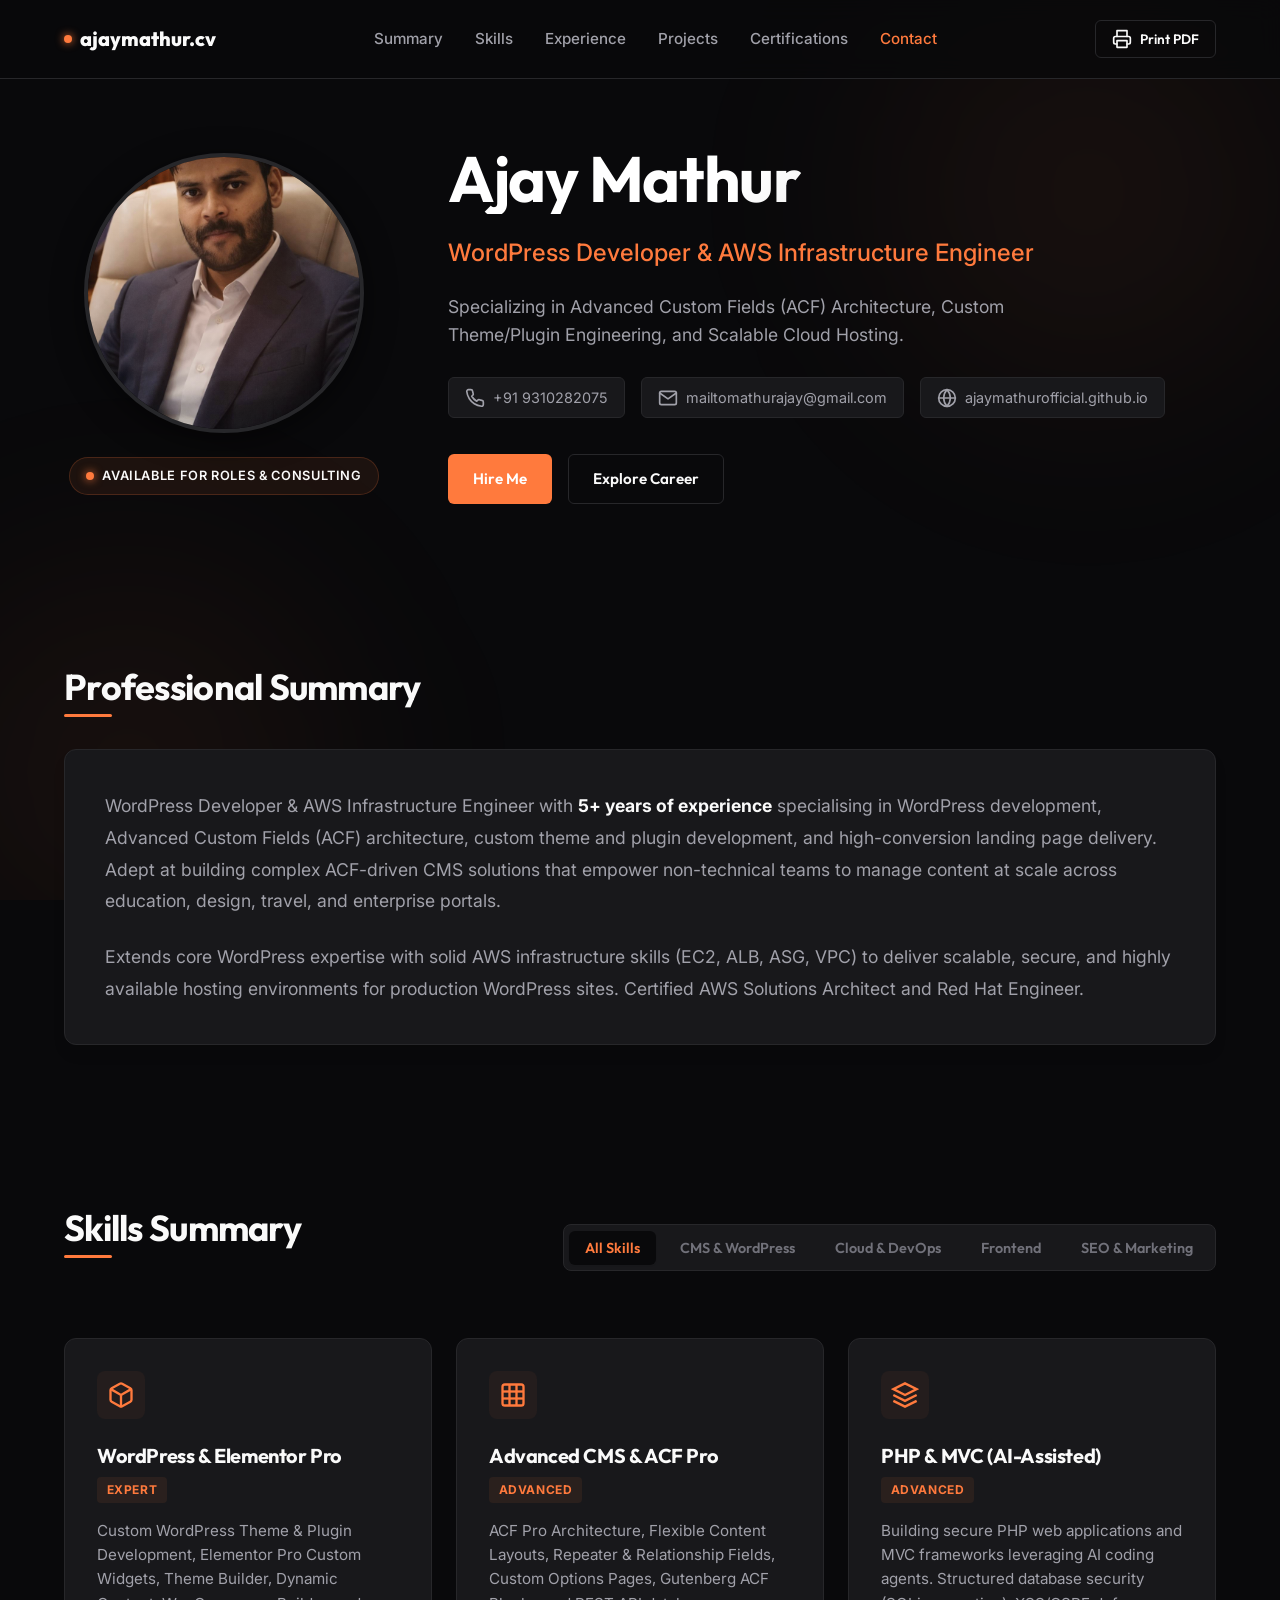
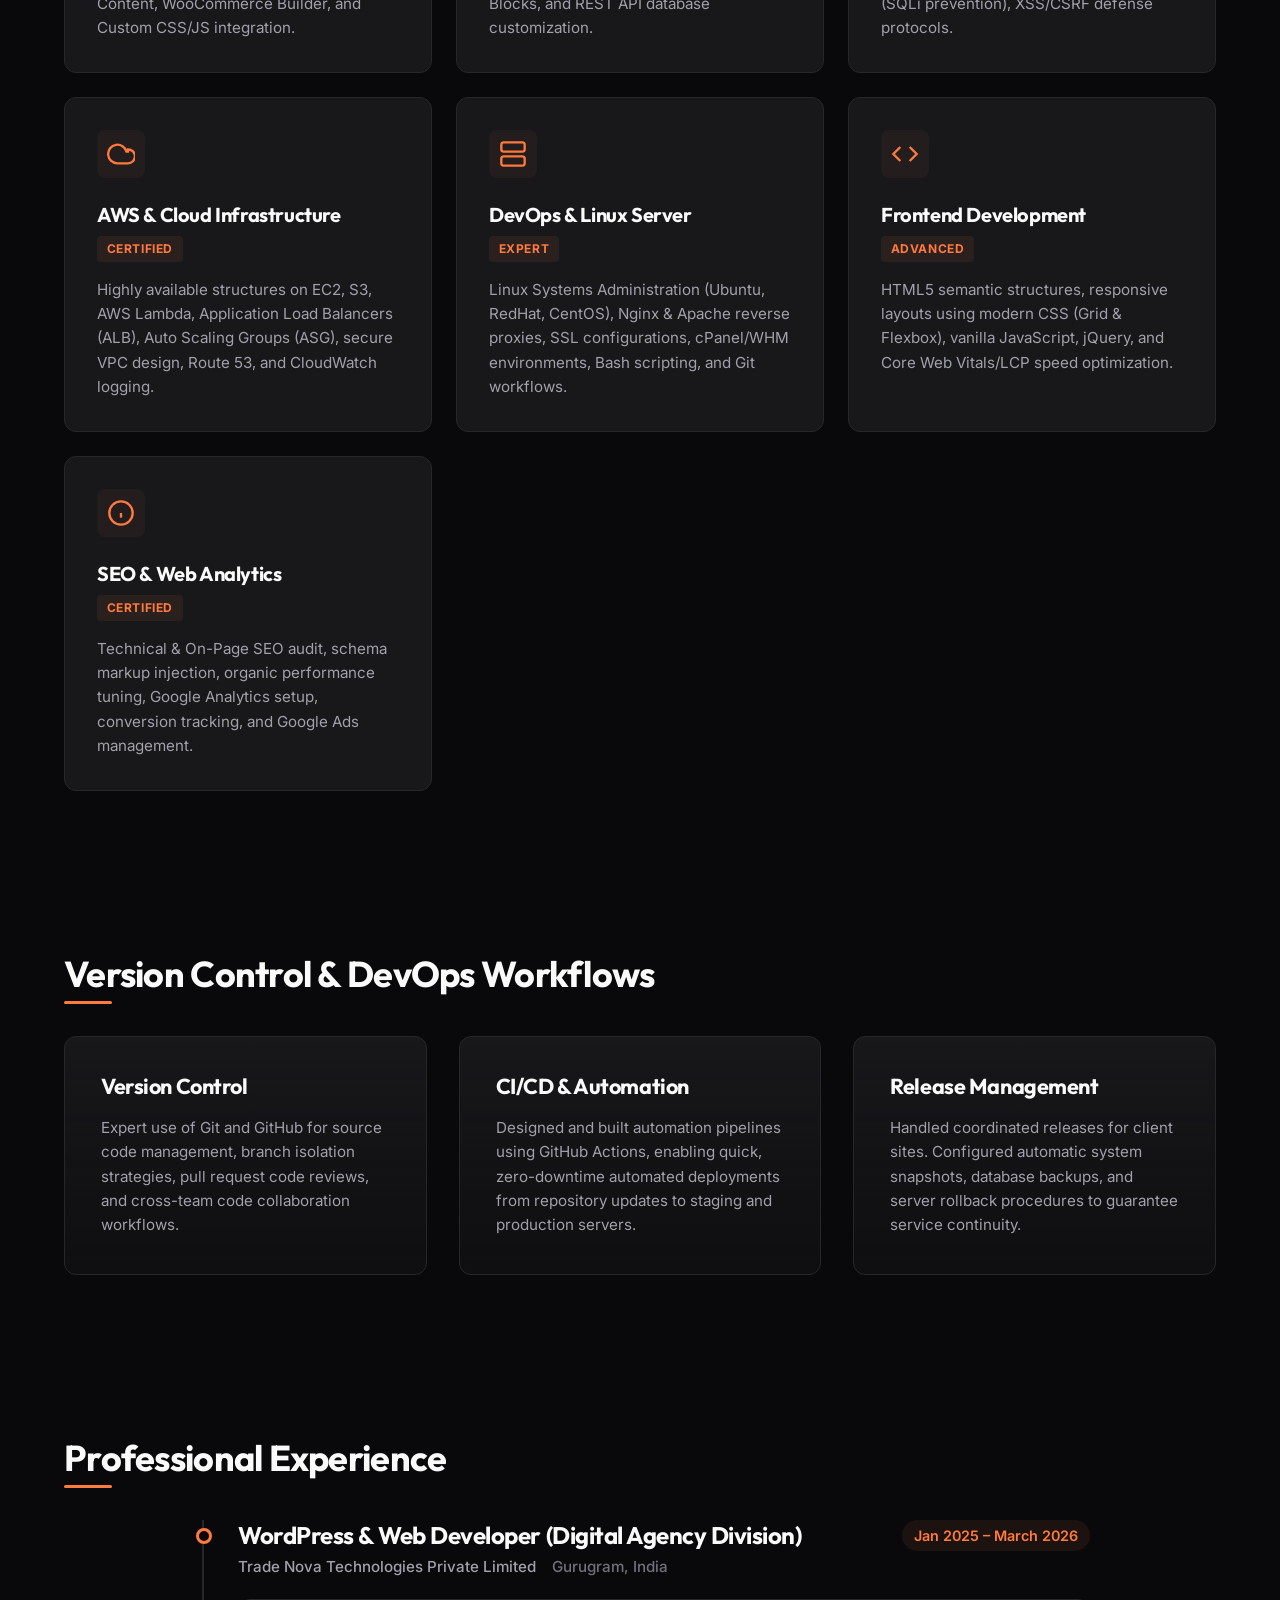
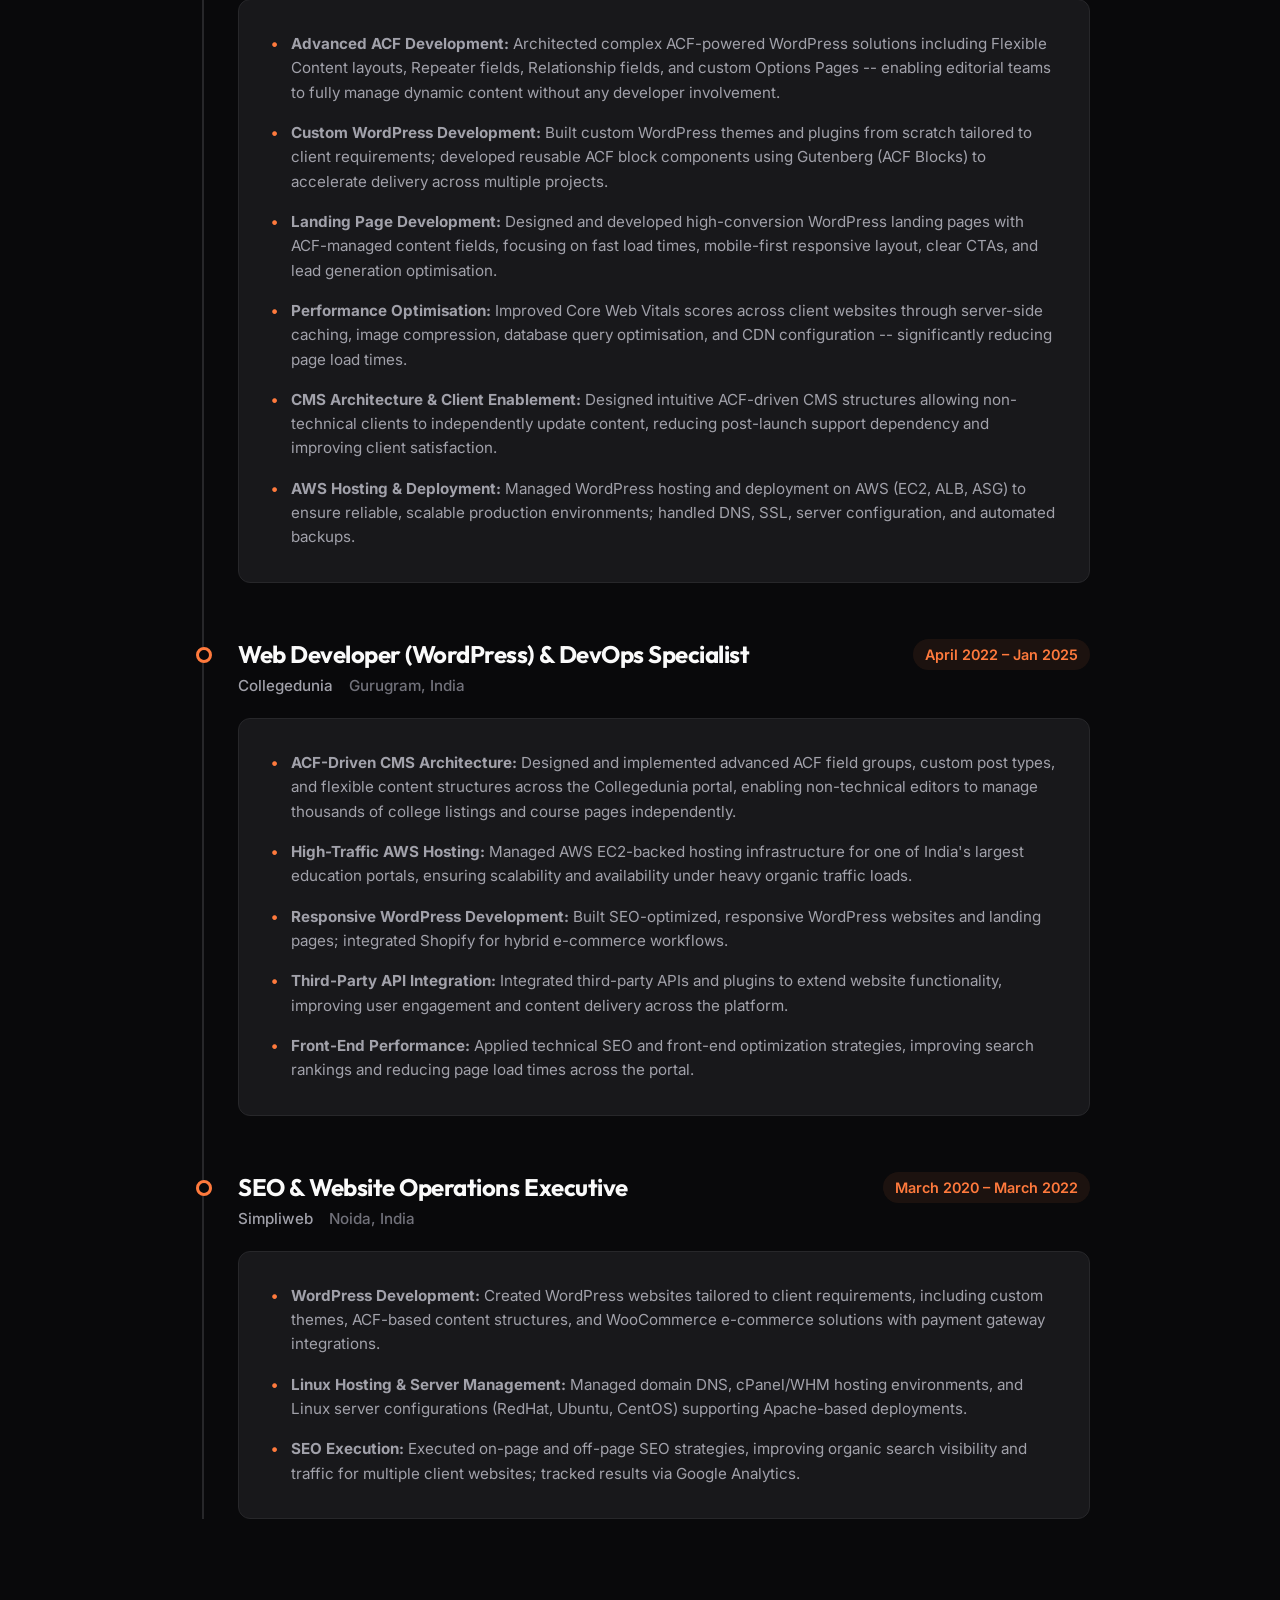
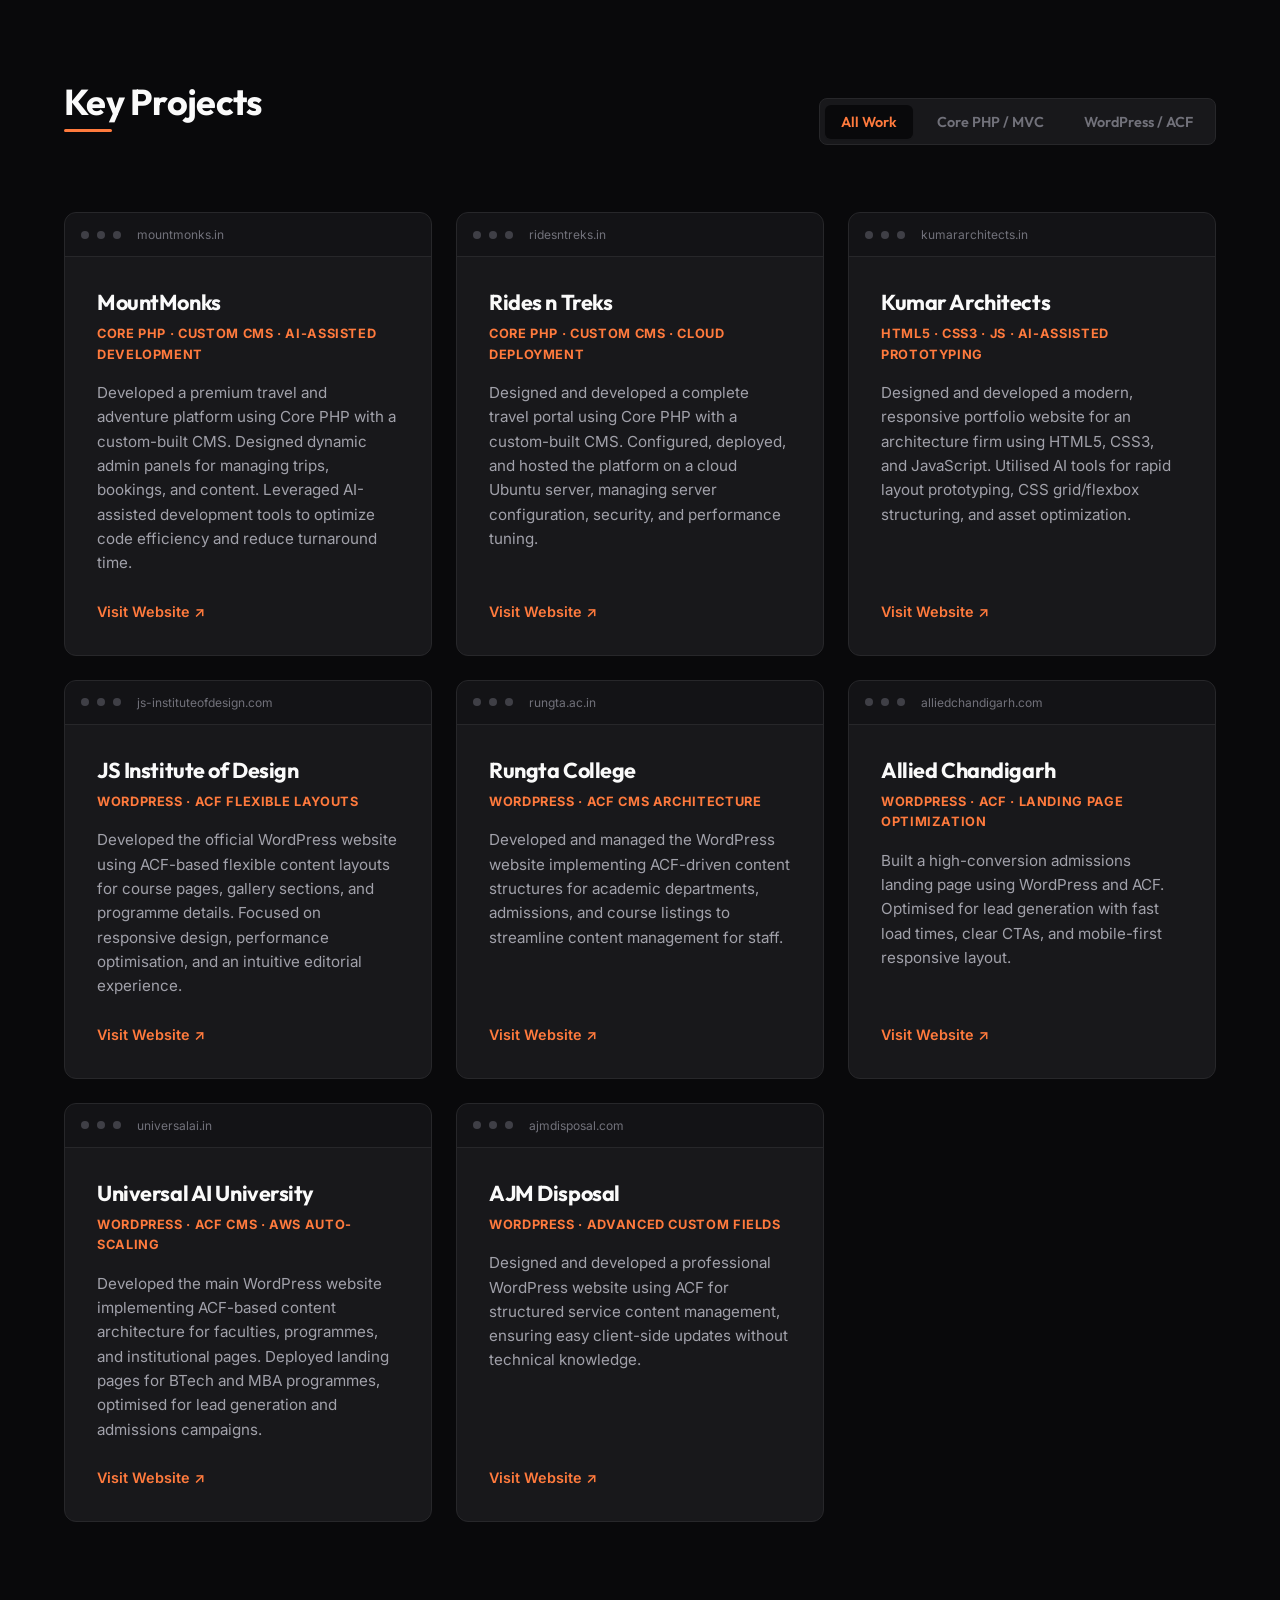
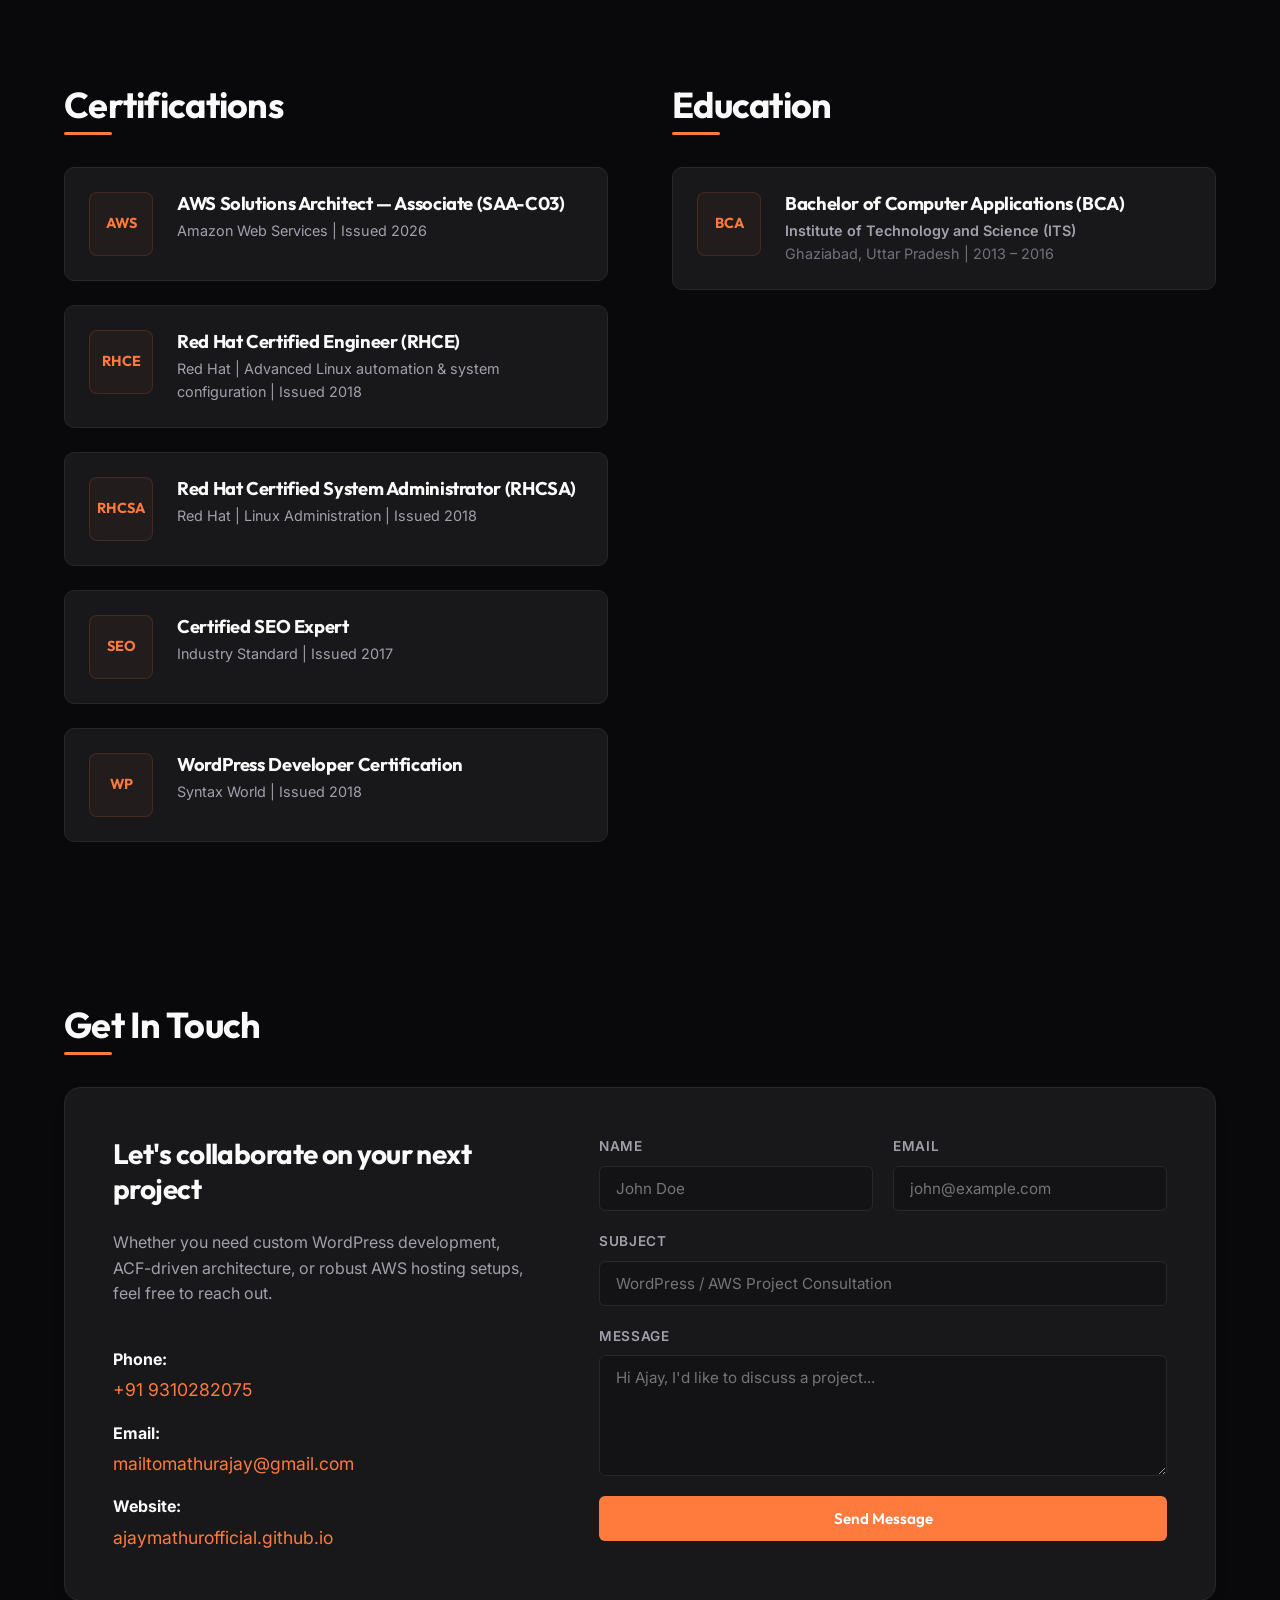
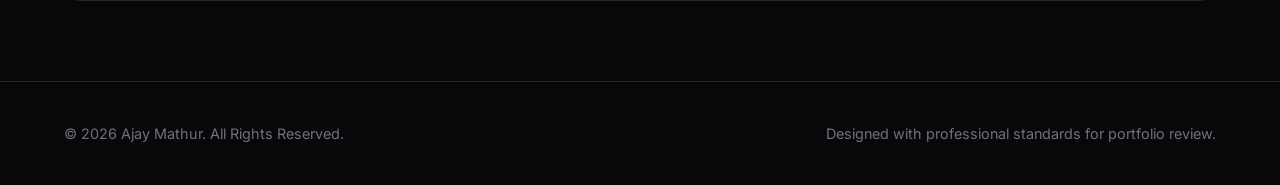
==== ajaymathur/index.html @ a01989ff "feat: add interactive CV portfolio inside ajaymathur directory" ====
<!DOCTYPE html>
<html lang="en">
<head>
  <meta charset="UTF-8">
  <meta name="viewport" content="width=device-width, initial-scale=1.0">
  <title>Ajay Mathur — Interactive CV & Professional Portfolio</title>
  
  <!-- SEO Meta Tags -->
  <meta name="description" content="Professional CV and Portfolio of Ajay Mathur, WordPress Developer & AWS Infrastructure Engineer with 5+ years of experience. Certified AWS Solutions Architect and Red Hat Engineer.">
  <meta name="keywords" content="Ajay Mathur CV, Ajay Mathur Resume, WordPress Developer, AWS Solutions Architect, Red Hat Engineer, Collegedunia, Trade Nova, Web Developer India">
  <meta name="author" content="Ajay Mathur">

  <!-- Open Graph -->
  <meta property="og:title" content="Ajay Mathur — Interactive CV & Professional Portfolio">
  <meta property="og:description" content="WordPress Developer & AWS Infrastructure Engineer. View my skills, experience, and certified credentials.">
  <meta property="og:type" content="website">
  <meta property="og:url" content="https://ajaymathurofficial.github.io/ajaymathur/">

  <!-- Fonts -->
  <link rel="preconnect" href="https://fonts.googleapis.com">
  <link rel="preconnect" href="https://fonts.gstatic.com" crossorigin>
  <link href="https://fonts.googleapis.com/css2?family=Inter:wght@300;400;500;600;700&family=Outfit:wght@400;500;600;700;800&display=swap" rel="stylesheet">

  <!-- Stylesheets -->
  <link rel="stylesheet" href="css/style.css">
</head>
<body>

  <!-- BACKGROUND GLOWS -->
  <div class="bg-glows" aria-hidden="true">
    <div class="glow-blob glow-blob-1"></div>
    <div class="glow-blob glow-blob-2"></div>
  </div>

  <!-- NAVIGATION -->
  <header class="header">
    <div class="header-container">
      <a href="#" class="header-logo">
        <span class="logo-dot"></span>
        <span class="logo-text">ajaymathur.cv</span>
      </a>
      <nav class="nav-menu" id="nav-menu">
        <a href="#summary" class="nav-link">Summary</a>
        <a href="#skills" class="nav-link">Skills</a>
        <a href="#experience" class="nav-link">Experience</a>
        <a href="#projects" class="nav-link">Projects</a>
        <a href="#certifications" class="nav-link">Certifications</a>
        <a href="#contact" class="nav-link">Contact</a>
      </nav>
      <div class="header-actions">
        <button onclick="window.print()" class="btn btn-secondary btn-sm print-hide">
          <svg class="icon" viewBox="0 0 24 24" fill="none" stroke="currentColor" stroke-width="2" stroke-linecap="round" stroke-linejoin="round"><path d="M6 9V2h12v7"></path><path d="M6 18H4a2 2 0 0 1-2-2v-5a2 2 0 0 1 2-2h16a2 2 0 0 1 2 2v5a2 2 0 0 1-2 2h-2"></path><rect x="6" y="14" width="12" height="8"></rect></svg>
          Print PDF
        </button>
        <button class="menu-toggle print-hide" id="menu-toggle" aria-label="Toggle Menu">
          <span></span><span></span><span></span>
        </button>
      </div>
    </div>
  </header>

  <main class="main-content">

    <!-- HERO SECTION -->
    <section class="hero-section">
      <div class="hero-container">
        <div class="hero-portrait reveal-fade-in">
          <div class="portrait-wrapper">
            <img src="../profile.png" alt="Ajay Mathur Portrait" class="portrait-img">
          </div>
          <div class="badge-container">
            <span class="status-indicator"></span>
            <span class="status-text">Available for Roles & Consulting</span>
          </div>
        </div>
        <div class="hero-info">
          <h1 class="hero-title reveal-fade-in reveal-delay-1">Ajay Mathur</h1>
          <p class="hero-subtitle reveal-fade-in reveal-delay-2">WordPress Developer & AWS Infrastructure Engineer</p>
          <p class="hero-tagline reveal-fade-in reveal-delay-3">
            Specializing in Advanced Custom Fields (ACF) Architecture, Custom Theme/Plugin Engineering, and Scalable Cloud Hosting.
          </p>
          
          <div class="contact-chips reveal-fade-in reveal-delay-4">
            <a href="tel:+919310282075" class="chip">
              <svg class="icon" viewBox="0 0 24 24" fill="none" stroke="currentColor" stroke-width="2" stroke-linecap="round" stroke-linejoin="round"><path d="M22 16.92v3a2 2 0 0 1-2.18 2 19.79 19.79 0 0 1-8.63-3.07 19.5 19.5 0 0 1-6-6 19.79 19.79 0 0 1-3.07-8.67A2 2 0 0 1 4.11 2h3a2 2 0 0 1 2 1.72 12.84 12.84 0 0 0 .7 2.81 2 2 0 0 1-.45 2.11L8.09 9.91a16 16 0 0 0 6 6l1.27-1.27a2 2 0 0 1 2.11-.45 12.84 12.84 0 0 0 2.81.7A2 2 0 0 1 22 16.92z"></path></svg>
              +91 9310282075
            </a>
            <a href="mailto:mailtomathurajay@gmail.com" class="chip">
              <svg class="icon" viewBox="0 0 24 24" fill="none" stroke="currentColor" stroke-width="2" stroke-linecap="round" stroke-linejoin="round"><path d="M4 4h16c1.1 0 2 .9 2 2v12c0 1.1-.9 2-2 2H4c-1.1 0-2-.9-2-2V6c0-1.1.9-2 2-2z"></path><polyline points="22,6 12,13 2,6"></polyline></svg>
              mailtomathurajay@gmail.com
            </a>
            <a href="https://ajaymathurofficial.github.io/" target="_blank" rel="noopener noreferrer" class="chip">
              <svg class="icon" viewBox="0 0 24 24" fill="none" stroke="currentColor" stroke-width="2" stroke-linecap="round" stroke-linejoin="round"><circle cx="12" cy="12" r="10"></circle><line x1="2" y1="12" x2="22" y2="12"></line><path d="M12 2a15.3 15.3 0 0 1 4 10 15.3 15.3 0 0 1-4 10 15.3 15.3 0 0 1-4-10 15.3 15.3 0 0 1 4-10z"></path></svg>
              ajaymathurofficial.github.io
            </a>
          </div>

          <div class="hero-actions print-hide reveal-fade-in reveal-delay-5">
            <a href="#contact" class="btn btn-primary">Hire Me</a>
            <a href="#experience" class="btn btn-secondary">Explore Career</a>
          </div>
        </div>
      </div>
    </section>

    <!-- PROFESSIONAL SUMMARY -->
    <section id="summary" class="summary-section section-padding">
      <div class="container">
        <h2 class="section-title">Professional Summary</h2>
        <div class="summary-card">
          <p class="summary-text">
            WordPress Developer & AWS Infrastructure Engineer with <strong>5+ years of experience</strong> specialising in WordPress development, Advanced Custom Fields (ACF) architecture, custom theme and plugin development, and high-conversion landing page delivery. Adept at building complex ACF-driven CMS solutions that empower non-technical teams to manage content at scale across education, design, travel, and enterprise portals. 
          </p>
          <p class="summary-text">
            Extends core WordPress expertise with solid AWS infrastructure skills (EC2, ALB, ASG, VPC) to deliver scalable, secure, and highly available hosting environments for production WordPress sites. Certified AWS Solutions Architect and Red Hat Engineer.
          </p>
        </div>
      </div>
    </section>

    <!-- SKILLS SUMMARY -->
    <section id="skills" class="skills-section section-padding">
      <div class="container">
        <div class="section-header">
          <h2 class="section-title">Skills Summary</h2>
          <div class="skills-filter print-hide" id="skills-filter">
            <button class="filter-btn active" data-filter="all">All Skills</button>
            <button class="filter-btn" data-filter="cms">CMS & WordPress</button>
            <button class="filter-btn" data-filter="cloud">Cloud & DevOps</button>
            <button class="filter-btn" data-filter="frontend">Frontend</button>
            <button class="filter-btn" data-filter="marketing">SEO & Marketing</button>
          </div>
        </div>

        <div class="skills-grid" id="skills-grid">
          <!-- Skill 1 -->
          <div class="skill-card" data-category="cms">
            <div class="skill-icon">
              <svg viewBox="0 0 24 24" fill="none" stroke="currentColor" stroke-width="2"><path d="M21 16V8a2 2 0 0 0-1-1.73l-7-4a2 2 0 0 0-2 0l-7 4A2 2 0 0 0 3 8v8a2 2 0 0 0 1 1.73l7 4a2 2 0 0 0 2 0l7-4A2 2 0 0 0 21 16z"></path><polyline points="3.27 6.96 12 12.01 20.73 6.96"></polyline><line x1="12" y1="22.08" x2="12" y2="12"></line></svg>
            </div>
            <h3 class="skill-name">WordPress & Elementor Pro</h3>
            <span class="skill-badge">Expert</span>
            <p class="skill-desc">Custom WordPress Theme & Plugin Development, Elementor Pro Custom Widgets, Theme Builder, Dynamic Content, WooCommerce Builder, and Custom CSS/JS integration.</p>
          </div>

          <!-- Skill 2 -->
          <div class="skill-card" data-category="cms">
            <div class="skill-icon">
              <svg viewBox="0 0 24 24" fill="none" stroke="currentColor" stroke-width="2"><rect x="3" y="3" width="18" height="18" rx="2" ry="2"></rect><line x1="9" y1="3" x2="9" y2="21"></line><line x1="15" y1="3" x2="15" y2="21"></line><line x1="3" y1="9" x2="21" y2="9"></line><line x1="3" y1="15" x2="21" y2="15"></line></svg>
            </div>
            <h3 class="skill-name">Advanced CMS & ACF Pro</h3>
            <span class="skill-badge">Advanced</span>
            <p class="skill-desc">ACF Pro Architecture, Flexible Content Layouts, Repeater & Relationship Fields, Custom Options Pages, Gutenberg ACF Blocks, and REST API database customization.</p>
          </div>

          <!-- Skill 3 -->
          <div class="skill-card" data-category="cms">
            <div class="skill-icon">
              <svg viewBox="0 0 24 24" fill="none" stroke="currentColor" stroke-width="2"><path d="M12 2L2 7l10 5 10-5-10-5z"></path><path d="M2 17l10 5 10-5"></path><path d="M2 12l10 5 10-5"></path></svg>
            </div>
            <h3 class="skill-name">PHP & MVC (AI-Assisted)</h3>
            <span class="skill-badge">Advanced</span>
            <p class="skill-desc">Building secure PHP web applications and MVC frameworks leveraging AI coding agents. Structured database security (SQLi prevention), XSS/CSRF defense protocols.</p>
          </div>

          <!-- Skill 4 -->
          <div class="skill-card" data-category="cloud">
            <div class="skill-icon">
              <svg viewBox="0 0 24 24" fill="none" stroke="currentColor" stroke-width="2"><path d="M18 10h-1.26A8 8 0 1 0 9 20h9a6 6 0 0 0 0-12z"></path></svg>
            </div>
            <h3 class="skill-name">AWS & Cloud Infrastructure</h3>
            <span class="skill-badge">Certified</span>
            <p class="skill-desc">Highly available structures on EC2, S3, AWS Lambda, Application Load Balancers (ALB), Auto Scaling Groups (ASG), secure VPC design, Route 53, and CloudWatch logging.</p>
          </div>

          <!-- Skill 5 -->
          <div class="skill-card" data-category="cloud">
            <div class="skill-icon">
              <svg viewBox="0 0 24 24" fill="none" stroke="currentColor" stroke-width="2"><rect x="2" y="2" width="20" height="8" rx="2" ry="2"></rect><rect x="2" y="14" width="20" height="8" rx="2" ry="2"></rect><line x1="6" y1="6" x2="6.01" y2="6"></line><line x1="6" y1="18" x2="6.01" y2="18"></line></svg>
            </div>
            <h3 class="skill-name">DevOps & Linux Server</h3>
            <span class="skill-badge">Expert</span>
            <p class="skill-desc">Linux Systems Administration (Ubuntu, RedHat, CentOS), Nginx & Apache reverse proxies, SSL configurations, cPanel/WHM environments, Bash scripting, and Git workflows.</p>
          </div>

          <!-- Skill 6 -->
          <div class="skill-card" data-category="frontend">
            <div class="skill-icon">
              <svg viewBox="0 0 24 24" fill="none" stroke="currentColor" stroke-width="2"><polyline points="16 18 22 12 16 6"></polyline><polyline points="8 6 2 12 8 18"></polyline></svg>
            </div>
            <h3 class="skill-name">Frontend Development</h3>
            <span class="skill-badge">Advanced</span>
            <p class="skill-desc">HTML5 semantic structures, responsive layouts using modern CSS (Grid & Flexbox), vanilla JavaScript, jQuery, and Core Web Vitals/LCP speed optimization.</p>
          </div>

          <!-- Skill 7 -->
          <div class="skill-card" data-category="marketing">
            <div class="skill-icon">
              <svg viewBox="0 0 24 24" fill="none" stroke="currentColor" stroke-width="2"><circle cx="12" cy="12" r="10"></circle><line x1="12" y1="16" x2="12" y2="12"></line><line x1="12" y1="8" x2="12.01" y2="8"></line></svg>
            </div>
            <h3 class="skill-name">SEO & Web Analytics</h3>
            <span class="skill-badge">Certified</span>
            <p class="skill-desc">Technical & On-Page SEO audit, schema markup injection, organic performance tuning, Google Analytics setup, conversion tracking, and Google Ads management.</p>
          </div>
        </div>
      </div>
    </section>

    <!-- DEVOPS & VERSION CONTROL -->
    <section class="devops-section section-padding">
      <div class="container">
        <h2 class="section-title">Version Control & DevOps Workflows</h2>
        <div class="devops-grid">
          <div class="devops-card">
            <h3>Version Control</h3>
            <p>Expert use of Git and GitHub for source code management, branch isolation strategies, pull request code reviews, and cross-team code collaboration workflows.</p>
          </div>
          <div class="devops-card">
            <h3>CI/CD & Automation</h3>
            <p>Designed and built automation pipelines using GitHub Actions, enabling quick, zero-downtime automated deployments from repository updates to staging and production servers.</p>
          </div>
          <div class="devops-card">
            <h3>Release Management</h3>
            <p>Handled coordinated releases for client sites. Configured automatic system snapshots, database backups, and server rollback procedures to guarantee service continuity.</p>
          </div>
        </div>
      </div>
    </section>

    <!-- EXPERIENCE -->
    <section id="experience" class="experience-section section-padding">
      <div class="container">
        <h2 class="section-title">Professional Experience</h2>
        
        <div class="timeline">
          <!-- Experience 1 -->
          <div class="timeline-item">
            <div class="timeline-dot"></div>
            <div class="timeline-header">
              <div class="timeline-title-row">
                <h3 class="role-title">WordPress & Web Developer (Digital Agency Division)</h3>
                <span class="timeline-date">Jan 2025 – March 2026</span>
              </div>
              <div class="company-row">
                <span class="company-name">Trade Nova Technologies Private Limited</span>
                <span class="company-location">Gurugram, India</span>
              </div>
            </div>
            <div class="timeline-body">
              <ul class="experience-list">
                <li><strong>Advanced ACF Development:</strong> Architected complex ACF-powered WordPress solutions including Flexible Content layouts, Repeater fields, Relationship fields, and custom Options Pages -- enabling editorial teams to fully manage dynamic content without any developer involvement.</li>
                <li><strong>Custom WordPress Development:</strong> Built custom WordPress themes and plugins from scratch tailored to client requirements; developed reusable ACF block components using Gutenberg (ACF Blocks) to accelerate delivery across multiple projects.</li>
                <li><strong>Landing Page Development:</strong> Designed and developed high-conversion WordPress landing pages with ACF-managed content fields, focusing on fast load times, mobile-first responsive layout, clear CTAs, and lead generation optimisation.</li>
                <li><strong>Performance Optimisation:</strong> Improved Core Web Vitals scores across client websites through server-side caching, image compression, database query optimisation, and CDN configuration -- significantly reducing page load times.</li>
                <li><strong>CMS Architecture & Client Enablement:</strong> Designed intuitive ACF-driven CMS structures allowing non-technical clients to independently update content, reducing post-launch support dependency and improving client satisfaction.</li>
                <li><strong>AWS Hosting & Deployment:</strong> Managed WordPress hosting and deployment on AWS (EC2, ALB, ASG) to ensure reliable, scalable production environments; handled DNS, SSL, server configuration, and automated backups.</li>
              </ul>
            </div>
          </div>

          <!-- Experience 2 -->
          <div class="timeline-item">
            <div class="timeline-dot"></div>
            <div class="timeline-header">
              <div class="timeline-title-row">
                <h3 class="role-title">Web Developer (WordPress) & DevOps Specialist</h3>
                <span class="timeline-date">April 2022 – Jan 2025</span>
              </div>
              <div class="company-row">
                <span class="company-name">Collegedunia</span>
                <span class="company-location">Gurugram, India</span>
              </div>
            </div>
            <div class="timeline-body">
              <ul class="experience-list">
                <li><strong>ACF-Driven CMS Architecture:</strong> Designed and implemented advanced ACF field groups, custom post types, and flexible content structures across the Collegedunia portal, enabling non-technical editors to manage thousands of college listings and course pages independently.</li>
                <li><strong>High-Traffic AWS Hosting:</strong> Managed AWS EC2-backed hosting infrastructure for one of India's largest education portals, ensuring scalability and availability under heavy organic traffic loads.</li>
                <li><strong>Responsive WordPress Development:</strong> Built SEO-optimized, responsive WordPress websites and landing pages; integrated Shopify for hybrid e-commerce workflows.</li>
                <li><strong>Third-Party API Integration:</strong> Integrated third-party APIs and plugins to extend website functionality, improving user engagement and content delivery across the platform.</li>
                <li><strong>Front-End Performance:</strong> Applied technical SEO and front-end optimization strategies, improving search rankings and reducing page load times across the portal.</li>
              </ul>
            </div>
          </div>

          <!-- Experience 3 -->
          <div class="timeline-item">
            <div class="timeline-dot"></div>
            <div class="timeline-header">
              <div class="timeline-title-row">
                <h3 class="role-title">SEO & Website Operations Executive</h3>
                <span class="timeline-date">March 2020 – March 2022</span>
              </div>
              <div class="company-row">
                <span class="company-name">Simpliweb</span>
                <span class="company-location">Noida, India</span>
              </div>
            </div>
            <div class="timeline-body">
              <ul class="experience-list">
                <li><strong>WordPress Development:</strong> Created WordPress websites tailored to client requirements, including custom themes, ACF-based content structures, and WooCommerce e-commerce solutions with payment gateway integrations.</li>
                <li><strong>Linux Hosting & Server Management:</strong> Managed domain DNS, cPanel/WHM hosting environments, and Linux server configurations (RedHat, Ubuntu, CentOS) supporting Apache-based deployments.</li>
                <li><strong>SEO Execution:</strong> Executed on-page and off-page SEO strategies, improving organic search visibility and traffic for multiple client websites; tracked results via Google Analytics.</li>
              </ul>
            </div>
          </div>
        </div>
      </div>
    </section>

    <!-- PROJECTS -->
    <section id="projects" class="projects-section section-padding">
      <div class="container">
        <div class="section-header">
          <h2 class="section-title">Key Projects</h2>
          <div class="projects-filter print-hide" id="projects-filter">
            <button class="filter-btn active" data-filter="all">All Work</button>
            <button class="filter-btn" data-filter="php">Core PHP / MVC</button>
            <button class="filter-btn" data-filter="wp">WordPress / ACF</button>
          </div>
        </div>

        <div class="projects-grid" id="projects-grid">
          <!-- Project 1 -->
          <div class="project-card" data-category="php">
            <div class="project-chrome">
              <span class="dot"></span><span class="dot"></span><span class="dot"></span>
              <span class="url">mountmonks.in</span>
            </div>
            <div class="project-content">
              <h3>MountMonks</h3>
              <p class="project-tech">Core PHP · Custom CMS · AI-assisted Development</p>
              <p class="project-desc">Developed a premium travel and adventure platform using Core PHP with a custom-built CMS. Designed dynamic admin panels for managing trips, bookings, and content. Leveraged AI-assisted development tools to optimize code efficiency and reduce turnaround time.</p>
              <a href="https://mountmonks.in" target="_blank" rel="noopener noreferrer" class="project-link">Visit Website ↗</a>
            </div>
          </div>

          <!-- Project 2 -->
          <div class="project-card" data-category="php">
            <div class="project-chrome">
              <span class="dot"></span><span class="dot"></span><span class="dot"></span>
              <span class="url">ridesntreks.in</span>
            </div>
            <div class="project-content">
              <h3>Rides n Treks</h3>
              <p class="project-tech">Core PHP · Custom CMS · Cloud Deployment</p>
              <p class="project-desc">Designed and developed a complete travel portal using Core PHP with a custom-built CMS. Configured, deployed, and hosted the platform on a cloud Ubuntu server, managing server configuration, security, and performance tuning.</p>
              <a href="https://ridesntreks.in" target="_blank" rel="noopener noreferrer" class="project-link">Visit Website ↗</a>
            </div>
          </div>

          <!-- Project 3 -->
          <div class="project-card" data-category="php">
            <div class="project-chrome">
              <span class="dot"></span><span class="dot"></span><span class="dot"></span>
              <span class="url">kumararchitects.in</span>
            </div>
            <div class="project-content">
              <h3>Kumar Architects</h3>
              <p class="project-tech">HTML5 · CSS3 · JS · AI-assisted Prototyping</p>
              <p class="project-desc">Designed and developed a modern, responsive portfolio website for an architecture firm using HTML5, CSS3, and JavaScript. Utilised AI tools for rapid layout prototyping, CSS grid/flexbox structuring, and asset optimization.</p>
              <a href="https://kumararchitects.in" target="_blank" rel="noopener noreferrer" class="project-link">Visit Website ↗</a>
            </div>
          </div>

          <!-- Project 4 -->
          <div class="project-card" data-category="wp">
            <div class="project-chrome">
              <span class="dot"></span><span class="dot"></span><span class="dot"></span>
              <span class="url">js-instituteofdesign.com</span>
            </div>
            <div class="project-content">
              <h3>JS Institute of Design</h3>
              <p class="project-tech">WordPress · ACF Flexible Layouts</p>
              <p class="project-desc">Developed the official WordPress website using ACF-based flexible content layouts for course pages, gallery sections, and programme details. Focused on responsive design, performance optimisation, and an intuitive editorial experience.</p>
              <a href="https://js-instituteofdesign.com" target="_blank" rel="noopener noreferrer" class="project-link">Visit Website ↗</a>
            </div>
          </div>

          <!-- Project 5 -->
          <div class="project-card" data-category="wp">
            <div class="project-chrome">
              <span class="dot"></span><span class="dot"></span><span class="dot"></span>
              <span class="url">rungta.ac.in</span>
            </div>
            <div class="project-content">
              <h3>Rungta College</h3>
              <p class="project-tech">WordPress · ACF CMS Architecture</p>
              <p class="project-desc">Developed and managed the WordPress website implementing ACF-driven content structures for academic departments, admissions, and course listings to streamline content management for staff.</p>
              <a href="https://rungta.ac.in" target="_blank" rel="noopener noreferrer" class="project-link">Visit Website ↗</a>
            </div>
          </div>

          <!-- Project 6 -->
          <div class="project-card" data-category="wp">
            <div class="project-chrome">
              <span class="dot"></span><span class="dot"></span><span class="dot"></span>
              <span class="url">alliedchandigarh.com</span>
            </div>
            <div class="project-content">
              <h3>Allied Chandigarh</h3>
              <p class="project-tech">WordPress · ACF · Landing Page Optimization</p>
              <p class="project-desc">Built a high-conversion admissions landing page using WordPress and ACF. Optimised for lead generation with fast load times, clear CTAs, and mobile-first responsive layout.</p>
              <a href="https://www.alliedchandigarh.com" target="_blank" rel="noopener noreferrer" class="project-link">Visit Website ↗</a>
            </div>
          </div>

          <!-- Project 7 -->
          <div class="project-card" data-category="wp">
            <div class="project-chrome">
              <span class="dot"></span><span class="dot"></span><span class="dot"></span>
              <span class="url">universalai.in</span>
            </div>
            <div class="project-content">
              <h3>Universal AI University</h3>
              <p class="project-tech">WordPress · ACF CMS · AWS Auto-Scaling</p>
              <p class="project-desc">Developed the main WordPress website implementing ACF-based content architecture for faculties, programmes, and institutional pages. Deployed landing pages for BTech and MBA programmes, optimised for lead generation and admissions campaigns.</p>
              <a href="https://www.universalai.in" target="_blank" rel="noopener noreferrer" class="project-link">Visit Website ↗</a>
            </div>
          </div>

          <!-- Project 8 -->
          <div class="project-card" data-category="wp">
            <div class="project-chrome">
              <span class="dot"></span><span class="dot"></span><span class="dot"></span>
              <span class="url">ajmdisposal.com</span>
            </div>
            <div class="project-content">
              <h3>AJM Disposal</h3>
              <p class="project-tech">WordPress · Advanced Custom Fields</p>
              <p class="project-desc">Designed and developed a professional WordPress website using ACF for structured service content management, ensuring easy client-side updates without technical knowledge.</p>
              <a href="https://ajmdisposal.com" target="_blank" rel="noopener noreferrer" class="project-link">Visit Website ↗</a>
            </div>
          </div>
        </div>
      </div>
    </section>

    <!-- CERTIFICATIONS & EDUCATION -->
    <section id="certifications" class="certifications-section section-padding">
      <div class="container">
        <div class="edu-cert-grid">
          
          <!-- Certifications -->
          <div class="certs-col">
            <h2 class="section-title">Certifications</h2>
            <div class="certs-list">
              <!-- Cert 1 -->
              <div class="cert-item">
                <div class="cert-badge">AWS</div>
                <div class="cert-details">
                  <h3>AWS Solutions Architect — Associate (SAA-C03)</h3>
                  <p class="cert-meta">Amazon Web Services | Issued 2026</p>
                </div>
              </div>
              <!-- Cert 2 -->
              <div class="cert-item">
                <div class="cert-badge">RHCE</div>
                <div class="cert-details">
                  <h3>Red Hat Certified Engineer (RHCE)</h3>
                  <p class="cert-meta">Red Hat | Advanced Linux automation & system configuration | Issued 2018</p>
                </div>
              </div>
              <!-- Cert 3 -->
              <div class="cert-item">
                <div class="cert-badge">RHCSA</div>
                <div class="cert-details">
                  <h3>Red Hat Certified System Administrator (RHCSA)</h3>
                  <p class="cert-meta">Red Hat | Linux Administration | Issued 2018</p>
                </div>
              </div>
              <!-- Cert 4 -->
              <div class="cert-item">
                <div class="cert-badge">SEO</div>
                <div class="cert-details">
                  <h3>Certified SEO Expert</h3>
                  <p class="cert-meta">Industry Standard | Issued 2017</p>
                </div>
              </div>
              <!-- Cert 5 -->
              <div class="cert-item">
                <div class="cert-badge">WP</div>
                <div class="cert-details">
                  <h3>WordPress Developer Certification</h3>
                  <p class="cert-meta">Syntax World | Issued 2018</p>
                </div>
              </div>
            </div>
          </div>

          <!-- Education -->
          <div class="edu-col">
            <h2 class="section-title">Education</h2>
            <div class="edu-list">
              <div class="edu-item">
                <div class="edu-degree-icon">BCA</div>
                <div class="edu-details">
                  <h3>Bachelor of Computer Applications (BCA)</h3>
                  <p class="edu-college">Institute of Technology and Science (ITS)</p>
                  <p class="edu-meta">Ghaziabad, Uttar Pradesh | 2013 – 2016</p>
                </div>
              </div>
            </div>
          </div>

        </div>
      </div>
    </section>

    <!-- CONTACT -->
    <section id="contact" class="contact-section section-padding">
      <div class="container">
        <h2 class="section-title">Get In Touch</h2>
        <div class="contact-card">
          <div class="contact-grid">
            <div class="contact-details">
              <h3>Let's collaborate on your next project</h3>
              <p>Whether you need custom WordPress development, ACF-driven architecture, or robust AWS hosting setups, feel free to reach out.</p>
              
              <ul class="contact-list">
                <li>
                  <strong>Phone:</strong>
                  <a href="tel:+919310282075">+91 9310282075</a>
                </li>
                <li>
                  <strong>Email:</strong>
                  <a href="mailto:mailtomathurajay@gmail.com">mailtomathurajay@gmail.com</a>
                </li>
                <li>
                  <strong>Website:</strong>
                  <a href="https://ajaymathurofficial.github.io/" target="_blank" rel="noopener noreferrer">ajaymathurofficial.github.io</a>
                </li>
              </ul>
            </div>
            
            <form class="contact-form" id="contact-form">
              <div class="form-row">
                <div class="form-group">
                  <label for="form-name">Name</label>
                  <input type="text" id="form-name" required placeholder="John Doe">
                </div>
                <div class="form-group">
                  <label for="form-email">Email</label>
                  <input type="email" id="form-email" required placeholder="john@example.com">
                </div>
              </div>
              <div class="form-group">
                <label for="form-subject">Subject</label>
                <input type="text" id="form-subject" required placeholder="WordPress / AWS Project Consultation">
              </div>
              <div class="form-group">
                <label for="form-message">Message</label>
                <textarea id="form-message" rows="5" required placeholder="Hi Ajay, I'd like to discuss a project..."></textarea>
              </div>
              <button type="submit" class="btn btn-primary" style="width: 100%;">Send Message</button>
              <div id="form-status" class="form-status" style="display:none;"></div>
            </form>
          </div>
        </div>
      </div>
    </section>

  </main>

  <footer class="footer print-hide">
    <div class="container footer-content">
      <p>&copy; 2026 Ajay Mathur. All Rights Reserved.</p>
      <p>Designed with professional standards for portfolio review.</p>
    </div>
  </footer>

  <script src="js/script.js"></script>
</body>
</html>
---- ajaymathur/css/style.css ----
/* ==========================================================================
   Ajay Mathur — Interactive CV Stylesheet
   ========================================================================== */

/* Design Tokens & Variables */
:root {
  --bg-dark: #09090b;
  --bg-card: #18181b;
  --bg-card-hover: #222227;
  --primary: #ff7a3d;
  --primary-rgb: 255, 122, 61;
  --text-primary: #fafafa;
  --text-secondary: #a1a1aa;
  --text-muted: #71717a;
  --border: #27272a;
  --border-focus: #3f3f46;
  --font-sans: 'Inter', -apple-system, BlinkMacSystemFont, "Segoe UI", Roboto, sans-serif;
  --font-heading: 'Outfit', sans-serif;
  --shadow-sm: 0 1px 2px 0 rgba(0, 0, 0, 0.05);
  --shadow-md: 0 4px 6px -1px rgba(0, 0, 0, 0.1), 0 2px 4px -1px rgba(0, 0, 0, 0.06);
  --shadow-lg: 0 10px 15px -3px rgba(0, 0, 0, 0.1), 0 4px 6px -2px rgba(0, 0, 0, 0.05);
  --transition: all 0.3s cubic-bezier(0.4, 0, 0.2, 1);
}

/* Reset & Base Styles */
*, *::before, *::after {
  box-sizing: border-box;
  margin: 0;
  padding: 0;
}

html {
  scroll-behavior: smooth;
  -webkit-text-size-adjust: 100%;
}

body {
  background-color: var(--bg-dark);
  color: var(--text-secondary);
  font-family: var(--font-sans);
  line-height: 1.6;
  overflow-x: hidden;
  position: relative;
}

h1, h2, h3, h4, h5, h6 {
  color: var(--text-primary);
  font-family: var(--font-heading);
  font-weight: 700;
  line-height: 1.25;
  letter-spacing: -0.02em;
}

a {
  color: var(--primary);
  text-decoration: none;
  transition: var(--transition);
}

a:hover {
  color: var(--text-primary);
}

ul {
  list-style: none;
}

img {
  max-width: 100%;
  height: auto;
  display: block;
}

/* Container */
.container {
  width: 100%;
  max-width: 1200px;
  margin-left: auto;
  margin-right: auto;
  padding-left: 1.5rem;
  padding-right: 1.5rem;
}

.section-padding {
  padding-top: 5rem;
  padding-bottom: 5rem;
}

/* Background Glows */
.bg-glows {
  position: fixed;
  top: 0;
  left: 0;
  width: 100vw;
  height: 100vh;
  z-index: -1;
  pointer-events: none;
  overflow: hidden;
}

.glow-blob {
  position: absolute;
  width: 50vw;
  height: 50vw;
  border-radius: 50%;
  background: radial-gradient(circle, rgba(var(--primary-rgb), 0.08) 0%, rgba(var(--primary-rgb), 0) 70%);
  filter: blur(80px);
  will-change: transform;
}

.glow-blob-1 {
  top: -10vw;
  right: -10vw;
  animation: float-slow 20s ease-in-out infinite alternate;
}

.glow-blob-2 {
  bottom: -15vw;
  left: -15vw;
  animation: float-slow 25s ease-in-out infinite alternate-reverse;
}

@keyframes float-slow {
  0% { transform: translate(0, 0) scale(1); }
  50% { transform: translate(5%, 5%) scale(1.1); }
  100% { transform: translate(-5%, -2%) scale(0.9); }
}

/* Typography Helpers */
.section-title {
  font-size: 2.25rem;
  margin-bottom: 2.5rem;
  position: relative;
  display: inline-block;
}

.section-title::after {
  content: '';
  position: absolute;
  left: 0;
  bottom: -0.5rem;
  width: 3rem;
  height: 3px;
  background-color: var(--primary);
  border-radius: 2px;
}

/* Buttons */
.btn {
  display: inline-flex;
  align-items: center;
  justify-content: center;
  gap: 0.5rem;
  font-family: var(--font-heading);
  font-weight: 600;
  padding: 0.75rem 1.5rem;
  border-radius: 6px;
  border: 1px solid transparent;
  cursor: pointer;
  transition: var(--transition);
  font-size: 0.95rem;
}

.btn-primary {
  background-color: var(--primary);
  color: #fff;
}

.btn-primary:hover {
  background-color: #ff8b54;
  transform: translateY(-2px);
  box-shadow: 0 4px 12px rgba(var(--primary-rgb), 0.2);
}

.btn-secondary {
  background-color: transparent;
  border-color: var(--border);
  color: var(--text-primary);
}

.btn-secondary:hover {
  background-color: var(--bg-card);
  border-color: var(--border-focus);
  transform: translateY(-2px);
}

.btn-sm {
  padding: 0.5rem 1rem;
  font-size: 0.85rem;
}

/* Icon */
.icon {
  width: 1.25rem;
  height: 1.25rem;
  stroke-width: 2;
  fill: none;
}

/* Header */
.header {
  position: fixed;
  top: 0;
  left: 0;
  width: 100%;
  background-color: rgba(9, 9, 11, 0.8);
  backdrop-filter: blur(12px);
  border-bottom: 1px solid var(--border);
  z-index: 100;
  transition: var(--transition);
}

.header-container {
  display: flex;
  align-items: center;
  justify-content: space-between;
  max-width: 1200px;
  margin: 0 auto;
  padding: 1.25rem 1.5rem;
}

.header-logo {
  display: flex;
  align-items: center;
  gap: 0.5rem;
  font-family: var(--font-heading);
  font-weight: 800;
  color: var(--text-primary);
  font-size: 1.25rem;
}

.logo-dot {
  width: 0.5rem;
  height: 0.5rem;
  background-color: var(--primary);
  border-radius: 50%;
  box-shadow: 0 0 8px var(--primary);
}

.nav-menu {
  display: flex;
  gap: 2rem;
}

.nav-link {
  color: var(--text-secondary);
  font-weight: 500;
  font-size: 0.95rem;
  transition: var(--transition);
}

.nav-link:hover,
.nav-link.active {
  color: var(--primary);
}

.header-actions {
  display: flex;
  align-items: center;
  gap: 1rem;
}

.menu-toggle {
  display: none;
  flex-direction: column;
  justify-content: space-between;
  width: 1.5rem;
  height: 1rem;
  background: none;
  border: none;
  cursor: pointer;
}

.menu-toggle span {
  width: 100%;
  height: 2px;
  background-color: var(--text-primary);
  border-radius: 2px;
  transition: var(--transition);
}

/* Hero Section */
.hero-section {
  padding-top: 9rem;
  padding-bottom: 5rem;
  position: relative;
}

.hero-container {
  display: grid;
  grid-template-columns: 320px 1fr;
  gap: 4rem;
  max-width: 1200px;
  margin: 0 auto;
  padding: 0 1.5rem;
  align-items: center;
}

.hero-portrait {
  display: flex;
  flex-direction: column;
  align-items: center;
  gap: 1.5rem;
}

.portrait-wrapper {
  width: 280px;
  height: 280px;
  border-radius: 50%;
  overflow: hidden;
  border: 4px solid var(--border);
  box-shadow: 0 8px 30px rgba(0, 0, 0, 0.5);
  position: relative;
  transition: var(--transition);
}

.portrait-wrapper::before {
  content: '';
  position: absolute;
  top: 0;
  left: 0;
  width: 100%;
  height: 100%;
  background: radial-gradient(circle, rgba(var(--primary-rgb), 0.15) 0%, rgba(0, 0, 0, 0) 80%);
  pointer-events: none;
}

.portrait-wrapper:hover {
  border-color: var(--primary);
  transform: scale(1.02);
}

.portrait-img {
  width: 100%;
  height: 100%;
  object-fit: cover;
}

.badge-container {
  display: inline-flex;
  align-items: center;
  gap: 0.5rem;
  background-color: rgba(255, 122, 61, 0.08);
  border: 1px solid rgba(255, 122, 61, 0.2);
  padding: 0.5rem 1rem;
  border-radius: 30px;
}

.status-indicator {
  width: 0.5rem;
  height: 0.5rem;
  background-color: var(--primary);
  border-radius: 50%;
  box-shadow: 0 0 10px var(--primary);
  animation: pulse 2s infinite;
}

@keyframes pulse {
  0% { transform: scale(0.9); opacity: 0.5; }
  50% { transform: scale(1.2); opacity: 1; }
  100% { transform: scale(0.9); opacity: 0.5; }
}

.status-text {
  font-size: 0.8rem;
  font-weight: 600;
  color: var(--text-primary);
  text-transform: uppercase;
  letter-spacing: 0.05em;
}

.hero-info {
  display: flex;
  flex-direction: column;
  gap: 1.25rem;
}

.hero-title {
  font-size: 4rem;
  line-height: 1.1;
  background: linear-gradient(135deg, #fff 40%, rgba(255,255,255,0.7) 100%);
  -webkit-background-clip: text;
  -webkit-text-fill-color: transparent;
}

.hero-subtitle {
  font-size: 1.5rem;
  font-weight: 500;
  color: var(--primary);
}

.hero-tagline {
  font-size: 1.1rem;
  max-width: 600px;
  color: var(--text-secondary);
}

.contact-chips {
  display: flex;
  flex-wrap: wrap;
  gap: 1rem;
  margin-top: 0.5rem;
}

.chip {
  display: inline-flex;
  align-items: center;
  gap: 0.5rem;
  background-color: var(--bg-card);
  border: 1px solid var(--border);
  color: var(--text-secondary);
  padding: 0.5rem 1rem;
  border-radius: 6px;
  font-size: 0.9rem;
  transition: var(--transition);
}

.chip:hover {
  border-color: var(--primary);
  background-color: var(--bg-card-hover);
  color: var(--text-primary);
}

.hero-actions {
  display: flex;
  gap: 1rem;
  margin-top: 1rem;
}

/* Professional Summary */
.summary-card {
  background-color: var(--bg-card);
  border: 1px solid var(--border);
  border-radius: 12px;
  padding: 2.5rem;
  box-shadow: var(--shadow-lg);
  display: flex;
  flex-direction: column;
  gap: 1.5rem;
}

.summary-text {
  font-size: 1.1rem;
  color: var(--text-secondary);
  line-height: 1.8;
}

.summary-text strong {
  color: var(--text-primary);
}

/* Skills Section */
.section-header {
  display: flex;
  align-items: center;
  justify-content: space-between;
  margin-bottom: 3rem;
  flex-wrap: wrap;
  gap: 1.5rem;
}

.skills-filter,
.projects-filter {
  display: flex;
  gap: 0.5rem;
  background-color: var(--bg-card);
  border: 1px solid var(--border);
  padding: 0.35rem;
  border-radius: 8px;
}

.filter-btn {
  background: none;
  border: none;
  color: var(--text-muted);
  font-family: var(--font-heading);
  font-weight: 600;
  font-size: 0.9rem;
  padding: 0.5rem 1rem;
  border-radius: 6px;
  cursor: pointer;
  transition: var(--transition);
}

.filter-btn:hover {
  color: var(--text-primary);
}

.filter-btn.active {
  background-color: var(--bg-dark);
  color: var(--primary);
  box-shadow: var(--shadow-sm);
}

.skills-grid {
  display: grid;
  grid-template-columns: repeat(auto-fill, minmax(320px, 1fr));
  gap: 1.5rem;
}

.skill-card {
  background-color: var(--bg-card);
  border: 1px solid var(--border);
  border-radius: 12px;
  padding: 2rem;
  transition: var(--transition);
  position: relative;
}

.skill-card:hover {
  transform: translateY(-4px);
  border-color: var(--primary);
  box-shadow: 0 8px 24px rgba(var(--primary-rgb), 0.05);
}

.skill-icon {
  width: 3rem;
  height: 3rem;
  background-color: rgba(var(--primary-rgb), 0.05);
  color: var(--primary);
  border-radius: 8px;
  display: flex;
  align-items: center;
  justify-content: center;
  margin-bottom: 1.5rem;
}

.skill-icon svg {
  width: 1.75rem;
  height: 1.75rem;
}

.skill-name {
  font-size: 1.25rem;
  margin-bottom: 0.5rem;
}

.skill-badge {
  display: inline-block;
  font-size: 0.75rem;
  font-weight: 700;
  text-transform: uppercase;
  color: var(--primary);
  background-color: rgba(var(--primary-rgb), 0.08);
  padding: 0.2rem 0.6rem;
  border-radius: 4px;
  margin-bottom: 1rem;
  letter-spacing: 0.05em;
}

.skill-desc {
  font-size: 0.95rem;
  color: var(--text-secondary);
}

/* DevOps Section */
.devops-grid {
  display: grid;
  grid-template-columns: repeat(3, 1fr);
  gap: 2rem;
}

.devops-card {
  background: linear-gradient(180deg, var(--bg-card) 0%, rgba(24, 24, 27, 0.4) 100%);
  border: 1px solid var(--border);
  border-radius: 12px;
  padding: 2.25rem;
  transition: var(--transition);
}

.devops-card:hover {
  border-color: var(--primary);
}

.devops-card h3 {
  font-size: 1.35rem;
  margin-bottom: 1rem;
  color: var(--text-primary);
  position: relative;
}

.devops-card p {
  font-size: 0.95rem;
  color: var(--text-secondary);
}

/* Experience Section (Timeline) */
.timeline {
  position: relative;
  max-width: 900px;
  margin: 0 auto;
}

.timeline::before {
  content: '';
  position: absolute;
  top: 0;
  left: 0.75rem;
  width: 2px;
  height: 100%;
  background-color: var(--border);
}

.timeline-item {
  position: relative;
  padding-left: 3rem;
  margin-bottom: 3.5rem;
}

.timeline-item:last-child {
  margin-bottom: 0;
}

.timeline-dot {
  position: absolute;
  left: 0.35rem;
  top: 0.5rem;
  width: 1rem;
  height: 1rem;
  border-radius: 50%;
  background-color: var(--bg-dark);
  border: 3px solid var(--primary);
  z-index: 1;
}

.timeline-header {
  margin-bottom: 1.25rem;
}

.timeline-title-row {
  display: flex;
  justify-content: space-between;
  align-items: center;
  flex-wrap: wrap;
  gap: 0.5rem;
  margin-bottom: 0.25rem;
}

.role-title {
  font-size: 1.5rem;
  color: var(--text-primary);
}

.timeline-date {
  font-size: 0.9rem;
  font-weight: 600;
  color: var(--primary);
  background-color: rgba(var(--primary-rgb), 0.08);
  padding: 0.25rem 0.75rem;
  border-radius: 30px;
}

.company-row {
  display: flex;
  gap: 1rem;
  font-size: 0.95rem;
  font-weight: 500;
  color: var(--text-muted);
}

.company-name {
  color: var(--text-secondary);
}

.timeline-body {
  background-color: var(--bg-card);
  border: 1px solid var(--border);
  border-radius: 12px;
  padding: 2rem;
}

.experience-list {
  display: flex;
  flex-direction: column;
  gap: 1rem;
}

.experience-list li {
  position: relative;
  padding-left: 1.25rem;
  font-size: 0.95rem;
  color: var(--text-secondary);
}

.experience-list li::before {
  content: '•';
  position: absolute;
  left: 0;
  color: var(--primary);
  font-weight: bold;
}

/* Projects Section */
.projects-grid {
  display: grid;
  grid-template-columns: repeat(auto-fill, minmax(360px, 1fr));
  gap: 1.5rem;
}

.project-card {
  background-color: var(--bg-card);
  border: 1px solid var(--border);
  border-radius: 12px;
  overflow: hidden;
  transition: var(--transition);
  display: flex;
  flex-direction: column;
  height: 100%;
}

.project-card:hover {
  transform: translateY(-4px);
  border-color: var(--primary);
  box-shadow: var(--shadow-lg);
}

.project-chrome {
  background-color: rgba(0, 0, 0, 0.2);
  border-bottom: 1px solid var(--border);
  padding: 0.75rem 1rem;
  display: flex;
  align-items: center;
  gap: 0.5rem;
}

.project-chrome .dot {
  width: 0.5rem;
  height: 0.5rem;
  border-radius: 50%;
  background-color: #3f3f46;
}

.project-chrome .url {
  font-size: 0.75rem;
  color: var(--text-muted);
  margin-left: 0.5rem;
}

.project-content {
  padding: 2rem;
  display: flex;
  flex-direction: column;
  flex-grow: 1;
}

.project-content h3 {
  font-size: 1.35rem;
  margin-bottom: 0.5rem;
}

.project-tech {
  font-size: 0.8rem;
  font-weight: 700;
  text-transform: uppercase;
  letter-spacing: 0.05em;
  color: var(--primary);
  margin-bottom: 1rem;
}

.project-desc {
  font-size: 0.95rem;
  color: var(--text-secondary);
  margin-bottom: 1.5rem;
  flex-grow: 1;
}

.project-link {
  font-weight: 600;
  font-size: 0.9rem;
  align-self: flex-start;
}

/* Certifications & Education */
.edu-cert-grid {
  display: grid;
  grid-template-columns: 1fr 1fr;
  gap: 4rem;
}

.certs-list,
.edu-list {
  display: flex;
  flex-direction: column;
  gap: 1.5rem;
}

.cert-item,
.edu-item {
  display: flex;
  gap: 1.5rem;
  background-color: var(--bg-card);
  border: 1px solid var(--border);
  border-radius: 10px;
  padding: 1.5rem;
  transition: var(--transition);
}

.cert-item:hover,
.edu-item:hover {
  border-color: var(--primary);
}

.cert-badge,
.edu-degree-icon {
  width: 4rem;
  height: 4rem;
  background-color: rgba(var(--primary-rgb), 0.05);
  border: 1px solid rgba(var(--primary-rgb), 0.15);
  color: var(--primary);
  font-family: var(--font-heading);
  font-weight: 700;
  font-size: 0.9rem;
  display: flex;
  align-items: center;
  justify-content: center;
  border-radius: 8px;
  flex-shrink: 0;
}

.cert-details h3,
.edu-details h3 {
  font-size: 1.15rem;
  margin-bottom: 0.25rem;
}

.cert-meta,
.edu-college,
.edu-meta {
  font-size: 0.9rem;
  color: var(--text-secondary);
}

.edu-college {
  font-weight: 600;
}

.edu-meta {
  color: var(--text-muted);
}

/* Contact Section */
.contact-card {
  background-color: var(--bg-card);
  border: 1px solid var(--border);
  border-radius: 16px;
  padding: 3rem;
  box-shadow: var(--shadow-lg);
}

.contact-grid {
  display: grid;
  grid-template-columns: 1fr 1.25fr;
  gap: 4rem;
}

.contact-details {
  display: flex;
  flex-direction: column;
  gap: 1.5rem;
}

.contact-details h3 {
  font-size: 1.75rem;
}

.contact-details p {
  color: var(--text-secondary);
}

.contact-list {
  display: flex;
  flex-direction: column;
  gap: 1rem;
  margin-top: 1rem;
}

.contact-list li {
  font-size: 1rem;
  color: var(--text-muted);
}

.contact-list li strong {
  display: block;
  color: var(--text-primary);
  margin-bottom: 0.25rem;
}

.contact-list li a {
  font-size: 1.1rem;
}

.contact-form {
  display: flex;
  flex-direction: column;
  gap: 1.25rem;
}

.form-row {
  display: grid;
  grid-template-columns: 1fr 1fr;
  gap: 1.25rem;
}

.form-group {
  display: flex;
  flex-direction: column;
  gap: 0.5rem;
}

.form-group label {
  font-size: 0.85rem;
  font-weight: 600;
  text-transform: uppercase;
  letter-spacing: 0.05em;
  color: var(--text-secondary);
}

.form-group input,
.form-group textarea {
  background-color: rgba(0, 0, 0, 0.2);
  border: 1px solid var(--border);
  border-radius: 6px;
  padding: 0.75rem 1rem;
  color: var(--text-primary);
  font-family: var(--font-sans);
  font-size: 0.95rem;
  transition: var(--transition);
}

.form-group input:focus,
.form-group textarea:focus {
  outline: none;
  border-color: var(--primary);
  box-shadow: 0 0 0 2px rgba(var(--primary-rgb), 0.15);
}

.form-status {
  padding: 0.75rem 1rem;
  border-radius: 6px;
  font-size: 0.95rem;
  text-align: center;
}

.form-status.success {
  background-color: rgba(16, 185, 129, 0.1);
  border: 1px solid rgba(16, 185, 129, 0.2);
  color: #10b981;
}

.form-status.error {
  background-color: rgba(239, 68, 68, 0.1);
  border: 1px solid rgba(239, 68, 68, 0.2);
  color: #ef4444;
}

/* Footer */
.footer {
  border-top: 1px solid var(--border);
  padding: 2.5rem 1.5rem;
  background-color: rgba(9, 9, 11, 0.5);
}

.footer-content {
  display: flex;
  justify-content: space-between;
  align-items: center;
  flex-wrap: wrap;
  gap: 1rem;
  font-size: 0.9rem;
  color: var(--text-muted);
}

/* Scroll Animation Classes */
.reveal-fade-in {
  opacity: 0;
  transform: translateY(20px);
  animation: revealFadeIn 0.8s cubic-bezier(0.16, 1, 0.3, 1) forwards;
}

.reveal-scale {
  opacity: 0;
  transform: scale(0.95);
  animation: revealScale 0.8s cubic-bezier(0.16, 1, 0.3, 1) forwards;
}

.reveal-delay-1 { animation-delay: 0.1s; }
.reveal-delay-2 { animation-delay: 0.2s; }
.reveal-delay-3 { animation-delay: 0.3s; }
.reveal-delay-4 { animation-delay: 0.4s; }
.reveal-delay-5 { animation-delay: 0.5s; }

@keyframes revealFadeIn {
  to { opacity: 1; transform: translateY(0); }
}

@keyframes revealScale {
  to { opacity: 1; transform: scale(1); }
}

/* Responsive Web Design */
@media (max-width: 1024px) {
  .hero-container {
    grid-template-columns: 1fr;
    gap: 2.5rem;
    text-align: center;
  }
  .hero-portrait {
    order: -1;
  }
  .contact-chips {
    justify-content: center;
  }
  .hero-actions {
    justify-content: center;
  }
  .edu-cert-grid {
    grid-template-columns: 1fr;
    gap: 3rem;
  }
  .devops-grid {
    grid-template-columns: repeat(2, 1fr);
  }
}

@media (max-width: 768px) {
  .section-padding {
    padding-top: 3.5rem;
    padding-bottom: 3.5rem;
  }
  .hero-title {
    font-size: 2.75rem;
  }
  .section-title {
    font-size: 1.75rem;
  }
  .menu-toggle {
    display: flex;
  }
  .nav-menu {
    position: fixed;
    top: 4.5rem;
    left: 0;
    width: 100%;
    height: 0;
    background-color: var(--bg-dark);
    border-bottom: 1px solid var(--border);
    flex-direction: column;
    gap: 0;
    overflow: hidden;
    transition: var(--transition);
  }
  .nav-menu.active {
    height: calc(100vh - 4.5rem);
    padding: 2rem 1.5rem;
    gap: 1.5rem;
  }
  .nav-link {
    font-size: 1.2rem;
  }
  .header-actions .btn {
    display: none; /* Hide print button on mobile screens */
  }
  .contact-grid {
    grid-template-columns: 1fr;
    gap: 2.5rem;
  }
  .form-row {
    grid-template-columns: 1fr;
  }
  .devops-grid {
    grid-template-columns: 1fr;
  }
}

/* Print Optimization Styles (For PDF Generation) */
@media print {
  /* Hide elements not needed in print CV */
  .print-hide,
  .bg-glows,
  .btn,
  .header-actions,
  .menu-toggle,
  .skills-filter,
  .projects-filter,
  .contact-form,
  .project-link,
  footer {
    display: none !important;
  }

  body {
    background-color: #fff !important;
    color: #333 !important;
    font-size: 10.5pt !important;
    line-height: 1.4 !important;
  }

  /* Reset layout blocks */
  .main-content {
    padding: 0 !important;
  }
  
  .section-padding {
    padding-top: 1.5rem !important;
    padding-bottom: 1.5rem !important;
    page-break-inside: avoid;
  }

  .header {
    position: static !important;
    border-bottom: none !important;
    background: none !important;
    padding: 0 !important;
  }

  .header-container {
    padding: 0 !important;
  }

  .nav-menu {
    display: none !important;
  }

  /* Hero / Header representation */
  .hero-section {
    padding: 0 !important;
    margin-bottom: 1.5rem !important;
  }

  .hero-container {
    grid-template-columns: 1fr !important;
    gap: 1rem !important;
  }

  .hero-portrait {
    display: none !important;
  }

  .hero-info {
    text-align: center !important;
    gap: 0.5rem !important;
  }

  .hero-title {
    font-size: 24pt !important;
    color: #000 !important;
    background: none !important;
    -webkit-text-fill-color: initial !important;
    margin-bottom: 0.25rem !important;
  }

  .hero-subtitle {
    font-size: 13pt !important;
    color: #444 !important;
  }

  .hero-tagline {
    font-size: 10.5pt !important;
    max-width: 100% !important;
    color: #555 !important;
  }

  .contact-chips {
    justify-content: center !important;
    gap: 1.5rem !important;
    margin-top: 0.5rem !important;
    border-bottom: 2px solid #ddd !important;
    padding-bottom: 1rem !important;
  }

  .chip {
    background: none !important;
    border: none !important;
    padding: 0 !important;
    color: #222 !important;
    font-size: 9.5pt !important;
  }

  /* Section Title */
  .section-title {
    font-size: 13pt !important;
    text-transform: uppercase;
    letter-spacing: 0.05em;
    color: #000 !important;
    margin-bottom: 0.75rem !important;
    page-break-after: avoid;
  }

  .section-title::after {
    display: none !important;
  }

  /* Summary Card */
  .summary-card {
    background: none !important;
    border: none !important;
    padding: 0 !important;
    box-shadow: none !important;
  }

  .summary-text {
    font-size: 10.5pt !important;
    color: #333 !important;
    line-height: 1.5 !important;
  }

  /* Skills Summary */
  .skills-grid {
    grid-template-columns: 1fr !important;
    gap: 0.75rem !important;
  }

  .skill-card {
    background: none !important;
    border: none !important;
    padding: 0 !important;
    box-shadow: none !important;
  }

  .skill-icon {
    display: none !important;
  }

  .skill-name {
    font-size: 11pt !important;
    font-weight: bold;
    display: inline-block;
    color: #000 !important;
  }

  .skill-badge {
    display: inline-block !important;
    background: none !important;
    color: #555 !important;
    font-weight: bold;
    margin-left: 0.5rem !important;
  }

  .skill-desc {
    font-size: 10pt !important;
    color: #444 !important;
    margin-top: 0.15rem !important;
  }

  /* DevOps */
  .devops-section {
    display: none !important; /* Hide devops boxes since detail is in skills */
  }

  /* Experience (Timeline) */
  .timeline::before {
    display: none !important;
  }

  .timeline-item {
    padding-left: 0 !important;
    margin-bottom: 1.5rem !important;
    page-break-inside: avoid;
  }

  .timeline-dot {
    display: none !important;
  }

  .timeline-header {
    margin-bottom: 0.5rem !important;
  }

  .timeline-title-row {
    flex-wrap: nowrap !important;
    border-bottom: 1px dashed #ddd !important;
    padding-bottom: 0.25rem !important;
  }

  .role-title {
    font-size: 11.5pt !important;
    font-weight: bold;
    color: #000 !important;
  }

  .timeline-date {
    background: none !important;
    color: #444 !important;
    font-size: 9.5pt !important;
    font-weight: bold;
    padding: 0 !important;
  }

  .company-row {
    margin-top: 0.15rem !important;
    font-size: 10pt !important;
  }

  .company-name {
    color: #333 !important;
    font-weight: bold;
  }

  .timeline-body {
    background: none !important;
    border: none !important;
    padding: 0 !important;
  }

  .experience-list {
    gap: 0.35rem !important;
    margin-top: 0.35rem !important;
  }

  .experience-list li {
    font-size: 9.5pt !important;
    color: #333 !important;
    padding-left: 1rem !important;
    line-height: 1.4 !important;
  }

  .experience-list li::before {
    content: '•' !important;
    color: #333 !important;
  }

  /* Projects section */
  .projects-grid {
    grid-template-columns: 1fr !important;
    gap: 1rem !important;
  }

  .project-card {
    background: none !important;
    border: none !important;
    box-shadow: none !important;
    page-break-inside: avoid;
  }

  .project-chrome {
    display: none !important;
  }

  .project-content {
    padding: 0 !important;
  }

  .project-content h3 {
    font-size: 11pt !important;
    font-weight: bold;
    color: #000 !important;
    display: inline-block;
  }

  .project-tech {
    display: inline-block !important;
    margin-left: 0.5rem !important;
    font-size: 9pt !important;
    color: #555 !important;
    text-transform: none !important;
  }

  .project-desc {
    font-size: 9.5pt !important;
    color: #444 !important;
    margin-bottom: 0 !important;
    line-height: 1.4 !important;
  }

  /* Certifications & Education */
  .edu-cert-grid {
    grid-template-columns: 1fr !important;
    gap: 1.5rem !important;
  }

  .cert-item, .edu-item {
    background: none !important;
    border: none !important;
    padding: 0 !important;
    gap: 1rem !important;
    page-break-inside: avoid;
  }

  .cert-badge, .edu-degree-icon {
    display: none !important;
  }

  .cert-details h3, .edu-details h3 {
    font-size: 10.5pt !important;
    font-weight: bold;
    color: #000 !important;
  }

  .cert-meta, .edu-college, .edu-meta {
    font-size: 9.5pt !important;
    color: #444 !important;
  }

  /* Contact representation */
  .contact-section {
    page-break-inside: avoid;
  }

  .contact-card {
    background: none !important;
    border: none !important;
    padding: 0 !important;
    box-shadow: none !important;
  }

  .contact-grid {
    grid-template-columns: 1fr !important;
    gap: 1rem !important;
  }

  .contact-details h3 {
    display: none !important;
  }

  .contact-details p {
    display: none !important;
  }

  .contact-list {
    flex-direction: row !important;
    flex-wrap: wrap !important;
    gap: 2rem !important;
    margin-top: 0 !important;
    border-top: 1px dashed #ccc !important;
    padding-top: 1rem !important;
  }

  .contact-list li {
    font-size: 9.5pt !important;
  }

  .contact-list li strong {
    display: inline !important;
    margin-right: 0.5rem !important;
  }

  .contact-list li a {
    font-size: 9.5pt !important;
    color: #111 !important;
  }
}
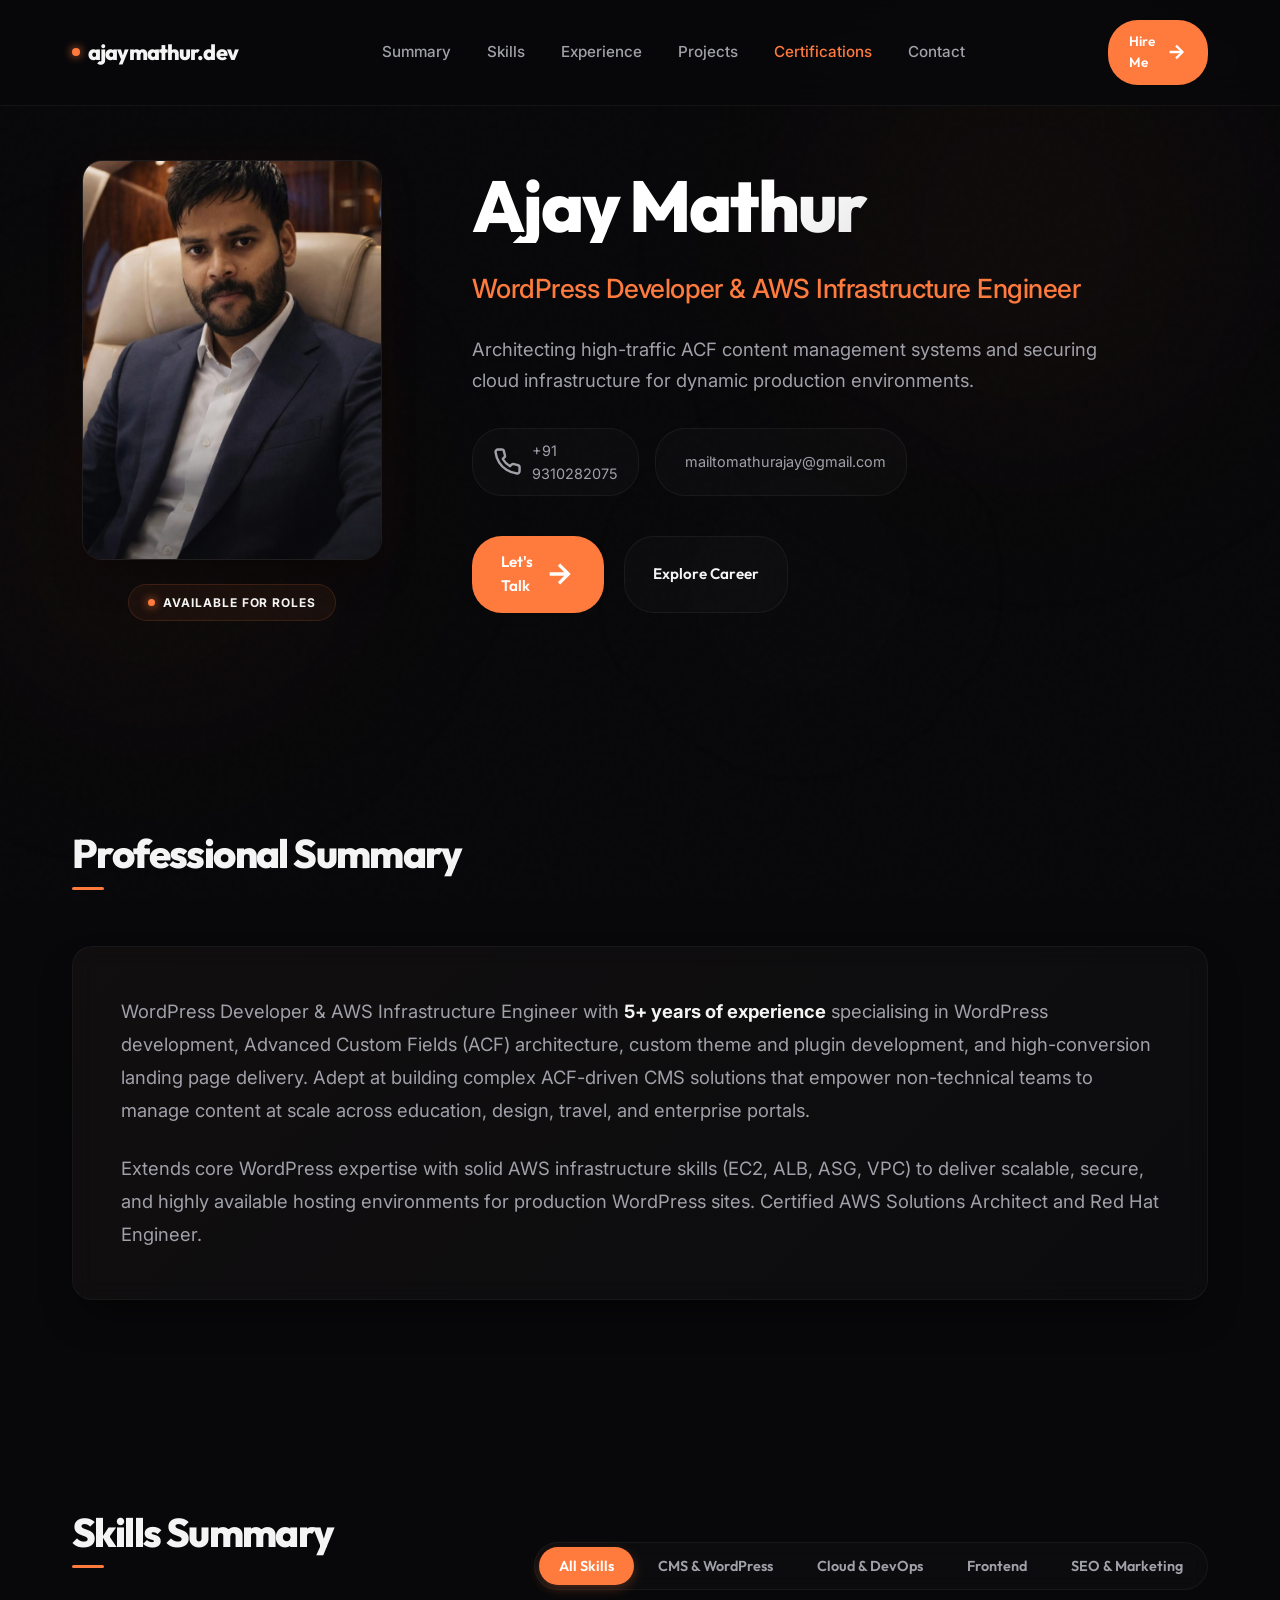
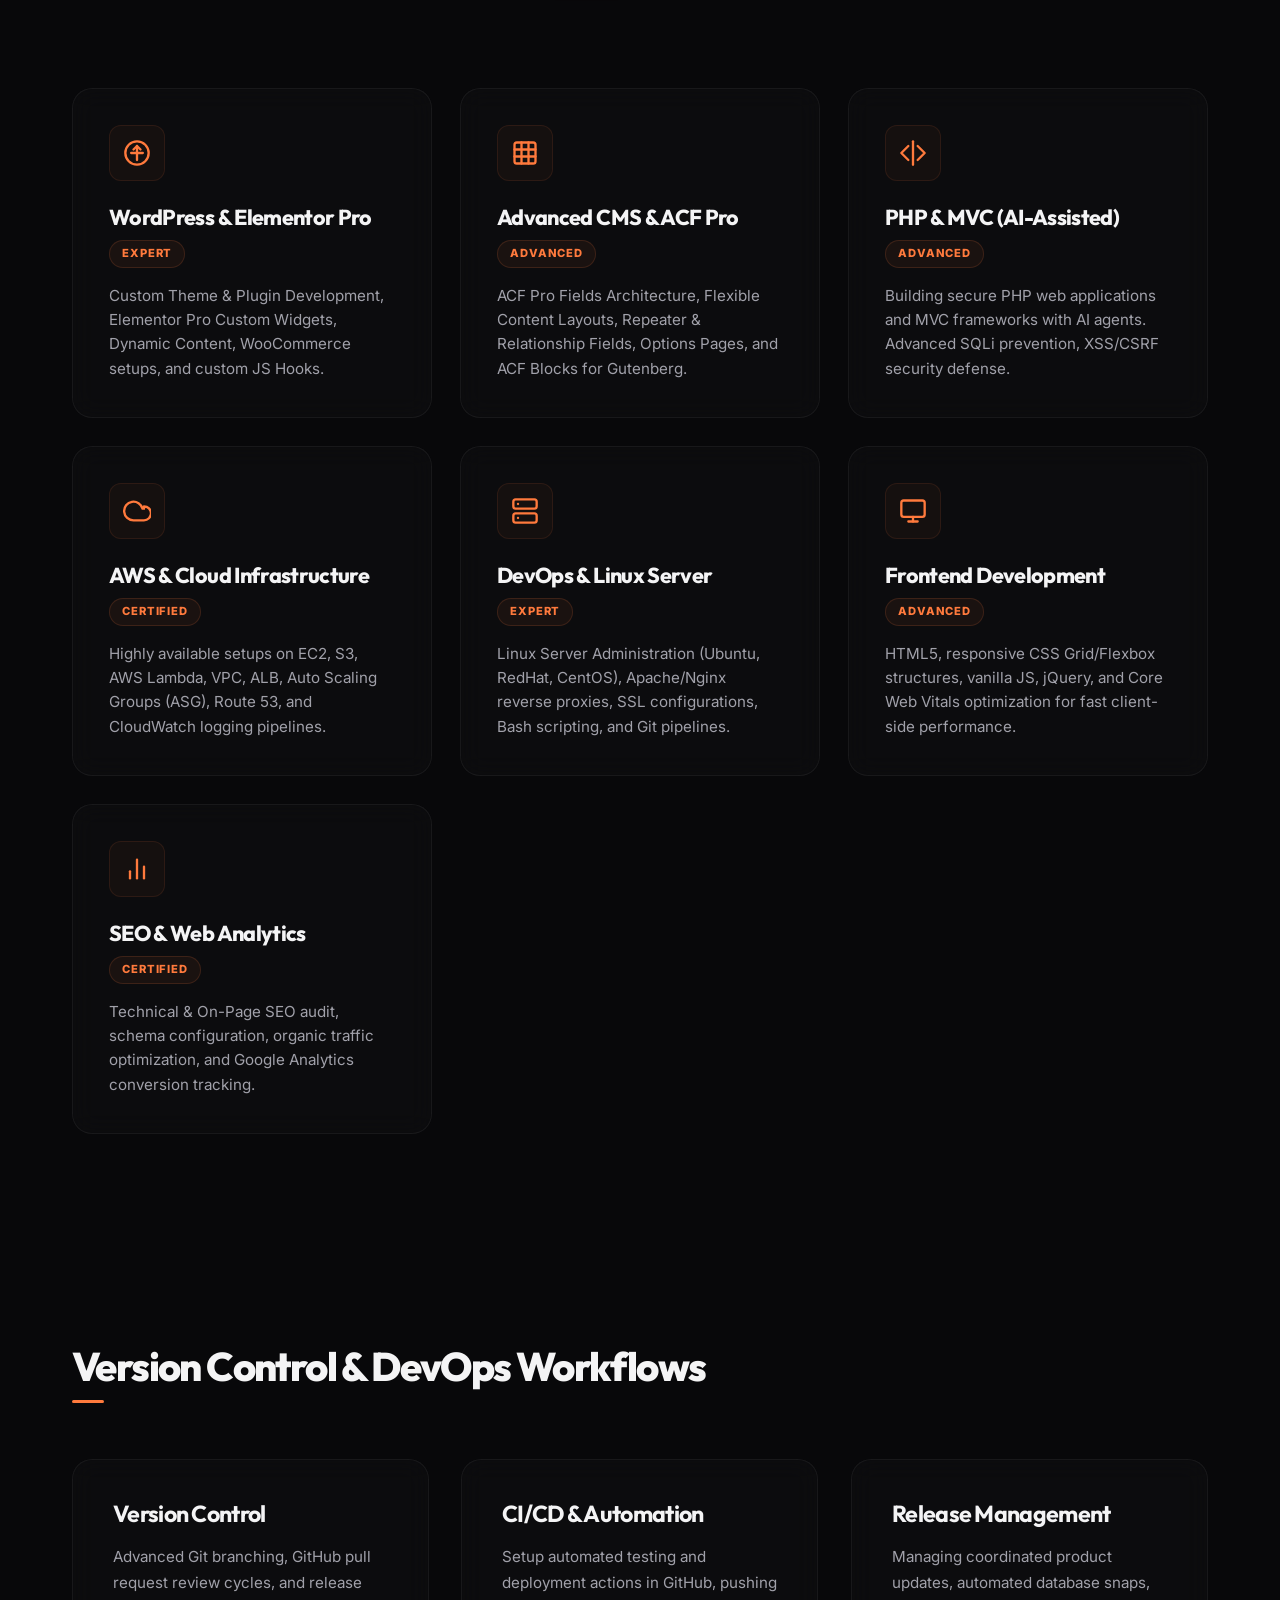
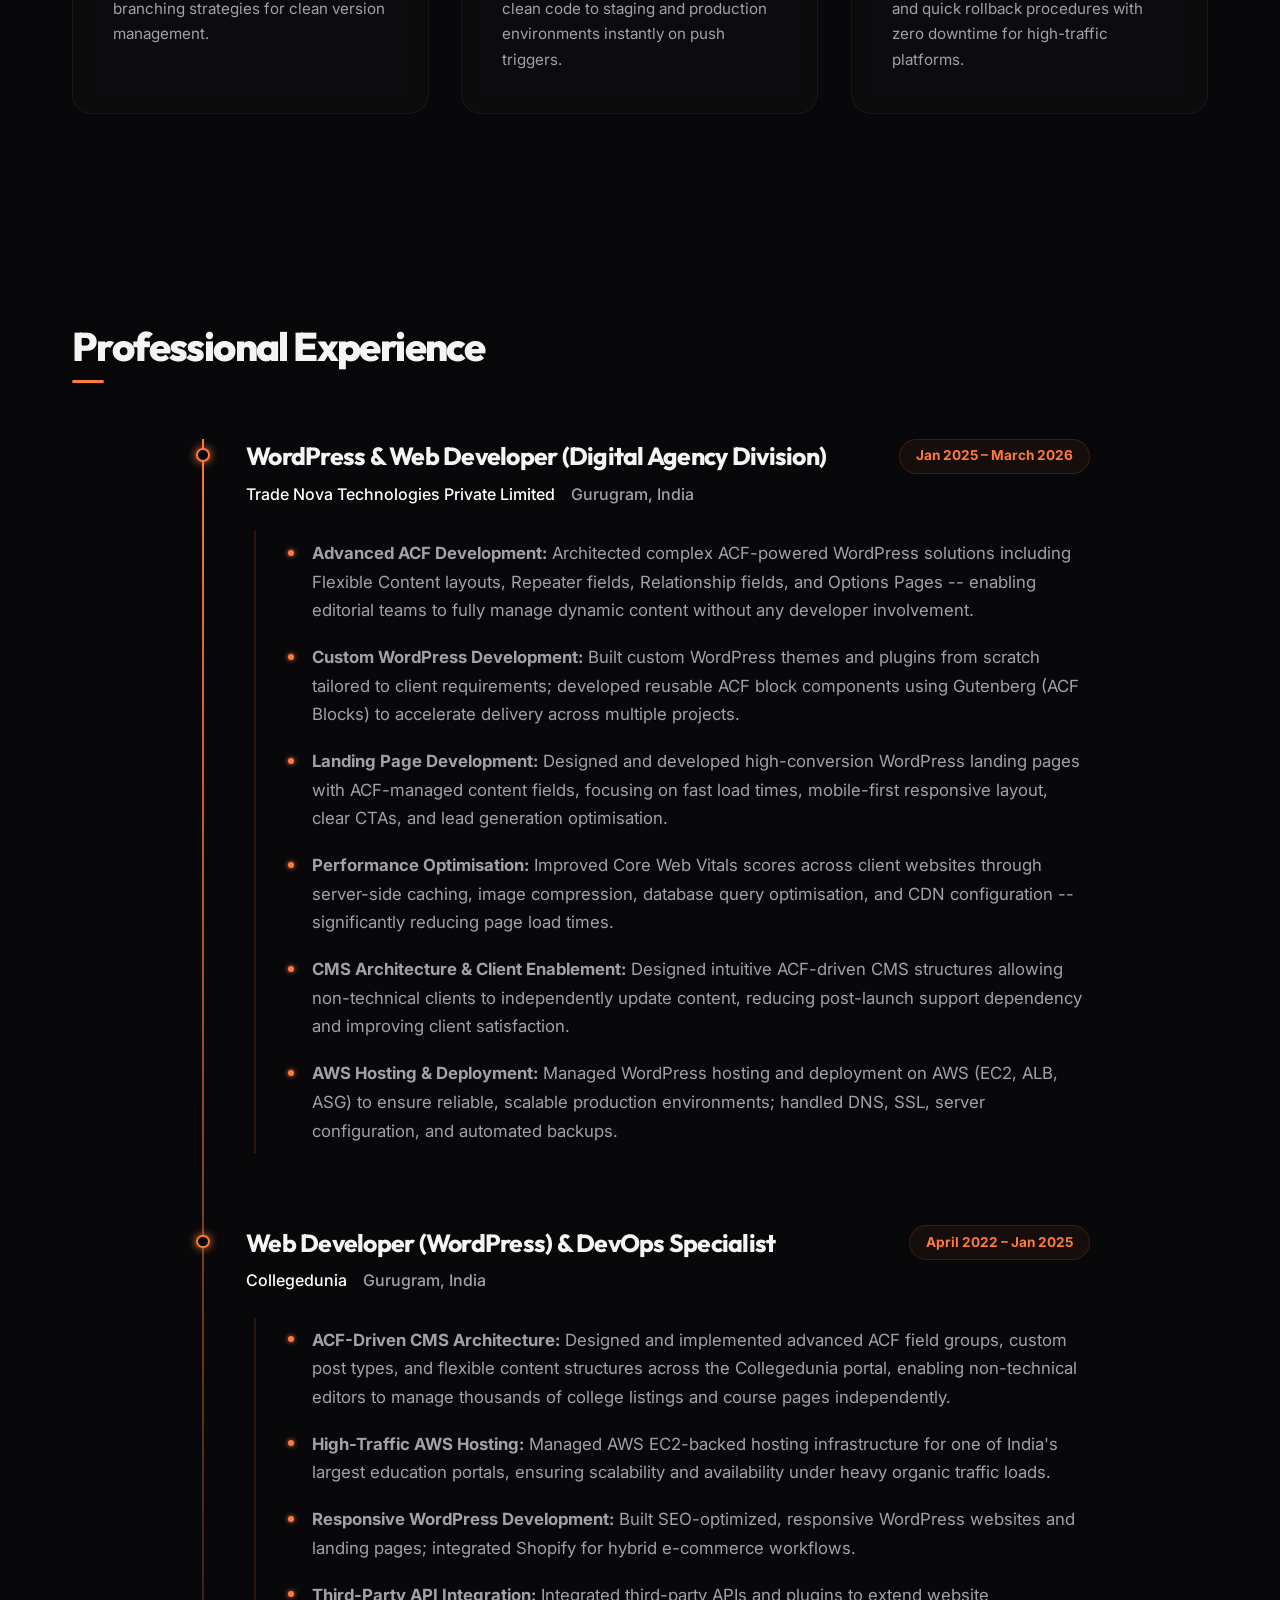
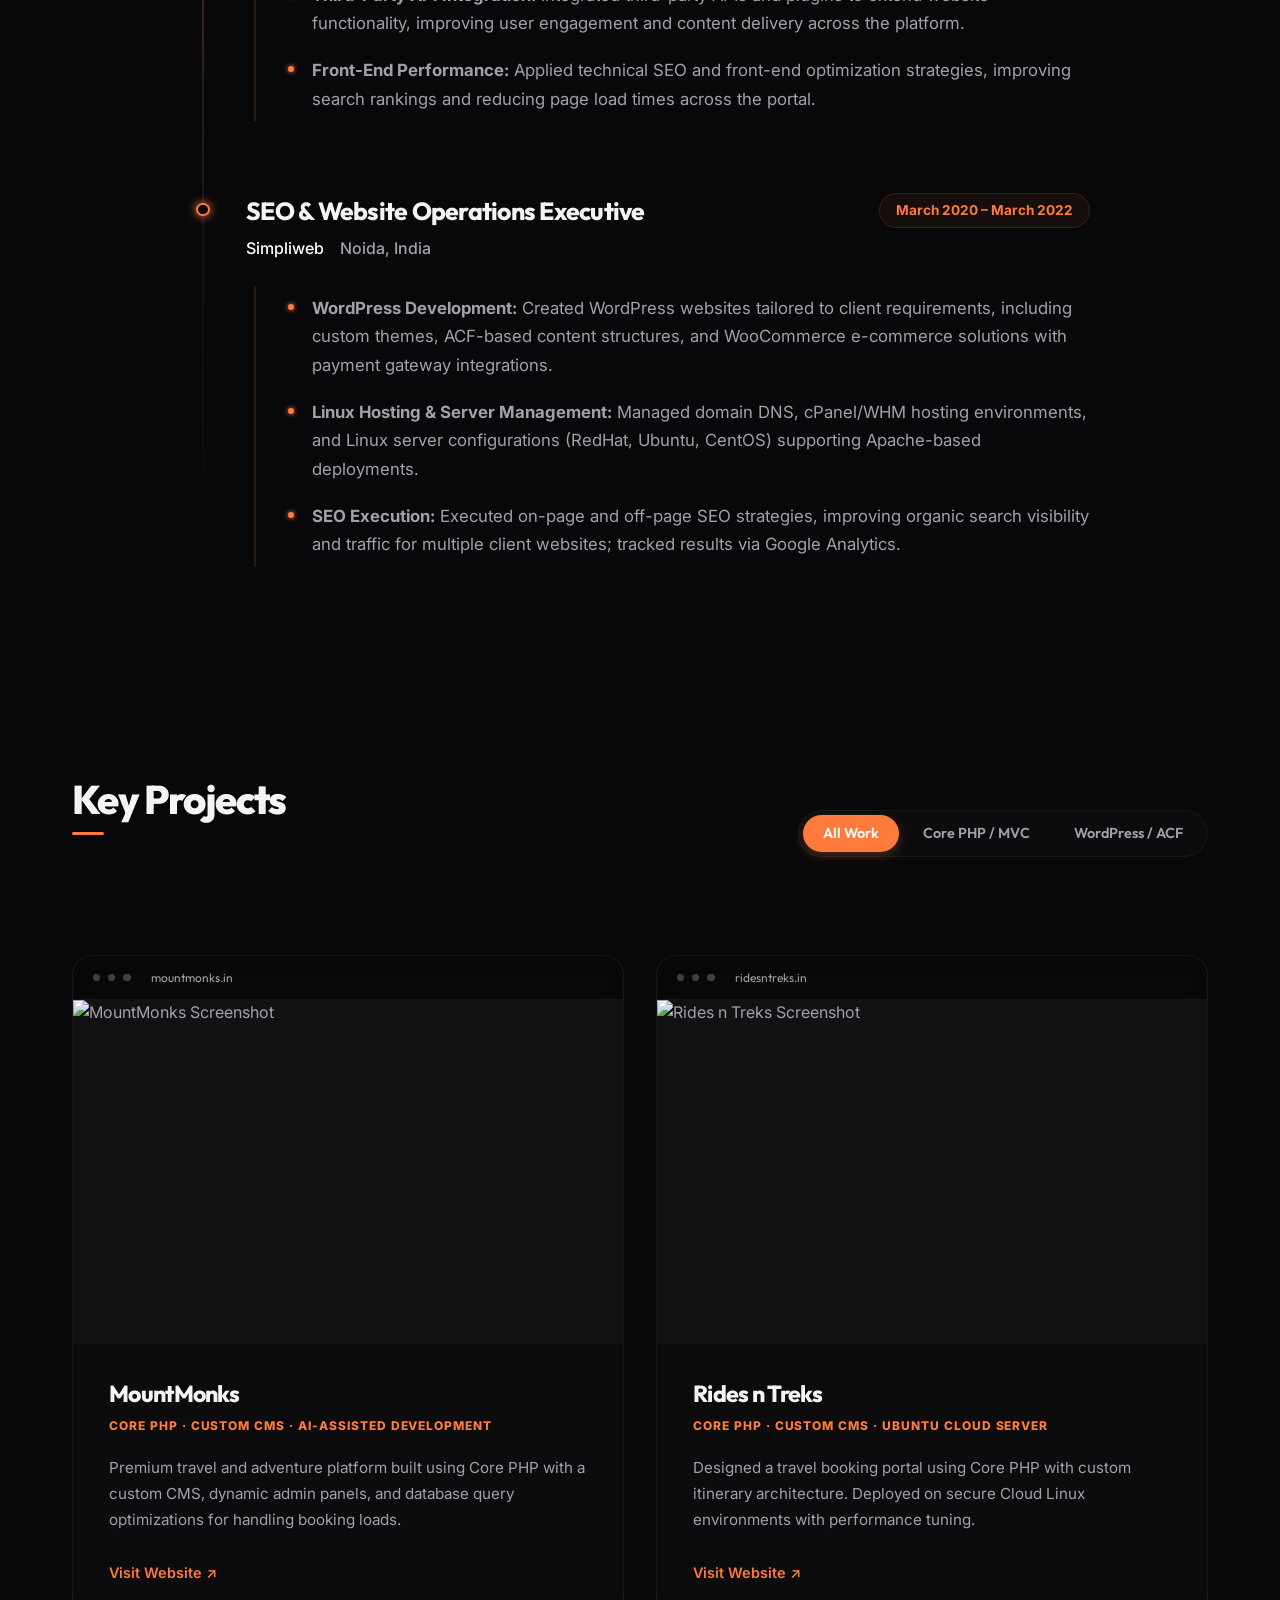
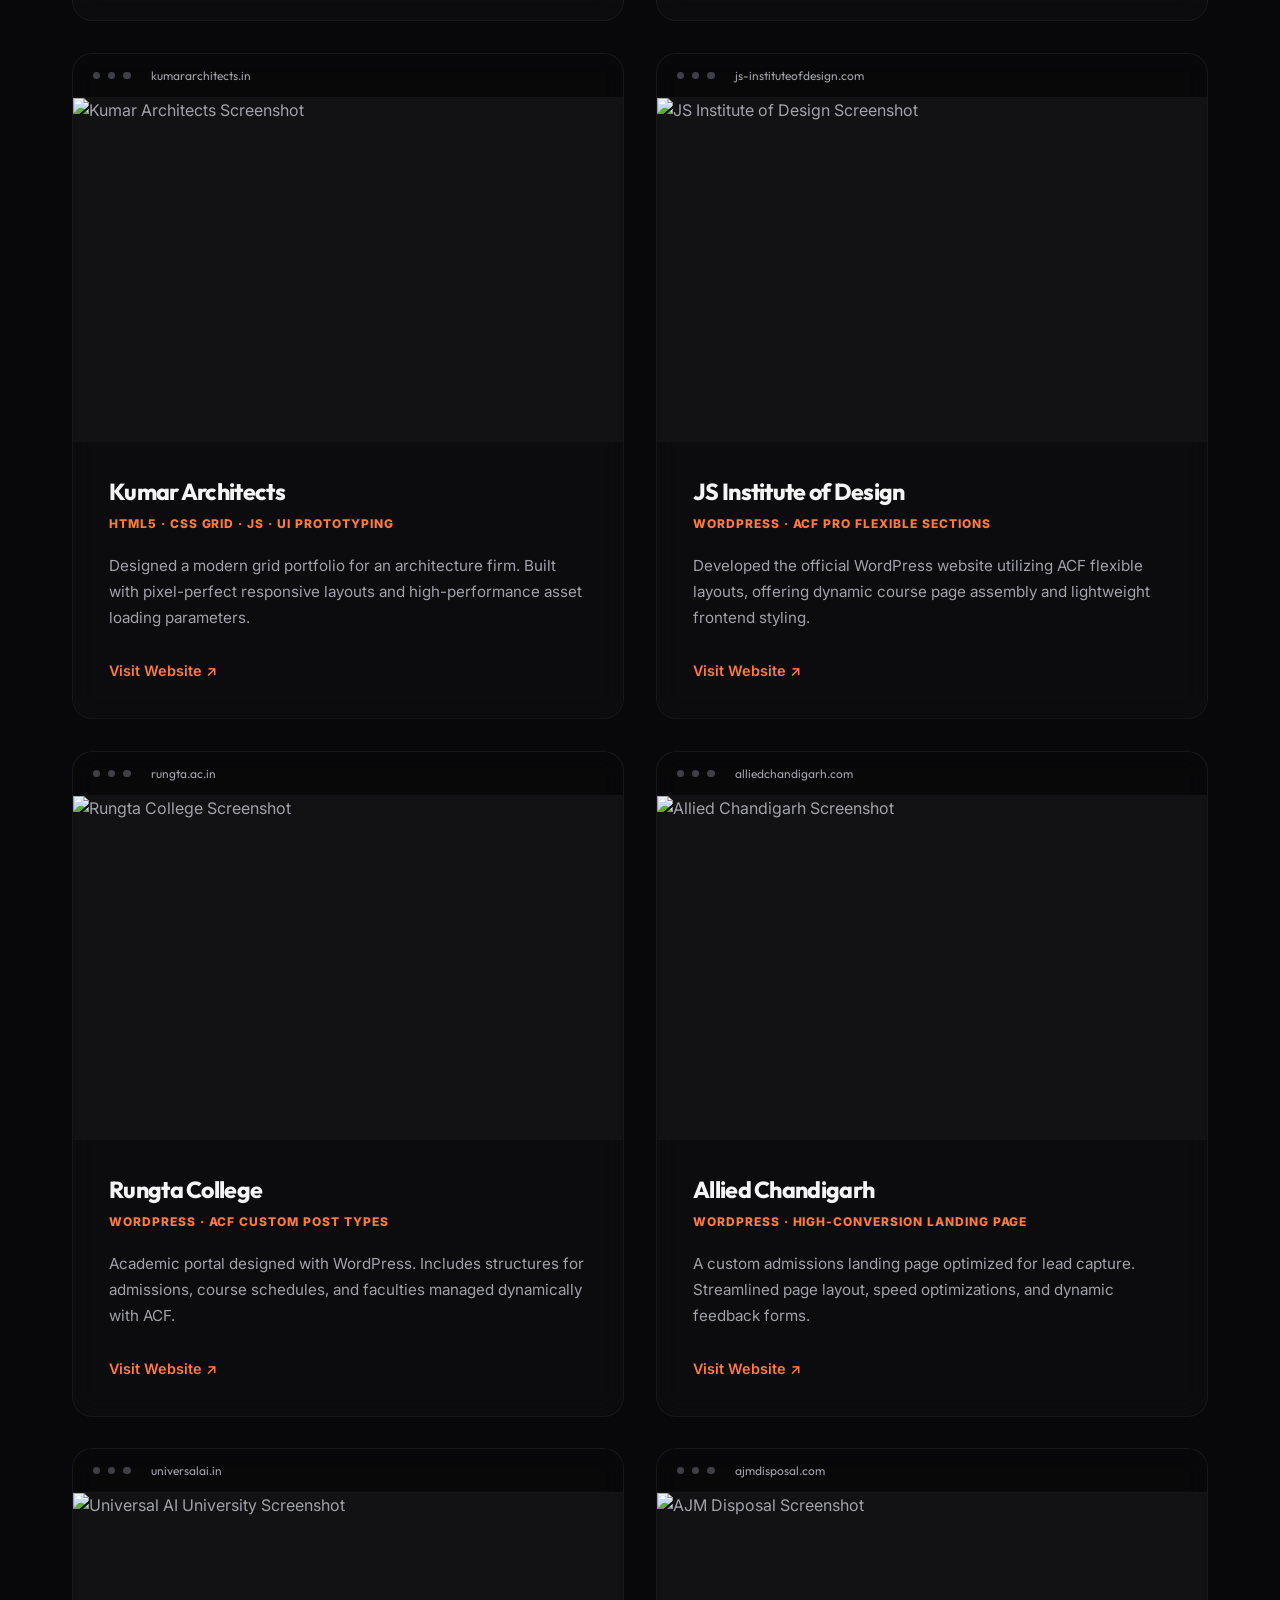
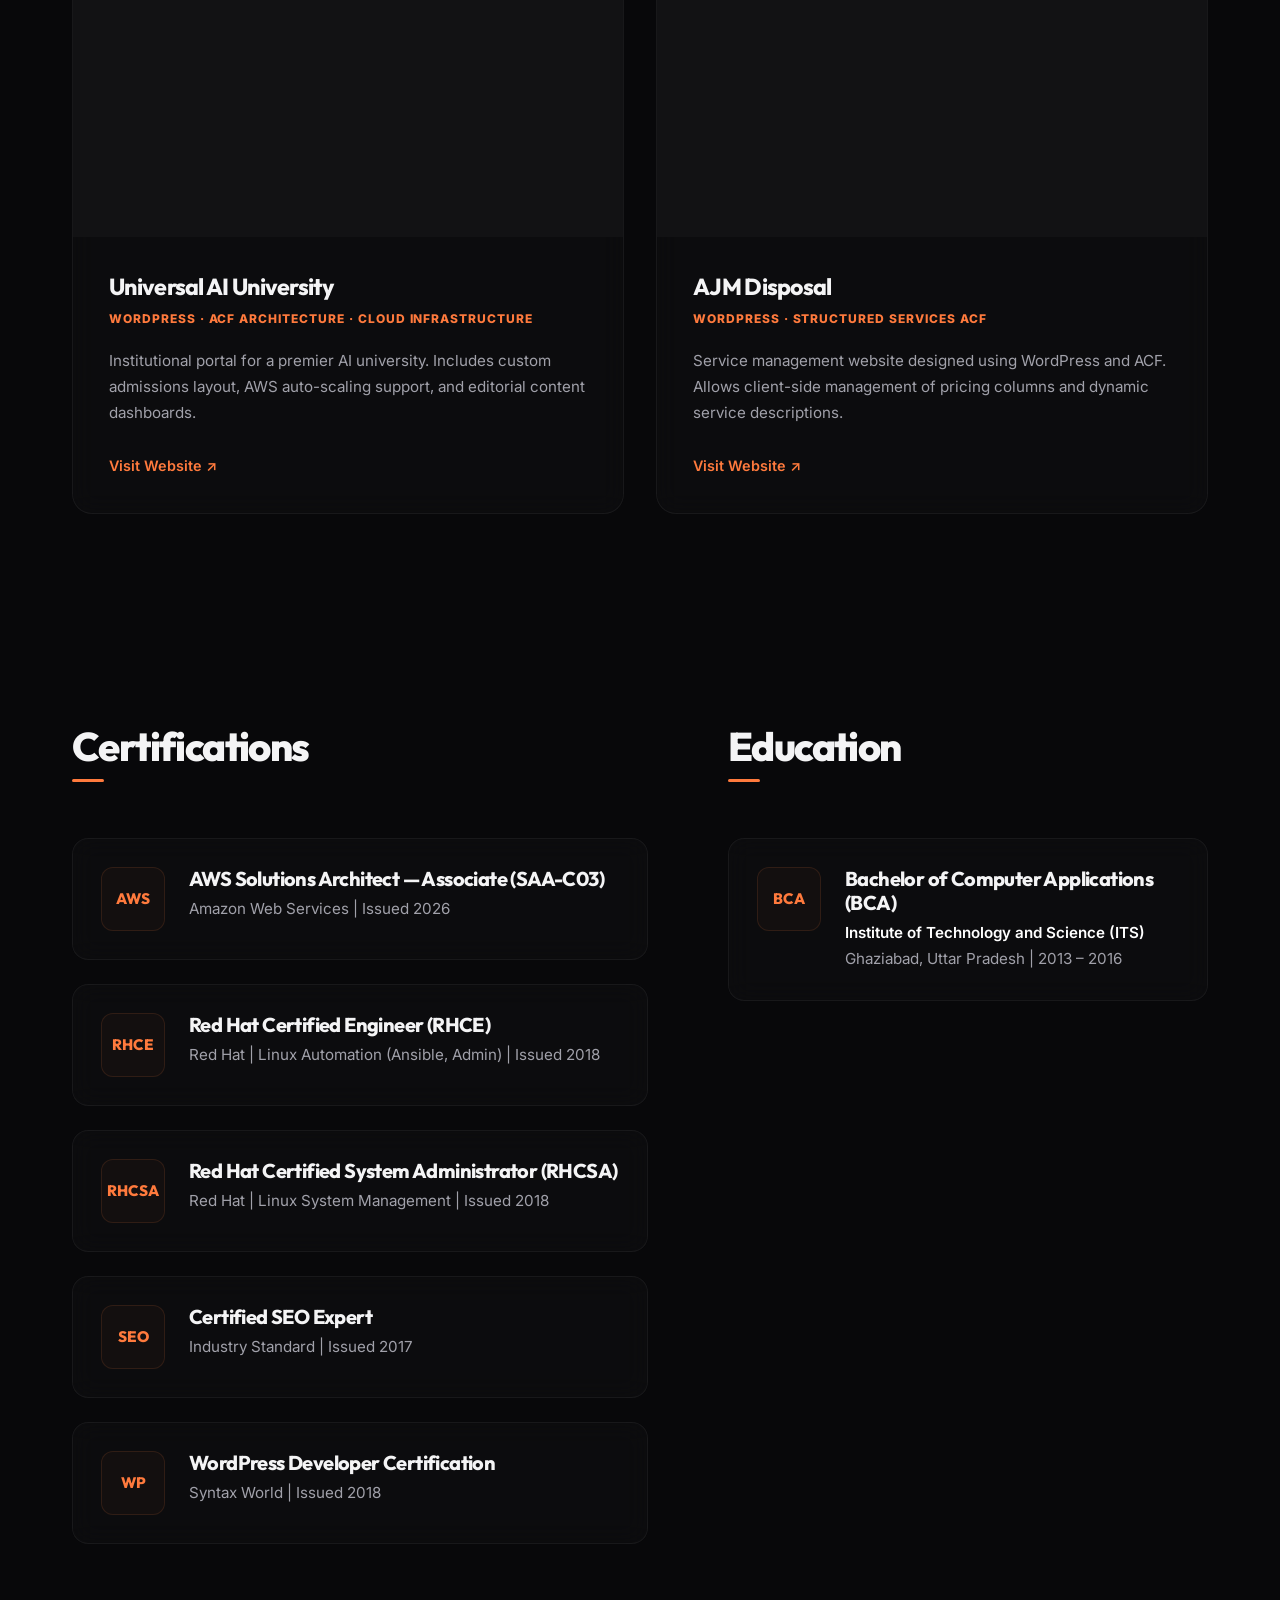
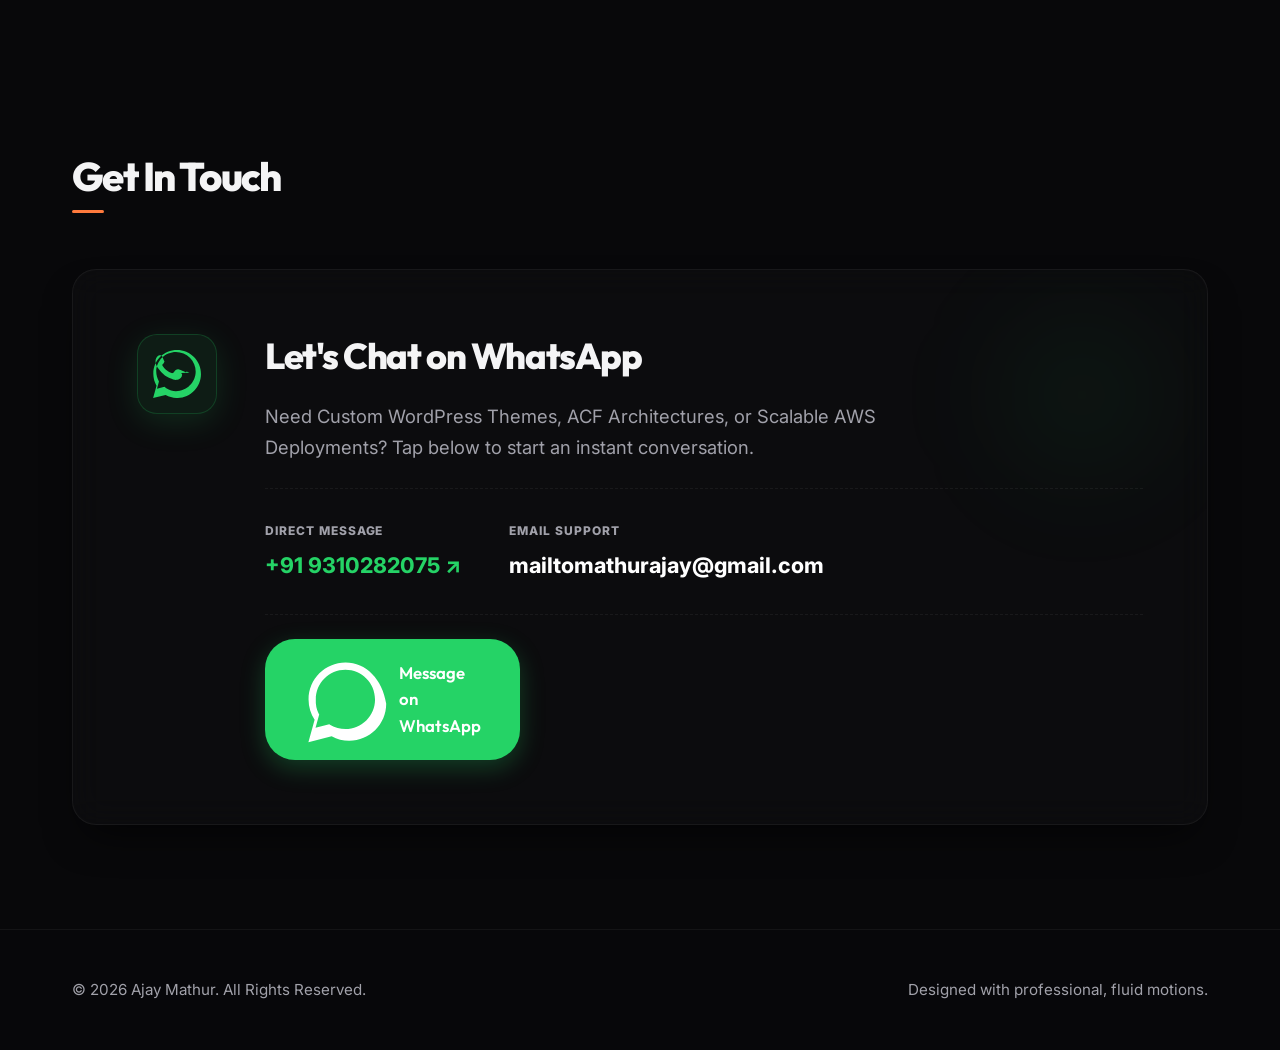
==== commit 2c552d86: "design: redesign CV portfolio with glassmorphism, rect rounded portrait card, projects thumbnails, a" ====
--- a/ajaymathur/index.html
+++ b/ajaymathur/index.html
@@ -3,7 +3,7 @@
 <head>
   <meta charset="UTF-8">
   <meta name="viewport" content="width=device-width, initial-scale=1.0">
-  <title>Ajay Mathur — Interactive CV & Professional Portfolio</title>
+  <title>Ajay Mathur — Professional Portfolio & CV</title>
   
   <!-- SEO Meta Tags -->
   <meta name="description" content="Professional CV and Portfolio of Ajay Mathur, WordPress Developer & AWS Infrastructure Engineer with 5+ years of experience. Certified AWS Solutions Architect and Red Hat Engineer.">
@@ -11,10 +11,9 @@
   <meta name="author" content="Ajay Mathur">
 
   <!-- Open Graph -->
-  <meta property="og:title" content="Ajay Mathur — Interactive CV & Professional Portfolio">
+  <meta property="og:title" content="Ajay Mathur — Professional CV & Portfolio">
   <meta property="og:description" content="WordPress Developer & AWS Infrastructure Engineer. View my skills, experience, and certified credentials.">
   <meta property="og:type" content="website">
-  <meta property="og:url" content="https://ajaymathurofficial.github.io/ajaymathur/">
 
   <!-- Fonts -->
   <link rel="preconnect" href="https://fonts.googleapis.com">
@@ -26,10 +25,12 @@
 </head>
 <body>
 
-  <!-- BACKGROUND GLOWS -->
-  <div class="bg-glows" aria-hidden="true">
+  <!-- BACKGROUND GRAIN & GLOWS -->
+  <div class="bg-effects" aria-hidden="true">
+    <div class="noise-overlay"></div>
     <div class="glow-blob glow-blob-1"></div>
     <div class="glow-blob glow-blob-2"></div>
+    <div class="glow-blob glow-blob-3"></div>
   </div>
 
   <!-- NAVIGATION -->
@@ -37,7 +38,7 @@
     <div class="header-container">
       <a href="#" class="header-logo">
         <span class="logo-dot"></span>
-        <span class="logo-text">ajaymathur.cv</span>
+        <span class="logo-text">ajaymathur.dev</span>
       </a>
       <nav class="nav-menu" id="nav-menu">
         <a href="#summary" class="nav-link">Summary</a>
@@ -48,11 +49,11 @@
         <a href="#contact" class="nav-link">Contact</a>
       </nav>
       <div class="header-actions">
-        <button onclick="window.print()" class="btn btn-secondary btn-sm print-hide">
-          <svg class="icon" viewBox="0 0 24 24" fill="none" stroke="currentColor" stroke-width="2" stroke-linecap="round" stroke-linejoin="round"><path d="M6 9V2h12v7"></path><path d="M6 18H4a2 2 0 0 1-2-2v-5a2 2 0 0 1 2-2h16a2 2 0 0 1 2 2v5a2 2 0 0 1-2 2h-2"></path><rect x="6" y="14" width="12" height="8"></rect></svg>
-          Print PDF
-        </button>
-        <button class="menu-toggle print-hide" id="menu-toggle" aria-label="Toggle Menu">
+        <a href="#contact" class="btn btn-primary btn-sm header-hire-btn">
+          <span>Hire Me</span>
+          <svg class="icon btn-arrow" viewBox="0 0 24 24" fill="none" stroke="currentColor" stroke-width="2.5"><line x1="5" y1="12" x2="19" y2="12"></line><polyline points="12 5 19 12 12 19"></polyline></svg>
+        </a>
+        <button class="menu-toggle" id="menu-toggle" aria-label="Toggle Menu">
           <span></span><span></span><span></span>
         </button>
       </div>
@@ -64,42 +65,45 @@
     <!-- HERO SECTION -->
     <section class="hero-section">
       <div class="hero-container">
-        <div class="hero-portrait reveal-fade-in">
+        
+        <div class="hero-portrait reveal-scale">
           <div class="portrait-wrapper">
-            <img src="../profile.png" alt="Ajay Mathur Portrait" class="portrait-img">
+            <img src="../profile.png" alt="Ajay Mathur" class="portrait-img">
+            <div class="portrait-overlay"></div>
           </div>
           <div class="badge-container">
             <span class="status-indicator"></span>
-            <span class="status-text">Available for Roles & Consulting</span>
-          </div>
-        </div>
+            <span class="status-text">Available for Roles</span>
+          </div>
+        </div>
+
         <div class="hero-info">
           <h1 class="hero-title reveal-fade-in reveal-delay-1">Ajay Mathur</h1>
           <p class="hero-subtitle reveal-fade-in reveal-delay-2">WordPress Developer & AWS Infrastructure Engineer</p>
           <p class="hero-tagline reveal-fade-in reveal-delay-3">
-            Specializing in Advanced Custom Fields (ACF) Architecture, Custom Theme/Plugin Engineering, and Scalable Cloud Hosting.
+            Architecting high-traffic ACF content management systems and securing cloud infrastructure for dynamic production environments.
           </p>
           
           <div class="contact-chips reveal-fade-in reveal-delay-4">
             <a href="tel:+919310282075" class="chip">
               <svg class="icon" viewBox="0 0 24 24" fill="none" stroke="currentColor" stroke-width="2" stroke-linecap="round" stroke-linejoin="round"><path d="M22 16.92v3a2 2 0 0 1-2.18 2 19.79 19.79 0 0 1-8.63-3.07 19.5 19.5 0 0 1-6-6 19.79 19.79 0 0 1-3.07-8.67A2 2 0 0 1 4.11 2h3a2 2 0 0 1 2 1.72 12.84 12.84 0 0 0 .7 2.81 2 2 0 0 1-.45 2.11L8.09 9.91a16 16 0 0 0 6 6l1.27-1.27a2 2 0 0 1 2.11-.45 12.84 12.84 0 0 0 2.81.7A2 2 0 0 1 22 16.92z"></path></svg>
-              +91 9310282075
+              <span>+91 9310282075</span>
             </a>
             <a href="mailto:mailtomathurajay@gmail.com" class="chip">
               <svg class="icon" viewBox="0 0 24 24" fill="none" stroke="currentColor" stroke-width="2" stroke-linecap="round" stroke-linejoin="round"><path d="M4 4h16c1.1 0 2 .9 2 2v12c0 1.1-.9 2-2 2H4c-1.1 0-2-.9-2-2V6c0-1.1.9-2 2-2z"></path><polyline points="22,6 12,13 2,6"></polyline></svg>
-              mailtomathurajay@gmail.com
+              <span>mailtomathurajay@gmail.com</span>
             </a>
-            <a href="https://ajaymathurofficial.github.io/" target="_blank" rel="noopener noreferrer" class="chip">
-              <svg class="icon" viewBox="0 0 24 24" fill="none" stroke="currentColor" stroke-width="2" stroke-linecap="round" stroke-linejoin="round"><circle cx="12" cy="12" r="10"></circle><line x1="2" y1="12" x2="22" y2="12"></line><path d="M12 2a15.3 15.3 0 0 1 4 10 15.3 15.3 0 0 1-4 10 15.3 15.3 0 0 1-4-10 15.3 15.3 0 0 1 4-10z"></path></svg>
-              ajaymathurofficial.github.io
+          </div>
+
+          <div class="hero-actions reveal-fade-in reveal-delay-5">
+            <a href="#contact" class="btn btn-primary">
+              <span>Let's Talk</span>
+              <svg class="icon btn-arrow" viewBox="0 0 24 24" fill="none" stroke="currentColor" stroke-width="2.5"><line x1="5" y1="12" x2="19" y2="12"></line><polyline points="12 5 19 12 12 19"></polyline></svg>
             </a>
-          </div>
-
-          <div class="hero-actions print-hide reveal-fade-in reveal-delay-5">
-            <a href="#contact" class="btn btn-primary">Hire Me</a>
             <a href="#experience" class="btn btn-secondary">Explore Career</a>
           </div>
         </div>
+
       </div>
     </section>
 
@@ -107,7 +111,7 @@
     <section id="summary" class="summary-section section-padding">
       <div class="container">
         <h2 class="section-title">Professional Summary</h2>
-        <div class="summary-card">
+        <div class="summary-card reveal-scale">
           <p class="summary-text">
             WordPress Developer & AWS Infrastructure Engineer with <strong>5+ years of experience</strong> specialising in WordPress development, Advanced Custom Fields (ACF) architecture, custom theme and plugin development, and high-conversion landing page delivery. Adept at building complex ACF-driven CMS solutions that empower non-technical teams to manage content at scale across education, design, travel, and enterprise portals. 
           </p>
@@ -123,7 +127,7 @@
       <div class="container">
         <div class="section-header">
           <h2 class="section-title">Skills Summary</h2>
-          <div class="skills-filter print-hide" id="skills-filter">
+          <div class="skills-filter" id="skills-filter">
             <button class="filter-btn active" data-filter="all">All Skills</button>
             <button class="filter-btn" data-filter="cms">CMS & WordPress</button>
             <button class="filter-btn" data-filter="cloud">Cloud & DevOps</button>
@@ -134,73 +138,80 @@
 
         <div class="skills-grid" id="skills-grid">
           <!-- Skill 1 -->
-          <div class="skill-card" data-category="cms">
+          <div class="skill-card reveal-scale" data-category="cms">
             <div class="skill-icon">
-              <svg viewBox="0 0 24 24" fill="none" stroke="currentColor" stroke-width="2"><path d="M21 16V8a2 2 0 0 0-1-1.73l-7-4a2 2 0 0 0-2 0l-7 4A2 2 0 0 0 3 8v8a2 2 0 0 0 1 1.73l7 4a2 2 0 0 0 2 0l7-4A2 2 0 0 0 21 16z"></path><polyline points="3.27 6.96 12 12.01 20.73 6.96"></polyline><line x1="12" y1="22.08" x2="12" y2="12"></line></svg>
+              <!-- Custom WordPress SVG -->
+              <svg viewBox="0 0 24 24" fill="none" stroke="currentColor" stroke-width="2" stroke-linecap="round" stroke-linejoin="round"><path d="M12 22c5.523 0 10-4.477 10-10S17.523 2 12 2 2 6.477 2 12s4.477 10 10 10z"></path><path d="M12 6v12"></path><path d="M17 12H7"></path><path d="M15 9l-3-3-3 3"></path></svg>
             </div>
             <h3 class="skill-name">WordPress & Elementor Pro</h3>
             <span class="skill-badge">Expert</span>
-            <p class="skill-desc">Custom WordPress Theme & Plugin Development, Elementor Pro Custom Widgets, Theme Builder, Dynamic Content, WooCommerce Builder, and Custom CSS/JS integration.</p>
+            <p class="skill-desc">Custom Theme & Plugin Development, Elementor Pro Custom Widgets, Dynamic Content, WooCommerce setups, and custom JS Hooks.</p>
           </div>
 
           <!-- Skill 2 -->
-          <div class="skill-card" data-category="cms">
+          <div class="skill-card reveal-scale" data-category="cms">
             <div class="skill-icon">
-              <svg viewBox="0 0 24 24" fill="none" stroke="currentColor" stroke-width="2"><rect x="3" y="3" width="18" height="18" rx="2" ry="2"></rect><line x1="9" y1="3" x2="9" y2="21"></line><line x1="15" y1="3" x2="15" y2="21"></line><line x1="3" y1="9" x2="21" y2="9"></line><line x1="3" y1="15" x2="21" y2="15"></line></svg>
+              <!-- Custom CMS Grid SVG -->
+              <svg viewBox="0 0 24 24" fill="none" stroke="currentColor" stroke-width="2" stroke-linecap="round" stroke-linejoin="round"><rect x="3" y="3" width="18" height="18" rx="2" ry="2"></rect><line x1="9" y1="3" x2="9" y2="21"></line><line x1="15" y1="3" x2="15" y2="21"></line><line x1="3" y1="9" x2="21" y2="9"></line><line x1="3" y1="15" x2="21" y2="15"></line></svg>
             </div>
             <h3 class="skill-name">Advanced CMS & ACF Pro</h3>
             <span class="skill-badge">Advanced</span>
-            <p class="skill-desc">ACF Pro Architecture, Flexible Content Layouts, Repeater & Relationship Fields, Custom Options Pages, Gutenberg ACF Blocks, and REST API database customization.</p>
+            <p class="skill-desc">ACF Pro Fields Architecture, Flexible Content Layouts, Repeater & Relationship Fields, Options Pages, and ACF Blocks for Gutenberg.</p>
           </div>
 
           <!-- Skill 3 -->
-          <div class="skill-card" data-category="cms">
+          <div class="skill-card reveal-scale" data-category="cms">
             <div class="skill-icon">
-              <svg viewBox="0 0 24 24" fill="none" stroke="currentColor" stroke-width="2"><path d="M12 2L2 7l10 5 10-5-10-5z"></path><path d="M2 17l10 5 10-5"></path><path d="M2 12l10 5 10-5"></path></svg>
+              <!-- Custom PHP SVG -->
+              <svg viewBox="0 0 24 24" fill="none" stroke="currentColor" stroke-width="2" stroke-linecap="round" stroke-linejoin="round"><polyline points="16 18 22 12 16 6"></polyline><polyline points="8 6 2 12 8 18"></polyline><line x1="12" y1="2" x2="12" y2="22"></line></svg>
             </div>
             <h3 class="skill-name">PHP & MVC (AI-Assisted)</h3>
             <span class="skill-badge">Advanced</span>
-            <p class="skill-desc">Building secure PHP web applications and MVC frameworks leveraging AI coding agents. Structured database security (SQLi prevention), XSS/CSRF defense protocols.</p>
+            <p class="skill-desc">Building secure PHP web applications and MVC frameworks with AI agents. Advanced SQLi prevention, XSS/CSRF security defense.</p>
           </div>
 
           <!-- Skill 4 -->
-          <div class="skill-card" data-category="cloud">
+          <div class="skill-card reveal-scale" data-category="cloud">
             <div class="skill-icon">
-              <svg viewBox="0 0 24 24" fill="none" stroke="currentColor" stroke-width="2"><path d="M18 10h-1.26A8 8 0 1 0 9 20h9a6 6 0 0 0 0-12z"></path></svg>
+              <!-- Custom AWS Cloud SVG -->
+              <svg viewBox="0 0 24 24" fill="none" stroke="currentColor" stroke-width="2" stroke-linecap="round" stroke-linejoin="round"><path d="M18 10h-1.26A8 8 0 1 0 9 20h9a6 6 0 0 0 0-12z"></path></svg>
             </div>
             <h3 class="skill-name">AWS & Cloud Infrastructure</h3>
             <span class="skill-badge">Certified</span>
-            <p class="skill-desc">Highly available structures on EC2, S3, AWS Lambda, Application Load Balancers (ALB), Auto Scaling Groups (ASG), secure VPC design, Route 53, and CloudWatch logging.</p>
+            <p class="skill-desc">Highly available setups on EC2, S3, AWS Lambda, VPC, ALB, Auto Scaling Groups (ASG), Route 53, and CloudWatch logging pipelines.</p>
           </div>
 
           <!-- Skill 5 -->
-          <div class="skill-card" data-category="cloud">
+          <div class="skill-card reveal-scale" data-category="cloud">
             <div class="skill-icon">
-              <svg viewBox="0 0 24 24" fill="none" stroke="currentColor" stroke-width="2"><rect x="2" y="2" width="20" height="8" rx="2" ry="2"></rect><rect x="2" y="14" width="20" height="8" rx="2" ry="2"></rect><line x1="6" y1="6" x2="6.01" y2="6"></line><line x1="6" y1="18" x2="6.01" y2="18"></line></svg>
+              <!-- Custom Server SVG -->
+              <svg viewBox="0 0 24 24" fill="none" stroke="currentColor" stroke-width="2" stroke-linecap="round" stroke-linejoin="round"><rect x="2" y="2" width="20" height="8" rx="2" ry="2"></rect><rect x="2" y="14" width="20" height="8" rx="2" ry="2"></rect><line x1="6" y1="6" x2="6.01" y2="6"></line><line x1="6" y1="18" x2="6.01" y2="18"></line></svg>
             </div>
             <h3 class="skill-name">DevOps & Linux Server</h3>
             <span class="skill-badge">Expert</span>
-            <p class="skill-desc">Linux Systems Administration (Ubuntu, RedHat, CentOS), Nginx & Apache reverse proxies, SSL configurations, cPanel/WHM environments, Bash scripting, and Git workflows.</p>
+            <p class="skill-desc">Linux Server Administration (Ubuntu, RedHat, CentOS), Apache/Nginx reverse proxies, SSL configurations, Bash scripting, and Git pipelines.</p>
           </div>
 
           <!-- Skill 6 -->
-          <div class="skill-card" data-category="frontend">
+          <div class="skill-card reveal-scale" data-category="frontend">
             <div class="skill-icon">
-              <svg viewBox="0 0 24 24" fill="none" stroke="currentColor" stroke-width="2"><polyline points="16 18 22 12 16 6"></polyline><polyline points="8 6 2 12 8 18"></polyline></svg>
+              <!-- Custom CSS Grid/Responsive SVG -->
+              <svg viewBox="0 0 24 24" fill="none" stroke="currentColor" stroke-width="2" stroke-linecap="round" stroke-linejoin="round"><rect x="2" y="3" width="20" height="14" rx="2" ry="2"></rect><line x1="8" y1="21" x2="16" y2="21"></line><line x1="12" y1="17" x2="12" y2="21"></line></svg>
             </div>
             <h3 class="skill-name">Frontend Development</h3>
             <span class="skill-badge">Advanced</span>
-            <p class="skill-desc">HTML5 semantic structures, responsive layouts using modern CSS (Grid & Flexbox), vanilla JavaScript, jQuery, and Core Web Vitals/LCP speed optimization.</p>
+            <p class="skill-desc">HTML5, responsive CSS Grid/Flexbox structures, vanilla JS, jQuery, and Core Web Vitals optimization for fast client-side performance.</p>
           </div>
 
           <!-- Skill 7 -->
-          <div class="skill-card" data-category="marketing">
+          <div class="skill-card reveal-scale" data-category="marketing">
             <div class="skill-icon">
-              <svg viewBox="0 0 24 24" fill="none" stroke="currentColor" stroke-width="2"><circle cx="12" cy="12" r="10"></circle><line x1="12" y1="16" x2="12" y2="12"></line><line x1="12" y1="8" x2="12.01" y2="8"></line></svg>
+              <!-- Custom SEO Graph SVG -->
+              <svg viewBox="0 0 24 24" fill="none" stroke="currentColor" stroke-width="2" stroke-linecap="round" stroke-linejoin="round"><path d="M18 20V10"></path><path d="M12 20V4"></path><path d="M6 20v-6"></path></svg>
             </div>
             <h3 class="skill-name">SEO & Web Analytics</h3>
             <span class="skill-badge">Certified</span>
-            <p class="skill-desc">Technical & On-Page SEO audit, schema markup injection, organic performance tuning, Google Analytics setup, conversion tracking, and Google Ads management.</p>
+            <p class="skill-desc">Technical & On-Page SEO audit, schema configuration, organic traffic optimization, and Google Analytics conversion tracking.</p>
           </div>
         </div>
       </div>
@@ -211,17 +222,17 @@
       <div class="container">
         <h2 class="section-title">Version Control & DevOps Workflows</h2>
         <div class="devops-grid">
-          <div class="devops-card">
+          <div class="devops-card reveal-scale">
             <h3>Version Control</h3>
-            <p>Expert use of Git and GitHub for source code management, branch isolation strategies, pull request code reviews, and cross-team code collaboration workflows.</p>
-          </div>
-          <div class="devops-card">
+            <p>Advanced Git branching, GitHub pull request review cycles, and release branching strategies for clean version management.</p>
+          </div>
+          <div class="devops-card reveal-scale">
             <h3>CI/CD & Automation</h3>
-            <p>Designed and built automation pipelines using GitHub Actions, enabling quick, zero-downtime automated deployments from repository updates to staging and production servers.</p>
-          </div>
-          <div class="devops-card">
+            <p>Setup automated testing and deployment actions in GitHub, pushing clean code to staging and production environments instantly on push triggers.</p>
+          </div>
+          <div class="devops-card reveal-scale">
             <h3>Release Management</h3>
-            <p>Handled coordinated releases for client sites. Configured automatic system snapshots, database backups, and server rollback procedures to guarantee service continuity.</p>
+            <p>Managing coordinated product updates, automated database snaps, and quick rollback procedures with zero downtime for high-traffic platforms.</p>
           </div>
         </div>
       </div>
@@ -234,7 +245,7 @@
         
         <div class="timeline">
           <!-- Experience 1 -->
-          <div class="timeline-item">
+          <div class="timeline-item reveal-fade-in">
             <div class="timeline-dot"></div>
             <div class="timeline-header">
               <div class="timeline-title-row">
@@ -248,7 +259,7 @@
             </div>
             <div class="timeline-body">
               <ul class="experience-list">
-                <li><strong>Advanced ACF Development:</strong> Architected complex ACF-powered WordPress solutions including Flexible Content layouts, Repeater fields, Relationship fields, and custom Options Pages -- enabling editorial teams to fully manage dynamic content without any developer involvement.</li>
+                <li><strong>Advanced ACF Development:</strong> Architected complex ACF-powered WordPress solutions including Flexible Content layouts, Repeater fields, Relationship fields, and Options Pages -- enabling editorial teams to fully manage dynamic content without any developer involvement.</li>
                 <li><strong>Custom WordPress Development:</strong> Built custom WordPress themes and plugins from scratch tailored to client requirements; developed reusable ACF block components using Gutenberg (ACF Blocks) to accelerate delivery across multiple projects.</li>
                 <li><strong>Landing Page Development:</strong> Designed and developed high-conversion WordPress landing pages with ACF-managed content fields, focusing on fast load times, mobile-first responsive layout, clear CTAs, and lead generation optimisation.</li>
                 <li><strong>Performance Optimisation:</strong> Improved Core Web Vitals scores across client websites through server-side caching, image compression, database query optimisation, and CDN configuration -- significantly reducing page load times.</li>
@@ -259,7 +270,7 @@
           </div>
 
           <!-- Experience 2 -->
-          <div class="timeline-item">
+          <div class="timeline-item reveal-fade-in">
             <div class="timeline-dot"></div>
             <div class="timeline-header">
               <div class="timeline-title-row">
@@ -283,7 +294,7 @@
           </div>
 
           <!-- Experience 3 -->
-          <div class="timeline-item">
+          <div class="timeline-item reveal-fade-in">
             <div class="timeline-dot"></div>
             <div class="timeline-header">
               <div class="timeline-title-row">
@@ -307,12 +318,12 @@
       </div>
     </section>
 
-    <!-- PROJECTS -->
+    <!-- PROJECTS (WITH SCREENSHOT THUMBNAILS) -->
     <section id="projects" class="projects-section section-padding">
       <div class="container">
         <div class="section-header">
           <h2 class="section-title">Key Projects</h2>
-          <div class="projects-filter print-hide" id="projects-filter">
+          <div class="projects-filter" id="projects-filter">
             <button class="filter-btn active" data-filter="all">All Work</button>
             <button class="filter-btn" data-filter="php">Core PHP / MVC</button>
             <button class="filter-btn" data-filter="wp">WordPress / ACF</button>
@@ -320,117 +331,151 @@
         </div>
 
         <div class="projects-grid" id="projects-grid">
-          <!-- Project 1 -->
-          <div class="project-card" data-category="php">
+          
+          <!-- Project 1: MountMonks (PHP) -->
+          <div class="project-card reveal-scale" data-category="php">
             <div class="project-chrome">
               <span class="dot"></span><span class="dot"></span><span class="dot"></span>
               <span class="url">mountmonks.in</span>
+            </div>
+            <div class="project-img-wrap">
+              <img src="https://api.microlink.io/?url=https%3A%2F%2Fmountmonks.in&screenshot=true&meta=false&embed=screenshot.url&viewport.width=1280&viewport.height=800&waitFor=1000" 
+                alt="MountMonks Screenshot" class="project-img" loading="lazy">
             </div>
             <div class="project-content">
               <h3>MountMonks</h3>
               <p class="project-tech">Core PHP · Custom CMS · AI-assisted Development</p>
-              <p class="project-desc">Developed a premium travel and adventure platform using Core PHP with a custom-built CMS. Designed dynamic admin panels for managing trips, bookings, and content. Leveraged AI-assisted development tools to optimize code efficiency and reduce turnaround time.</p>
+              <p class="project-desc">Premium travel and adventure platform built using Core PHP with a custom CMS, dynamic admin panels, and database query optimizations for handling booking loads.</p>
               <a href="https://mountmonks.in" target="_blank" rel="noopener noreferrer" class="project-link">Visit Website ↗</a>
             </div>
           </div>
 
-          <!-- Project 2 -->
-          <div class="project-card" data-category="php">
+          <!-- Project 2: Rides n Treks (PHP) -->
+          <div class="project-card reveal-scale" data-category="php">
             <div class="project-chrome">
               <span class="dot"></span><span class="dot"></span><span class="dot"></span>
               <span class="url">ridesntreks.in</span>
             </div>
+            <div class="project-img-wrap">
+              <img src="https://api.microlink.io/?url=https%3A%2F%2Fridesntreks.in&screenshot=true&meta=false&embed=screenshot.url&viewport.width=1280&viewport.height=800&waitFor=1000" 
+                alt="Rides n Treks Screenshot" class="project-img" loading="lazy">
+            </div>
             <div class="project-content">
               <h3>Rides n Treks</h3>
-              <p class="project-tech">Core PHP · Custom CMS · Cloud Deployment</p>
-              <p class="project-desc">Designed and developed a complete travel portal using Core PHP with a custom-built CMS. Configured, deployed, and hosted the platform on a cloud Ubuntu server, managing server configuration, security, and performance tuning.</p>
+              <p class="project-tech">Core PHP · Custom CMS · Ubuntu Cloud Server</p>
+              <p class="project-desc">Designed a travel booking portal using Core PHP with custom itinerary architecture. Deployed on secure Cloud Linux environments with performance tuning.</p>
               <a href="https://ridesntreks.in" target="_blank" rel="noopener noreferrer" class="project-link">Visit Website ↗</a>
             </div>
           </div>
 
-          <!-- Project 3 -->
-          <div class="project-card" data-category="php">
+          <!-- Project 3: Kumar Architects (PHP/HTML) -->
+          <div class="project-card reveal-scale" data-category="php">
             <div class="project-chrome">
               <span class="dot"></span><span class="dot"></span><span class="dot"></span>
               <span class="url">kumararchitects.in</span>
             </div>
+            <div class="project-img-wrap">
+              <img src="https://api.microlink.io/?url=https%3A%2F%2Fkumararchitects.in&screenshot=true&meta=false&embed=screenshot.url&viewport.width=1280&viewport.height=800&waitFor=1000" 
+                alt="Kumar Architects Screenshot" class="project-img" loading="lazy">
+            </div>
             <div class="project-content">
               <h3>Kumar Architects</h3>
-              <p class="project-tech">HTML5 · CSS3 · JS · AI-assisted Prototyping</p>
-              <p class="project-desc">Designed and developed a modern, responsive portfolio website for an architecture firm using HTML5, CSS3, and JavaScript. Utilised AI tools for rapid layout prototyping, CSS grid/flexbox structuring, and asset optimization.</p>
+              <p class="project-tech">HTML5 · CSS Grid · JS · UI Prototyping</p>
+              <p class="project-desc">Designed a modern grid portfolio for an architecture firm. Built with pixel-perfect responsive layouts and high-performance asset loading parameters.</p>
               <a href="https://kumararchitects.in" target="_blank" rel="noopener noreferrer" class="project-link">Visit Website ↗</a>
             </div>
           </div>
 
-          <!-- Project 4 -->
-          <div class="project-card" data-category="wp">
+          <!-- Project 4: JS Institute of Design (WP) -->
+          <div class="project-card reveal-scale" data-category="wp">
             <div class="project-chrome">
               <span class="dot"></span><span class="dot"></span><span class="dot"></span>
               <span class="url">js-instituteofdesign.com</span>
             </div>
+            <div class="project-img-wrap">
+              <img src="https://api.microlink.io/?url=https%3A%2F%2Fjs-instituteofdesign.com&screenshot=true&meta=false&embed=screenshot.url&viewport.width=1280&viewport.height=800&waitFor=1000" 
+                alt="JS Institute of Design Screenshot" class="project-img" loading="lazy">
+            </div>
             <div class="project-content">
               <h3>JS Institute of Design</h3>
-              <p class="project-tech">WordPress · ACF Flexible Layouts</p>
-              <p class="project-desc">Developed the official WordPress website using ACF-based flexible content layouts for course pages, gallery sections, and programme details. Focused on responsive design, performance optimisation, and an intuitive editorial experience.</p>
+              <p class="project-tech">WordPress · ACF Pro Flexible Sections</p>
+              <p class="project-desc">Developed the official WordPress website utilizing ACF flexible layouts, offering dynamic course page assembly and lightweight frontend styling.</p>
               <a href="https://js-instituteofdesign.com" target="_blank" rel="noopener noreferrer" class="project-link">Visit Website ↗</a>
             </div>
           </div>
 
-          <!-- Project 5 -->
-          <div class="project-card" data-category="wp">
+          <!-- Project 5: Rungta College (WP) -->
+          <div class="project-card reveal-scale" data-category="wp">
             <div class="project-chrome">
               <span class="dot"></span><span class="dot"></span><span class="dot"></span>
               <span class="url">rungta.ac.in</span>
             </div>
+            <div class="project-img-wrap">
+              <img src="https://api.microlink.io/?url=https%3A%2F%2Frungta.ac.in&screenshot=true&meta=false&embed=screenshot.url&viewport.width=1280&viewport.height=800&waitFor=1000" 
+                alt="Rungta College Screenshot" class="project-img" loading="lazy">
+            </div>
             <div class="project-content">
               <h3>Rungta College</h3>
-              <p class="project-tech">WordPress · ACF CMS Architecture</p>
-              <p class="project-desc">Developed and managed the WordPress website implementing ACF-driven content structures for academic departments, admissions, and course listings to streamline content management for staff.</p>
+              <p class="project-tech">WordPress · ACF Custom Post Types</p>
+              <p class="project-desc">Academic portal designed with WordPress. Includes structures for admissions, course schedules, and faculties managed dynamically with ACF.</p>
               <a href="https://rungta.ac.in" target="_blank" rel="noopener noreferrer" class="project-link">Visit Website ↗</a>
             </div>
           </div>
 
-          <!-- Project 6 -->
-          <div class="project-card" data-category="wp">
+          <!-- Project 6: Allied Chandigarh (WP) -->
+          <div class="project-card reveal-scale" data-category="wp">
             <div class="project-chrome">
               <span class="dot"></span><span class="dot"></span><span class="dot"></span>
               <span class="url">alliedchandigarh.com</span>
             </div>
+            <div class="project-img-wrap">
+              <img src="https://api.microlink.io/?url=https%3A%2F%2Fwww.alliedchandigarh.com%2F&screenshot=true&meta=false&embed=screenshot.url&viewport.width=1280&viewport.height=800&waitFor=1000" 
+                alt="Allied Chandigarh Screenshot" class="project-img" loading="lazy">
+            </div>
             <div class="project-content">
               <h3>Allied Chandigarh</h3>
-              <p class="project-tech">WordPress · ACF · Landing Page Optimization</p>
-              <p class="project-desc">Built a high-conversion admissions landing page using WordPress and ACF. Optimised for lead generation with fast load times, clear CTAs, and mobile-first responsive layout.</p>
+              <p class="project-tech">WordPress · High-Conversion Landing Page</p>
+              <p class="project-desc">A custom admissions landing page optimized for lead capture. Streamlined page layout, speed optimizations, and dynamic feedback forms.</p>
               <a href="https://www.alliedchandigarh.com" target="_blank" rel="noopener noreferrer" class="project-link">Visit Website ↗</a>
             </div>
           </div>
 
-          <!-- Project 7 -->
-          <div class="project-card" data-category="wp">
+          <!-- Project 7: Universal AI University (WP) -->
+          <div class="project-card reveal-scale" data-category="wp">
             <div class="project-chrome">
               <span class="dot"></span><span class="dot"></span><span class="dot"></span>
               <span class="url">universalai.in</span>
             </div>
+            <div class="project-img-wrap">
+              <img src="https://api.microlink.io/?url=https%3A%2F%2Fwww.universalai.in&screenshot=true&meta=false&embed=screenshot.url&viewport.width=1280&viewport.height=800&waitFor=1000" 
+                alt="Universal AI University Screenshot" class="project-img" loading="lazy">
+            </div>
             <div class="project-content">
               <h3>Universal AI University</h3>
-              <p class="project-tech">WordPress · ACF CMS · AWS Auto-Scaling</p>
-              <p class="project-desc">Developed the main WordPress website implementing ACF-based content architecture for faculties, programmes, and institutional pages. Deployed landing pages for BTech and MBA programmes, optimised for lead generation and admissions campaigns.</p>
+              <p class="project-tech">WordPress · ACF Architecture · Cloud Infrastructure</p>
+              <p class="project-desc">Institutional portal for a premier AI university. Includes custom admissions layout, AWS auto-scaling support, and editorial content dashboards.</p>
               <a href="https://www.universalai.in" target="_blank" rel="noopener noreferrer" class="project-link">Visit Website ↗</a>
             </div>
           </div>
 
-          <!-- Project 8 -->
-          <div class="project-card" data-category="wp">
+          <!-- Project 8: AJM Disposal (WP) -->
+          <div class="project-card reveal-scale" data-category="wp">
             <div class="project-chrome">
               <span class="dot"></span><span class="dot"></span><span class="dot"></span>
               <span class="url">ajmdisposal.com</span>
             </div>
+            <div class="project-img-wrap">
+              <img src="https://api.microlink.io/?url=https%3A%2F%2Fajmdisposal.com&screenshot=true&meta=false&embed=screenshot.url&viewport.width=1280&viewport.height=800&waitFor=1000" 
+                alt="AJM Disposal Screenshot" class="project-img" loading="lazy">
+            </div>
             <div class="project-content">
               <h3>AJM Disposal</h3>
-              <p class="project-tech">WordPress · Advanced Custom Fields</p>
-              <p class="project-desc">Designed and developed a professional WordPress website using ACF for structured service content management, ensuring easy client-side updates without technical knowledge.</p>
+              <p class="project-tech">WordPress · Structured Services ACF</p>
+              <p class="project-desc">Service management website designed using WordPress and ACF. Allows client-side management of pricing columns and dynamic service descriptions.</p>
               <a href="https://ajmdisposal.com" target="_blank" rel="noopener noreferrer" class="project-link">Visit Website ↗</a>
             </div>
           </div>
+
         </div>
       </div>
     </section>
@@ -445,7 +490,7 @@
             <h2 class="section-title">Certifications</h2>
             <div class="certs-list">
               <!-- Cert 1 -->
-              <div class="cert-item">
+              <div class="cert-item reveal-scale">
                 <div class="cert-badge">AWS</div>
                 <div class="cert-details">
                   <h3>AWS Solutions Architect — Associate (SAA-C03)</h3>
@@ -453,23 +498,23 @@
                 </div>
               </div>
               <!-- Cert 2 -->
-              <div class="cert-item">
+              <div class="cert-item reveal-scale">
                 <div class="cert-badge">RHCE</div>
                 <div class="cert-details">
                   <h3>Red Hat Certified Engineer (RHCE)</h3>
-                  <p class="cert-meta">Red Hat | Advanced Linux automation & system configuration | Issued 2018</p>
+                  <p class="cert-meta">Red Hat | Linux Automation (Ansible, Admin) | Issued 2018</p>
                 </div>
               </div>
               <!-- Cert 3 -->
-              <div class="cert-item">
+              <div class="cert-item reveal-scale">
                 <div class="cert-badge">RHCSA</div>
                 <div class="cert-details">
                   <h3>Red Hat Certified System Administrator (RHCSA)</h3>
-                  <p class="cert-meta">Red Hat | Linux Administration | Issued 2018</p>
+                  <p class="cert-meta">Red Hat | Linux System Management | Issued 2018</p>
                 </div>
               </div>
               <!-- Cert 4 -->
-              <div class="cert-item">
+              <div class="cert-item reveal-scale">
                 <div class="cert-badge">SEO</div>
                 <div class="cert-details">
                   <h3>Certified SEO Expert</h3>
@@ -477,7 +522,7 @@
                 </div>
               </div>
               <!-- Cert 5 -->
-              <div class="cert-item">
+              <div class="cert-item reveal-scale">
                 <div class="cert-badge">WP</div>
                 <div class="cert-details">
                   <h3>WordPress Developer Certification</h3>
@@ -491,7 +536,7 @@
           <div class="edu-col">
             <h2 class="section-title">Education</h2>
             <div class="edu-list">
-              <div class="edu-item">
+              <div class="edu-item reveal-scale">
                 <div class="edu-degree-icon">BCA</div>
                 <div class="edu-details">
                   <h3>Bachelor of Computer Applications (BCA)</h3>
@@ -506,65 +551,53 @@
       </div>
     </section>
 
-    <!-- CONTACT -->
+    <!-- CONTACT (WHATSAPP ONLY) -->
     <section id="contact" class="contact-section section-padding">
       <div class="container">
         <h2 class="section-title">Get In Touch</h2>
-        <div class="contact-card">
-          <div class="contact-grid">
-            <div class="contact-details">
-              <h3>Let's collaborate on your next project</h3>
-              <p>Whether you need custom WordPress development, ACF-driven architecture, or robust AWS hosting setups, feel free to reach out.</p>
+        
+        <div class="contact-card reveal-scale">
+          <div class="contact-whatsapp-layout">
+            
+            <div class="whatsapp-badge">
+              <svg class="whatsapp-icon" viewBox="0 0 24 24" fill="currentColor"><path d="M.057 24l1.687-6.163c-1.041-1.804-1.588-3.849-1.587-5.946C.06 5.348 5.397.01 12.008.01c3.202.001 6.212 1.246 8.477 3.514 2.266 2.268 3.507 5.28 3.505 8.484-.004 6.657-5.34 11.997-11.953 11.997-2.005-.001-3.973-.502-5.724-1.455L0 24zm6.59-4.846c1.6.95 3.188 1.449 4.825 1.451 5.436 0 9.86-4.37 9.864-9.799.002-2.63-1.023-5.101-2.885-6.963C16.588 2.025 14.128.997 11.5.997c-5.442 0-9.87 4.372-9.874 9.802-.001 1.73.469 3.414 1.36 4.916l-.993 3.629 3.734-.979zm11.587-7.782c-.316-.156-1.872-.911-2.162-.1.015-.29-.125-.435-.41-.58-.291-.146-1.542-.593-2.66-.998-.865-.313-1.636.195-2.02.66-.385.467-.77 1.012-1.077 1.157-.308.145-.615.07-.925-.084-.31-.155-1.32-.482-2.515-1.536-.93-.82-1.558-1.832-1.74-2.14-.183-.309-.02-.476.136-.63.14-.14.316-.364.475-.546.158-.182.21-.31.316-.519.105-.207.052-.389-.026-.546-.079-.156-.71-1.688-.974-2.311-.257-.607-.54-.524-.741-.534-.19-.01-.41-.01-.63-.01-.22 0-.58.082-.88.406-.3.326-1.15 1.112-1.15 2.714 0 1.602 1.18 3.15 1.34 3.376.16.225 2.325 3.504 5.632 4.908.785.334 1.4.534 1.88.687.79.25 1.5.215 2.07.13.63-.092 1.87-.754 2.13-1.48.26-.726.26-1.35.18-1.48-.08-.13-.29-.207-.61-.364z"/></svg>
+            </div>
+            
+            <div class="whatsapp-content">
+              <h3>Let's Chat on WhatsApp</h3>
+              <p class="whatsapp-tagline">Need Custom WordPress Themes, ACF Architectures, or Scalable AWS Deployments? Tap below to start an instant conversation.</p>
               
-              <ul class="contact-list">
-                <li>
-                  <strong>Phone:</strong>
-                  <a href="tel:+919310282075">+91 9310282075</a>
-                </li>
-                <li>
-                  <strong>Email:</strong>
-                  <a href="mailto:mailtomathurajay@gmail.com">mailtomathurajay@gmail.com</a>
-                </li>
-                <li>
-                  <strong>Website:</strong>
-                  <a href="https://ajaymathurofficial.github.io/" target="_blank" rel="noopener noreferrer">ajaymathurofficial.github.io</a>
-                </li>
-              </ul>
-            </div>
-            
-            <form class="contact-form" id="contact-form">
-              <div class="form-row">
-                <div class="form-group">
-                  <label for="form-name">Name</label>
-                  <input type="text" id="form-name" required placeholder="John Doe">
-                </div>
-                <div class="form-group">
-                  <label for="form-email">Email</label>
-                  <input type="email" id="form-email" required placeholder="john@example.com">
-                </div>
-              </div>
-              <div class="form-group">
-                <label for="form-subject">Subject</label>
-                <input type="text" id="form-subject" required placeholder="WordPress / AWS Project Consultation">
-              </div>
-              <div class="form-group">
-                <label for="form-message">Message</label>
-                <textarea id="form-message" rows="5" required placeholder="Hi Ajay, I'd like to discuss a project..."></textarea>
-              </div>
-              <button type="submit" class="btn btn-primary" style="width: 100%;">Send Message</button>
-              <div id="form-status" class="form-status" style="display:none;"></div>
-            </form>
-          </div>
-        </div>
+              <div class="whatsapp-contact-info">
+                <div class="info-row">
+                  <span class="info-label">Direct Message</span>
+                  <a href="https://wa.me/919310282075?text=Hi%20Ajay%2C%20I%20viewed%20your%20CV%20portfolio%20and%20would%20like%20to%20discuss%20a%20project%2Frole%21" 
+                    target="_blank" rel="noopener noreferrer" class="whatsapp-link">+91 9310282075 ↗</a>
+                </div>
+                <div class="info-row">
+                  <span class="info-label">Email Support</span>
+                  <a href="mailto:mailtomathurajay@gmail.com" class="info-email">mailtomathurajay@gmail.com</a>
+                </div>
+              </div>
+
+              <a href="https://wa.me/919310282075?text=Hi%20Ajay%2C%20I%20viewed%20your%20CV%20portfolio%20and%20would%20like%20to%20discuss%20a%20project%2Frole%21" 
+                 target="_blank" rel="noopener noreferrer" class="btn btn-whatsapp">
+                <svg class="icon" viewBox="0 0 24 24" fill="currentColor"><path d="M12.031 2c-5.514 0-9.99 4.477-9.99 9.99 0 2.016.602 3.896 1.637 5.474l-1.678 6.136 6.275-1.646a9.92 9.92 0 0 0 4.756 1.22c5.513 0 9.99-4.477 9.99-9.99C22.02 6.477 17.544 2 12.031 2zM12 20a7.96 7.96 0 0 1-4.07-1.116l-.292-.174-3.71.973.99-3.623-.19-.304A7.95 7.95 0 0 1 4 12c0-4.411 3.589-8 8-8s8 3.589 8 8-3.589 8-8 8z"/></svg>
+                <span>Message on WhatsApp</span>
+              </a>
+            </div>
+
+          </div>
+        </div>
+        
       </div>
     </section>
 
   </main>
 
-  <footer class="footer print-hide">
+  <footer class="footer">
     <div class="container footer-content">
       <p>&copy; 2026 Ajay Mathur. All Rights Reserved.</p>
-      <p>Designed with professional standards for portfolio review.</p>
+      <p>Designed with professional, fluid motions.</p>
     </div>
   </footer>
 
--- a/ajaymathur/css/style.css
+++ b/ajaymathur/css/style.css
@@ -1,28 +1,26 @@
 /* ==========================================================================
-   Ajay Mathur — Interactive CV Stylesheet
+   Ajay Mathur — Premium Interactive CV Stylesheet
    ========================================================================== */
 
-/* Design Tokens & Variables */
+/* Design System & Tokens */
 :root {
-  --bg-dark: #09090b;
-  --bg-card: #18181b;
-  --bg-card-hover: #222227;
+  --bg-dark: #08080a;
+  --bg-card: rgba(255, 255, 255, 0.02);
+  --bg-card-hover: rgba(255, 255, 255, 0.04);
   --primary: #ff7a3d;
   --primary-rgb: 255, 122, 61;
-  --text-primary: #fafafa;
+  --text-primary: #f4f4f5;
   --text-secondary: #a1a1aa;
-  --text-muted: #71717a;
-  --border: #27272a;
-  --border-focus: #3f3f46;
+  --text-muted: #52525b;
+  --border: rgba(255, 255, 255, 0.05);
+  --border-glow: rgba(255, 122, 61, 0.2);
   --font-sans: 'Inter', -apple-system, BlinkMacSystemFont, "Segoe UI", Roboto, sans-serif;
   --font-heading: 'Outfit', sans-serif;
-  --shadow-sm: 0 1px 2px 0 rgba(0, 0, 0, 0.05);
-  --shadow-md: 0 4px 6px -1px rgba(0, 0, 0, 0.1), 0 2px 4px -1px rgba(0, 0, 0, 0.06);
-  --shadow-lg: 0 10px 15px -3px rgba(0, 0, 0, 0.1), 0 4px 6px -2px rgba(0, 0, 0, 0.05);
-  --transition: all 0.3s cubic-bezier(0.4, 0, 0.2, 1);
-}
-
-/* Reset & Base Styles */
+  --shadow-lg: 0 20px 40px -15px rgba(0, 0, 0, 0.7);
+  --transition: all 0.5s cubic-bezier(0.16, 1, 0.3, 1);
+}
+
+/* Reset & Defaults */
 *, *::before, *::after {
   box-sizing: border-box;
   margin: 0;
@@ -47,8 +45,8 @@
   color: var(--text-primary);
   font-family: var(--font-heading);
   font-weight: 700;
-  line-height: 1.25;
-  letter-spacing: -0.02em;
+  line-height: 1.2;
+  letter-spacing: -0.03em;
 }
 
 a {
@@ -71,94 +69,131 @@
   display: block;
 }
 
-/* Container */
+/* Layout Container */
 .container {
   width: 100%;
   max-width: 1200px;
   margin-left: auto;
   margin-right: auto;
-  padding-left: 1.5rem;
-  padding-right: 1.5rem;
+  padding-left: 2rem;
+  padding-right: 2rem;
 }
 
 .section-padding {
-  padding-top: 5rem;
-  padding-bottom: 5rem;
-}
-
-/* Background Glows */
-.bg-glows {
+  padding-top: 6.5rem;
+  padding-bottom: 6.5rem;
+}
+
+/* Background Effects (Glows & Grain) */
+.bg-effects {
   position: fixed;
   top: 0;
   left: 0;
   width: 100vw;
   height: 100vh;
-  z-index: -1;
+  z-index: -2;
   pointer-events: none;
   overflow: hidden;
 }
 
+/* Film Grain Texture */
+.noise-overlay {
+  position: absolute;
+  top: 0;
+  left: 0;
+  width: 100%;
+  height: 100%;
+  background-image: url("data:image/svg+xml,%3Csvg viewBox='0 0 200 200' xmlns='http://www.w3.org/2000/svg'%3E%3Cfilter id='noiseFilter'%3E%3CfeTurbulence type='fractalNoise' baseFrequency='0.8' numOctaves='3' stitchTiles='stitch'/%3E%3C/filter%3E%3Crect width='100%25' height='100%25' filter='url(%23noiseFilter)'/%3E%3C/svg%3E");
+  opacity: 0.015;
+  pointer-events: none;
+}
+
 .glow-blob {
   position: absolute;
+  border-radius: 50%;
+  background: radial-gradient(circle, rgba(var(--primary-rgb), 0.06) 0%, rgba(var(--primary-rgb), 0) 70%);
+  filter: blur(100px);
+  will-change: transform;
+}
+
+.glow-blob-1 {
+  top: -10%;
+  right: -5%;
   width: 50vw;
   height: 50vw;
-  border-radius: 50%;
-  background: radial-gradient(circle, rgba(var(--primary-rgb), 0.08) 0%, rgba(var(--primary-rgb), 0) 70%);
+  animation: float-blob-1 30s ease-in-out infinite alternate;
+}
+
+.glow-blob-2 {
+  bottom: 10%;
+  left: -10%;
+  width: 45vw;
+  height: 45vw;
+  animation: float-blob-2 25s ease-in-out infinite alternate-reverse;
+}
+
+.glow-blob-3 {
+  top: 40%;
+  right: 20%;
+  width: 35vw;
+  height: 35vw;
+  background: radial-gradient(circle, rgba(255, 255, 255, 0.02) 0%, rgba(255, 255, 255, 0) 60%);
   filter: blur(80px);
-  will-change: transform;
-}
-
-.glow-blob-1 {
-  top: -10vw;
-  right: -10vw;
-  animation: float-slow 20s ease-in-out infinite alternate;
-}
-
-.glow-blob-2 {
-  bottom: -15vw;
-  left: -15vw;
-  animation: float-slow 25s ease-in-out infinite alternate-reverse;
-}
-
-@keyframes float-slow {
+}
+
+@keyframes float-blob-1 {
   0% { transform: translate(0, 0) scale(1); }
-  50% { transform: translate(5%, 5%) scale(1.1); }
-  100% { transform: translate(-5%, -2%) scale(0.9); }
-}
-
-/* Typography Helpers */
+  50% { transform: translate(5%, 8%) scale(1.05); }
+  100% { transform: translate(-3%, -2%) scale(0.95); }
+}
+
+@keyframes float-blob-2 {
+  0% { transform: translate(0, 0) scale(0.95); }
+  50% { transform: translate(-6%, 4%) scale(1.05); }
+  100% { transform: translate(4%, -4%) scale(1); }
+}
+
+/* Headers & Section Title */
 .section-title {
-  font-size: 2.25rem;
-  margin-bottom: 2.5rem;
-  position: relative;
+  font-size: 2.5rem;
+  font-weight: 800;
+  margin-bottom: 3.5rem;
+  color: var(--text-primary);
   display: inline-block;
+  letter-spacing: -0.04em;
 }
 
 .section-title::after {
   content: '';
-  position: absolute;
-  left: 0;
-  bottom: -0.5rem;
-  width: 3rem;
+  display: block;
+  width: 2rem;
   height: 3px;
-  background-color: var(--primary);
+  background: var(--primary);
   border-radius: 2px;
-}
-
-/* Buttons */
+  margin-top: 0.6rem;
+  transition: width 0.3s ease;
+}
+
+section:hover .section-title::after {
+  width: 3.5rem;
+}
+
+/* Premium Buttons */
 .btn {
   display: inline-flex;
   align-items: center;
   justify-content: center;
-  gap: 0.5rem;
+  gap: 0.6rem;
   font-family: var(--font-heading);
   font-weight: 600;
-  padding: 0.75rem 1.5rem;
-  border-radius: 6px;
-  border: 1px solid transparent;
+  padding: 0.85rem 1.75rem;
+  border-radius: 30px;
   cursor: pointer;
   transition: var(--transition);
   font-size: 0.95rem;
+  border: 1px solid transparent;
+  position: relative;
+  overflow: hidden;
 }
 
 .btn-primary {
@@ -169,42 +204,44 @@
 .btn-primary:hover {
   background-color: #ff8b54;
   transform: translateY(-2px);
-  box-shadow: 0 4px 12px rgba(var(--primary-rgb), 0.2);
+  box-shadow: 0 10px 25px rgba(var(--primary-rgb), 0.3);
 }
 
 .btn-secondary {
-  background-color: transparent;
+  background-color: rgba(255, 255, 255, 0.02);
   border-color: var(--border);
   color: var(--text-primary);
+  backdrop-filter: blur(8px);
 }
 
 .btn-secondary:hover {
-  background-color: var(--bg-card);
-  border-color: var(--border-focus);
+  background-color: rgba(255, 255, 255, 0.05);
+  border-color: var(--border-glow);
   transform: translateY(-2px);
 }
 
 .btn-sm {
-  padding: 0.5rem 1rem;
+  padding: 0.6rem 1.25rem;
   font-size: 0.85rem;
 }
 
-/* Icon */
-.icon {
-  width: 1.25rem;
-  height: 1.25rem;
-  stroke-width: 2;
-  fill: none;
-}
-
-/* Header */
+.btn-arrow {
+  transition: transform 0.3s ease;
+}
+
+.btn:hover .btn-arrow {
+  transform: translateX(3px);
+}
+
+/* Navigation Header */
 .header {
   position: fixed;
   top: 0;
   left: 0;
   width: 100%;
-  background-color: rgba(9, 9, 11, 0.8);
-  backdrop-filter: blur(12px);
+  background-color: rgba(8, 8, 10, 0.7);
+  backdrop-filter: blur(20px);
+  -webkit-backdrop-filter: blur(20px);
   border-bottom: 1px solid var(--border);
   z-index: 100;
   transition: var(--transition);
@@ -216,7 +253,7 @@
   justify-content: space-between;
   max-width: 1200px;
   margin: 0 auto;
-  padding: 1.25rem 1.5rem;
+  padding: 1.25rem 2rem;
 }
 
 .header-logo {
@@ -226,7 +263,8 @@
   font-family: var(--font-heading);
   font-weight: 800;
   color: var(--text-primary);
-  font-size: 1.25rem;
+  font-size: 1.35rem;
+  letter-spacing: -0.04em;
 }
 
 .logo-dot {
@@ -234,12 +272,12 @@
   height: 0.5rem;
   background-color: var(--primary);
   border-radius: 50%;
-  box-shadow: 0 0 8px var(--primary);
+  box-shadow: 0 0 10px var(--primary);
 }
 
 .nav-menu {
   display: flex;
-  gap: 2rem;
+  gap: 2.25rem;
 }
 
 .nav-link {
@@ -252,12 +290,6 @@
 .nav-link:hover,
 .nav-link.active {
   color: var(--primary);
-}
-
-.header-actions {
-  display: flex;
-  align-items: center;
-  gap: 1rem;
 }
 
 .menu-toggle {
@@ -265,10 +297,11 @@
   flex-direction: column;
   justify-content: space-between;
   width: 1.5rem;
-  height: 1rem;
+  height: 0.9rem;
   background: none;
   border: none;
   cursor: pointer;
+  z-index: 110;
 }
 
 .menu-toggle span {
@@ -281,18 +314,18 @@
 
 /* Hero Section */
 .hero-section {
-  padding-top: 9rem;
-  padding-bottom: 5rem;
+  padding-top: 10rem;
+  padding-bottom: 6.5rem;
   position: relative;
 }
 
 .hero-container {
   display: grid;
   grid-template-columns: 320px 1fr;
-  gap: 4rem;
+  gap: 5rem;
   max-width: 1200px;
   margin: 0 auto;
-  padding: 0 1.5rem;
+  padding: 0 2rem;
   align-items: center;
 }
 
@@ -303,13 +336,15 @@
   gap: 1.5rem;
 }
 
+/* Image full aani chahhiye - Portrait card rect rounded style */
 .portrait-wrapper {
-  width: 280px;
-  height: 280px;
-  border-radius: 50%;
+  width: 100%;
+  max-width: 300px;
+  aspect-ratio: 3/4;
+  border-radius: 20px;
   overflow: hidden;
-  border: 4px solid var(--border);
-  box-shadow: 0 8px 30px rgba(0, 0, 0, 0.5);
+  border: 1px solid rgba(255, 255, 255, 0.08);
+  box-shadow: var(--shadow-lg), 0 0 50px rgba(var(--primary-rgb), 0.05);
   position: relative;
   transition: var(--transition);
 }
@@ -321,78 +356,88 @@
   left: 0;
   width: 100%;
   height: 100%;
-  background: radial-gradient(circle, rgba(var(--primary-rgb), 0.15) 0%, rgba(0, 0, 0, 0) 80%);
-  pointer-events: none;
+  background: linear-gradient(180deg, transparent 60%, rgba(8, 8, 10, 0.4) 100%);
+  z-index: 1;
 }
 
 .portrait-wrapper:hover {
   border-color: var(--primary);
-  transform: scale(1.02);
+  transform: translateY(-4px) scale(1.02);
+  box-shadow: var(--shadow-lg), 0 0 40px rgba(var(--primary-rgb), 0.1);
 }
 
 .portrait-img {
   width: 100%;
   height: 100%;
   object-fit: cover;
+  transition: transform 0.8s cubic-bezier(0.16, 1, 0.3, 1);
+}
+
+.portrait-wrapper:hover .portrait-img {
+  transform: scale(1.06);
 }
 
 .badge-container {
   display: inline-flex;
   align-items: center;
   gap: 0.5rem;
-  background-color: rgba(255, 122, 61, 0.08);
-  border: 1px solid rgba(255, 122, 61, 0.2);
-  padding: 0.5rem 1rem;
+  background-color: rgba(255, 122, 61, 0.06);
+  border: 1px solid rgba(255, 122, 61, 0.15);
+  padding: 0.5rem 1.15rem;
   border-radius: 30px;
+  backdrop-filter: blur(8px);
 }
 
 .status-indicator {
-  width: 0.5rem;
-  height: 0.5rem;
+  width: 0.45rem;
+  height: 0.45rem;
   background-color: var(--primary);
   border-radius: 50%;
   box-shadow: 0 0 10px var(--primary);
-  animation: pulse 2s infinite;
-}
-
-@keyframes pulse {
+  animation: pulse-badge 2s infinite;
+}
+
+@keyframes pulse-badge {
   0% { transform: scale(0.9); opacity: 0.5; }
-  50% { transform: scale(1.2); opacity: 1; }
+  50% { transform: scale(1.25); opacity: 1; }
   100% { transform: scale(0.9); opacity: 0.5; }
 }
 
 .status-text {
-  font-size: 0.8rem;
-  font-weight: 600;
+  font-size: 0.75rem;
+  font-weight: 700;
   color: var(--text-primary);
   text-transform: uppercase;
-  letter-spacing: 0.05em;
+  letter-spacing: 0.08em;
 }
 
 .hero-info {
   display: flex;
   flex-direction: column;
-  gap: 1.25rem;
+  gap: 1.5rem;
 }
 
 .hero-title {
-  font-size: 4rem;
-  line-height: 1.1;
+  font-size: clamp(3rem, 6vw, 4.5rem);
+  line-height: 1.05;
   background: linear-gradient(135deg, #fff 40%, rgba(255,255,255,0.7) 100%);
   -webkit-background-clip: text;
   -webkit-text-fill-color: transparent;
+  font-weight: 800;
 }
 
 .hero-subtitle {
-  font-size: 1.5rem;
+  font-size: clamp(1.2rem, 3vw, 1.65rem);
   font-weight: 500;
   color: var(--primary);
+  letter-spacing: -0.02em;
 }
 
 .hero-tagline {
-  font-size: 1.1rem;
-  max-width: 600px;
-  color: var(--text-secondary);
+  font-size: 1.15rem;
+  max-width: 650px;
+  color: var(--text-secondary);
+  line-height: 1.7;
 }
 
 .contact-chips {
@@ -405,79 +450,97 @@
 .chip {
   display: inline-flex;
   align-items: center;
-  gap: 0.5rem;
+  gap: 0.6rem;
   background-color: var(--bg-card);
   border: 1px solid var(--border);
   color: var(--text-secondary);
-  padding: 0.5rem 1rem;
-  border-radius: 6px;
+  padding: 0.6rem 1.25rem;
+  border-radius: 30px;
   font-size: 0.9rem;
   transition: var(--transition);
+  backdrop-filter: blur(8px);
 }
 
 .chip:hover {
   border-color: var(--primary);
   background-color: var(--bg-card-hover);
   color: var(--text-primary);
+  transform: translateY(-2px);
 }
 
 .hero-actions {
   display: flex;
-  gap: 1rem;
+  gap: 1.25rem;
   margin-top: 1rem;
 }
 
 /* Professional Summary */
 .summary-card {
-  background-color: var(--bg-card);
+  background: var(--bg-card);
   border: 1px solid var(--border);
-  border-radius: 12px;
-  padding: 2.5rem;
+  border-radius: 20px;
+  padding: 3rem;
   box-shadow: var(--shadow-lg);
+  backdrop-filter: blur(12px);
   display: flex;
   flex-direction: column;
   gap: 1.5rem;
+  position: relative;
+  overflow: hidden;
+}
+
+.summary-card::before {
+  content: '';
+  position: absolute;
+  top: 0;
+  left: 0;
+  width: 100%;
+  height: 100%;
+  background: linear-gradient(135deg, rgba(var(--primary-rgb), 0.02) 0%, transparent 100%);
+  pointer-events: none;
 }
 
 .summary-text {
-  font-size: 1.1rem;
+  font-size: 1.15rem;
   color: var(--text-secondary);
   line-height: 1.8;
+  z-index: 1;
 }
 
 .summary-text strong {
   color: var(--text-primary);
 }
 
-/* Skills Section */
+/* Skills Summary */
 .section-header {
   display: flex;
   align-items: center;
   justify-content: space-between;
-  margin-bottom: 3rem;
+  margin-bottom: 4rem;
   flex-wrap: wrap;
-  gap: 1.5rem;
+  gap: 2rem;
 }
 
 .skills-filter,
 .projects-filter {
   display: flex;
-  gap: 0.5rem;
-  background-color: var(--bg-card);
+  gap: 0.25rem;
+  background-color: rgba(255, 255, 255, 0.02);
   border: 1px solid var(--border);
-  padding: 0.35rem;
-  border-radius: 8px;
+  padding: 0.25rem;
+  border-radius: 30px;
+  backdrop-filter: blur(8px);
 }
 
 .filter-btn {
   background: none;
   border: none;
-  color: var(--text-muted);
+  color: var(--text-secondary);
   font-family: var(--font-heading);
   font-weight: 600;
   font-size: 0.9rem;
-  padding: 0.5rem 1rem;
-  border-radius: 6px;
+  padding: 0.6rem 1.25rem;
+  border-radius: 30px;
   cursor: pointer;
   transition: var(--transition);
 }
@@ -487,42 +550,52 @@
 }
 
 .filter-btn.active {
-  background-color: var(--bg-dark);
-  color: var(--primary);
-  box-shadow: var(--shadow-sm);
+  background-color: var(--primary);
+  color: #fff;
+  box-shadow: 0 4px 12px rgba(var(--primary-rgb), 0.25);
 }
 
 .skills-grid {
   display: grid;
   grid-template-columns: repeat(auto-fill, minmax(320px, 1fr));
-  gap: 1.5rem;
-}
-
+  gap: 1.75rem;
+}
+
+/* Custom layout (Organic Glass cards instead of heavy boxes) */
 .skill-card {
-  background-color: var(--bg-card);
+  background: var(--bg-card);
   border: 1px solid var(--border);
+  border-radius: 20px;
+  padding: 2.25rem;
+  transition: var(--transition);
+  backdrop-filter: blur(12px);
+}
+
+.skill-card:hover {
+  transform: translateY(-5px);
+  border-color: var(--primary);
+  box-shadow: var(--shadow-lg), 0 0 30px rgba(var(--primary-rgb), 0.04);
+}
+
+.skill-icon {
+  width: 3.5rem;
+  height: 3.5rem;
+  background-color: rgba(var(--primary-rgb), 0.04);
+  color: var(--primary);
   border-radius: 12px;
-  padding: 2rem;
-  transition: var(--transition);
-  position: relative;
-}
-
-.skill-card:hover {
-  transform: translateY(-4px);
-  border-color: var(--primary);
-  box-shadow: 0 8px 24px rgba(var(--primary-rgb), 0.05);
-}
-
-.skill-icon {
-  width: 3rem;
-  height: 3rem;
-  background-color: rgba(var(--primary-rgb), 0.05);
-  color: var(--primary);
-  border-radius: 8px;
   display: flex;
   align-items: center;
   justify-content: center;
   margin-bottom: 1.5rem;
+  border: 1px solid rgba(var(--primary-rgb), 0.1);
+  transition: var(--transition);
+}
+
+.skill-card:hover .skill-icon {
+  background-color: var(--primary);
+  color: #fff;
+  border-color: var(--primary);
+  box-shadow: 0 8px 20px rgba(var(--primary-rgb), 0.2);
 }
 
 .skill-icon svg {
@@ -531,26 +604,30 @@
 }
 
 .skill-name {
-  font-size: 1.25rem;
+  font-size: 1.35rem;
+  font-weight: 750;
   margin-bottom: 0.5rem;
+  color: var(--text-primary);
 }
 
 .skill-badge {
   display: inline-block;
-  font-size: 0.75rem;
-  font-weight: 700;
+  font-size: 0.7rem;
+  font-weight: 800;
   text-transform: uppercase;
   color: var(--primary);
-  background-color: rgba(var(--primary-rgb), 0.08);
-  padding: 0.2rem 0.6rem;
-  border-radius: 4px;
+  background-color: rgba(var(--primary-rgb), 0.06);
+  border: 1px solid rgba(var(--primary-rgb), 0.15);
+  padding: 0.25rem 0.75rem;
+  border-radius: 30px;
   margin-bottom: 1rem;
-  letter-spacing: 0.05em;
+  letter-spacing: 0.08em;
 }
 
 .skill-desc {
   font-size: 0.95rem;
   color: var(--text-secondary);
+  line-height: 1.6;
 }
 
 /* DevOps Section */
@@ -561,30 +638,33 @@
 }
 
 .devops-card {
-  background: linear-gradient(180deg, var(--bg-card) 0%, rgba(24, 24, 27, 0.4) 100%);
+  background: var(--bg-card);
   border: 1px solid var(--border);
-  border-radius: 12px;
-  padding: 2.25rem;
+  border-radius: 20px;
+  padding: 2.5rem;
   transition: var(--transition);
+  backdrop-filter: blur(12px);
 }
 
 .devops-card:hover {
   border-color: var(--primary);
+  transform: translateY(-4px);
+  box-shadow: var(--shadow-lg), 0 0 30px rgba(var(--primary-rgb), 0.03);
 }
 
 .devops-card h3 {
-  font-size: 1.35rem;
+  font-size: 1.45rem;
   margin-bottom: 1rem;
   color: var(--text-primary);
-  position: relative;
 }
 
 .devops-card p {
   font-size: 0.95rem;
   color: var(--text-secondary);
-}
-
-/* Experience Section (Timeline) */
+  line-height: 1.7;
+}
+
+/* Experience (Timeline without boxy borders everywhere) */
 .timeline {
   position: relative;
   max-width: 900px;
@@ -598,13 +678,13 @@
   left: 0.75rem;
   width: 2px;
   height: 100%;
-  background-color: var(--border);
+  background: linear-gradient(180deg, var(--primary) 0%, var(--border) 80%, transparent 100%);
 }
 
 .timeline-item {
   position: relative;
-  padding-left: 3rem;
-  margin-bottom: 3.5rem;
+  padding-left: 3.5rem;
+  margin-bottom: 4.5rem;
 }
 
 .timeline-item:last-child {
@@ -613,18 +693,19 @@
 
 .timeline-dot {
   position: absolute;
-  left: 0.35rem;
-  top: 0.5rem;
-  width: 1rem;
-  height: 1rem;
+  left: 0.4rem;
+  top: 0.6rem;
+  width: 0.85rem;
+  height: 0.85rem;
   border-radius: 50%;
   background-color: var(--bg-dark);
-  border: 3px solid var(--primary);
+  border: 2px solid var(--primary);
   z-index: 1;
+  box-shadow: 0 0 10px var(--primary);
 }
 
 .timeline-header {
-  margin-bottom: 1.25rem;
+  margin-bottom: 1.5rem;
 }
 
 .timeline-title-row {
@@ -633,134 +714,174 @@
   align-items: center;
   flex-wrap: wrap;
   gap: 0.5rem;
-  margin-bottom: 0.25rem;
+  margin-bottom: 0.5rem;
 }
 
 .role-title {
-  font-size: 1.5rem;
+  font-size: 1.55rem;
   color: var(--text-primary);
+  font-weight: 750;
 }
 
 .timeline-date {
-  font-size: 0.9rem;
-  font-weight: 600;
+  font-size: 0.85rem;
+  font-weight: 700;
   color: var(--primary);
-  background-color: rgba(var(--primary-rgb), 0.08);
-  padding: 0.25rem 0.75rem;
+  background-color: rgba(var(--primary-rgb), 0.06);
+  border: 1px solid rgba(var(--primary-rgb), 0.15);
+  padding: 0.35rem 1rem;
   border-radius: 30px;
 }
 
 .company-row {
   display: flex;
   gap: 1rem;
-  font-size: 0.95rem;
+  font-size: 1rem;
   font-weight: 500;
-  color: var(--text-muted);
+  color: var(--text-secondary);
 }
 
 .company-name {
-  color: var(--text-secondary);
-}
-
+  color: #fff;
+}
+
+.company-location {
+  color: var(--text-secondary);
+}
+
+/* Organic Timeline Body (No Box Outline) */
 .timeline-body {
-  background-color: var(--bg-card);
-  border: 1px solid var(--border);
-  border-radius: 12px;
-  padding: 2rem;
+  border-left: 2px solid rgba(255, 122, 61, 0.15);
+  padding: 0.5rem 0 0.5rem 2rem;
+  margin-left: 0.5rem;
+  transition: var(--transition);
+}
+
+.timeline-item:hover .timeline-body {
+  border-left-color: var(--primary);
 }
 
 .experience-list {
   display: flex;
   flex-direction: column;
-  gap: 1rem;
+  gap: 1.15rem;
 }
 
 .experience-list li {
   position: relative;
-  padding-left: 1.25rem;
-  font-size: 0.95rem;
-  color: var(--text-secondary);
+  padding-left: 1.5rem;
+  font-size: 1.05rem;
+  color: var(--text-secondary);
+  line-height: 1.7;
 }
 
 .experience-list li::before {
-  content: '•';
+  content: '';
   position: absolute;
   left: 0;
-  color: var(--primary);
-  font-weight: bold;
-}
-
-/* Projects Section */
+  top: 0.65rem;
+  width: 6px;
+  height: 6px;
+  background-color: var(--primary);
+  border-radius: 50%;
+  box-shadow: 0 0 5px var(--primary);
+}
+
+/* Key Projects Section (With Dynamic Screenshot Thumbnails) */
 .projects-grid {
   display: grid;
   grid-template-columns: repeat(auto-fill, minmax(360px, 1fr));
-  gap: 1.5rem;
+  gap: 2rem;
 }
 
 .project-card {
-  background-color: var(--bg-card);
+  background: var(--bg-card);
   border: 1px solid var(--border);
-  border-radius: 12px;
+  border-radius: 20px;
   overflow: hidden;
   transition: var(--transition);
   display: flex;
   flex-direction: column;
   height: 100%;
+  backdrop-filter: blur(12px);
 }
 
 .project-card:hover {
-  transform: translateY(-4px);
+  transform: translateY(-6px);
   border-color: var(--primary);
-  box-shadow: var(--shadow-lg);
-}
-
+  box-shadow: var(--shadow-lg), 0 0 40px rgba(var(--primary-rgb), 0.05);
+}
+
+/* Browser style layout mockup */
 .project-chrome {
-  background-color: rgba(0, 0, 0, 0.2);
+  background-color: rgba(0, 0, 0, 0.3);
   border-bottom: 1px solid var(--border);
-  padding: 0.75rem 1rem;
+  padding: 0.75rem 1.25rem;
   display: flex;
   align-items: center;
   gap: 0.5rem;
 }
 
 .project-chrome .dot {
-  width: 0.5rem;
-  height: 0.5rem;
+  width: 0.45rem;
+  height: 0.45rem;
   border-radius: 50%;
   background-color: #3f3f46;
 }
 
 .project-chrome .url {
   font-size: 0.75rem;
-  color: var(--text-muted);
-  margin-left: 0.5rem;
+  color: var(--text-secondary);
+  margin-left: 0.75rem;
+  font-family: var(--font-heading);
+}
+
+.project-img-wrap {
+  width: 100%;
+  aspect-ratio: 16/10;
+  overflow: hidden;
+  position: relative;
+  background-color: #121214;
+}
+
+.project-img {
+  width: 100%;
+  height: 100%;
+  object-fit: cover;
+  transition: transform 0.8s cubic-bezier(0.16, 1, 0.3, 1);
+}
+
+.project-card:hover .project-img {
+  transform: scale(1.05);
 }
 
 .project-content {
-  padding: 2rem;
+  padding: 2.25rem;
   display: flex;
   flex-direction: column;
   flex-grow: 1;
 }
 
 .project-content h3 {
-  font-size: 1.35rem;
+  font-size: 1.45rem;
   margin-bottom: 0.5rem;
+  font-weight: 750;
 }
 
 .project-tech {
-  font-size: 0.8rem;
-  font-weight: 700;
+  font-size: 0.75rem;
+  font-weight: 800;
   text-transform: uppercase;
-  letter-spacing: 0.05em;
+  letter-spacing: 0.08em;
   color: var(--primary);
-  margin-bottom: 1rem;
+  margin-bottom: 1.25rem;
 }
 
 .project-desc {
   font-size: 0.95rem;
   color: var(--text-secondary);
-  margin-bottom: 1.5rem;
+  margin-bottom: 1.75rem;
+  line-height: 1.7;
   flex-grow: 1;
 }
 
@@ -768,13 +889,16 @@
   font-weight: 600;
   font-size: 0.9rem;
   align-self: flex-start;
+  display: inline-flex;
+  align-items: center;
+  gap: 0.25rem;
 }
 
 /* Certifications & Education */
 .edu-cert-grid {
   display: grid;
-  grid-template-columns: 1fr 1fr;
-  gap: 4rem;
+  grid-template-columns: 1.2fr 1fr;
+  gap: 5rem;
 }
 
 .certs-list,
@@ -788,176 +912,201 @@
 .edu-item {
   display: flex;
   gap: 1.5rem;
-  background-color: var(--bg-card);
+  background: var(--bg-card);
   border: 1px solid var(--border);
-  border-radius: 10px;
-  padding: 1.5rem;
+  border-radius: 16px;
+  padding: 1.75rem;
   transition: var(--transition);
+  backdrop-filter: blur(12px);
 }
 
 .cert-item:hover,
 .edu-item:hover {
   border-color: var(--primary);
+  transform: translateY(-2px);
 }
 
 .cert-badge,
 .edu-degree-icon {
   width: 4rem;
   height: 4rem;
-  background-color: rgba(var(--primary-rgb), 0.05);
-  border: 1px solid rgba(var(--primary-rgb), 0.15);
+  background-color: rgba(var(--primary-rgb), 0.03);
+  border: 1px solid rgba(var(--primary-rgb), 0.12);
   color: var(--primary);
   font-family: var(--font-heading);
-  font-weight: 700;
-  font-size: 0.9rem;
+  font-weight: 800;
+  font-size: 0.95rem;
   display: flex;
   align-items: center;
   justify-content: center;
-  border-radius: 8px;
+  border-radius: 12px;
   flex-shrink: 0;
 }
 
 .cert-details h3,
 .edu-details h3 {
-  font-size: 1.15rem;
-  margin-bottom: 0.25rem;
+  font-size: 1.25rem;
+  margin-bottom: 0.35rem;
+  font-weight: 750;
 }
 
 .cert-meta,
 .edu-college,
 .edu-meta {
-  font-size: 0.9rem;
+  font-size: 0.95rem;
   color: var(--text-secondary);
 }
 
 .edu-college {
   font-weight: 600;
+  color: #fff;
 }
 
 .edu-meta {
-  color: var(--text-muted);
-}
-
-/* Contact Section */
+  color: var(--text-secondary);
+  margin-top: 0.15rem;
+}
+
+/* Get In Touch (WhatsApp & Email Custom Section) */
 .contact-card {
-  background-color: var(--bg-card);
+  background: var(--bg-card);
   border: 1px solid var(--border);
-  border-radius: 16px;
-  padding: 3rem;
+  border-radius: 24px;
+  padding: 4rem;
   box-shadow: var(--shadow-lg);
-}
-
-.contact-grid {
+  backdrop-filter: blur(16px);
+  position: relative;
+  overflow: hidden;
+}
+
+.contact-card::before {
+  content: '';
+  position: absolute;
+  top: 0;
+  right: 0;
+  width: 250px;
+  height: 250px;
+  background: radial-gradient(circle, rgba(37, 211, 102, 0.08) 0%, transparent 70%);
+  filter: blur(50px);
+}
+
+.contact-whatsapp-layout {
   display: grid;
-  grid-template-columns: 1fr 1.25fr;
-  gap: 4rem;
-}
-
-.contact-details {
+  grid-template-columns: 80px 1fr;
+  gap: 3rem;
+  align-items: start;
+}
+
+.whatsapp-badge {
+  width: 80px;
+  height: 80px;
+  background-color: rgba(37, 211, 102, 0.08);
+  border: 1px solid rgba(37, 211, 102, 0.2);
+  color: #25d366;
+  border-radius: 20px;
+  display: flex;
+  align-items: center;
+  justify-content: center;
+  box-shadow: 0 8px 32px rgba(37, 211, 102, 0.15);
+  animation: pulse-whatsapp 3s infinite;
+}
+
+@keyframes pulse-whatsapp {
+  0% { box-shadow: 0 0 0 0 rgba(37, 211, 102, 0.4); }
+  70% { box-shadow: 0 0 0 15px rgba(37, 211, 102, 0); }
+  100% { box-shadow: 0 0 0 0 rgba(37, 211, 102, 0); }
+}
+
+.whatsapp-icon {
+  width: 3rem;
+  height: 3rem;
+}
+
+.whatsapp-content {
   display: flex;
   flex-direction: column;
   gap: 1.5rem;
 }
 
-.contact-details h3 {
-  font-size: 1.75rem;
-}
-
-.contact-details p {
-  color: var(--text-secondary);
-}
-
-.contact-list {
-  display: flex;
-  flex-direction: column;
-  gap: 1rem;
-  margin-top: 1rem;
-}
-
-.contact-list li {
-  font-size: 1rem;
-  color: var(--text-muted);
-}
-
-.contact-list li strong {
-  display: block;
-  color: var(--text-primary);
-  margin-bottom: 0.25rem;
-}
-
-.contact-list li a {
-  font-size: 1.1rem;
-}
-
-.contact-form {
-  display: flex;
-  flex-direction: column;
-  gap: 1.25rem;
-}
-
-.form-row {
-  display: grid;
-  grid-template-columns: 1fr 1fr;
-  gap: 1.25rem;
-}
-
-.form-group {
+.whatsapp-content h3 {
+  font-size: 2.25rem;
+  font-weight: 800;
+  letter-spacing: -0.04em;
+}
+
+.whatsapp-tagline {
+  font-size: 1.15rem;
+  color: var(--text-secondary);
+  line-height: 1.7;
+  max-width: 700px;
+}
+
+.whatsapp-contact-info {
+  display: flex;
+  flex-wrap: wrap;
+  gap: 3rem;
+  border-top: 1px dashed var(--border);
+  border-bottom: 1px dashed var(--border);
+  padding: 2rem 0;
+}
+
+.info-row {
   display: flex;
   flex-direction: column;
   gap: 0.5rem;
 }
 
-.form-group label {
-  font-size: 0.85rem;
-  font-weight: 600;
+.info-label {
+  font-size: 0.75rem;
+  font-weight: 800;
   text-transform: uppercase;
-  letter-spacing: 0.05em;
-  color: var(--text-secondary);
-}
-
-.form-group input,
-.form-group textarea {
-  background-color: rgba(0, 0, 0, 0.2);
-  border: 1px solid var(--border);
-  border-radius: 6px;
-  padding: 0.75rem 1rem;
-  color: var(--text-primary);
-  font-family: var(--font-sans);
-  font-size: 0.95rem;
-  transition: var(--transition);
-}
-
-.form-group input:focus,
-.form-group textarea:focus {
-  outline: none;
-  border-color: var(--primary);
-  box-shadow: 0 0 0 2px rgba(var(--primary-rgb), 0.15);
-}
-
-.form-status {
-  padding: 0.75rem 1rem;
-  border-radius: 6px;
-  font-size: 0.95rem;
-  text-align: center;
-}
-
-.form-status.success {
-  background-color: rgba(16, 185, 129, 0.1);
-  border: 1px solid rgba(16, 185, 129, 0.2);
-  color: #10b981;
-}
-
-.form-status.error {
-  background-color: rgba(239, 68, 68, 0.1);
-  border: 1px solid rgba(239, 68, 68, 0.2);
-  color: #ef4444;
-}
-
-/* Footer */
+  color: var(--text-secondary);
+  letter-spacing: 0.08em;
+}
+
+.whatsapp-link {
+  font-size: 1.35rem;
+  font-weight: 750;
+  color: #25d366;
+}
+
+.whatsapp-link:hover {
+  color: #fff;
+  transform: translateY(-1px);
+}
+
+.info-email {
+  font-size: 1.35rem;
+  font-weight: 750;
+  color: #fff;
+}
+
+.info-email:hover {
+  color: var(--primary);
+  transform: translateY(-1px);
+}
+
+.btn-whatsapp {
+  background-color: #25d366;
+  color: #fff;
+  align-self: flex-start;
+  font-size: 1.05rem;
+  padding: 1rem 2.25rem;
+  box-shadow: 0 8px 24px rgba(37, 211, 102, 0.25);
+  border: none;
+}
+
+.btn-whatsapp:hover {
+  background-color: #20ba5a;
+  transform: translateY(-2px);
+  box-shadow: 0 12px 30px rgba(37, 211, 102, 0.4);
+}
+
+/* Footer Section */
 .footer {
   border-top: 1px solid var(--border);
-  padding: 2.5rem 1.5rem;
-  background-color: rgba(9, 9, 11, 0.5);
+  padding: 3rem 2rem;
+  background-color: rgba(8, 8, 10, 0.6);
 }
 
 .footer-content {
@@ -966,28 +1115,28 @@
   align-items: center;
   flex-wrap: wrap;
   gap: 1rem;
-  font-size: 0.9rem;
-  color: var(--text-muted);
-}
-
-/* Scroll Animation Classes */
+  font-size: 0.95rem;
+  color: var(--text-secondary);
+}
+
+/* Animation triggers */
 .reveal-fade-in {
   opacity: 0;
-  transform: translateY(20px);
+  transform: translateY(30px);
   animation: revealFadeIn 0.8s cubic-bezier(0.16, 1, 0.3, 1) forwards;
 }
 
 .reveal-scale {
   opacity: 0;
-  transform: scale(0.95);
+  transform: scale(0.96);
   animation: revealScale 0.8s cubic-bezier(0.16, 1, 0.3, 1) forwards;
 }
 
-.reveal-delay-1 { animation-delay: 0.1s; }
-.reveal-delay-2 { animation-delay: 0.2s; }
-.reveal-delay-3 { animation-delay: 0.3s; }
-.reveal-delay-4 { animation-delay: 0.4s; }
-.reveal-delay-5 { animation-delay: 0.5s; }
+.reveal-delay-1 { animation-delay: 0.08s; }
+.reveal-delay-2 { animation-delay: 0.16s; }
+.reveal-delay-3 { animation-delay: 0.24s; }
+.reveal-delay-4 { animation-delay: 0.32s; }
+.reveal-delay-5 { animation-delay: 0.4s; }
 
 @keyframes revealFadeIn {
   to { opacity: 1; transform: translateY(0); }
@@ -997,52 +1146,63 @@
   to { opacity: 1; transform: scale(1); }
 }
 
-/* Responsive Web Design */
+/* Responsive Styles */
 @media (max-width: 1024px) {
   .hero-container {
     grid-template-columns: 1fr;
-    gap: 2.5rem;
+    gap: 3.5rem;
     text-align: center;
   }
   .hero-portrait {
     order: -1;
   }
-  .contact-chips {
-    justify-content: center;
-  }
+  .portrait-wrapper {
+    margin: 0 auto;
+  }
+  .contact-chips,
   .hero-actions {
     justify-content: center;
   }
   .edu-cert-grid {
     grid-template-columns: 1fr;
-    gap: 3rem;
+    gap: 4rem;
   }
   .devops-grid {
     grid-template-columns: repeat(2, 1fr);
   }
+  .contact-whatsapp-layout {
+    grid-template-columns: 1fr;
+    gap: 2rem;
+    text-align: center;
+  }
+  .whatsapp-badge {
+    margin: 0 auto;
+  }
+  .whatsapp-contact-info {
+    justify-content: center;
+  }
+  .btn-whatsapp {
+    align-self: center;
+  }
 }
 
 @media (max-width: 768px) {
   .section-padding {
-    padding-top: 3.5rem;
-    padding-bottom: 3.5rem;
-  }
-  .hero-title {
-    font-size: 2.75rem;
-  }
-  .section-title {
-    font-size: 1.75rem;
+    padding-top: 4.5rem;
+    padding-bottom: 4.5rem;
   }
   .menu-toggle {
     display: flex;
   }
   .nav-menu {
     position: fixed;
-    top: 4.5rem;
+    top: 4.75rem;
     left: 0;
     width: 100%;
     height: 0;
-    background-color: var(--bg-dark);
+    background-color: rgba(8, 8, 10, 0.95);
+    backdrop-filter: blur(25px);
+    -webkit-backdrop-filter: blur(25px);
     border-bottom: 1px solid var(--border);
     flex-direction: column;
     gap: 0;
@@ -1050,59 +1210,62 @@
     transition: var(--transition);
   }
   .nav-menu.active {
-    height: calc(100vh - 4.5rem);
-    padding: 2rem 1.5rem;
-    gap: 1.5rem;
+    height: calc(100vh - 4.75rem);
+    padding: 3rem 2rem;
+    gap: 2rem;
   }
   .nav-link {
-    font-size: 1.2rem;
-  }
-  .header-actions .btn {
-    display: none; /* Hide print button on mobile screens */
-  }
-  .contact-grid {
-    grid-template-columns: 1fr;
-    gap: 2.5rem;
-  }
-  .form-row {
-    grid-template-columns: 1fr;
+    font-size: 1.35rem;
+    font-family: var(--font-heading);
+    font-weight: 700;
+  }
+  .header-actions .header-hire-btn {
+    display: none;
   }
   .devops-grid {
     grid-template-columns: 1fr;
   }
-}
-
-/* Print Optimization Styles (For PDF Generation) */
+  .contact-card {
+    padding: 2.5rem;
+  }
+  .whatsapp-contact-info {
+    gap: 2rem;
+  }
+  .whatsapp-link,
+  .info-email {
+    font-size: 1.15rem;
+  }
+}
+
+/* Printable PDF CV rules */
 @media print {
-  /* Hide elements not needed in print CV */
-  .print-hide,
-  .bg-glows,
+  .bg-effects,
   .btn,
   .header-actions,
   .menu-toggle,
   .skills-filter,
   .projects-filter,
-  .contact-form,
-  .project-link,
+  .project-chrome,
+  .project-img-wrap,
+  .btn-whatsapp,
   footer {
     display: none !important;
   }
 
   body {
-    background-color: #fff !important;
+    background: #fff !important;
     color: #333 !important;
-    font-size: 10.5pt !important;
+    font-size: 10pt !important;
     line-height: 1.4 !important;
   }
 
-  /* Reset layout blocks */
   .main-content {
     padding: 0 !important;
   }
   
   .section-padding {
-    padding-top: 1.5rem !important;
-    padding-bottom: 1.5rem !important;
+    padding-top: 1.25rem !important;
+    padding-bottom: 1.25rem !important;
     page-break-inside: avoid;
   }
 
@@ -1121,15 +1284,14 @@
     display: none !important;
   }
 
-  /* Hero / Header representation */
   .hero-section {
     padding: 0 !important;
-    margin-bottom: 1.5rem !important;
+    margin-bottom: 1.25rem !important;
   }
 
   .hero-container {
     grid-template-columns: 1fr !important;
-    gap: 1rem !important;
+    gap: 0.5rem !important;
   }
 
   .hero-portrait {
@@ -1138,51 +1300,46 @@
 
   .hero-info {
     text-align: center !important;
-    gap: 0.5rem !important;
+    gap: 0.25rem !important;
   }
 
   .hero-title {
-    font-size: 24pt !important;
+    font-size: 22pt !important;
     color: #000 !important;
     background: none !important;
     -webkit-text-fill-color: initial !important;
-    margin-bottom: 0.25rem !important;
   }
 
   .hero-subtitle {
-    font-size: 13pt !important;
-    color: #444 !important;
+    font-size: 12pt !important;
+    color: #333 !important;
   }
 
   .hero-tagline {
-    font-size: 10.5pt !important;
-    max-width: 100% !important;
+    font-size: 9.5pt !important;
     color: #555 !important;
   }
 
   .contact-chips {
     justify-content: center !important;
-    gap: 1.5rem !important;
-    margin-top: 0.5rem !important;
-    border-bottom: 2px solid #ddd !important;
-    padding-bottom: 1rem !important;
+    gap: 1.25rem !important;
+    border-bottom: 2px solid #eee !important;
+    padding-bottom: 0.75rem !important;
   }
 
   .chip {
     background: none !important;
     border: none !important;
     padding: 0 !important;
-    color: #222 !important;
-    font-size: 9.5pt !important;
-  }
-
-  /* Section Title */
+    color: #333 !important;
+    font-size: 9pt !important;
+  }
+
   .section-title {
-    font-size: 13pt !important;
+    font-size: 12pt !important;
+    color: #000 !important;
+    margin-bottom: 0.5rem !important;
     text-transform: uppercase;
-    letter-spacing: 0.05em;
-    color: #000 !important;
-    margin-bottom: 0.75rem !important;
     page-break-after: avoid;
   }
 
@@ -1190,7 +1347,6 @@
     display: none !important;
   }
 
-  /* Summary Card */
   .summary-card {
     background: none !important;
     border: none !important;
@@ -1199,22 +1355,19 @@
   }
 
   .summary-text {
-    font-size: 10.5pt !important;
+    font-size: 10pt !important;
     color: #333 !important;
-    line-height: 1.5 !important;
-  }
-
-  /* Skills Summary */
+  }
+
   .skills-grid {
     grid-template-columns: 1fr !important;
-    gap: 0.75rem !important;
+    gap: 0.5rem !important;
   }
 
   .skill-card {
     background: none !important;
     border: none !important;
     padding: 0 !important;
-    box-shadow: none !important;
   }
 
   .skill-icon {
@@ -1222,7 +1375,7 @@
   }
 
   .skill-name {
-    font-size: 11pt !important;
+    font-size: 10pt !important;
     font-weight: bold;
     display: inline-block;
     color: #000 !important;
@@ -1231,30 +1384,29 @@
   .skill-badge {
     display: inline-block !important;
     background: none !important;
-    color: #555 !important;
+    color: #444 !important;
     font-weight: bold;
     margin-left: 0.5rem !important;
+    border: none !important;
+    padding: 0 !important;
   }
 
   .skill-desc {
-    font-size: 10pt !important;
+    font-size: 9.5pt !important;
     color: #444 !important;
-    margin-top: 0.15rem !important;
-  }
-
-  /* DevOps */
+  }
+
   .devops-section {
-    display: none !important; /* Hide devops boxes since detail is in skills */
-  }
-
-  /* Experience (Timeline) */
+    display: none !important;
+  }
+
   .timeline::before {
     display: none !important;
   }
 
   .timeline-item {
     padding-left: 0 !important;
-    margin-bottom: 1.5rem !important;
+    margin-bottom: 1.25rem !important;
     page-break-inside: avoid;
   }
 
@@ -1262,78 +1414,66 @@
     display: none !important;
   }
 
-  .timeline-header {
-    margin-bottom: 0.5rem !important;
-  }
-
   .timeline-title-row {
-    flex-wrap: nowrap !important;
-    border-bottom: 1px dashed #ddd !important;
-    padding-bottom: 0.25rem !important;
+    border-bottom: 1px dashed #ccc !important;
+    padding-bottom: 0.15rem !important;
   }
 
   .role-title {
-    font-size: 11.5pt !important;
-    font-weight: bold;
+    font-size: 11pt !important;
     color: #000 !important;
   }
 
   .timeline-date {
     background: none !important;
-    color: #444 !important;
+    border: none !important;
+    color: #333 !important;
+    font-size: 9pt !important;
+    padding: 0 !important;
+  }
+
+  .company-row {
     font-size: 9.5pt !important;
+  }
+
+  .company-name {
+    color: #222 !important;
     font-weight: bold;
+  }
+
+  .timeline-body {
+    border-left: none !important;
     padding: 0 !important;
-  }
-
-  .company-row {
-    margin-top: 0.15rem !important;
-    font-size: 10pt !important;
-  }
-
-  .company-name {
+    margin-left: 0 !important;
+  }
+
+  .experience-list {
+    gap: 0.25rem !important;
+    margin-top: 0.25rem !important;
+  }
+
+  .experience-list li {
+    font-size: 9pt !important;
     color: #333 !important;
-    font-weight: bold;
-  }
-
-  .timeline-body {
-    background: none !important;
-    border: none !important;
-    padding: 0 !important;
-  }
-
-  .experience-list {
-    gap: 0.35rem !important;
-    margin-top: 0.35rem !important;
-  }
-
-  .experience-list li {
-    font-size: 9.5pt !important;
-    color: #333 !important;
-    padding-left: 1rem !important;
-    line-height: 1.4 !important;
+    padding-left: 0.75rem !important;
   }
 
   .experience-list li::before {
-    content: '•' !important;
-    color: #333 !important;
-  }
-
-  /* Projects section */
+    top: 0.5rem !important;
+    width: 4px !important;
+    height: 4px !important;
+    background-color: #333 !important;
+  }
+
   .projects-grid {
     grid-template-columns: 1fr !important;
-    gap: 1rem !important;
+    gap: 0.75rem !important;
   }
 
   .project-card {
     background: none !important;
     border: none !important;
-    box-shadow: none !important;
     page-break-inside: avoid;
-  }
-
-  .project-chrome {
-    display: none !important;
   }
 
   .project-content {
@@ -1341,8 +1481,7 @@
   }
 
   .project-content h3 {
-    font-size: 11pt !important;
-    font-weight: bold;
+    font-size: 10.5pt !important;
     color: #000 !important;
     display: inline-block;
   }
@@ -1350,29 +1489,26 @@
   .project-tech {
     display: inline-block !important;
     margin-left: 0.5rem !important;
+    font-size: 8.5pt !important;
+    color: #444 !important;
+    text-transform: none !important;
+  }
+
+  .project-desc {
     font-size: 9pt !important;
-    color: #555 !important;
-    text-transform: none !important;
-  }
-
-  .project-desc {
-    font-size: 9.5pt !important;
     color: #444 !important;
     margin-bottom: 0 !important;
-    line-height: 1.4 !important;
-  }
-
-  /* Certifications & Education */
+  }
+
   .edu-cert-grid {
     grid-template-columns: 1fr !important;
-    gap: 1.5rem !important;
+    gap: 1.25rem !important;
   }
 
   .cert-item, .edu-item {
     background: none !important;
     border: none !important;
     padding: 0 !important;
-    gap: 1rem !important;
     page-break-inside: avoid;
   }
 
@@ -1381,19 +1517,13 @@
   }
 
   .cert-details h3, .edu-details h3 {
-    font-size: 10.5pt !important;
-    font-weight: bold;
+    font-size: 10pt !important;
     color: #000 !important;
   }
 
   .cert-meta, .edu-college, .edu-meta {
-    font-size: 9.5pt !important;
+    font-size: 9pt !important;
     color: #444 !important;
-  }
-
-  /* Contact representation */
-  .contact-section {
-    page-break-inside: avoid;
   }
 
   .contact-card {
@@ -1401,41 +1531,46 @@
     border: none !important;
     padding: 0 !important;
     box-shadow: none !important;
-  }
-
-  .contact-grid {
+    page-break-inside: avoid;
+  }
+
+  .contact-whatsapp-layout {
     grid-template-columns: 1fr !important;
-    gap: 1rem !important;
-  }
-
-  .contact-details h3 {
+    gap: 0.5rem !important;
+  }
+
+  .whatsapp-badge {
     display: none !important;
   }
 
-  .contact-details p {
+  .whatsapp-content h3 {
     display: none !important;
   }
 
-  .contact-list {
+  .whatsapp-tagline {
+    display: none !important;
+  }
+
+  .whatsapp-contact-info {
+    border-top: 1px dashed #ccc !important;
+    border-bottom: none !important;
+    padding: 0.75rem 0 0 0 !important;
     flex-direction: row !important;
-    flex-wrap: wrap !important;
-    gap: 2rem !important;
-    margin-top: 0 !important;
-    border-top: 1px dashed #ccc !important;
-    padding-top: 1rem !important;
-  }
-
-  .contact-list li {
-    font-size: 9.5pt !important;
-  }
-
-  .contact-list li strong {
+    gap: 1.5rem !important;
+  }
+
+  .info-row {
+    flex-direction: row !important;
+    gap: 0.5rem !important;
+  }
+
+  .info-label {
     display: inline !important;
-    margin-right: 0.5rem !important;
-  }
-
-  .contact-list li a {
+  }
+
+  .whatsapp-link, .info-email {
     font-size: 9.5pt !important;
     color: #111 !important;
-  }
-}
+    font-weight: normal !important;
+  }
+}
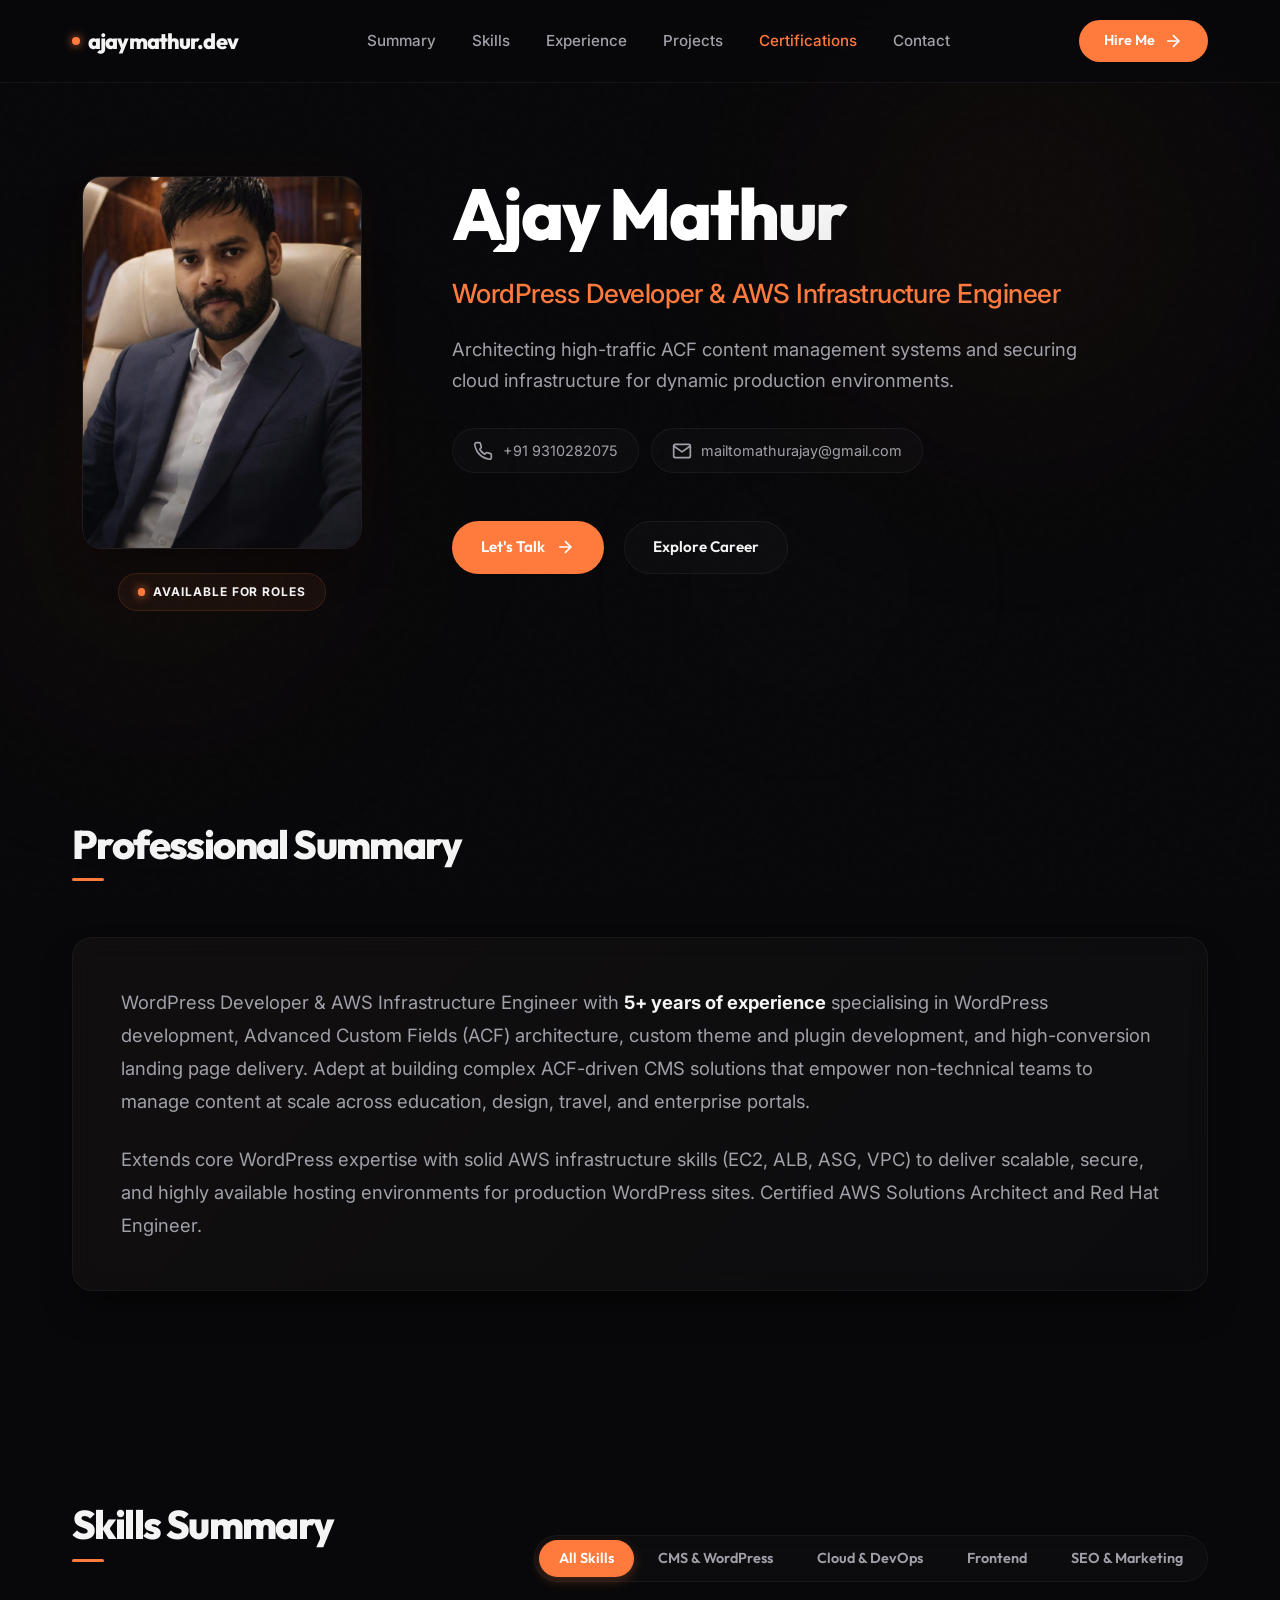
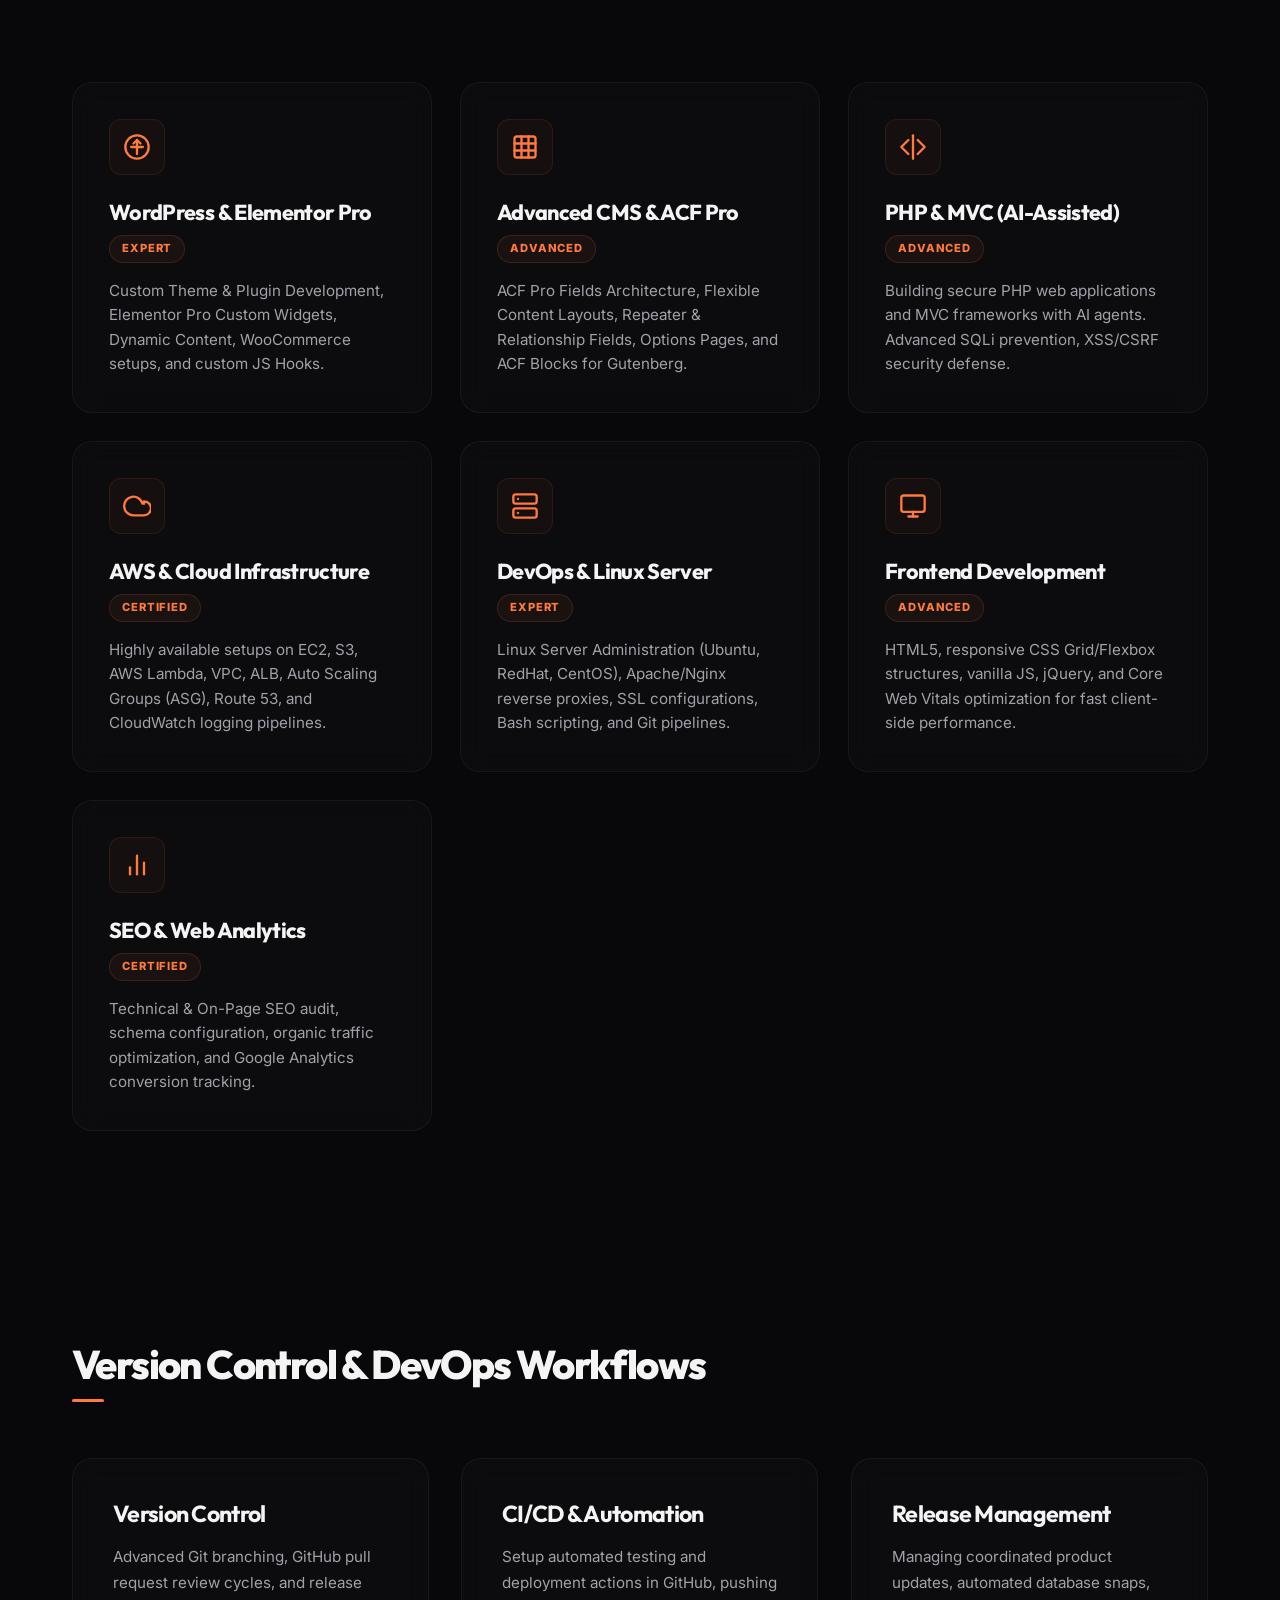
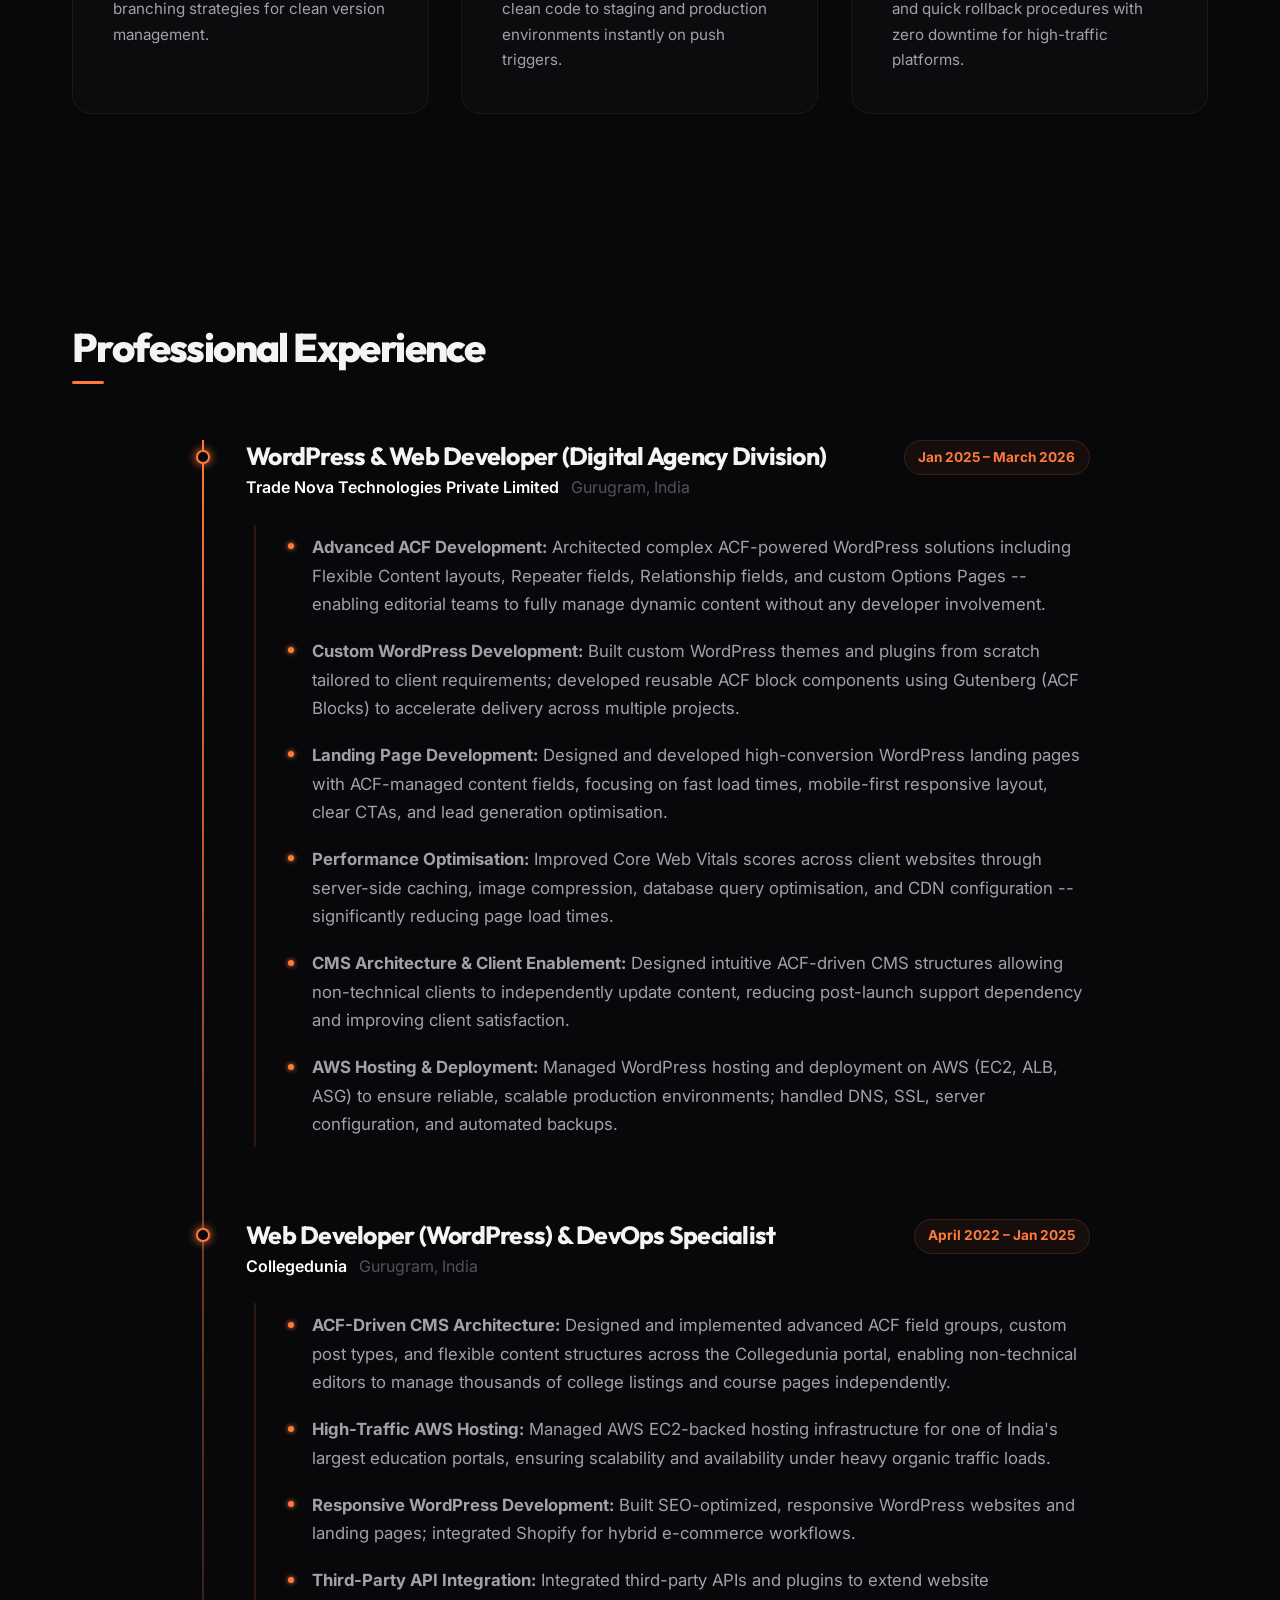
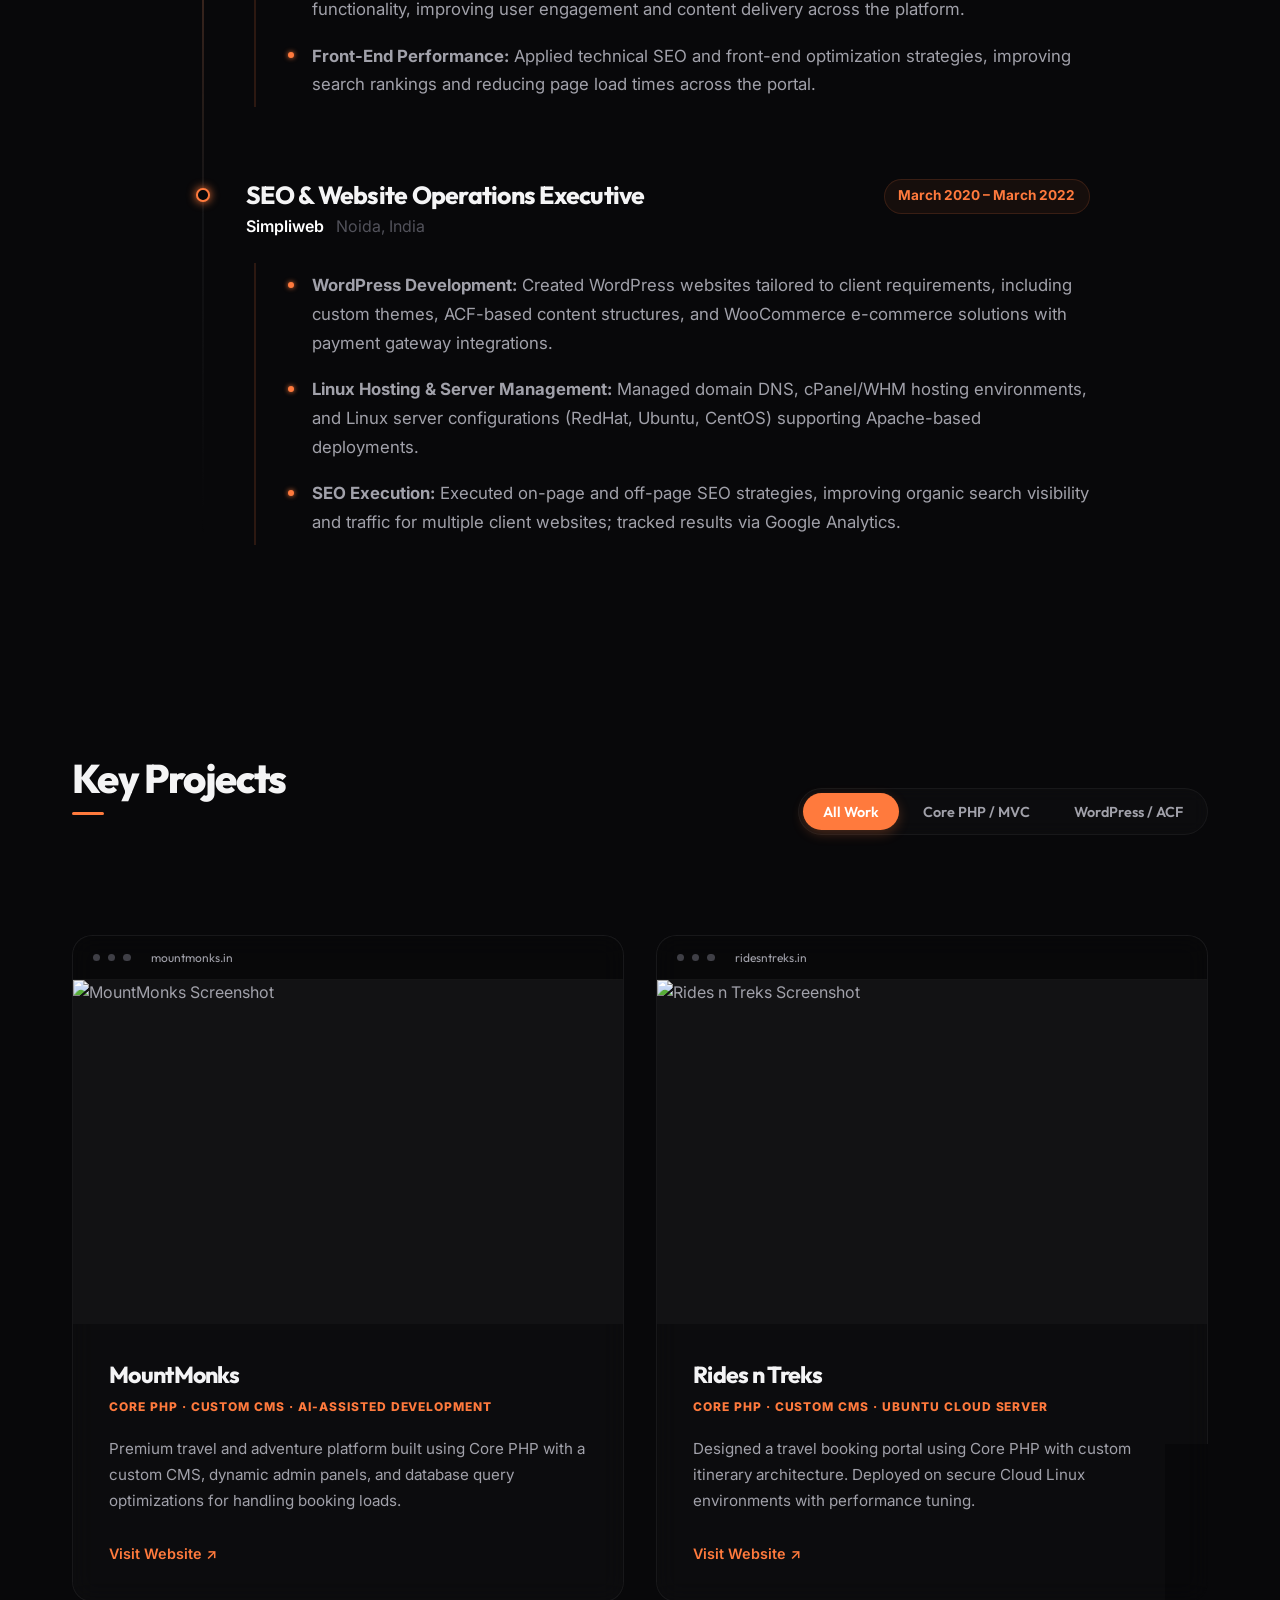
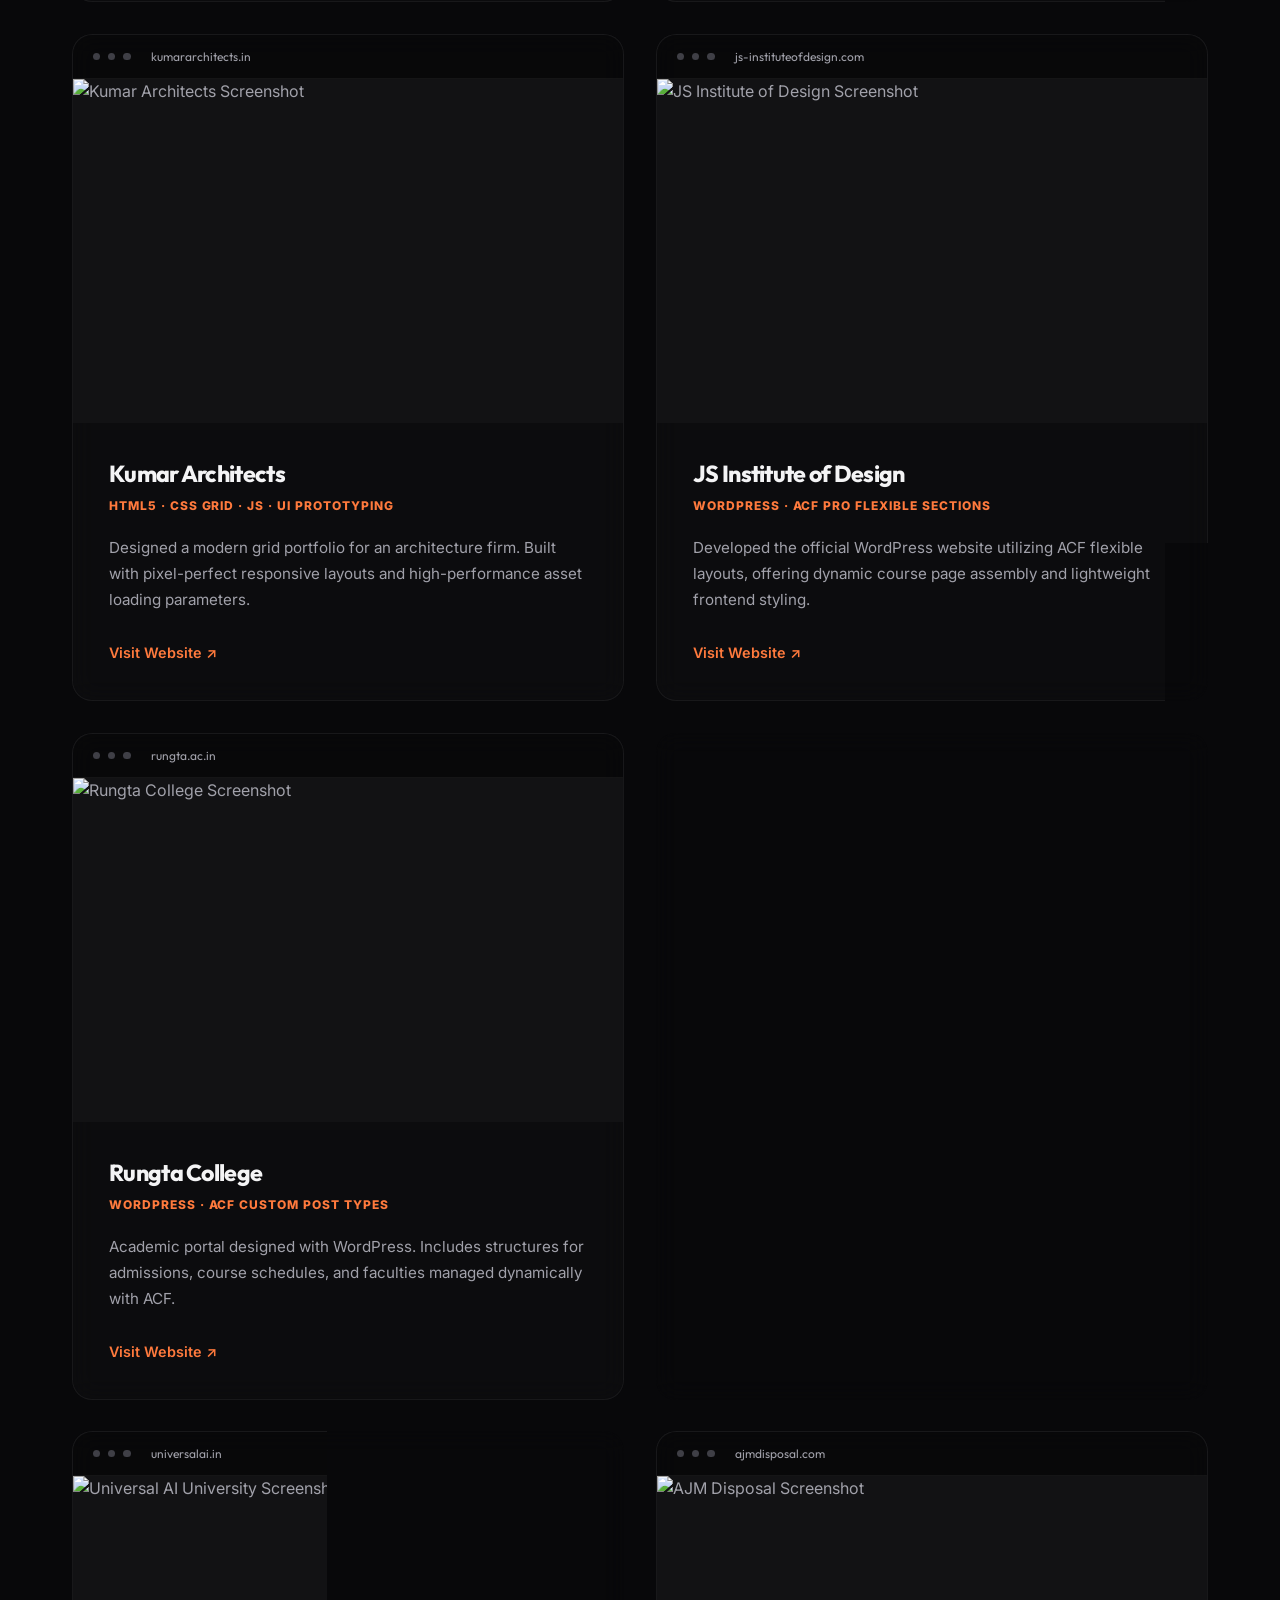
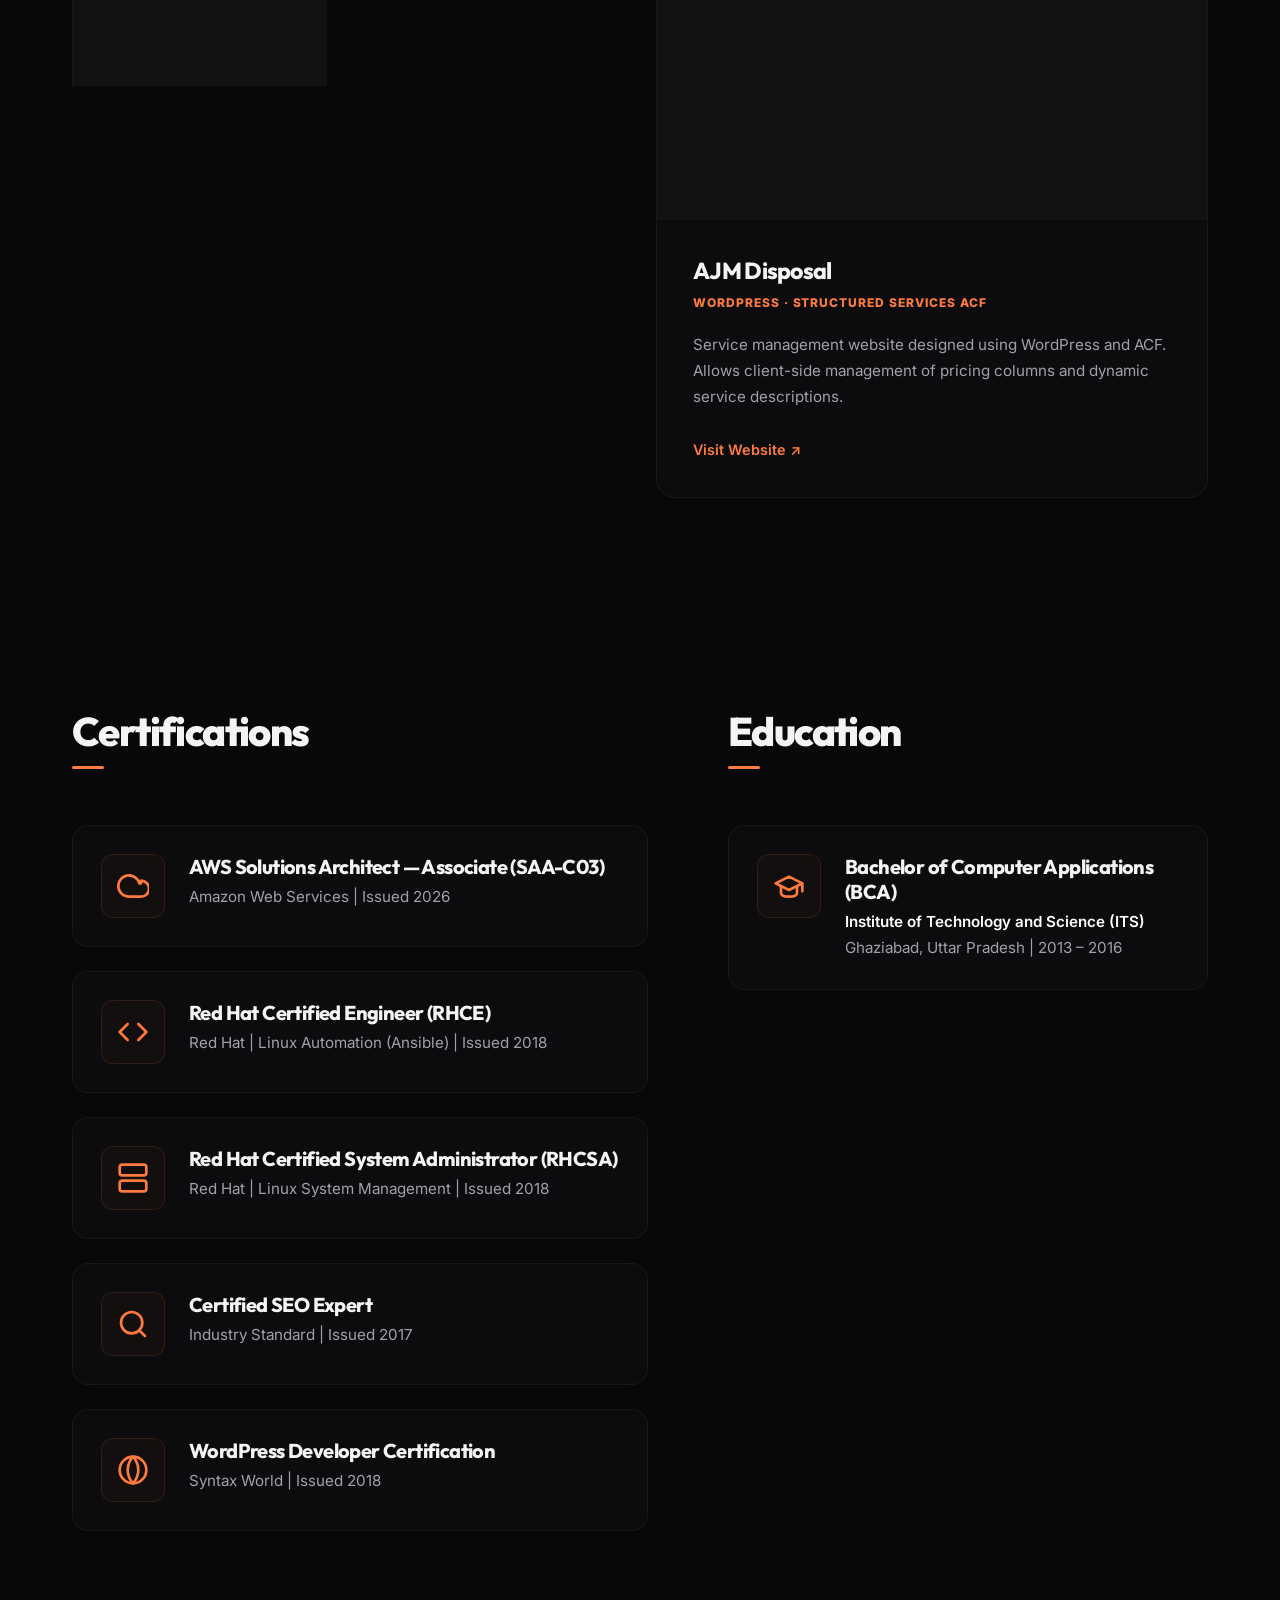
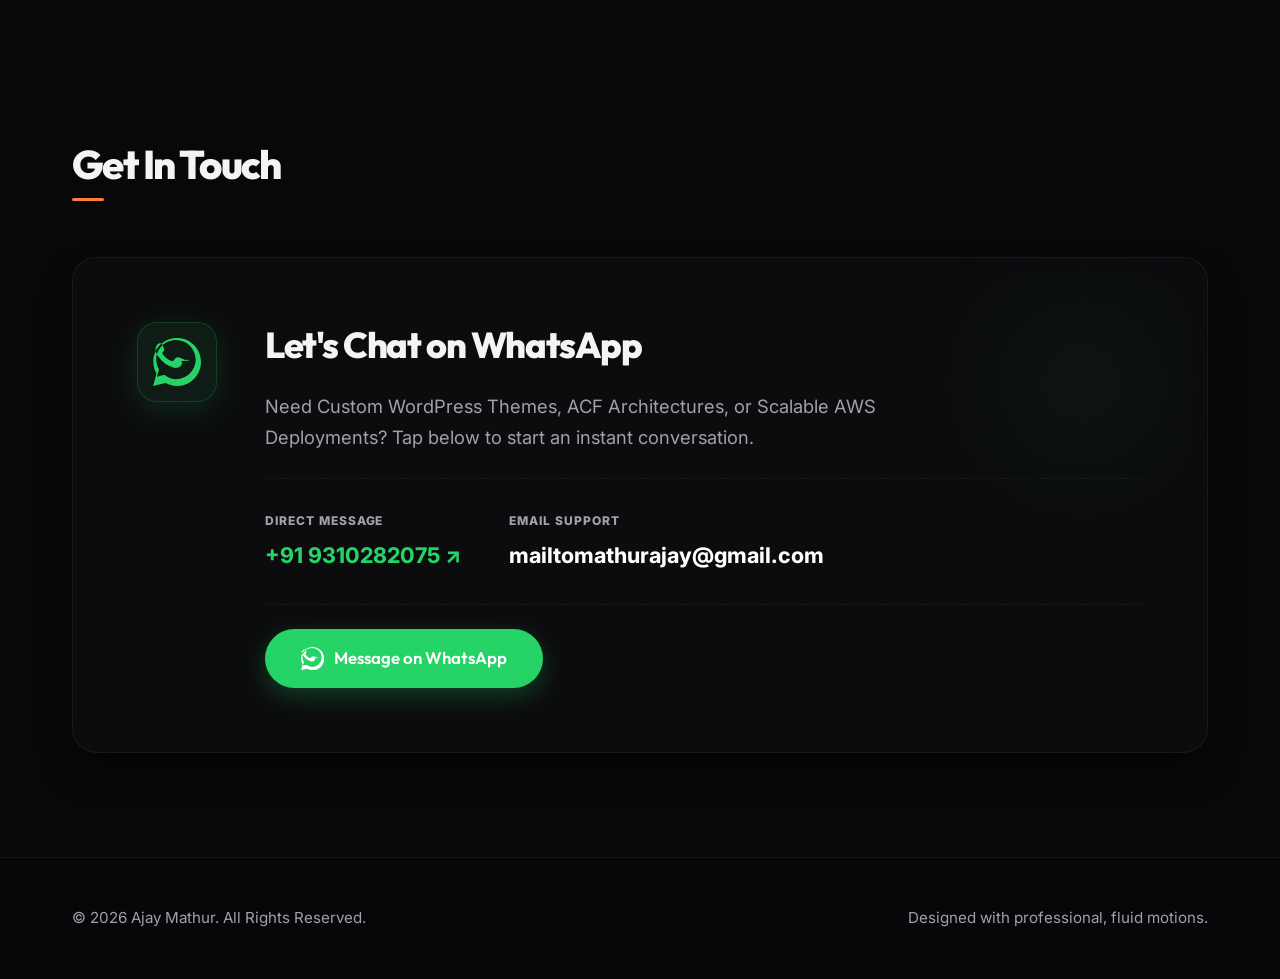
==== commit 7b1428b4: "fix: resolve SVG fill rendering bugs, header button dimensions, and hero section line breaks" ====
--- a/ajaymathur/index.html
+++ b/ajaymathur/index.html
@@ -49,9 +49,9 @@
         <a href="#contact" class="nav-link">Contact</a>
       </nav>
       <div class="header-actions">
-        <a href="#contact" class="btn btn-primary btn-sm header-hire-btn">
+        <a href="#contact" class="btn btn-primary header-hire-btn">
           <span>Hire Me</span>
-          <svg class="icon btn-arrow" viewBox="0 0 24 24" fill="none" stroke="currentColor" stroke-width="2.5"><line x1="5" y1="12" x2="19" y2="12"></line><polyline points="12 5 19 12 12 19"></polyline></svg>
+          <svg class="icon-outline btn-arrow" viewBox="0 0 24 24" fill="none" stroke="currentColor" stroke-width="2.5"><line x1="5" y1="12" x2="19" y2="12"></line><polyline points="12 5 19 12 12 19"></polyline></svg>
         </a>
         <button class="menu-toggle" id="menu-toggle" aria-label="Toggle Menu">
           <span></span><span></span><span></span>
@@ -86,11 +86,11 @@
           
           <div class="contact-chips reveal-fade-in reveal-delay-4">
             <a href="tel:+919310282075" class="chip">
-              <svg class="icon" viewBox="0 0 24 24" fill="none" stroke="currentColor" stroke-width="2" stroke-linecap="round" stroke-linejoin="round"><path d="M22 16.92v3a2 2 0 0 1-2.18 2 19.79 19.79 0 0 1-8.63-3.07 19.5 19.5 0 0 1-6-6 19.79 19.79 0 0 1-3.07-8.67A2 2 0 0 1 4.11 2h3a2 2 0 0 1 2 1.72 12.84 12.84 0 0 0 .7 2.81 2 2 0 0 1-.45 2.11L8.09 9.91a16 16 0 0 0 6 6l1.27-1.27a2 2 0 0 1 2.11-.45 12.84 12.84 0 0 0 2.81.7A2 2 0 0 1 22 16.92z"></path></svg>
+              <svg class="icon-outline" viewBox="0 0 24 24" fill="none" stroke="currentColor" stroke-width="2" stroke-linecap="round" stroke-linejoin="round"><path d="M22 16.92v3a2 2 0 0 1-2.18 2 19.79 19.79 0 0 1-8.63-3.07 19.5 19.5 0 0 1-6-6 19.79 19.79 0 0 1-3.07-8.67A2 2 0 0 1 4.11 2h3a2 2 0 0 1 2 1.72 12.84 12.84 0 0 0 .7 2.81 2 2 0 0 1-.45 2.11L8.09 9.91a16 16 0 0 0 6 6l1.27-1.27a2 2 0 0 1 2.11-.45 12.84 12.84 0 0 0 2.81.7A2 2 0 0 1 22 16.92z"></path></svg>
               <span>+91 9310282075</span>
             </a>
             <a href="mailto:mailtomathurajay@gmail.com" class="chip">
-              <svg class="icon" viewBox="0 0 24 24" fill="none" stroke="currentColor" stroke-width="2" stroke-linecap="round" stroke-linejoin="round"><path d="M4 4h16c1.1 0 2 .9 2 2v12c0 1.1-.9 2-2 2H4c-1.1 0-2-.9-2-2V6c0-1.1.9-2 2-2z"></path><polyline points="22,6 12,13 2,6"></polyline></svg>
+              <svg class="icon-outline" viewBox="0 0 24 24" fill="none" stroke="currentColor" stroke-width="2" stroke-linecap="round" stroke-linejoin="round"><path d="M4 4h16c1.1 0 2 .9 2 2v12c0 1.1-.9 2-2 2H4c-1.1 0-2-.9-2-2V6c0-1.1.9-2 2-2z"></path><polyline points="22,6 12,13 2,6"></polyline></svg>
               <span>mailtomathurajay@gmail.com</span>
             </a>
           </div>
@@ -98,7 +98,7 @@
           <div class="hero-actions reveal-fade-in reveal-delay-5">
             <a href="#contact" class="btn btn-primary">
               <span>Let's Talk</span>
-              <svg class="icon btn-arrow" viewBox="0 0 24 24" fill="none" stroke="currentColor" stroke-width="2.5"><line x1="5" y1="12" x2="19" y2="12"></line><polyline points="12 5 19 12 12 19"></polyline></svg>
+              <svg class="icon-outline btn-arrow" viewBox="0 0 24 24" fill="none" stroke="currentColor" stroke-width="2.5"><line x1="5" y1="12" x2="19" y2="12"></line><polyline points="12 5 19 12 12 19"></polyline></svg>
             </a>
             <a href="#experience" class="btn btn-secondary">Explore Career</a>
           </div>
@@ -140,7 +140,6 @@
           <!-- Skill 1 -->
           <div class="skill-card reveal-scale" data-category="cms">
             <div class="skill-icon">
-              <!-- Custom WordPress SVG -->
               <svg viewBox="0 0 24 24" fill="none" stroke="currentColor" stroke-width="2" stroke-linecap="round" stroke-linejoin="round"><path d="M12 22c5.523 0 10-4.477 10-10S17.523 2 12 2 2 6.477 2 12s4.477 10 10 10z"></path><path d="M12 6v12"></path><path d="M17 12H7"></path><path d="M15 9l-3-3-3 3"></path></svg>
             </div>
             <h3 class="skill-name">WordPress & Elementor Pro</h3>
@@ -151,7 +150,6 @@
           <!-- Skill 2 -->
           <div class="skill-card reveal-scale" data-category="cms">
             <div class="skill-icon">
-              <!-- Custom CMS Grid SVG -->
               <svg viewBox="0 0 24 24" fill="none" stroke="currentColor" stroke-width="2" stroke-linecap="round" stroke-linejoin="round"><rect x="3" y="3" width="18" height="18" rx="2" ry="2"></rect><line x1="9" y1="3" x2="9" y2="21"></line><line x1="15" y1="3" x2="15" y2="21"></line><line x1="3" y1="9" x2="21" y2="9"></line><line x1="3" y1="15" x2="21" y2="15"></line></svg>
             </div>
             <h3 class="skill-name">Advanced CMS & ACF Pro</h3>
@@ -162,7 +160,6 @@
           <!-- Skill 3 -->
           <div class="skill-card reveal-scale" data-category="cms">
             <div class="skill-icon">
-              <!-- Custom PHP SVG -->
               <svg viewBox="0 0 24 24" fill="none" stroke="currentColor" stroke-width="2" stroke-linecap="round" stroke-linejoin="round"><polyline points="16 18 22 12 16 6"></polyline><polyline points="8 6 2 12 8 18"></polyline><line x1="12" y1="2" x2="12" y2="22"></line></svg>
             </div>
             <h3 class="skill-name">PHP & MVC (AI-Assisted)</h3>
@@ -173,7 +170,6 @@
           <!-- Skill 4 -->
           <div class="skill-card reveal-scale" data-category="cloud">
             <div class="skill-icon">
-              <!-- Custom AWS Cloud SVG -->
               <svg viewBox="0 0 24 24" fill="none" stroke="currentColor" stroke-width="2" stroke-linecap="round" stroke-linejoin="round"><path d="M18 10h-1.26A8 8 0 1 0 9 20h9a6 6 0 0 0 0-12z"></path></svg>
             </div>
             <h3 class="skill-name">AWS & Cloud Infrastructure</h3>
@@ -184,7 +180,6 @@
           <!-- Skill 5 -->
           <div class="skill-card reveal-scale" data-category="cloud">
             <div class="skill-icon">
-              <!-- Custom Server SVG -->
               <svg viewBox="0 0 24 24" fill="none" stroke="currentColor" stroke-width="2" stroke-linecap="round" stroke-linejoin="round"><rect x="2" y="2" width="20" height="8" rx="2" ry="2"></rect><rect x="2" y="14" width="20" height="8" rx="2" ry="2"></rect><line x1="6" y1="6" x2="6.01" y2="6"></line><line x1="6" y1="18" x2="6.01" y2="18"></line></svg>
             </div>
             <h3 class="skill-name">DevOps & Linux Server</h3>
@@ -195,7 +190,6 @@
           <!-- Skill 6 -->
           <div class="skill-card reveal-scale" data-category="frontend">
             <div class="skill-icon">
-              <!-- Custom CSS Grid/Responsive SVG -->
               <svg viewBox="0 0 24 24" fill="none" stroke="currentColor" stroke-width="2" stroke-linecap="round" stroke-linejoin="round"><rect x="2" y="3" width="20" height="14" rx="2" ry="2"></rect><line x1="8" y1="21" x2="16" y2="21"></line><line x1="12" y1="17" x2="12" y2="21"></line></svg>
             </div>
             <h3 class="skill-name">Frontend Development</h3>
@@ -206,7 +200,6 @@
           <!-- Skill 7 -->
           <div class="skill-card reveal-scale" data-category="marketing">
             <div class="skill-icon">
-              <!-- Custom SEO Graph SVG -->
               <svg viewBox="0 0 24 24" fill="none" stroke="currentColor" stroke-width="2" stroke-linecap="round" stroke-linejoin="round"><path d="M18 20V10"></path><path d="M12 20V4"></path><path d="M6 20v-6"></path></svg>
             </div>
             <h3 class="skill-name">SEO & Web Analytics</h3>
@@ -259,7 +252,7 @@
             </div>
             <div class="timeline-body">
               <ul class="experience-list">
-                <li><strong>Advanced ACF Development:</strong> Architected complex ACF-powered WordPress solutions including Flexible Content layouts, Repeater fields, Relationship fields, and Options Pages -- enabling editorial teams to fully manage dynamic content without any developer involvement.</li>
+                <li><strong>Advanced ACF Development:</strong> Architected complex ACF-powered WordPress solutions including Flexible Content layouts, Repeater fields, Relationship fields, and custom Options Pages -- enabling editorial teams to fully manage dynamic content without any developer involvement.</li>
                 <li><strong>Custom WordPress Development:</strong> Built custom WordPress themes and plugins from scratch tailored to client requirements; developed reusable ACF block components using Gutenberg (ACF Blocks) to accelerate delivery across multiple projects.</li>
                 <li><strong>Landing Page Development:</strong> Designed and developed high-conversion WordPress landing pages with ACF-managed content fields, focusing on fast load times, mobile-first responsive layout, clear CTAs, and lead generation optimisation.</li>
                 <li><strong>Performance Optimisation:</strong> Improved Core Web Vitals scores across client websites through server-side caching, image compression, database query optimisation, and CDN configuration -- significantly reducing page load times.</li>
@@ -452,7 +445,7 @@
             </div>
             <div class="project-content">
               <h3>Universal AI University</h3>
-              <p class="project-tech">WordPress · ACF Architecture · Cloud Infrastructure</p>
+              <p class="project-tech">WordPress · ACF CMS · AWS Auto-Scaling</p>
               <p class="project-desc">Institutional portal for a premier AI university. Includes custom admissions layout, AWS auto-scaling support, and editorial content dashboards.</p>
               <a href="https://www.universalai.in" target="_blank" rel="noopener noreferrer" class="project-link">Visit Website ↗</a>
             </div>
@@ -491,7 +484,10 @@
             <div class="certs-list">
               <!-- Cert 1 -->
               <div class="cert-item reveal-scale">
-                <div class="cert-badge">AWS</div>
+                <div class="cert-badge">
+                  <!-- AWS / Cloud Icon -->
+                  <svg viewBox="0 0 24 24" fill="none" stroke="currentColor" stroke-width="2" stroke-linecap="round" stroke-linejoin="round"><path d="M18 10h-1.26A8 8 0 1 0 9 20h9a6 6 0 0 0 0-12z"></path></svg>
+                </div>
                 <div class="cert-details">
                   <h3>AWS Solutions Architect — Associate (SAA-C03)</h3>
                   <p class="cert-meta">Amazon Web Services | Issued 2026</p>
@@ -499,15 +495,21 @@
               </div>
               <!-- Cert 2 -->
               <div class="cert-item reveal-scale">
-                <div class="cert-badge">RHCE</div>
+                <div class="cert-badge">
+                  <!-- Red Hat / Linux / Code Brackets Icon -->
+                  <svg viewBox="0 0 24 24" fill="none" stroke="currentColor" stroke-width="2" stroke-linecap="round" stroke-linejoin="round"><polyline points="16 18 22 12 16 6"></polyline><polyline points="8 6 2 12 8 18"></polyline></svg>
+                </div>
                 <div class="cert-details">
                   <h3>Red Hat Certified Engineer (RHCE)</h3>
-                  <p class="cert-meta">Red Hat | Linux Automation (Ansible, Admin) | Issued 2018</p>
+                  <p class="cert-meta">Red Hat | Linux Automation (Ansible) | Issued 2018</p>
                 </div>
               </div>
               <!-- Cert 3 -->
               <div class="cert-item reveal-scale">
-                <div class="cert-badge">RHCSA</div>
+                <div class="cert-badge">
+                  <!-- Red Hat / Server Gear Icon -->
+                  <svg viewBox="0 0 24 24" fill="none" stroke="currentColor" stroke-width="2" stroke-linecap="round" stroke-linejoin="round"><rect x="2" y="2" width="20" height="8" rx="2" ry="2"></rect><rect x="2" y="14" width="20" height="8" rx="2" ry="2"></rect></svg>
+                </div>
                 <div class="cert-details">
                   <h3>Red Hat Certified System Administrator (RHCSA)</h3>
                   <p class="cert-meta">Red Hat | Linux System Management | Issued 2018</p>
@@ -515,7 +517,10 @@
               </div>
               <!-- Cert 4 -->
               <div class="cert-item reveal-scale">
-                <div class="cert-badge">SEO</div>
+                <div class="cert-badge">
+                  <!-- SEO Search Icon -->
+                  <svg viewBox="0 0 24 24" fill="none" stroke="currentColor" stroke-width="2" stroke-linecap="round" stroke-linejoin="round"><circle cx="11" cy="11" r="8"></circle><line x1="21" y1="21" x2="16.65" y2="16.65"></line></svg>
+                </div>
                 <div class="cert-details">
                   <h3>Certified SEO Expert</h3>
                   <p class="cert-meta">Industry Standard | Issued 2017</p>
@@ -523,7 +528,10 @@
               </div>
               <!-- Cert 5 -->
               <div class="cert-item reveal-scale">
-                <div class="cert-badge">WP</div>
+                <div class="cert-badge">
+                  <!-- WP / Globe/Grid Icon -->
+                  <svg viewBox="0 0 24 24" fill="none" stroke="currentColor" stroke-width="2" stroke-linecap="round" stroke-linejoin="round"><circle cx="12" cy="12" r="10"></circle><path d="M12 2a15.3 15.3 0 0 1 4 10 15.3 15.3 0 0 1-4 10 15.3 15.3 0 0 1-4-10 15.3 15.3 0 0 1 4-10z"></path></svg>
+                </div>
                 <div class="cert-details">
                   <h3>WordPress Developer Certification</h3>
                   <p class="cert-meta">Syntax World | Issued 2018</p>
@@ -537,7 +545,10 @@
             <h2 class="section-title">Education</h2>
             <div class="edu-list">
               <div class="edu-item reveal-scale">
-                <div class="edu-degree-icon">BCA</div>
+                <div class="edu-degree-icon">
+                  <!-- Graduation Cap Icon -->
+                  <svg viewBox="0 0 24 24" fill="none" stroke="currentColor" stroke-width="2" stroke-linecap="round" stroke-linejoin="round"><path d="M22 10v6M2 10l10-5 10 5-10 5z"></path><path d="M6 12v5c0 2 2 3 6 3s6-1 6-3v-5"></path></svg>
+                </div>
                 <div class="edu-details">
                   <h3>Bachelor of Computer Applications (BCA)</h3>
                   <p class="edu-college">Institute of Technology and Science (ITS)</p>
@@ -560,7 +571,10 @@
           <div class="contact-whatsapp-layout">
             
             <div class="whatsapp-badge">
-              <svg class="whatsapp-icon" viewBox="0 0 24 24" fill="currentColor"><path d="M.057 24l1.687-6.163c-1.041-1.804-1.588-3.849-1.587-5.946C.06 5.348 5.397.01 12.008.01c3.202.001 6.212 1.246 8.477 3.514 2.266 2.268 3.507 5.28 3.505 8.484-.004 6.657-5.34 11.997-11.953 11.997-2.005-.001-3.973-.502-5.724-1.455L0 24zm6.59-4.846c1.6.95 3.188 1.449 4.825 1.451 5.436 0 9.86-4.37 9.864-9.799.002-2.63-1.023-5.101-2.885-6.963C16.588 2.025 14.128.997 11.5.997c-5.442 0-9.87 4.372-9.874 9.802-.001 1.73.469 3.414 1.36 4.916l-.993 3.629 3.734-.979zm11.587-7.782c-.316-.156-1.872-.911-2.162-.1.015-.29-.125-.435-.41-.58-.291-.146-1.542-.593-2.66-.998-.865-.313-1.636.195-2.02.66-.385.467-.77 1.012-1.077 1.157-.308.145-.615.07-.925-.084-.31-.155-1.32-.482-2.515-1.536-.93-.82-1.558-1.832-1.74-2.14-.183-.309-.02-.476.136-.63.14-.14.316-.364.475-.546.158-.182.21-.31.316-.519.105-.207.052-.389-.026-.546-.079-.156-.71-1.688-.974-2.311-.257-.607-.54-.524-.741-.534-.19-.01-.41-.01-.63-.01-.22 0-.58.082-.88.406-.3.326-1.15 1.112-1.15 2.714 0 1.602 1.18 3.15 1.34 3.376.16.225 2.325 3.504 5.632 4.908.785.334 1.4.534 1.88.687.79.25 1.5.215 2.07.13.63-.092 1.87-.754 2.13-1.48.26-.726.26-1.35.18-1.48-.08-.13-.29-.207-.61-.364z"/></svg>
+              <!-- Custom Brand-filled WhatsApp Icon -->
+              <svg class="icon-brand" viewBox="0 0 24 24" fill="currentColor">
+                <path d="M.057 24l1.687-6.163c-1.041-1.804-1.588-3.849-1.587-5.946C.06 5.348 5.397.01 12.008.01c3.202.001 6.212 1.246 8.477 3.514 2.266 2.268 3.507 5.28 3.505 8.484-.004 6.657-5.34 11.997-11.953 11.997-2.005-.001-3.973-.502-5.724-1.455L0 24zm6.59-4.846c1.6.95 3.188 1.449 4.825 1.451 5.436 0 9.86-4.37 9.864-9.799.002-2.63-1.023-5.101-2.885-6.963C16.588 2.025 14.128.997 11.5.997c-5.442 0-9.87 4.372-9.874 9.802-.001 1.73.469 3.414 1.36 4.916l-.993 3.629 3.734-.979zm11.587-7.782c-.316-.156-1.872-.911-2.162-.1.015-.29-.125-.435-.41-.58-.291-.146-1.542-.593-2.66-.998-.865-.313-1.636.195-2.02.66-.385.467-.77 1.012-1.077 1.157-.308.145-.615.07-.925-.084-.31-.155-1.32-.482-2.515-1.536-.93-.82-1.558-1.832-1.74-2.14-.183-.309-.02-.476.136-.63.14-.14.316-.364.475-.546.158-.182.21-.31.316-.519.105-.207.052-.389-.026-.546-.079-.156-.71-1.688-.974-2.311-.257-.607-.54-.524-.741-.534-.19-.01-.41-.01-.63-.01-.22 0-.58.082-.88.406-.3.326-1.15 1.112-1.15 2.714 0 1.602 1.18 3.15 1.34 3.376.16.225 2.325 3.504 5.632 4.908.785.334 1.4.534 1.88.687.79.25 1.5.215 2.07.13.63-.092 1.87-.754 2.13-1.48.26-.726.26-1.35.18-1.48-.08-.13-.29-.207-.61-.364z"/>
+              </svg>
             </div>
             
             <div class="whatsapp-content">
@@ -581,7 +595,9 @@
 
               <a href="https://wa.me/919310282075?text=Hi%20Ajay%2C%20I%20viewed%20your%20CV%20portfolio%20and%20would%20like%20to%20discuss%20a%20project%2Frole%21" 
                  target="_blank" rel="noopener noreferrer" class="btn btn-whatsapp">
-                <svg class="icon" viewBox="0 0 24 24" fill="currentColor"><path d="M12.031 2c-5.514 0-9.99 4.477-9.99 9.99 0 2.016.602 3.896 1.637 5.474l-1.678 6.136 6.275-1.646a9.92 9.92 0 0 0 4.756 1.22c5.513 0 9.99-4.477 9.99-9.99C22.02 6.477 17.544 2 12.031 2zM12 20a7.96 7.96 0 0 1-4.07-1.116l-.292-.174-3.71.973.99-3.623-.19-.304A7.95 7.95 0 0 1 4 12c0-4.411 3.589-8 8-8s8 3.589 8 8-3.589 8-8 8z"/></svg>
+                <svg class="icon-brand btn-icon" viewBox="0 0 24 24" fill="currentColor">
+                  <path d="M.057 24l1.687-6.163c-1.041-1.804-1.588-3.849-1.587-5.946C.06 5.348 5.397.01 12.008.01c3.202.001 6.212 1.246 8.477 3.514 2.266 2.268 3.507 5.28 3.505 8.484-.004 6.657-5.34 11.997-11.953 11.997-2.005-.001-3.973-.502-5.724-1.455L0 24zm6.59-4.846c1.6.95 3.188 1.449 4.825 1.451 5.436 0 9.86-4.37 9.864-9.799.002-2.63-1.023-5.101-2.885-6.963C16.588 2.025 14.128.997 11.5.997c-5.442 0-9.87 4.372-9.874 9.802-.001 1.73.469 3.414 1.36 4.916l-.993 3.629 3.734-.979zm11.587-7.782c-.316-.156-1.872-.911-2.162-.1.015-.29-.125-.435-.41-.58-.291-.146-1.542-.593-2.66-.998-.865-.313-1.636.195-2.02.66-.385.467-.77 1.012-1.077 1.157-.308.145-.615.07-.925-.084-.31-.155-1.32-.482-2.515-1.536-.93-.82-1.558-1.832-1.74-2.14-.183-.309-.02-.476.136-.63.14-.14.316-.364.475-.546.158-.182.21-.31.316-.519.105-.207.052-.389-.026-.546-.079-.156-.71-1.688-.974-2.311-.257-.607-.54-.524-.741-.534-.19-.01-.41-.01-.63-.01-.22 0-.58.082-.88.406-.3.326-1.15 1.112-1.15 2.714 0 1.602 1.18 3.15 1.34 3.376.16.225 2.325 3.504 5.632 4.908.785.334 1.4.534 1.88.687.79.25 1.5.215 2.07.13.63-.092 1.87-.754 2.13-1.48.26-.726.26-1.35.18-1.48-.08-.13-.29-.207-.61-.364z"/>
+                </svg>
                 <span>Message on WhatsApp</span>
               </a>
             </div>
--- a/ajaymathur/css/style.css
+++ b/ajaymathur/css/style.css
@@ -45,7 +45,7 @@
   color: var(--text-primary);
   font-family: var(--font-heading);
   font-weight: 700;
-  line-height: 1.2;
+  line-height: 1.25;
   letter-spacing: -0.03em;
 }
 
@@ -151,6 +151,31 @@
   0% { transform: translate(0, 0) scale(0.95); }
   50% { transform: translate(-6%, 4%) scale(1.05); }
   100% { transform: translate(4%, -4%) scale(1); }
+}
+
+/* SVGs Icons Handling (Fixed render issue) */
+.icon-outline {
+  width: 1.25rem;
+  height: 1.25rem;
+  stroke: currentColor;
+  stroke-width: 2;
+  fill: none;
+  display: inline-block;
+  vertical-align: middle;
+}
+
+.icon-brand {
+  width: 1.25rem;
+  height: 1.25rem;
+  fill: currentColor !important;
+  stroke: none !important;
+  display: inline-block;
+  vertical-align: middle;
+}
+
+.btn-icon {
+  width: 1.45rem;
+  height: 1.45rem;
 }
 
 /* Headers & Section Title */
@@ -194,6 +219,7 @@
   border: 1px solid transparent;
   position: relative;
   overflow: hidden;
+  white-space: nowrap;
 }
 
 .btn-primary {
@@ -292,6 +318,29 @@
   color: var(--primary);
 }
 
+.header-actions {
+  display: flex;
+  align-items: center;
+  gap: 1.25rem;
+  flex-shrink: 0;
+}
+
+/* Hire Me button full size in Header */
+.header-hire-btn {
+  padding: 0.65rem 1.5rem !important;
+  font-size: 0.9rem !important;
+  border-radius: 30px !important;
+  height: 42px !important;
+  display: inline-flex !important;
+  align-items: center !important;
+  justify-content: center !important;
+  gap: 0.5rem !important;
+  white-space: nowrap !important;
+  flex-shrink: 0 !important;
+  font-family: var(--font-heading);
+  font-weight: 600;
+}
+
 .menu-toggle {
   display: none;
   flex-direction: column;
@@ -314,19 +363,19 @@
 
 /* Hero Section */
 .hero-section {
-  padding-top: 10rem;
+  padding-top: 11rem;
   padding-bottom: 6.5rem;
   position: relative;
 }
 
 .hero-container {
   display: grid;
-  grid-template-columns: 320px 1fr;
+  grid-template-columns: 300px 1fr;
   gap: 5rem;
   max-width: 1200px;
   margin: 0 auto;
   padding: 0 2rem;
-  align-items: center;
+  align-items: start;
 }
 
 .hero-portrait {
@@ -339,7 +388,7 @@
 /* Image full aani chahhiye - Portrait card rect rounded style */
 .portrait-wrapper {
   width: 100%;
-  max-width: 300px;
+  max-width: 280px;
   aspect-ratio: 3/4;
   border-radius: 20px;
   overflow: hidden;
@@ -415,6 +464,7 @@
   display: flex;
   flex-direction: column;
   gap: 1.5rem;
+  text-align: left;
 }
 
 .hero-title {
@@ -431,6 +481,7 @@
   font-weight: 500;
   color: var(--primary);
   letter-spacing: -0.02em;
+  line-height: 1.3;
 }
 
 .hero-tagline {
@@ -443,8 +494,9 @@
 .contact-chips {
   display: flex;
   flex-wrap: wrap;
-  gap: 1rem;
+  gap: 0.75rem;
   margin-top: 0.5rem;
+  margin-bottom: 1rem;
 }
 
 .chip {
@@ -459,6 +511,7 @@
   font-size: 0.9rem;
   transition: var(--transition);
   backdrop-filter: blur(8px);
+  white-space: nowrap;
 }
 
 .chip:hover {
@@ -470,8 +523,9 @@
 
 .hero-actions {
   display: flex;
+  flex-wrap: wrap;
   gap: 1.25rem;
-  margin-top: 1rem;
+  margin-top: 0.5rem;
 }
 
 /* Professional Summary */
@@ -711,16 +765,15 @@
 .timeline-title-row {
   display: flex;
   justify-content: space-between;
-  align-items: center;
-  flex-wrap: wrap;
-  gap: 0.5rem;
-  margin-bottom: 0.5rem;
+  align-items: flex-start;
+  gap: 1.5rem;
 }
 
 .role-title {
   font-size: 1.55rem;
   color: var(--text-primary);
   font-weight: 750;
+  line-height: 1.25;
 }
 
 .timeline-date {
@@ -729,24 +782,26 @@
   color: var(--primary);
   background-color: rgba(var(--primary-rgb), 0.06);
   border: 1px solid rgba(var(--primary-rgb), 0.15);
-  padding: 0.35rem 1rem;
+  padding: 0.35rem 0.85rem;
   border-radius: 30px;
+  white-space: nowrap;
 }
 
 .company-row {
   display: flex;
-  gap: 1rem;
+  align-items: center;
+  gap: 0.75rem;
   font-size: 1rem;
-  font-weight: 500;
   color: var(--text-secondary);
 }
 
 .company-name {
   color: #fff;
+  font-weight: 600;
 }
 
 .company-location {
-  color: var(--text-secondary);
+  color: var(--text-muted);
 }
 
 /* Organic Timeline Body (No Box Outline) */
@@ -933,14 +988,28 @@
   background-color: rgba(var(--primary-rgb), 0.03);
   border: 1px solid rgba(var(--primary-rgb), 0.12);
   color: var(--primary);
-  font-family: var(--font-heading);
-  font-weight: 800;
-  font-size: 0.95rem;
   display: flex;
   align-items: center;
   justify-content: center;
   border-radius: 12px;
   flex-shrink: 0;
+  transition: var(--transition);
+}
+
+.cert-item:hover .cert-badge,
+.edu-item:hover .edu-degree-icon {
+  background-color: var(--primary);
+  color: #fff;
+  border-color: var(--primary);
+}
+
+.cert-badge svg,
+.edu-degree-icon svg {
+  width: 2rem;
+  height: 2rem;
+  stroke: currentColor;
+  stroke-width: 2;
+  fill: none;
 }
 
 .cert-details h3,
@@ -1017,9 +1086,11 @@
   100% { box-shadow: 0 0 0 0 rgba(37, 211, 102, 0); }
 }
 
-.whatsapp-icon {
+.whatsapp-badge svg {
   width: 3rem;
   height: 3rem;
+  fill: #25d366 !important;
+  stroke: none !important;
 }
 
 .whatsapp-content {
@@ -1102,6 +1173,14 @@
   box-shadow: 0 12px 30px rgba(37, 211, 102, 0.4);
 }
 
+/* WhatsApp Icon inside Green Button */
+.btn-whatsapp svg {
+  width: 1.45rem;
+  height: 1.45rem;
+  fill: #fff !important;
+  stroke: none !important;
+}
+
 /* Footer Section */
 .footer {
   border-top: 1px solid var(--border);
@@ -1158,6 +1237,9 @@
   }
   .portrait-wrapper {
     margin: 0 auto;
+  }
+  .hero-info {
+    text-align: center;
   }
   .contact-chips,
   .hero-actions {
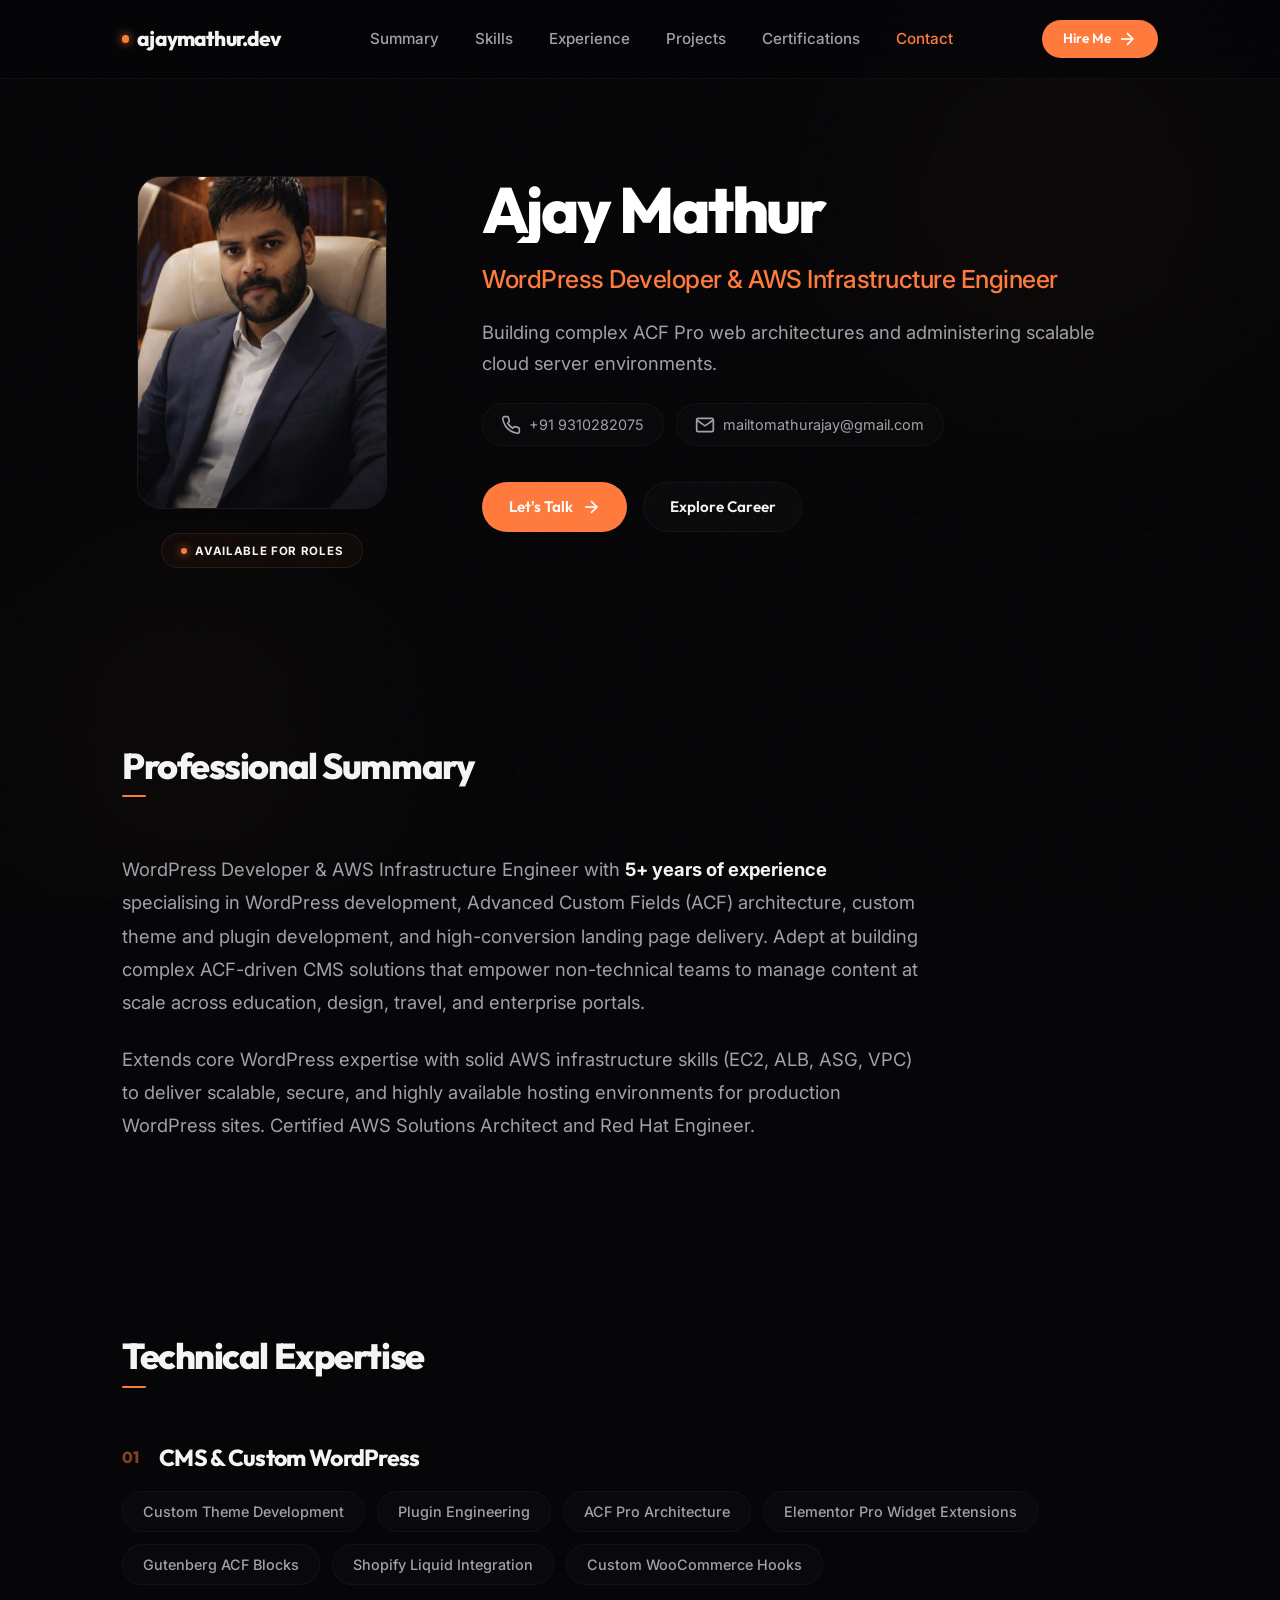
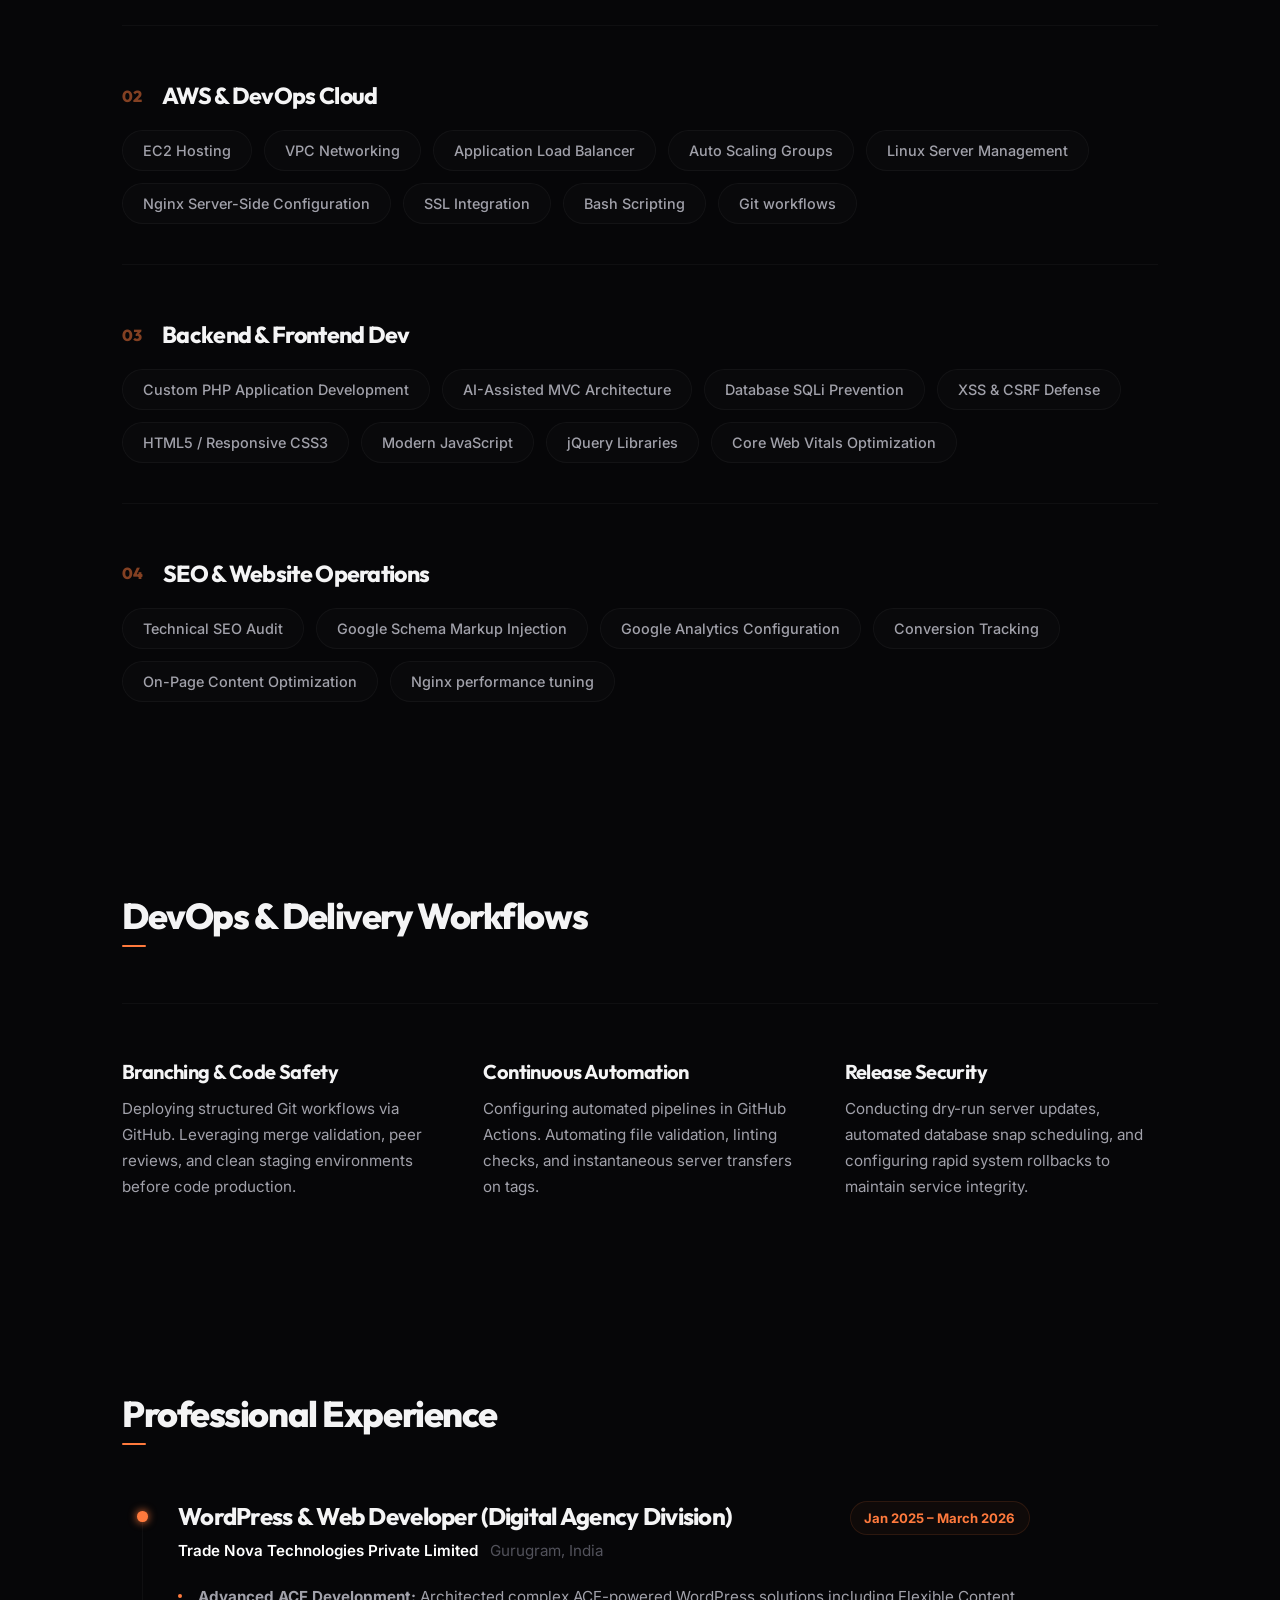
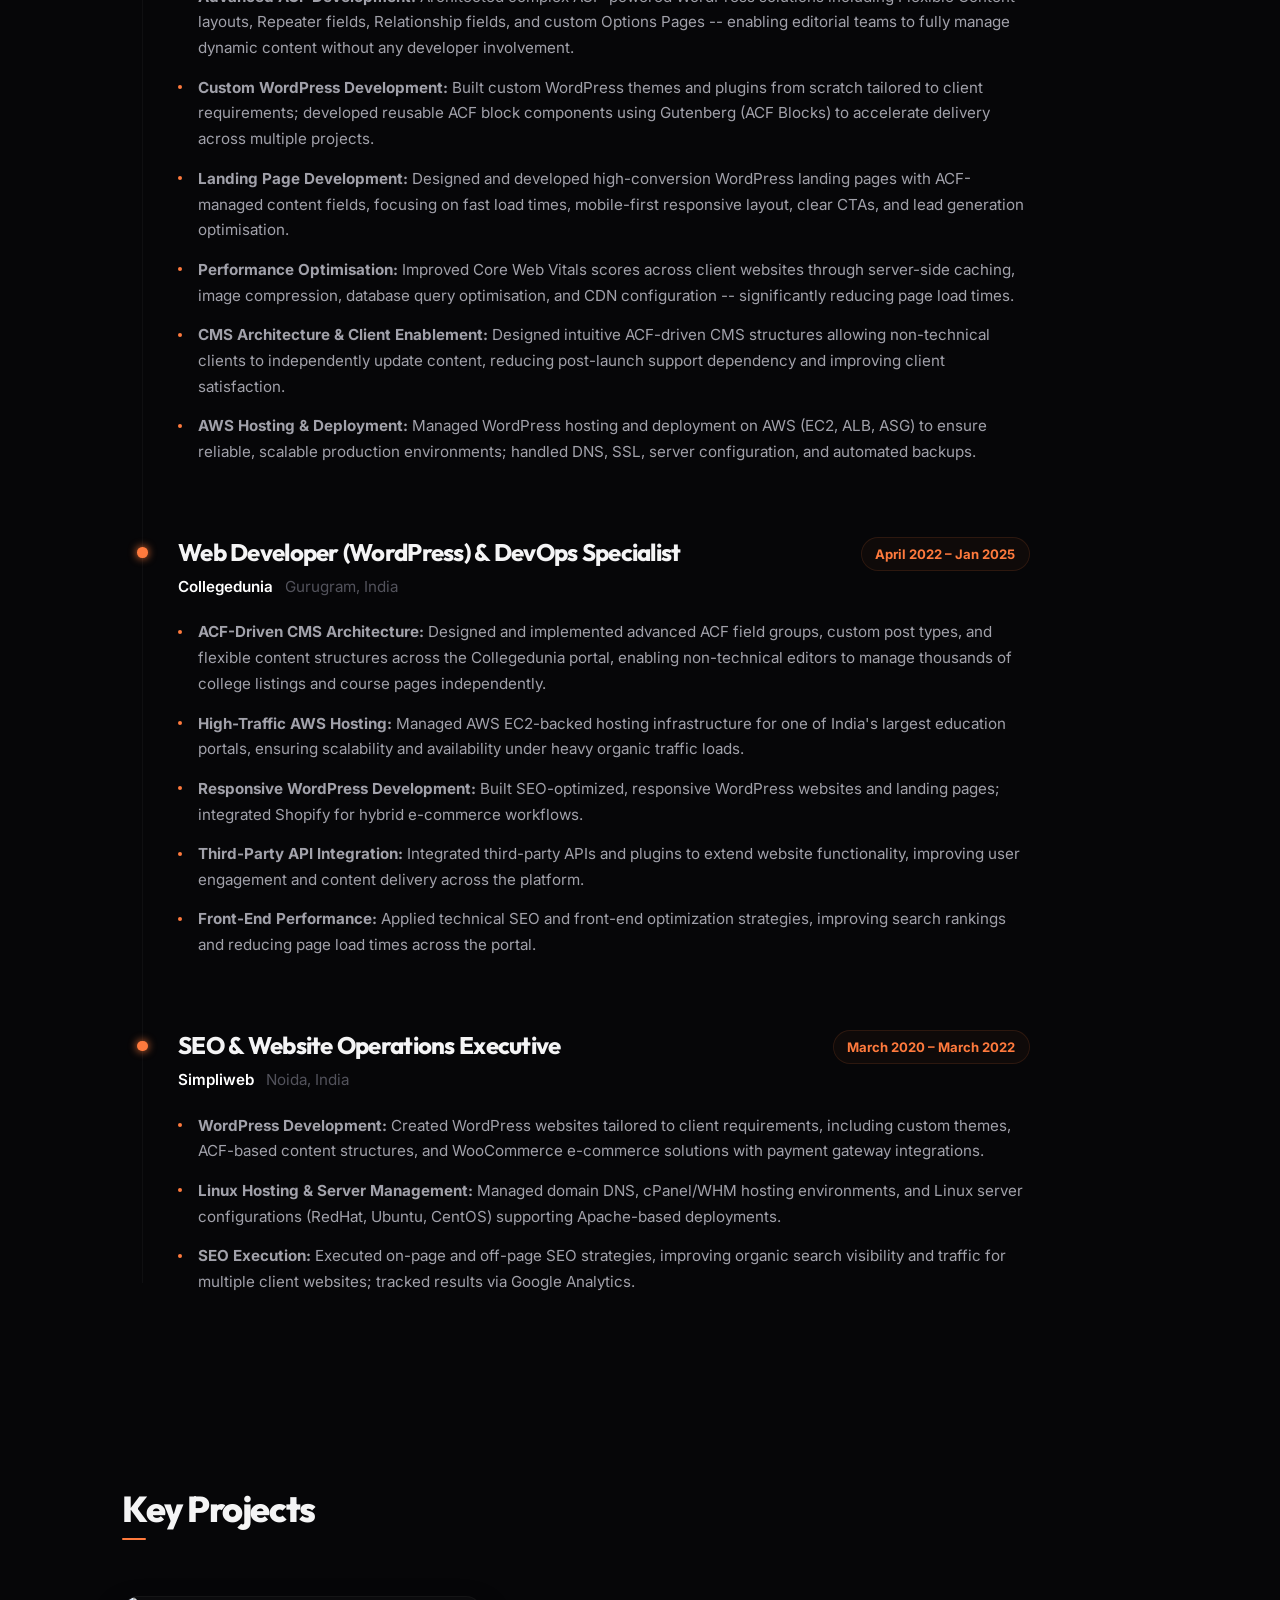
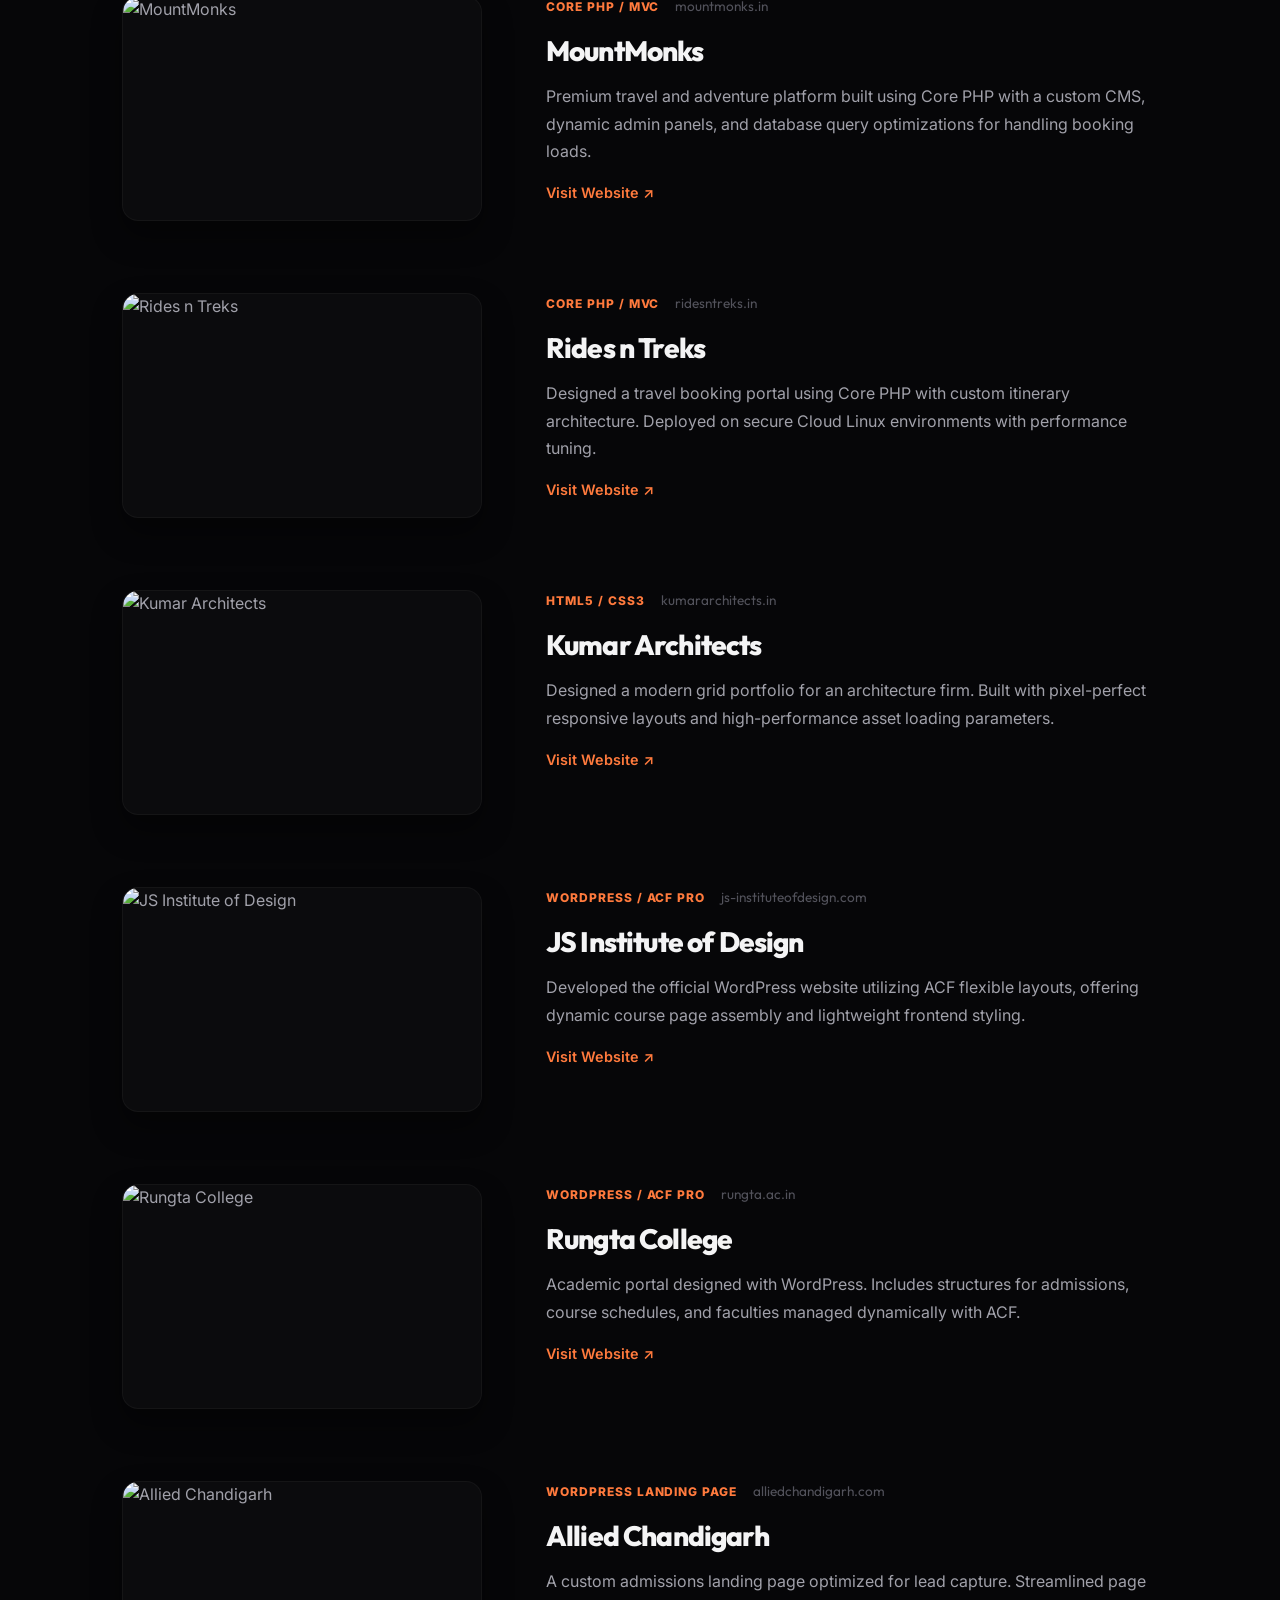
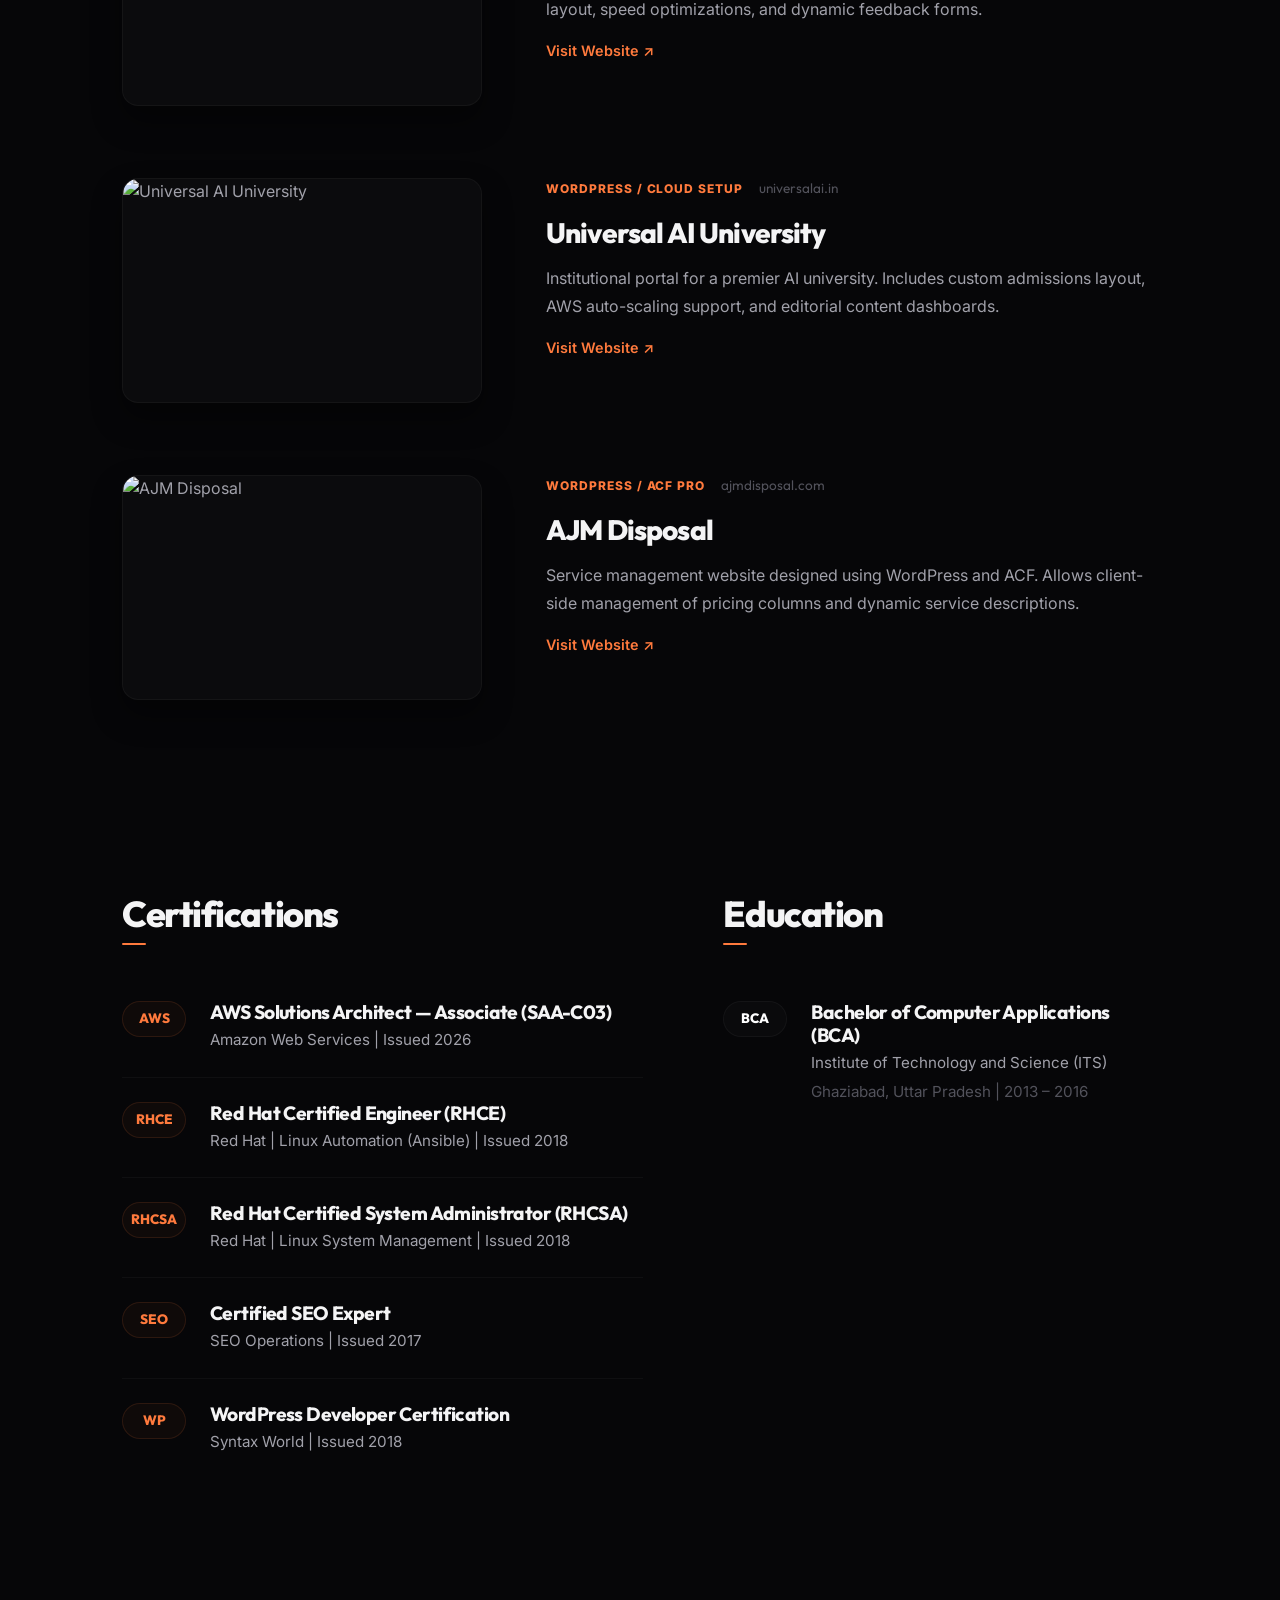
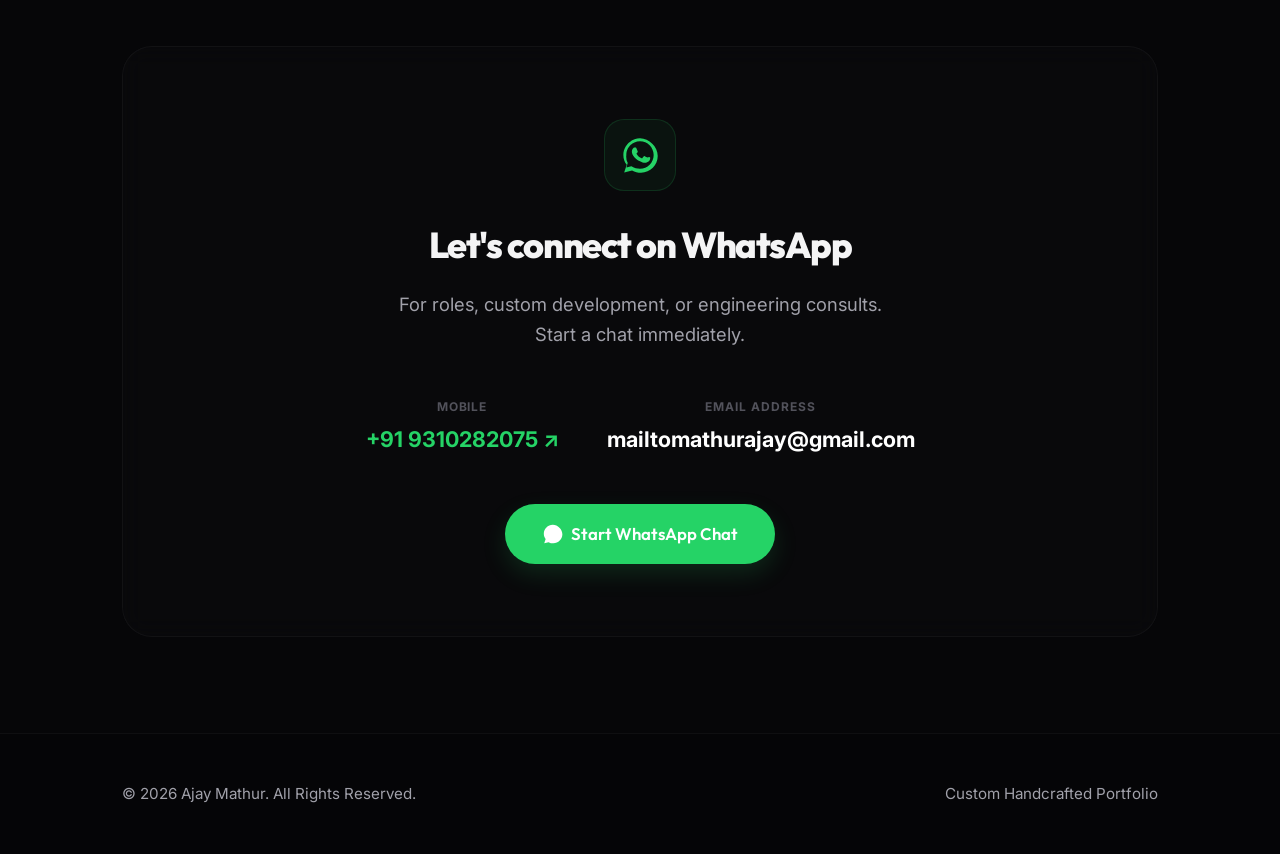
==== commit 9c739348: "design: complete redesign to minimal editorial layout, fixed WhatsApp SVGs, and added sticky bottom " ====
--- a/ajaymathur/index.html
+++ b/ajaymathur/index.html
@@ -3,15 +3,15 @@
 <head>
   <meta charset="UTF-8">
   <meta name="viewport" content="width=device-width, initial-scale=1.0">
-  <title>Ajay Mathur — Professional Portfolio & CV</title>
+  <title>Ajay Mathur — CV & Professional Portfolio</title>
   
   <!-- SEO Meta Tags -->
-  <meta name="description" content="Professional CV and Portfolio of Ajay Mathur, WordPress Developer & AWS Infrastructure Engineer with 5+ years of experience. Certified AWS Solutions Architect and Red Hat Engineer.">
+  <meta name="description" content="Professional CV of Ajay Mathur, WordPress Developer & AWS Infrastructure Engineer with 5+ years of experience. Certified AWS Solutions Architect and Red Hat Engineer.">
   <meta name="keywords" content="Ajay Mathur CV, Ajay Mathur Resume, WordPress Developer, AWS Solutions Architect, Red Hat Engineer, Collegedunia, Trade Nova, Web Developer India">
   <meta name="author" content="Ajay Mathur">
 
   <!-- Open Graph -->
-  <meta property="og:title" content="Ajay Mathur — Professional CV & Portfolio">
+  <meta property="og:title" content="Ajay Mathur — Professional CV">
   <meta property="og:description" content="WordPress Developer & AWS Infrastructure Engineer. View my skills, experience, and certified credentials.">
   <meta property="og:type" content="website">
 
@@ -25,15 +25,14 @@
 </head>
 <body>
 
-  <!-- BACKGROUND GRAIN & GLOWS -->
+  <!-- BACKGROUND EFFECTS -->
   <div class="bg-effects" aria-hidden="true">
     <div class="noise-overlay"></div>
     <div class="glow-blob glow-blob-1"></div>
     <div class="glow-blob glow-blob-2"></div>
-    <div class="glow-blob glow-blob-3"></div>
   </div>
 
-  <!-- NAVIGATION -->
+  <!-- NAVIGATION HEADER -->
   <header class="header">
     <div class="header-container">
       <a href="#" class="header-logo">
@@ -49,7 +48,8 @@
         <a href="#contact" class="nav-link">Contact</a>
       </nav>
       <div class="header-actions">
-        <a href="#contact" class="btn btn-primary header-hire-btn">
+        <a href="https://wa.me/919310282075?text=Hi%20Ajay%2C%20I%20viewed%20your%20CV%20portfolio%20and%20would%20like%20to%20discuss%20a%20project%2Frole%21" 
+           target="_blank" rel="noopener noreferrer" class="btn btn-primary header-hire-btn">
           <span>Hire Me</span>
           <svg class="icon-outline btn-arrow" viewBox="0 0 24 24" fill="none" stroke="currentColor" stroke-width="2.5"><line x1="5" y1="12" x2="19" y2="12"></line><polyline points="12 5 19 12 12 19"></polyline></svg>
         </a>
@@ -59,6 +59,21 @@
       </div>
     </div>
   </header>
+
+  <!-- STICKY BOTTOM BAR FOR MOBILE -->
+  <div class="sticky-bottom-bar print-hide">
+    <div class="sticky-bar-left">
+      <span class="sticky-bar-name">Ajay Mathur</span>
+      <span class="sticky-bar-status">Available for Roles</span>
+    </div>
+    <a href="https://wa.me/919310282075?text=Hi%20Ajay%2C%20I%20viewed%20your%20CV%20portfolio%20and%20would%20like%20to%20discuss%20a%20project%2Frole%21" 
+       target="_blank" rel="noopener noreferrer" class="btn btn-whatsapp-compact">
+      <svg viewBox="0 0 24 24" class="icon-brand-compact">
+        <path d="M12.004 2C6.51 2 2.014 6.5 2.014 12c0 2.16.7 4.21 2.02 5.92L2.5 22.5l4.73-1.24c1.66.9 3.52 1.37 5.42 1.37 5.49 0 9.99-4.5 9.99-10S17.49 2 12.004 2z"></path>
+      </svg>
+      <span>WhatsApp</span>
+    </a>
+  </div>
 
   <main class="main-content">
 
@@ -81,22 +96,23 @@
           <h1 class="hero-title reveal-fade-in reveal-delay-1">Ajay Mathur</h1>
           <p class="hero-subtitle reveal-fade-in reveal-delay-2">WordPress Developer & AWS Infrastructure Engineer</p>
           <p class="hero-tagline reveal-fade-in reveal-delay-3">
-            Architecting high-traffic ACF content management systems and securing cloud infrastructure for dynamic production environments.
+            Building complex ACF Pro web architectures and administering scalable cloud server environments.
           </p>
           
           <div class="contact-chips reveal-fade-in reveal-delay-4">
             <a href="tel:+919310282075" class="chip">
-              <svg class="icon-outline" viewBox="0 0 24 24" fill="none" stroke="currentColor" stroke-width="2" stroke-linecap="round" stroke-linejoin="round"><path d="M22 16.92v3a2 2 0 0 1-2.18 2 19.79 19.79 0 0 1-8.63-3.07 19.5 19.5 0 0 1-6-6 19.79 19.79 0 0 1-3.07-8.67A2 2 0 0 1 4.11 2h3a2 2 0 0 1 2 1.72 12.84 12.84 0 0 0 .7 2.81 2 2 0 0 1-.45 2.11L8.09 9.91a16 16 0 0 0 6 6l1.27-1.27a2 2 0 0 1 2.11-.45 12.84 12.84 0 0 0 2.81.7A2 2 0 0 1 22 16.92z"></path></svg>
+              <svg class="icon-outline" viewBox="0 0 24 24" fill="none" stroke="currentColor" stroke-width="2"><path d="M22 16.92v3a2 2 0 0 1-2.18 2 19.79 19.79 0 0 1-8.63-3.07 19.5 19.5 0 0 1-6-6 19.79 19.79 0 0 1-3.07-8.67A2 2 0 0 1 4.11 2h3a2 2 0 0 1 2 1.72 12.84 12.84 0 0 0 .7 2.81 2 2 0 0 1-.45 2.11L8.09 9.91a16 16 0 0 0 6 6l1.27-1.27a2 2 0 0 1 2.11-.45 12.84 12.84 0 0 0 2.81.7A2 2 0 0 1 22 16.92z"></path></svg>
               <span>+91 9310282075</span>
             </a>
             <a href="mailto:mailtomathurajay@gmail.com" class="chip">
-              <svg class="icon-outline" viewBox="0 0 24 24" fill="none" stroke="currentColor" stroke-width="2" stroke-linecap="round" stroke-linejoin="round"><path d="M4 4h16c1.1 0 2 .9 2 2v12c0 1.1-.9 2-2 2H4c-1.1 0-2-.9-2-2V6c0-1.1.9-2 2-2z"></path><polyline points="22,6 12,13 2,6"></polyline></svg>
+              <svg class="icon-outline" viewBox="0 0 24 24" fill="none" stroke="currentColor" stroke-width="2"><path d="M4 4h16c1.1 0 2 .9 2 2v12c0 1.1-.9 2-2 2H4c-1.1 0-2-.9-2-2V6c0-1.1.9-2 2-2z"></path><polyline points="22,6 12,13 2,6"></polyline></svg>
               <span>mailtomathurajay@gmail.com</span>
             </a>
           </div>
 
           <div class="hero-actions reveal-fade-in reveal-delay-5">
-            <a href="#contact" class="btn btn-primary">
+            <a href="https://wa.me/919310282075?text=Hi%20Ajay%2C%20I%20viewed%20your%20CV%20portfolio%20and%20would%20like%20to%20discuss%20a%20project%2Frole%21" 
+               target="_blank" rel="noopener noreferrer" class="btn btn-primary">
               <span>Let's Talk</span>
               <svg class="icon-outline btn-arrow" viewBox="0 0 24 24" fill="none" stroke="currentColor" stroke-width="2.5"><line x1="5" y1="12" x2="19" y2="12"></line><polyline points="12 5 19 12 12 19"></polyline></svg>
             </a>
@@ -107,137 +123,129 @@
       </div>
     </section>
 
-    <!-- PROFESSIONAL SUMMARY -->
+    <!-- SUMMARY -->
     <section id="summary" class="summary-section section-padding">
       <div class="container">
         <h2 class="section-title">Professional Summary</h2>
-        <div class="summary-card reveal-scale">
-          <p class="summary-text">
-            WordPress Developer & AWS Infrastructure Engineer with <strong>5+ years of experience</strong> specialising in WordPress development, Advanced Custom Fields (ACF) architecture, custom theme and plugin development, and high-conversion landing page delivery. Adept at building complex ACF-driven CMS solutions that empower non-technical teams to manage content at scale across education, design, travel, and enterprise portals. 
+        <div class="summary-content reveal-fade-in">
+          <p>
+            WordPress Developer & AWS Infrastructure Engineer with <strong>5+ years of experience</strong> specialising in WordPress development, Advanced Custom Fields (ACF) architecture, custom theme and plugin development, and high-conversion landing page delivery. Adept at building complex ACF-driven CMS solutions that empower non-technical teams to manage content at scale across education, design, travel, and enterprise portals.
           </p>
-          <p class="summary-text">
+          <p>
             Extends core WordPress expertise with solid AWS infrastructure skills (EC2, ALB, ASG, VPC) to deliver scalable, secure, and highly available hosting environments for production WordPress sites. Certified AWS Solutions Architect and Red Hat Engineer.
           </p>
         </div>
       </div>
     </section>
 
-    <!-- SKILLS SUMMARY -->
+    <!-- SKILLS (EDITORIAL TAG CLOUD LAYOUT - NO BOX CARDS) -->
     <section id="skills" class="skills-section section-padding">
       <div class="container">
-        <div class="section-header">
-          <h2 class="section-title">Skills Summary</h2>
-          <div class="skills-filter" id="skills-filter">
-            <button class="filter-btn active" data-filter="all">All Skills</button>
-            <button class="filter-btn" data-filter="cms">CMS & WordPress</button>
-            <button class="filter-btn" data-filter="cloud">Cloud & DevOps</button>
-            <button class="filter-btn" data-filter="frontend">Frontend</button>
-            <button class="filter-btn" data-filter="marketing">SEO & Marketing</button>
-          </div>
-        </div>
-
-        <div class="skills-grid" id="skills-grid">
-          <!-- Skill 1 -->
-          <div class="skill-card reveal-scale" data-category="cms">
-            <div class="skill-icon">
-              <svg viewBox="0 0 24 24" fill="none" stroke="currentColor" stroke-width="2" stroke-linecap="round" stroke-linejoin="round"><path d="M12 22c5.523 0 10-4.477 10-10S17.523 2 12 2 2 6.477 2 12s4.477 10 10 10z"></path><path d="M12 6v12"></path><path d="M17 12H7"></path><path d="M15 9l-3-3-3 3"></path></svg>
-            </div>
-            <h3 class="skill-name">WordPress & Elementor Pro</h3>
-            <span class="skill-badge">Expert</span>
-            <p class="skill-desc">Custom Theme & Plugin Development, Elementor Pro Custom Widgets, Dynamic Content, WooCommerce setups, and custom JS Hooks.</p>
-          </div>
-
-          <!-- Skill 2 -->
-          <div class="skill-card reveal-scale" data-category="cms">
-            <div class="skill-icon">
-              <svg viewBox="0 0 24 24" fill="none" stroke="currentColor" stroke-width="2" stroke-linecap="round" stroke-linejoin="round"><rect x="3" y="3" width="18" height="18" rx="2" ry="2"></rect><line x1="9" y1="3" x2="9" y2="21"></line><line x1="15" y1="3" x2="15" y2="21"></line><line x1="3" y1="9" x2="21" y2="9"></line><line x1="3" y1="15" x2="21" y2="15"></line></svg>
-            </div>
-            <h3 class="skill-name">Advanced CMS & ACF Pro</h3>
-            <span class="skill-badge">Advanced</span>
-            <p class="skill-desc">ACF Pro Fields Architecture, Flexible Content Layouts, Repeater & Relationship Fields, Options Pages, and ACF Blocks for Gutenberg.</p>
-          </div>
-
-          <!-- Skill 3 -->
-          <div class="skill-card reveal-scale" data-category="cms">
-            <div class="skill-icon">
-              <svg viewBox="0 0 24 24" fill="none" stroke="currentColor" stroke-width="2" stroke-linecap="round" stroke-linejoin="round"><polyline points="16 18 22 12 16 6"></polyline><polyline points="8 6 2 12 8 18"></polyline><line x1="12" y1="2" x2="12" y2="22"></line></svg>
-            </div>
-            <h3 class="skill-name">PHP & MVC (AI-Assisted)</h3>
-            <span class="skill-badge">Advanced</span>
-            <p class="skill-desc">Building secure PHP web applications and MVC frameworks with AI agents. Advanced SQLi prevention, XSS/CSRF security defense.</p>
-          </div>
-
-          <!-- Skill 4 -->
-          <div class="skill-card reveal-scale" data-category="cloud">
-            <div class="skill-icon">
-              <svg viewBox="0 0 24 24" fill="none" stroke="currentColor" stroke-width="2" stroke-linecap="round" stroke-linejoin="round"><path d="M18 10h-1.26A8 8 0 1 0 9 20h9a6 6 0 0 0 0-12z"></path></svg>
-            </div>
-            <h3 class="skill-name">AWS & Cloud Infrastructure</h3>
-            <span class="skill-badge">Certified</span>
-            <p class="skill-desc">Highly available setups on EC2, S3, AWS Lambda, VPC, ALB, Auto Scaling Groups (ASG), Route 53, and CloudWatch logging pipelines.</p>
-          </div>
-
-          <!-- Skill 5 -->
-          <div class="skill-card reveal-scale" data-category="cloud">
-            <div class="skill-icon">
-              <svg viewBox="0 0 24 24" fill="none" stroke="currentColor" stroke-width="2" stroke-linecap="round" stroke-linejoin="round"><rect x="2" y="2" width="20" height="8" rx="2" ry="2"></rect><rect x="2" y="14" width="20" height="8" rx="2" ry="2"></rect><line x1="6" y1="6" x2="6.01" y2="6"></line><line x1="6" y1="18" x2="6.01" y2="18"></line></svg>
-            </div>
-            <h3 class="skill-name">DevOps & Linux Server</h3>
-            <span class="skill-badge">Expert</span>
-            <p class="skill-desc">Linux Server Administration (Ubuntu, RedHat, CentOS), Apache/Nginx reverse proxies, SSL configurations, Bash scripting, and Git pipelines.</p>
-          </div>
-
-          <!-- Skill 6 -->
-          <div class="skill-card reveal-scale" data-category="frontend">
-            <div class="skill-icon">
-              <svg viewBox="0 0 24 24" fill="none" stroke="currentColor" stroke-width="2" stroke-linecap="round" stroke-linejoin="round"><rect x="2" y="3" width="20" height="14" rx="2" ry="2"></rect><line x1="8" y1="21" x2="16" y2="21"></line><line x1="12" y1="17" x2="12" y2="21"></line></svg>
-            </div>
-            <h3 class="skill-name">Frontend Development</h3>
-            <span class="skill-badge">Advanced</span>
-            <p class="skill-desc">HTML5, responsive CSS Grid/Flexbox structures, vanilla JS, jQuery, and Core Web Vitals optimization for fast client-side performance.</p>
-          </div>
-
-          <!-- Skill 7 -->
-          <div class="skill-card reveal-scale" data-category="marketing">
-            <div class="skill-icon">
-              <svg viewBox="0 0 24 24" fill="none" stroke="currentColor" stroke-width="2" stroke-linecap="round" stroke-linejoin="round"><path d="M18 20V10"></path><path d="M12 20V4"></path><path d="M6 20v-6"></path></svg>
-            </div>
-            <h3 class="skill-name">SEO & Web Analytics</h3>
-            <span class="skill-badge">Certified</span>
-            <p class="skill-desc">Technical & On-Page SEO audit, schema configuration, organic traffic optimization, and Google Analytics conversion tracking.</p>
-          </div>
-        </div>
-      </div>
-    </section>
-
-    <!-- DEVOPS & VERSION CONTROL -->
-    <section class="devops-section section-padding">
-      <div class="container">
-        <h2 class="section-title">Version Control & DevOps Workflows</h2>
-        <div class="devops-grid">
-          <div class="devops-card reveal-scale">
-            <h3>Version Control</h3>
-            <p>Advanced Git branching, GitHub pull request review cycles, and release branching strategies for clean version management.</p>
-          </div>
-          <div class="devops-card reveal-scale">
-            <h3>CI/CD & Automation</h3>
-            <p>Setup automated testing and deployment actions in GitHub, pushing clean code to staging and production environments instantly on push triggers.</p>
-          </div>
-          <div class="devops-card reveal-scale">
-            <h3>Release Management</h3>
-            <p>Managing coordinated product updates, automated database snaps, and quick rollback procedures with zero downtime for high-traffic platforms.</p>
-          </div>
-        </div>
-      </div>
-    </section>
-
-    <!-- EXPERIENCE -->
+        <h2 class="section-title">Technical Expertise</h2>
+        
+        <div class="editorial-skills-layout">
+          <!-- CMS Category -->
+          <div class="skills-group reveal-fade-in">
+            <div class="skills-group-header">
+              <span class="group-num">01</span>
+              <h3>CMS & Custom WordPress</h3>
+            </div>
+            <div class="skills-tags">
+              <span class="skill-tag">Custom Theme Development</span>
+              <span class="skill-tag">Plugin Engineering</span>
+              <span class="skill-tag">ACF Pro Architecture</span>
+              <span class="skill-tag">Elementor Pro Widget Extensions</span>
+              <span class="skill-tag">Gutenberg ACF Blocks</span>
+              <span class="skill-tag">Shopify Liquid Integration</span>
+              <span class="skill-tag">Custom WooCommerce Hooks</span>
+            </div>
+          </div>
+
+          <!-- Cloud Category -->
+          <div class="skills-group reveal-fade-in">
+            <div class="skills-group-header">
+              <span class="group-num">02</span>
+              <h3>AWS & DevOps Cloud</h3>
+            </div>
+            <div class="skills-tags">
+              <span class="skill-tag">EC2 Hosting</span>
+              <span class="skill-tag">VPC Networking</span>
+              <span class="skill-tag">Application Load Balancer</span>
+              <span class="skill-tag">Auto Scaling Groups</span>
+              <span class="skill-tag">Linux Server Management</span>
+              <span class="skill-tag">Nginx Server-Side Configuration</span>
+              <span class="skill-tag">SSL Integration</span>
+              <span class="skill-tag">Bash Scripting</span>
+              <span class="skill-tag">Git workflows</span>
+            </div>
+          </div>
+
+          <!-- Development Category -->
+          <div class="skills-group reveal-fade-in">
+            <div class="skills-group-header">
+              <span class="group-num">03</span>
+              <h3>Backend & Frontend Dev</h3>
+            </div>
+            <div class="skills-tags">
+              <span class="skill-tag">Custom PHP Application Development</span>
+              <span class="skill-tag">AI-Assisted MVC Architecture</span>
+              <span class="skill-tag">Database SQLi Prevention</span>
+              <span class="skill-tag">XSS & CSRF Defense</span>
+              <span class="skill-tag">HTML5 / Responsive CSS3</span>
+              <span class="skill-tag">Modern JavaScript</span>
+              <span class="skill-tag">jQuery Libraries</span>
+              <span class="skill-tag">Core Web Vitals Optimization</span>
+            </div>
+          </div>
+
+          <!-- Marketing Category -->
+          <div class="skills-group reveal-fade-in">
+            <div class="skills-group-header">
+              <span class="group-num">04</span>
+              <h3>SEO & Website Operations</h3>
+            </div>
+            <div class="skills-tags">
+              <span class="skill-tag">Technical SEO Audit</span>
+              <span class="skill-tag">Google Schema Markup Injection</span>
+              <span class="skill-tag">Google Analytics Configuration</span>
+              <span class="skill-tag">Conversion Tracking</span>
+              <span class="skill-tag">On-Page Content Optimization</span>
+              <span class="skill-tag">Nginx performance tuning</span>
+            </div>
+          </div>
+        </div>
+
+      </div>
+    </section>
+
+    <!-- DEVOPS & WORKFLOWS -->
+    <section class="workflows-section section-padding">
+      <div class="container">
+        <h2 class="section-title">DevOps & Delivery Workflows</h2>
+        <div class="workflows-grid">
+          <div class="workflow-item reveal-fade-in">
+            <h4>Branching & Code Safety</h4>
+            <p>Deploying structured Git workflows via GitHub. Leveraging merge validation, peer reviews, and clean staging environments before code production.</p>
+          </div>
+          <div class="workflow-item reveal-fade-in">
+            <h4>Continuous Automation</h4>
+            <p>Configuring automated pipelines in GitHub Actions. Automating file validation, linting checks, and instantaneous server transfers on tags.</p>
+          </div>
+          <div class="workflow-item reveal-fade-in">
+            <h4>Release Security</h4>
+            <p>Conducting dry-run server updates, automated database snap scheduling, and configuring rapid system rollbacks to maintain service integrity.</p>
+          </div>
+        </div>
+      </div>
+    </section>
+
+    <!-- EXPERIENCE (TIMELINE DIRECT ON CANVAS) -->
     <section id="experience" class="experience-section section-padding">
       <div class="container">
         <h2 class="section-title">Professional Experience</h2>
         
         <div class="timeline">
-          <!-- Experience 1 -->
+          <!-- Role 1 -->
           <div class="timeline-item reveal-fade-in">
             <div class="timeline-dot"></div>
             <div class="timeline-header">
@@ -262,7 +270,7 @@
             </div>
           </div>
 
-          <!-- Experience 2 -->
+          <!-- Role 2 -->
           <div class="timeline-item reveal-fade-in">
             <div class="timeline-dot"></div>
             <div class="timeline-header">
@@ -286,7 +294,7 @@
             </div>
           </div>
 
-          <!-- Experience 3 -->
+          <!-- Role 3 -->
           <div class="timeline-item reveal-fade-in">
             <div class="timeline-dot"></div>
             <div class="timeline-header">
@@ -311,309 +319,263 @@
       </div>
     </section>
 
-    <!-- PROJECTS (WITH SCREENSHOT THUMBNAILS) -->
+    <!-- KEY PROJECTS (EDITORIAL LIST LAYOUT WITH FLOATING IMAGES) -->
     <section id="projects" class="projects-section section-padding">
       <div class="container">
-        <div class="section-header">
-          <h2 class="section-title">Key Projects</h2>
-          <div class="projects-filter" id="projects-filter">
-            <button class="filter-btn active" data-filter="all">All Work</button>
-            <button class="filter-btn" data-filter="php">Core PHP / MVC</button>
-            <button class="filter-btn" data-filter="wp">WordPress / ACF</button>
-          </div>
-        </div>
-
-        <div class="projects-grid" id="projects-grid">
+        <h2 class="section-title">Key Projects</h2>
+        
+        <div class="editorial-projects-list">
           
-          <!-- Project 1: MountMonks (PHP) -->
-          <div class="project-card reveal-scale" data-category="php">
-            <div class="project-chrome">
-              <span class="dot"></span><span class="dot"></span><span class="dot"></span>
-              <span class="url">mountmonks.in</span>
-            </div>
-            <div class="project-img-wrap">
-              <img src="https://api.microlink.io/?url=https%3A%2F%2Fmountmonks.in&screenshot=true&meta=false&embed=screenshot.url&viewport.width=1280&viewport.height=800&waitFor=1000" 
-                alt="MountMonks Screenshot" class="project-img" loading="lazy">
-            </div>
-            <div class="project-content">
+          <!-- Project 1 -->
+          <div class="editorial-project-item reveal-fade-in">
+            <div class="proj-img-frame">
+              <img src="https://api.microlink.io/?url=https%3A%2F%2Fmountmonks.in&screenshot=true&meta=false&embed=screenshot.url&viewport.width=1280&viewport.height=800&waitFor=1000" alt="MountMonks" loading="lazy">
+            </div>
+            <div class="proj-details">
+              <div class="proj-meta">
+                <span class="proj-cat">Core PHP / MVC</span>
+                <span class="proj-domain">mountmonks.in</span>
+              </div>
               <h3>MountMonks</h3>
-              <p class="project-tech">Core PHP · Custom CMS · AI-assisted Development</p>
-              <p class="project-desc">Premium travel and adventure platform built using Core PHP with a custom CMS, dynamic admin panels, and database query optimizations for handling booking loads.</p>
-              <a href="https://mountmonks.in" target="_blank" rel="noopener noreferrer" class="project-link">Visit Website ↗</a>
-            </div>
-          </div>
-
-          <!-- Project 2: Rides n Treks (PHP) -->
-          <div class="project-card reveal-scale" data-category="php">
-            <div class="project-chrome">
-              <span class="dot"></span><span class="dot"></span><span class="dot"></span>
-              <span class="url">ridesntreks.in</span>
-            </div>
-            <div class="project-img-wrap">
-              <img src="https://api.microlink.io/?url=https%3A%2F%2Fridesntreks.in&screenshot=true&meta=false&embed=screenshot.url&viewport.width=1280&viewport.height=800&waitFor=1000" 
-                alt="Rides n Treks Screenshot" class="project-img" loading="lazy">
-            </div>
-            <div class="project-content">
+              <p class="proj-desc">Premium travel and adventure platform built using Core PHP with a custom CMS, dynamic admin panels, and database query optimizations for handling booking loads.</p>
+              <a href="https://mountmonks.in" target="_blank" rel="noopener noreferrer" class="proj-visit-link">Visit Website ↗</a>
+            </div>
+          </div>
+
+          <!-- Project 2 -->
+          <div class="editorial-project-item reveal-fade-in">
+            <div class="proj-img-frame">
+              <img src="https://api.microlink.io/?url=https%3A%2F%2Fridesntreks.in&screenshot=true&meta=false&embed=screenshot.url&viewport.width=1280&viewport.height=800&waitFor=1000" alt="Rides n Treks" loading="lazy">
+            </div>
+            <div class="proj-details">
+              <div class="proj-meta">
+                <span class="proj-cat">Core PHP / MVC</span>
+                <span class="proj-domain">ridesntreks.in</span>
+              </div>
               <h3>Rides n Treks</h3>
-              <p class="project-tech">Core PHP · Custom CMS · Ubuntu Cloud Server</p>
-              <p class="project-desc">Designed a travel booking portal using Core PHP with custom itinerary architecture. Deployed on secure Cloud Linux environments with performance tuning.</p>
-              <a href="https://ridesntreks.in" target="_blank" rel="noopener noreferrer" class="project-link">Visit Website ↗</a>
-            </div>
-          </div>
-
-          <!-- Project 3: Kumar Architects (PHP/HTML) -->
-          <div class="project-card reveal-scale" data-category="php">
-            <div class="project-chrome">
-              <span class="dot"></span><span class="dot"></span><span class="dot"></span>
-              <span class="url">kumararchitects.in</span>
-            </div>
-            <div class="project-img-wrap">
-              <img src="https://api.microlink.io/?url=https%3A%2F%2Fkumararchitects.in&screenshot=true&meta=false&embed=screenshot.url&viewport.width=1280&viewport.height=800&waitFor=1000" 
-                alt="Kumar Architects Screenshot" class="project-img" loading="lazy">
-            </div>
-            <div class="project-content">
+              <p class="proj-desc">Designed a travel booking portal using Core PHP with custom itinerary architecture. Deployed on secure Cloud Linux environments with performance tuning.</p>
+              <a href="https://ridesntreks.in" target="_blank" rel="noopener noreferrer" class="proj-visit-link">Visit Website ↗</a>
+            </div>
+          </div>
+
+          <!-- Project 3 -->
+          <div class="editorial-project-item reveal-fade-in">
+            <div class="proj-img-frame">
+              <img src="https://api.microlink.io/?url=https%3A%2F%2Fkumararchitects.in&screenshot=true&meta=false&embed=screenshot.url&viewport.width=1280&viewport.height=800&waitFor=1000" alt="Kumar Architects" loading="lazy">
+            </div>
+            <div class="proj-details">
+              <div class="proj-meta">
+                <span class="proj-cat">HTML5 / CSS3</span>
+                <span class="proj-domain">kumararchitects.in</span>
+              </div>
               <h3>Kumar Architects</h3>
-              <p class="project-tech">HTML5 · CSS Grid · JS · UI Prototyping</p>
-              <p class="project-desc">Designed a modern grid portfolio for an architecture firm. Built with pixel-perfect responsive layouts and high-performance asset loading parameters.</p>
-              <a href="https://kumararchitects.in" target="_blank" rel="noopener noreferrer" class="project-link">Visit Website ↗</a>
-            </div>
-          </div>
-
-          <!-- Project 4: JS Institute of Design (WP) -->
-          <div class="project-card reveal-scale" data-category="wp">
-            <div class="project-chrome">
-              <span class="dot"></span><span class="dot"></span><span class="dot"></span>
-              <span class="url">js-instituteofdesign.com</span>
-            </div>
-            <div class="project-img-wrap">
-              <img src="https://api.microlink.io/?url=https%3A%2F%2Fjs-instituteofdesign.com&screenshot=true&meta=false&embed=screenshot.url&viewport.width=1280&viewport.height=800&waitFor=1000" 
-                alt="JS Institute of Design Screenshot" class="project-img" loading="lazy">
-            </div>
-            <div class="project-content">
+              <p class="proj-desc">Designed a modern grid portfolio for an architecture firm. Built with pixel-perfect responsive layouts and high-performance asset loading parameters.</p>
+              <a href="https://kumararchitects.in" target="_blank" rel="noopener noreferrer" class="proj-visit-link">Visit Website ↗</a>
+            </div>
+          </div>
+
+          <!-- Project 4 -->
+          <div class="editorial-project-item reveal-fade-in">
+            <div class="proj-img-frame">
+              <img src="https://api.microlink.io/?url=https%3A%2F%2Fjs-instituteofdesign.com&screenshot=true&meta=false&embed=screenshot.url&viewport.width=1280&viewport.height=800&waitFor=1000" alt="JS Institute of Design" loading="lazy">
+            </div>
+            <div class="proj-details">
+              <div class="proj-meta">
+                <span class="proj-cat">WordPress / ACF Pro</span>
+                <span class="proj-domain">js-instituteofdesign.com</span>
+              </div>
               <h3>JS Institute of Design</h3>
-              <p class="project-tech">WordPress · ACF Pro Flexible Sections</p>
-              <p class="project-desc">Developed the official WordPress website utilizing ACF flexible layouts, offering dynamic course page assembly and lightweight frontend styling.</p>
-              <a href="https://js-instituteofdesign.com" target="_blank" rel="noopener noreferrer" class="project-link">Visit Website ↗</a>
-            </div>
-          </div>
-
-          <!-- Project 5: Rungta College (WP) -->
-          <div class="project-card reveal-scale" data-category="wp">
-            <div class="project-chrome">
-              <span class="dot"></span><span class="dot"></span><span class="dot"></span>
-              <span class="url">rungta.ac.in</span>
-            </div>
-            <div class="project-img-wrap">
-              <img src="https://api.microlink.io/?url=https%3A%2F%2Frungta.ac.in&screenshot=true&meta=false&embed=screenshot.url&viewport.width=1280&viewport.height=800&waitFor=1000" 
-                alt="Rungta College Screenshot" class="project-img" loading="lazy">
-            </div>
-            <div class="project-content">
+              <p class="proj-desc">Developed the official WordPress website utilizing ACF flexible layouts, offering dynamic course page assembly and lightweight frontend styling.</p>
+              <a href="https://js-instituteofdesign.com" target="_blank" rel="noopener noreferrer" class="proj-visit-link">Visit Website ↗</a>
+            </div>
+          </div>
+
+          <!-- Project 5 -->
+          <div class="editorial-project-item reveal-fade-in">
+            <div class="proj-img-frame">
+              <img src="https://api.microlink.io/?url=https%3A%2F%2Frungta.ac.in&screenshot=true&meta=false&embed=screenshot.url&viewport.width=1280&viewport.height=800&waitFor=1000" alt="Rungta College" loading="lazy">
+            </div>
+            <div class="proj-details">
+              <div class="proj-meta">
+                <span class="proj-cat">WordPress / ACF Pro</span>
+                <span class="proj-domain">rungta.ac.in</span>
+              </div>
               <h3>Rungta College</h3>
-              <p class="project-tech">WordPress · ACF Custom Post Types</p>
-              <p class="project-desc">Academic portal designed with WordPress. Includes structures for admissions, course schedules, and faculties managed dynamically with ACF.</p>
-              <a href="https://rungta.ac.in" target="_blank" rel="noopener noreferrer" class="project-link">Visit Website ↗</a>
-            </div>
-          </div>
-
-          <!-- Project 6: Allied Chandigarh (WP) -->
-          <div class="project-card reveal-scale" data-category="wp">
-            <div class="project-chrome">
-              <span class="dot"></span><span class="dot"></span><span class="dot"></span>
-              <span class="url">alliedchandigarh.com</span>
-            </div>
-            <div class="project-img-wrap">
-              <img src="https://api.microlink.io/?url=https%3A%2F%2Fwww.alliedchandigarh.com%2F&screenshot=true&meta=false&embed=screenshot.url&viewport.width=1280&viewport.height=800&waitFor=1000" 
-                alt="Allied Chandigarh Screenshot" class="project-img" loading="lazy">
-            </div>
-            <div class="project-content">
+              <p class="proj-desc">Academic portal designed with WordPress. Includes structures for admissions, course schedules, and faculties managed dynamically with ACF.</p>
+              <a href="https://rungta.ac.in" target="_blank" rel="noopener noreferrer" class="proj-visit-link">Visit Website ↗</a>
+            </div>
+          </div>
+
+          <!-- Project 6 -->
+          <div class="editorial-project-item reveal-fade-in">
+            <div class="proj-img-frame">
+              <img src="https://api.microlink.io/?url=https%3A%2F%2Fwww.alliedchandigarh.com%2F&screenshot=true&meta=false&embed=screenshot.url&viewport.width=1280&viewport.height=800&waitFor=1000" alt="Allied Chandigarh" loading="lazy">
+            </div>
+            <div class="proj-details">
+              <div class="proj-meta">
+                <span class="proj-cat">WordPress Landing Page</span>
+                <span class="proj-domain">alliedchandigarh.com</span>
+              </div>
               <h3>Allied Chandigarh</h3>
-              <p class="project-tech">WordPress · High-Conversion Landing Page</p>
-              <p class="project-desc">A custom admissions landing page optimized for lead capture. Streamlined page layout, speed optimizations, and dynamic feedback forms.</p>
-              <a href="https://www.alliedchandigarh.com" target="_blank" rel="noopener noreferrer" class="project-link">Visit Website ↗</a>
-            </div>
-          </div>
-
-          <!-- Project 7: Universal AI University (WP) -->
-          <div class="project-card reveal-scale" data-category="wp">
-            <div class="project-chrome">
-              <span class="dot"></span><span class="dot"></span><span class="dot"></span>
-              <span class="url">universalai.in</span>
-            </div>
-            <div class="project-img-wrap">
-              <img src="https://api.microlink.io/?url=https%3A%2F%2Fwww.universalai.in&screenshot=true&meta=false&embed=screenshot.url&viewport.width=1280&viewport.height=800&waitFor=1000" 
-                alt="Universal AI University Screenshot" class="project-img" loading="lazy">
-            </div>
-            <div class="project-content">
+              <p class="proj-desc">A custom admissions landing page optimized for lead capture. Streamlined page layout, speed optimizations, and dynamic feedback forms.</p>
+              <a href="https://www.alliedchandigarh.com" target="_blank" rel="noopener noreferrer" class="proj-visit-link">Visit Website ↗</a>
+            </div>
+          </div>
+
+          <!-- Project 7 -->
+          <div class="editorial-project-item reveal-fade-in">
+            <div class="proj-img-frame">
+              <img src="https://api.microlink.io/?url=https%3A%2F%2Fwww.universalai.in&screenshot=true&meta=false&embed=screenshot.url&viewport.width=1280&viewport.height=800&waitFor=1000" alt="Universal AI University" loading="lazy">
+            </div>
+            <div class="proj-details">
+              <div class="proj-meta">
+                <span class="proj-cat">WordPress / Cloud Setup</span>
+                <span class="proj-domain">universalai.in</span>
+              </div>
               <h3>Universal AI University</h3>
-              <p class="project-tech">WordPress · ACF CMS · AWS Auto-Scaling</p>
-              <p class="project-desc">Institutional portal for a premier AI university. Includes custom admissions layout, AWS auto-scaling support, and editorial content dashboards.</p>
-              <a href="https://www.universalai.in" target="_blank" rel="noopener noreferrer" class="project-link">Visit Website ↗</a>
-            </div>
-          </div>
-
-          <!-- Project 8: AJM Disposal (WP) -->
-          <div class="project-card reveal-scale" data-category="wp">
-            <div class="project-chrome">
-              <span class="dot"></span><span class="dot"></span><span class="dot"></span>
-              <span class="url">ajmdisposal.com</span>
-            </div>
-            <div class="project-img-wrap">
-              <img src="https://api.microlink.io/?url=https%3A%2F%2Fajmdisposal.com&screenshot=true&meta=false&embed=screenshot.url&viewport.width=1280&viewport.height=800&waitFor=1000" 
-                alt="AJM Disposal Screenshot" class="project-img" loading="lazy">
-            </div>
-            <div class="project-content">
+              <p class="proj-desc">Institutional portal for a premier AI university. Includes custom admissions layout, AWS auto-scaling support, and editorial content dashboards.</p>
+              <a href="https://www.universalai.in" target="_blank" rel="noopener noreferrer" class="proj-visit-link">Visit Website ↗</a>
+            </div>
+          </div>
+
+          <!-- Project 8 -->
+          <div class="editorial-project-item reveal-fade-in">
+            <div class="proj-img-frame">
+              <img src="https://api.microlink.io/?url=https%3A%2F%2Fajmdisposal.com&screenshot=true&meta=false&embed=screenshot.url&viewport.width=1280&viewport.height=800&waitFor=1000" alt="AJM Disposal" loading="lazy">
+            </div>
+            <div class="proj-details">
+              <div class="proj-meta">
+                <span class="proj-cat">WordPress / ACF Pro</span>
+                <span class="proj-domain">ajmdisposal.com</span>
+              </div>
               <h3>AJM Disposal</h3>
-              <p class="project-tech">WordPress · Structured Services ACF</p>
-              <p class="project-desc">Service management website designed using WordPress and ACF. Allows client-side management of pricing columns and dynamic service descriptions.</p>
-              <a href="https://ajmdisposal.com" target="_blank" rel="noopener noreferrer" class="project-link">Visit Website ↗</a>
-            </div>
-          </div>
-
-        </div>
-      </div>
-    </section>
-
-    <!-- CERTIFICATIONS & EDUCATION -->
+              <p class="proj-desc">Service management website designed using WordPress and ACF. Allows client-side management of pricing columns and dynamic service descriptions.</p>
+              <a href="https://ajmdisposal.com" target="_blank" rel="noopener noreferrer" class="proj-visit-link">Visit Website ↗</a>
+            </div>
+          </div>
+
+        </div>
+      </div>
+    </section>
+
+    <!-- CERTIFICATIONS & EDUCATION (CLEAN HORIZONTAL SECTIONS - NO CARDS) -->
     <section id="certifications" class="certifications-section section-padding">
       <div class="container">
-        <div class="edu-cert-grid">
+        
+        <div class="editorial-certs-edu-layout">
           
-          <!-- Certifications -->
-          <div class="certs-col">
+          <!-- Certifications Column -->
+          <div class="certs-section-col">
             <h2 class="section-title">Certifications</h2>
-            <div class="certs-list">
+            <div class="editorial-list">
               <!-- Cert 1 -->
-              <div class="cert-item reveal-scale">
-                <div class="cert-badge">
-                  <!-- AWS / Cloud Icon -->
-                  <svg viewBox="0 0 24 24" fill="none" stroke="currentColor" stroke-width="2" stroke-linecap="round" stroke-linejoin="round"><path d="M18 10h-1.26A8 8 0 1 0 9 20h9a6 6 0 0 0 0-12z"></path></svg>
+              <div class="list-item-row reveal-fade-in">
+                <span class="item-badge">AWS</span>
+                <div class="item-desc">
+                  <h3>AWS Solutions Architect — Associate (SAA-C03)</h3>
+                  <p class="item-meta">Amazon Web Services | Issued 2026</p>
                 </div>
-                <div class="cert-details">
-                  <h3>AWS Solutions Architect — Associate (SAA-C03)</h3>
-                  <p class="cert-meta">Amazon Web Services | Issued 2026</p>
+              </div>
+              <!-- Cert 2 -->
+              <div class="list-item-row reveal-fade-in">
+                <span class="item-badge">RHCE</span>
+                <div class="item-desc">
+                  <h3>Red Hat Certified Engineer (RHCE)</h3>
+                  <p class="item-meta">Red Hat | Linux Automation (Ansible) | Issued 2018</p>
                 </div>
               </div>
-              <!-- Cert 2 -->
-              <div class="cert-item reveal-scale">
-                <div class="cert-badge">
-                  <!-- Red Hat / Linux / Code Brackets Icon -->
-                  <svg viewBox="0 0 24 24" fill="none" stroke="currentColor" stroke-width="2" stroke-linecap="round" stroke-linejoin="round"><polyline points="16 18 22 12 16 6"></polyline><polyline points="8 6 2 12 8 18"></polyline></svg>
+              <!-- Cert 3 -->
+              <div class="list-item-row reveal-fade-in">
+                <span class="item-badge">RHCSA</span>
+                <div class="item-desc">
+                  <h3>Red Hat Certified System Administrator (RHCSA)</h3>
+                  <p class="item-meta">Red Hat | Linux System Management | Issued 2018</p>
                 </div>
-                <div class="cert-details">
-                  <h3>Red Hat Certified Engineer (RHCE)</h3>
-                  <p class="cert-meta">Red Hat | Linux Automation (Ansible) | Issued 2018</p>
+              </div>
+              <!-- Cert 4 -->
+              <div class="list-item-row reveal-fade-in">
+                <span class="item-badge">SEO</span>
+                <div class="item-desc">
+                  <h3>Certified SEO Expert</h3>
+                  <p class="item-meta">SEO Operations | Issued 2017</p>
                 </div>
               </div>
-              <!-- Cert 3 -->
-              <div class="cert-item reveal-scale">
-                <div class="cert-badge">
-                  <!-- Red Hat / Server Gear Icon -->
-                  <svg viewBox="0 0 24 24" fill="none" stroke="currentColor" stroke-width="2" stroke-linecap="round" stroke-linejoin="round"><rect x="2" y="2" width="20" height="8" rx="2" ry="2"></rect><rect x="2" y="14" width="20" height="8" rx="2" ry="2"></rect></svg>
+              <!-- Cert 5 -->
+              <div class="list-item-row reveal-fade-in">
+                <span class="item-badge">WP</span>
+                <div class="item-desc">
+                  <h3>WordPress Developer Certification</h3>
+                  <p class="item-meta">Syntax World | Issued 2018</p>
                 </div>
-                <div class="cert-details">
-                  <h3>Red Hat Certified System Administrator (RHCSA)</h3>
-                  <p class="cert-meta">Red Hat | Linux System Management | Issued 2018</p>
+              </div>
+            </div>
+          </div>
+
+          <!-- Education Column -->
+          <div class="edu-section-col">
+            <h2 class="section-title">Education</h2>
+            <div class="editorial-list">
+              <div class="list-item-row reveal-fade-in">
+                <span class="item-badge edu-badge">BCA</span>
+                <div class="item-desc">
+                  <h3>Bachelor of Computer Applications (BCA)</h3>
+                  <p class="item-meta">Institute of Technology and Science (ITS)</p>
+                  <p class="item-meta-sub">Ghaziabad, Uttar Pradesh | 2013 – 2016</p>
                 </div>
               </div>
-              <!-- Cert 4 -->
-              <div class="cert-item reveal-scale">
-                <div class="cert-badge">
-                  <!-- SEO Search Icon -->
-                  <svg viewBox="0 0 24 24" fill="none" stroke="currentColor" stroke-width="2" stroke-linecap="round" stroke-linejoin="round"><circle cx="11" cy="11" r="8"></circle><line x1="21" y1="21" x2="16.65" y2="16.65"></line></svg>
-                </div>
-                <div class="cert-details">
-                  <h3>Certified SEO Expert</h3>
-                  <p class="cert-meta">Industry Standard | Issued 2017</p>
-                </div>
-              </div>
-              <!-- Cert 5 -->
-              <div class="cert-item reveal-scale">
-                <div class="cert-badge">
-                  <!-- WP / Globe/Grid Icon -->
-                  <svg viewBox="0 0 24 24" fill="none" stroke="currentColor" stroke-width="2" stroke-linecap="round" stroke-linejoin="round"><circle cx="12" cy="12" r="10"></circle><path d="M12 2a15.3 15.3 0 0 1 4 10 15.3 15.3 0 0 1-4 10 15.3 15.3 0 0 1-4-10 15.3 15.3 0 0 1 4-10z"></path></svg>
-                </div>
-                <div class="cert-details">
-                  <h3>WordPress Developer Certification</h3>
-                  <p class="cert-meta">Syntax World | Issued 2018</p>
-                </div>
-              </div>
-            </div>
-          </div>
-
-          <!-- Education -->
-          <div class="edu-col">
-            <h2 class="section-title">Education</h2>
-            <div class="edu-list">
-              <div class="edu-item reveal-scale">
-                <div class="edu-degree-icon">
-                  <!-- Graduation Cap Icon -->
-                  <svg viewBox="0 0 24 24" fill="none" stroke="currentColor" stroke-width="2" stroke-linecap="round" stroke-linejoin="round"><path d="M22 10v6M2 10l10-5 10 5-10 5z"></path><path d="M6 12v5c0 2 2 3 6 3s6-1 6-3v-5"></path></svg>
-                </div>
-                <div class="edu-details">
-                  <h3>Bachelor of Computer Applications (BCA)</h3>
-                  <p class="edu-college">Institute of Technology and Science (ITS)</p>
-                  <p class="edu-meta">Ghaziabad, Uttar Pradesh | 2013 – 2016</p>
-                </div>
-              </div>
-            </div>
-          </div>
-
-        </div>
-      </div>
-    </section>
-
-    <!-- CONTACT (WHATSAPP ONLY) -->
+            </div>
+          </div>
+
+        </div>
+
+      </div>
+    </section>
+
+    <!-- CONTACT (MINIMAL EDITORIAL WHATSAPP SECTION - NO HEAVY BOXES) -->
     <section id="contact" class="contact-section section-padding">
       <div class="container">
-        <h2 class="section-title">Get In Touch</h2>
         
-        <div class="contact-card reveal-scale">
-          <div class="contact-whatsapp-layout">
-            
-            <div class="whatsapp-badge">
-              <!-- Custom Brand-filled WhatsApp Icon -->
-              <svg class="icon-brand" viewBox="0 0 24 24" fill="currentColor">
-                <path d="M.057 24l1.687-6.163c-1.041-1.804-1.588-3.849-1.587-5.946C.06 5.348 5.397.01 12.008.01c3.202.001 6.212 1.246 8.477 3.514 2.266 2.268 3.507 5.28 3.505 8.484-.004 6.657-5.34 11.997-11.953 11.997-2.005-.001-3.973-.502-5.724-1.455L0 24zm6.59-4.846c1.6.95 3.188 1.449 4.825 1.451 5.436 0 9.86-4.37 9.864-9.799.002-2.63-1.023-5.101-2.885-6.963C16.588 2.025 14.128.997 11.5.997c-5.442 0-9.87 4.372-9.874 9.802-.001 1.73.469 3.414 1.36 4.916l-.993 3.629 3.734-.979zm11.587-7.782c-.316-.156-1.872-.911-2.162-.1.015-.29-.125-.435-.41-.58-.291-.146-1.542-.593-2.66-.998-.865-.313-1.636.195-2.02.66-.385.467-.77 1.012-1.077 1.157-.308.145-.615.07-.925-.084-.31-.155-1.32-.482-2.515-1.536-.93-.82-1.558-1.832-1.74-2.14-.183-.309-.02-.476.136-.63.14-.14.316-.364.475-.546.158-.182.21-.31.316-.519.105-.207.052-.389-.026-.546-.079-.156-.71-1.688-.974-2.311-.257-.607-.54-.524-.741-.534-.19-.01-.41-.01-.63-.01-.22 0-.58.082-.88.406-.3.326-1.15 1.112-1.15 2.714 0 1.602 1.18 3.15 1.34 3.376.16.225 2.325 3.504 5.632 4.908.785.334 1.4.534 1.88.687.79.25 1.5.215 2.07.13.63-.092 1.87-.754 2.13-1.48.26-.726.26-1.35.18-1.48-.08-.13-.29-.207-.61-.364z"/>
-              </svg>
-            </div>
-            
-            <div class="whatsapp-content">
-              <h3>Let's Chat on WhatsApp</h3>
-              <p class="whatsapp-tagline">Need Custom WordPress Themes, ACF Architectures, or Scalable AWS Deployments? Tap below to start an instant conversation.</p>
-              
-              <div class="whatsapp-contact-info">
-                <div class="info-row">
-                  <span class="info-label">Direct Message</span>
-                  <a href="https://wa.me/919310282075?text=Hi%20Ajay%2C%20I%20viewed%20your%20CV%20portfolio%20and%20would%20like%20to%20discuss%20a%20project%2Frole%21" 
-                    target="_blank" rel="noopener noreferrer" class="whatsapp-link">+91 9310282075 ↗</a>
-                </div>
-                <div class="info-row">
-                  <span class="info-label">Email Support</span>
-                  <a href="mailto:mailtomathurajay@gmail.com" class="info-email">mailtomathurajay@gmail.com</a>
-                </div>
-              </div>
-
+        <div class="editorial-contact-box reveal-scale">
+          <div class="whatsapp-badge-wrapper">
+            <svg viewBox="0 0 24 24" class="whatsapp-svg-logo">
+              <path d="M12.004 2C6.51 2 2.014 6.5 2.014 12c0 2.16.7 4.21 2.02 5.92L2.5 22.5l4.73-1.24c1.66.9 3.52 1.37 5.42 1.37 5.49 0 9.99-4.5 9.99-10S17.49 2 12.004 2zm0 18.3c-1.74 0-3.41-.47-4.88-1.35l-.35-.2-2.88.75.77-2.81-.23-.37A8.15 8.15 0 0 1 3.8 12c0-4.54 3.68-8.24 8.2-8.24 4.52 0 8.2 3.7 8.2 8.24 0 4.54-3.68 8.3-8.2 8.3zM16.5 13.5c-.24-.12-1.44-.71-1.66-.8-.23-.08-.39-.12-.55.12-.17.24-.65.81-.8 1-.15.17-.3.2-.54.08-1.23-.62-2.12-1.07-2.97-2.54-.22-.39.22-.36.63-1.18.07-.15.03-.28-.02-.4-.05-.12-.55-1.33-.76-1.84-.2-.5-.43-.43-.59-.44l-.5-.01c-.17 0-.46.06-.7.33-.24.27-.93.91-.93 2.22 0 1.31.95 2.57 1.08 2.75 1.8 2.46 3.86 3.14 5.37 3.65.8.27 1.53.25 2.09.17.63-.09 1.94-.8 2.22-1.56.28-.76.28-1.42.2-1.56-.09-.13-.33-.21-.57-.33z"></path>
+            </svg>
+          </div>
+          <h2>Let's connect on WhatsApp</h2>
+          <p class="contact-desc-text">
+            For roles, custom development, or engineering consults. Start a chat immediately.
+          </p>
+          
+          <div class="contact-channels">
+            <div class="channel">
+              <span class="channel-label">Mobile</span>
               <a href="https://wa.me/919310282075?text=Hi%20Ajay%2C%20I%20viewed%20your%20CV%20portfolio%20and%20would%20like%20to%20discuss%20a%20project%2Frole%21" 
-                 target="_blank" rel="noopener noreferrer" class="btn btn-whatsapp">
-                <svg class="icon-brand btn-icon" viewBox="0 0 24 24" fill="currentColor">
-                  <path d="M.057 24l1.687-6.163c-1.041-1.804-1.588-3.849-1.587-5.946C.06 5.348 5.397.01 12.008.01c3.202.001 6.212 1.246 8.477 3.514 2.266 2.268 3.507 5.28 3.505 8.484-.004 6.657-5.34 11.997-11.953 11.997-2.005-.001-3.973-.502-5.724-1.455L0 24zm6.59-4.846c1.6.95 3.188 1.449 4.825 1.451 5.436 0 9.86-4.37 9.864-9.799.002-2.63-1.023-5.101-2.885-6.963C16.588 2.025 14.128.997 11.5.997c-5.442 0-9.87 4.372-9.874 9.802-.001 1.73.469 3.414 1.36 4.916l-.993 3.629 3.734-.979zm11.587-7.782c-.316-.156-1.872-.911-2.162-.1.015-.29-.125-.435-.41-.58-.291-.146-1.542-.593-2.66-.998-.865-.313-1.636.195-2.02.66-.385.467-.77 1.012-1.077 1.157-.308.145-.615.07-.925-.084-.31-.155-1.32-.482-2.515-1.536-.93-.82-1.558-1.832-1.74-2.14-.183-.309-.02-.476.136-.63.14-.14.316-.364.475-.546.158-.182.21-.31.316-.519.105-.207.052-.389-.026-.546-.079-.156-.71-1.688-.974-2.311-.257-.607-.54-.524-.741-.534-.19-.01-.41-.01-.63-.01-.22 0-.58.082-.88.406-.3.326-1.15 1.112-1.15 2.714 0 1.602 1.18 3.15 1.34 3.376.16.225 2.325 3.504 5.632 4.908.785.334 1.4.534 1.88.687.79.25 1.5.215 2.07.13.63-.092 1.87-.754 2.13-1.48.26-.726.26-1.35.18-1.48-.08-.13-.29-.207-.61-.364z"/>
-                </svg>
-                <span>Message on WhatsApp</span>
-              </a>
-            </div>
-
-          </div>
-        </div>
-        
+                target="_blank" rel="noopener noreferrer" class="channel-link whatsapp-color">+91 9310282075 ↗</a>
+            </div>
+            <div class="channel">
+              <span class="channel-label">Email Address</span>
+              <a href="mailto:mailtomathurajay@gmail.com" class="channel-link">mailtomathurajay@gmail.com</a>
+            </div>
+          </div>
+
+          <a href="https://wa.me/919310282075?text=Hi%20Ajay%2C%20I%20viewed%20your%20CV%20portfolio%20and%20would%20like%20to%20discuss%20a%20project%2Frole%21" 
+             target="_blank" rel="noopener noreferrer" class="btn btn-whatsapp">
+            <svg viewBox="0 0 24 24" class="btn-whatsapp-icon">
+              <path d="M12.004 2C6.51 2 2.014 6.5 2.014 12c0 2.16.7 4.21 2.02 5.92L2.5 22.5l4.73-1.24c1.66.9 3.52 1.37 5.42 1.37 5.49 0 9.99-4.5 9.99-10S17.49 2 12.004 2z"></path>
+            </svg>
+            <span>Start WhatsApp Chat</span>
+          </a>
+        </div>
+
       </div>
     </section>
 
   </main>
 
-  <footer class="footer">
+  <footer class="footer print-hide">
     <div class="container footer-content">
       <p>&copy; 2026 Ajay Mathur. All Rights Reserved.</p>
-      <p>Designed with professional, fluid motions.</p>
+      <p>Custom Handcrafted Portfolio</p>
     </div>
   </footer>
 
--- a/ajaymathur/css/style.css
+++ b/ajaymathur/css/style.css
@@ -1,26 +1,24 @@
 /* ==========================================================================
-   Ajay Mathur — Premium Interactive CV Stylesheet
+   Ajay Mathur — Minimalist Editorial Developer CV Stylesheet
    ========================================================================== */
 
-/* Design System & Tokens */
+/* Typography & Accent Tokens */
 :root {
-  --bg-dark: #08080a;
-  --bg-card: rgba(255, 255, 255, 0.02);
-  --bg-card-hover: rgba(255, 255, 255, 0.04);
+  --bg-dark: #060608;
+  --bg-surface: rgba(255, 255, 255, 0.015);
   --primary: #ff7a3d;
   --primary-rgb: 255, 122, 61;
+  --whatsapp: #25d366;
   --text-primary: #f4f4f5;
   --text-secondary: #a1a1aa;
   --text-muted: #52525b;
-  --border: rgba(255, 255, 255, 0.05);
-  --border-glow: rgba(255, 122, 61, 0.2);
+  --border: rgba(255, 255, 255, 0.04);
   --font-sans: 'Inter', -apple-system, BlinkMacSystemFont, "Segoe UI", Roboto, sans-serif;
   --font-heading: 'Outfit', sans-serif;
-  --shadow-lg: 0 20px 40px -15px rgba(0, 0, 0, 0.7);
   --transition: all 0.5s cubic-bezier(0.16, 1, 0.3, 1);
 }
 
-/* Reset & Defaults */
+/* Reset & Base Rules */
 *, *::before, *::after {
   box-sizing: border-box;
   margin: 0;
@@ -45,7 +43,7 @@
   color: var(--text-primary);
   font-family: var(--font-heading);
   font-weight: 700;
-  line-height: 1.25;
+  line-height: 1.2;
   letter-spacing: -0.03em;
 }
 
@@ -69,10 +67,10 @@
   display: block;
 }
 
-/* Layout Container */
+/* Layout Containers & Spacing */
 .container {
   width: 100%;
-  max-width: 1200px;
+  max-width: 1100px;
   margin-left: auto;
   margin-right: auto;
   padding-left: 2rem;
@@ -80,11 +78,11 @@
 }
 
 .section-padding {
-  padding-top: 6.5rem;
-  padding-bottom: 6.5rem;
-}
-
-/* Background Effects (Glows & Grain) */
+  padding-top: 6rem;
+  padding-bottom: 6rem;
+}
+
+/* Background Gradients & Film Grain overlay */
 .bg-effects {
   position: fixed;
   top: 0;
@@ -96,7 +94,6 @@
   overflow: hidden;
 }
 
-/* Film Grain Texture */
 .noise-overlay {
   position: absolute;
   top: 0;
@@ -111,7 +108,7 @@
 .glow-blob {
   position: absolute;
   border-radius: 50%;
-  background: radial-gradient(circle, rgba(var(--primary-rgb), 0.06) 0%, rgba(var(--primary-rgb), 0) 70%);
+  background: radial-gradient(circle, rgba(var(--primary-rgb), 0.05) 0%, rgba(var(--primary-rgb), 0) 70%);
   filter: blur(100px);
   will-change: transform;
 }
@@ -119,41 +116,32 @@
 .glow-blob-1 {
   top: -10%;
   right: -5%;
-  width: 50vw;
-  height: 50vw;
-  animation: float-blob-1 30s ease-in-out infinite alternate;
-}
-
-.glow-blob-2 {
-  bottom: 10%;
-  left: -10%;
   width: 45vw;
   height: 45vw;
-  animation: float-blob-2 25s ease-in-out infinite alternate-reverse;
-}
-
-.glow-blob-3 {
-  top: 40%;
-  right: 20%;
-  width: 35vw;
-  height: 35vw;
-  background: radial-gradient(circle, rgba(255, 255, 255, 0.02) 0%, rgba(255, 255, 255, 0) 60%);
-  filter: blur(80px);
-}
-
-@keyframes float-blob-1 {
+  animation: float-slow-1 25s ease-in-out infinite alternate;
+}
+
+.glow-blob-2 {
+  bottom: -10%;
+  left: -5%;
+  width: 40vw;
+  height: 40vw;
+  animation: float-slow-2 20s ease-in-out infinite alternate-reverse;
+}
+
+@keyframes float-slow-1 {
   0% { transform: translate(0, 0) scale(1); }
-  50% { transform: translate(5%, 8%) scale(1.05); }
-  100% { transform: translate(-3%, -2%) scale(0.95); }
-}
-
-@keyframes float-blob-2 {
-  0% { transform: translate(0, 0) scale(0.95); }
-  50% { transform: translate(-6%, 4%) scale(1.05); }
-  100% { transform: translate(4%, -4%) scale(1); }
-}
-
-/* SVGs Icons Handling (Fixed render issue) */
+  50% { transform: translate(3%, 5%) scale(1.05); }
+  100% { transform: translate(-3%, -2%) scale(0.97); }
+}
+
+@keyframes float-slow-2 {
+  0% { transform: translate(0, 0) scale(0.97); }
+  50% { transform: translate(-4%, 2%) scale(1.03); }
+  100% { transform: translate(3%, -3%) scale(1); }
+}
+
+/* Icon classes */
 .icon-outline {
   width: 1.25rem;
   height: 1.25rem;
@@ -174,13 +162,13 @@
 }
 
 .btn-icon {
-  width: 1.45rem;
-  height: 1.45rem;
-}
-
-/* Headers & Section Title */
+  width: 1.35rem;
+  height: 1.35rem;
+}
+
+/* Section Title */
 .section-title {
-  font-size: 2.5rem;
+  font-size: 2.25rem;
   font-weight: 800;
   margin-bottom: 3.5rem;
   color: var(--text-primary);
@@ -191,16 +179,16 @@
 .section-title::after {
   content: '';
   display: block;
-  width: 2rem;
-  height: 3px;
+  width: 1.5rem;
+  height: 2px;
   background: var(--primary);
-  border-radius: 2px;
-  margin-top: 0.6rem;
-  transition: width 0.3s ease;
+  border-radius: 1px;
+  margin-top: 0.5rem;
+  transition: var(--transition);
 }
 
 section:hover .section-title::after {
-  width: 3.5rem;
+  width: 3rem;
 }
 
 /* Premium Buttons */
@@ -208,17 +196,15 @@
   display: inline-flex;
   align-items: center;
   justify-content: center;
-  gap: 0.6rem;
+  gap: 0.5rem;
   font-family: var(--font-heading);
   font-weight: 600;
-  padding: 0.85rem 1.75rem;
+  padding: 0.75rem 1.6rem;
   border-radius: 30px;
   cursor: pointer;
   transition: var(--transition);
   font-size: 0.95rem;
   border: 1px solid transparent;
-  position: relative;
-  overflow: hidden;
   white-space: nowrap;
 }
 
@@ -230,7 +216,7 @@
 .btn-primary:hover {
   background-color: #ff8b54;
   transform: translateY(-2px);
-  box-shadow: 0 10px 25px rgba(var(--primary-rgb), 0.3);
+  box-shadow: 0 8px 20px rgba(var(--primary-rgb), 0.25);
 }
 
 .btn-secondary {
@@ -241,13 +227,13 @@
 }
 
 .btn-secondary:hover {
-  background-color: rgba(255, 255, 255, 0.05);
-  border-color: var(--border-glow);
+  background-color: rgba(255, 255, 255, 0.04);
+  border-color: rgba(255, 255, 255, 0.1);
   transform: translateY(-2px);
 }
 
 .btn-sm {
-  padding: 0.6rem 1.25rem;
+  padding: 0.55rem 1.15rem;
   font-size: 0.85rem;
 }
 
@@ -265,7 +251,7 @@
   top: 0;
   left: 0;
   width: 100%;
-  background-color: rgba(8, 8, 10, 0.7);
+  background-color: rgba(6, 6, 8, 0.75);
   backdrop-filter: blur(20px);
   -webkit-backdrop-filter: blur(20px);
   border-bottom: 1px solid var(--border);
@@ -277,7 +263,7 @@
   display: flex;
   align-items: center;
   justify-content: space-between;
-  max-width: 1200px;
+  max-width: 1100px;
   margin: 0 auto;
   padding: 1.25rem 2rem;
 }
@@ -289,13 +275,13 @@
   font-family: var(--font-heading);
   font-weight: 800;
   color: var(--text-primary);
-  font-size: 1.35rem;
+  font-size: 1.3rem;
   letter-spacing: -0.04em;
 }
 
 .logo-dot {
-  width: 0.5rem;
-  height: 0.5rem;
+  width: 0.45rem;
+  height: 0.45rem;
   background-color: var(--primary);
   border-radius: 50%;
   box-shadow: 0 0 10px var(--primary);
@@ -321,24 +307,19 @@
 .header-actions {
   display: flex;
   align-items: center;
-  gap: 1.25rem;
-  flex-shrink: 0;
-}
-
-/* Hire Me button full size in Header */
+  gap: 1rem;
+}
+
 .header-hire-btn {
-  padding: 0.65rem 1.5rem !important;
-  font-size: 0.9rem !important;
+  padding: 0.55rem 1.25rem !important;
+  font-size: 0.85rem !important;
   border-radius: 30px !important;
-  height: 42px !important;
+  height: 38px !important;
   display: inline-flex !important;
   align-items: center !important;
   justify-content: center !important;
-  gap: 0.5rem !important;
+  gap: 0.4rem !important;
   white-space: nowrap !important;
-  flex-shrink: 0 !important;
-  font-family: var(--font-heading);
-  font-weight: 600;
 }
 
 .menu-toggle {
@@ -346,7 +327,7 @@
   flex-direction: column;
   justify-content: space-between;
   width: 1.5rem;
-  height: 0.9rem;
+  height: 0.85rem;
   background: none;
   border: none;
   cursor: pointer;
@@ -361,18 +342,23 @@
   transition: var(--transition);
 }
 
+/* Sticky Bottom Bar (Mobile App Compact Section Feel) */
+.sticky-bottom-bar {
+  display: none;
+}
+
 /* Hero Section */
 .hero-section {
   padding-top: 11rem;
-  padding-bottom: 6.5rem;
+  padding-bottom: 5rem;
   position: relative;
 }
 
 .hero-container {
   display: grid;
-  grid-template-columns: 300px 1fr;
+  grid-template-columns: 280px 1fr;
   gap: 5rem;
-  max-width: 1200px;
+  max-width: 1100px;
   margin: 0 auto;
   padding: 0 2rem;
   align-items: start;
@@ -385,15 +371,15 @@
   gap: 1.5rem;
 }
 
-/* Image full aani chahhiye - Portrait card rect rounded style */
+/* Image full aani chahhiye - Portrait card rounded rect */
 .portrait-wrapper {
   width: 100%;
-  max-width: 280px;
+  max-width: 250px;
   aspect-ratio: 3/4;
-  border-radius: 20px;
+  border-radius: 24px;
   overflow: hidden;
   border: 1px solid rgba(255, 255, 255, 0.08);
-  box-shadow: var(--shadow-lg), 0 0 50px rgba(var(--primary-rgb), 0.05);
+  box-shadow: var(--shadow-lg), 0 0 50px rgba(var(--primary-rgb), 0.04);
   position: relative;
   transition: var(--transition);
 }
@@ -405,14 +391,14 @@
   left: 0;
   width: 100%;
   height: 100%;
-  background: linear-gradient(180deg, transparent 60%, rgba(8, 8, 10, 0.4) 100%);
+  background: linear-gradient(180deg, transparent 65%, rgba(6, 6, 8, 0.5) 100%);
   z-index: 1;
 }
 
 .portrait-wrapper:hover {
   border-color: var(--primary);
-  transform: translateY(-4px) scale(1.02);
-  box-shadow: var(--shadow-lg), 0 0 40px rgba(var(--primary-rgb), 0.1);
+  transform: translateY(-4px);
+  box-shadow: var(--shadow-lg), 0 0 40px rgba(var(--primary-rgb), 0.08);
 }
 
 .portrait-img {
@@ -423,65 +409,66 @@
 }
 
 .portrait-wrapper:hover .portrait-img {
-  transform: scale(1.06);
+  transform: scale(1.05);
 }
 
 .badge-container {
   display: inline-flex;
   align-items: center;
   gap: 0.5rem;
-  background-color: rgba(255, 122, 61, 0.06);
-  border: 1px solid rgba(255, 122, 61, 0.15);
-  padding: 0.5rem 1.15rem;
+  background-color: rgba(255, 122, 61, 0.04);
+  border: 1px solid rgba(255, 122, 61, 0.12);
+  padding: 0.45rem 1.15rem;
   border-radius: 30px;
   backdrop-filter: blur(8px);
 }
 
 .status-indicator {
-  width: 0.45rem;
-  height: 0.45rem;
+  width: 0.4rem;
+  height: 0.4rem;
   background-color: var(--primary);
   border-radius: 50%;
-  box-shadow: 0 0 10px var(--primary);
+  box-shadow: 0 0 8px var(--primary);
   animation: pulse-badge 2s infinite;
 }
 
 @keyframes pulse-badge {
   0% { transform: scale(0.9); opacity: 0.5; }
-  50% { transform: scale(1.25); opacity: 1; }
+  50% { transform: scale(1.2); opacity: 1; }
   100% { transform: scale(0.9); opacity: 0.5; }
 }
 
 .status-text {
-  font-size: 0.75rem;
+  font-size: 0.72rem;
   font-weight: 700;
   color: var(--text-primary);
   text-transform: uppercase;
-  letter-spacing: 0.08em;
+  letter-spacing: 0.06em;
 }
 
 .hero-info {
   display: flex;
   flex-direction: column;
-  gap: 1.5rem;
+  gap: 1.25rem;
   text-align: left;
 }
 
 .hero-title {
-  font-size: clamp(3rem, 6vw, 4.5rem);
+  font-size: clamp(2.75rem, 5vw, 4.25rem);
   line-height: 1.05;
-  background: linear-gradient(135deg, #fff 40%, rgba(255,255,255,0.7) 100%);
+  background: linear-gradient(135deg, #fff 50%, rgba(255,255,255,0.75) 100%);
   -webkit-background-clip: text;
   -webkit-text-fill-color: transparent;
   font-weight: 800;
+  letter-spacing: -0.04em;
 }
 
 .hero-subtitle {
-  font-size: clamp(1.2rem, 3vw, 1.65rem);
+  font-size: clamp(1.2rem, 2.5vw, 1.55rem);
   font-weight: 500;
   color: var(--primary);
   letter-spacing: -0.02em;
-  line-height: 1.3;
+  line-height: 1.35;
 }
 
 .hero-tagline {
@@ -495,18 +482,18 @@
   display: flex;
   flex-wrap: wrap;
   gap: 0.75rem;
-  margin-top: 0.5rem;
-  margin-bottom: 1rem;
+  margin-top: 0.25rem;
+  margin-bottom: 0.75rem;
 }
 
 .chip {
   display: inline-flex;
   align-items: center;
-  gap: 0.6rem;
-  background-color: var(--bg-card);
+  gap: 0.5rem;
+  background-color: var(--bg-surface);
   border: 1px solid var(--border);
   color: var(--text-secondary);
-  padding: 0.6rem 1.25rem;
+  padding: 0.55rem 1.15rem;
   border-radius: 30px;
   font-size: 0.9rem;
   transition: var(--transition);
@@ -516,7 +503,7 @@
 
 .chip:hover {
   border-color: var(--primary);
-  background-color: var(--bg-card-hover);
+  background-color: rgba(255, 255, 255, 0.03);
   color: var(--text-primary);
   transform: translateY(-2px);
 }
@@ -524,220 +511,139 @@
 .hero-actions {
   display: flex;
   flex-wrap: wrap;
-  gap: 1.25rem;
-  margin-top: 0.5rem;
-}
-
-/* Professional Summary */
-.summary-card {
-  background: var(--bg-card);
-  border: 1px solid var(--border);
-  border-radius: 20px;
-  padding: 3rem;
-  box-shadow: var(--shadow-lg);
-  backdrop-filter: blur(12px);
+  gap: 1rem;
+  margin-top: 0.25rem;
+}
+
+/* Professional Summary (No box borders, clean typography layout) */
+.summary-content {
   display: flex;
   flex-direction: column;
   gap: 1.5rem;
-  position: relative;
-  overflow: hidden;
-}
-
-.summary-card::before {
-  content: '';
-  position: absolute;
-  top: 0;
-  left: 0;
-  width: 100%;
-  height: 100%;
-  background: linear-gradient(135deg, rgba(var(--primary-rgb), 0.02) 0%, transparent 100%);
-  pointer-events: none;
-}
-
-.summary-text {
+}
+
+.summary-content p {
   font-size: 1.15rem;
   color: var(--text-secondary);
   line-height: 1.8;
-  z-index: 1;
-}
-
-.summary-text strong {
+  max-width: 800px;
+}
+
+.summary-content p strong {
   color: var(--text-primary);
 }
 
-/* Skills Summary */
-.section-header {
+/* Technical Expertise (Clean inline glass tags capsules - Ditching cards) */
+.editorial-skills-layout {
+  display: flex;
+  flex-direction: column;
+  gap: 3.5rem;
+}
+
+.skills-group {
+  display: flex;
+  flex-direction: column;
+  gap: 1.25rem;
+  border-bottom: 1px solid var(--border);
+  padding-bottom: 2.5rem;
+}
+
+.skills-group:last-child {
+  border-bottom: none;
+  padding-bottom: 0;
+}
+
+.skills-group-header {
   display: flex;
   align-items: center;
-  justify-content: space-between;
-  margin-bottom: 4rem;
+  gap: 1.25rem;
+}
+
+.group-num {
+  font-family: var(--font-heading);
+  font-size: 1rem;
+  font-weight: 800;
+  color: var(--primary);
+  opacity: 0.5;
+}
+
+.skills-group-header h3 {
+  font-size: 1.45rem;
+  font-weight: 750;
+  letter-spacing: -0.03em;
+}
+
+.skills-tags {
+  display: flex;
   flex-wrap: wrap;
-  gap: 2rem;
-}
-
-.skills-filter,
-.projects-filter {
-  display: flex;
-  gap: 0.25rem;
-  background-color: rgba(255, 255, 255, 0.02);
+  gap: 0.75rem;
+}
+
+.skill-tag {
+  font-size: 0.9rem;
+  font-weight: 500;
+  color: var(--text-secondary);
+  background-color: var(--bg-surface);
   border: 1px solid var(--border);
-  padding: 0.25rem;
+  padding: 0.5rem 1.25rem;
   border-radius: 30px;
-  backdrop-filter: blur(8px);
-}
-
-.filter-btn {
-  background: none;
-  border: none;
-  color: var(--text-secondary);
-  font-family: var(--font-heading);
-  font-weight: 600;
-  font-size: 0.9rem;
-  padding: 0.6rem 1.25rem;
-  border-radius: 30px;
-  cursor: pointer;
   transition: var(--transition);
 }
 
-.filter-btn:hover {
-  color: var(--text-primary);
-}
-
-.filter-btn.active {
-  background-color: var(--primary);
+.skill-tag:hover {
+  border-color: var(--primary);
+  background-color: rgba(255, 122, 61, 0.05);
   color: #fff;
-  box-shadow: 0 4px 12px rgba(var(--primary-rgb), 0.25);
-}
-
-.skills-grid {
-  display: grid;
-  grid-template-columns: repeat(auto-fill, minmax(320px, 1fr));
-  gap: 1.75rem;
-}
-
-/* Custom layout (Organic Glass cards instead of heavy boxes) */
-.skill-card {
-  background: var(--bg-card);
-  border: 1px solid var(--border);
-  border-radius: 20px;
-  padding: 2.25rem;
-  transition: var(--transition);
-  backdrop-filter: blur(12px);
-}
-
-.skill-card:hover {
-  transform: translateY(-5px);
-  border-color: var(--primary);
-  box-shadow: var(--shadow-lg), 0 0 30px rgba(var(--primary-rgb), 0.04);
-}
-
-.skill-icon {
-  width: 3.5rem;
-  height: 3.5rem;
-  background-color: rgba(var(--primary-rgb), 0.04);
-  color: var(--primary);
-  border-radius: 12px;
-  display: flex;
-  align-items: center;
-  justify-content: center;
-  margin-bottom: 1.5rem;
-  border: 1px solid rgba(var(--primary-rgb), 0.1);
-  transition: var(--transition);
-}
-
-.skill-card:hover .skill-icon {
-  background-color: var(--primary);
-  color: #fff;
-  border-color: var(--primary);
-  box-shadow: 0 8px 20px rgba(var(--primary-rgb), 0.2);
-}
-
-.skill-icon svg {
-  width: 1.75rem;
-  height: 1.75rem;
-}
-
-.skill-name {
-  font-size: 1.35rem;
-  font-weight: 750;
-  margin-bottom: 0.5rem;
-  color: var(--text-primary);
-}
-
-.skill-badge {
-  display: inline-block;
-  font-size: 0.7rem;
-  font-weight: 800;
-  text-transform: uppercase;
-  color: var(--primary);
-  background-color: rgba(var(--primary-rgb), 0.06);
-  border: 1px solid rgba(var(--primary-rgb), 0.15);
-  padding: 0.25rem 0.75rem;
-  border-radius: 30px;
-  margin-bottom: 1rem;
-  letter-spacing: 0.08em;
-}
-
-.skill-desc {
-  font-size: 0.95rem;
-  color: var(--text-secondary);
-  line-height: 1.6;
-}
-
-/* DevOps Section */
-.devops-grid {
+  transform: translateY(-2px);
+}
+
+/* DevOps Workflows */
+.workflows-grid {
   display: grid;
   grid-template-columns: repeat(3, 1fr);
-  gap: 2rem;
-}
-
-.devops-card {
-  background: var(--bg-card);
-  border: 1px solid var(--border);
-  border-radius: 20px;
-  padding: 2.5rem;
-  transition: var(--transition);
-  backdrop-filter: blur(12px);
-}
-
-.devops-card:hover {
-  border-color: var(--primary);
-  transform: translateY(-4px);
-  box-shadow: var(--shadow-lg), 0 0 30px rgba(var(--primary-rgb), 0.03);
-}
-
-.devops-card h3 {
-  font-size: 1.45rem;
-  margin-bottom: 1rem;
+  gap: 3rem;
+  border-top: 1px solid var(--border);
+  padding-top: 3.5rem;
+}
+
+.workflow-item {
+  display: flex;
+  flex-direction: column;
+  gap: 0.75rem;
+}
+
+.workflow-item h4 {
+  font-size: 1.25rem;
   color: var(--text-primary);
-}
-
-.devops-card p {
+  font-weight: 700;
+}
+
+.workflow-item p {
   font-size: 0.95rem;
   color: var(--text-secondary);
   line-height: 1.7;
 }
 
-/* Experience (Timeline without boxy borders everywhere) */
+/* Professional Experience (Timeline Direct on Canvas) */
 .timeline {
   position: relative;
   max-width: 900px;
-  margin: 0 auto;
+  margin-left: 0.5rem;
 }
 
 .timeline::before {
   content: '';
   position: absolute;
-  top: 0;
+  top: 0.75rem;
   left: 0.75rem;
-  width: 2px;
-  height: 100%;
-  background: linear-gradient(180deg, var(--primary) 0%, var(--border) 80%, transparent 100%);
+  width: 1px;
+  height: calc(100% - 1.5rem);
+  background-color: var(--border);
 }
 
 .timeline-item {
   position: relative;
-  padding-left: 3.5rem;
+  padding-left: 3rem;
   margin-bottom: 4.5rem;
 }
 
@@ -747,19 +653,18 @@
 
 .timeline-dot {
   position: absolute;
-  left: 0.4rem;
-  top: 0.6rem;
-  width: 0.85rem;
-  height: 0.85rem;
+  left: 0.45rem;
+  top: 0.65rem;
+  width: 0.65rem;
+  height: 0.65rem;
   border-radius: 50%;
-  background-color: var(--bg-dark);
-  border: 2px solid var(--primary);
+  background-color: var(--primary);
+  box-shadow: 0 0 8px var(--primary);
   z-index: 1;
-  box-shadow: 0 0 10px var(--primary);
 }
 
 .timeline-header {
-  margin-bottom: 1.5rem;
+  margin-bottom: 1.25rem;
 }
 
 .timeline-title-row {
@@ -767,21 +672,22 @@
   justify-content: space-between;
   align-items: flex-start;
   gap: 1.5rem;
+  margin-bottom: 0.25rem;
 }
 
 .role-title {
-  font-size: 1.55rem;
+  font-size: 1.5rem;
   color: var(--text-primary);
   font-weight: 750;
-  line-height: 1.25;
+  line-height: 1.3;
 }
 
 .timeline-date {
-  font-size: 0.85rem;
+  font-size: 0.82rem;
   font-weight: 700;
   color: var(--primary);
-  background-color: rgba(var(--primary-rgb), 0.06);
-  border: 1px solid rgba(var(--primary-rgb), 0.15);
+  background-color: rgba(var(--primary-rgb), 0.04);
+  border: 1px solid rgba(var(--primary-rgb), 0.12);
   padding: 0.35rem 0.85rem;
   border-radius: 30px;
   white-space: nowrap;
@@ -791,8 +697,8 @@
   display: flex;
   align-items: center;
   gap: 0.75rem;
-  font-size: 1rem;
-  color: var(--text-secondary);
+  font-size: 0.95rem;
+  margin-top: 0.25rem;
 }
 
 .company-name {
@@ -804,28 +710,21 @@
   color: var(--text-muted);
 }
 
-/* Organic Timeline Body (No Box Outline) */
+/* Clean list description directly flowing on black canvas */
 .timeline-body {
-  border-left: 2px solid rgba(255, 122, 61, 0.15);
-  padding: 0.5rem 0 0.5rem 2rem;
-  margin-left: 0.5rem;
-  transition: var(--transition);
-}
-
-.timeline-item:hover .timeline-body {
-  border-left-color: var(--primary);
+  margin-top: 0.75rem;
 }
 
 .experience-list {
   display: flex;
   flex-direction: column;
-  gap: 1.15rem;
+  gap: 0.85rem;
 }
 
 .experience-list li {
   position: relative;
-  padding-left: 1.5rem;
-  font-size: 1.05rem;
+  padding-left: 1.25rem;
+  font-size: 0.95rem;
   color: var(--text-secondary);
   line-height: 1.7;
 }
@@ -835,373 +734,291 @@
   position: absolute;
   left: 0;
   top: 0.65rem;
-  width: 6px;
-  height: 6px;
+  width: 4px;
+  height: 4px;
   background-color: var(--primary);
   border-radius: 50%;
-  box-shadow: 0 0 5px var(--primary);
-}
-
-/* Key Projects Section (With Dynamic Screenshot Thumbnails) */
-.projects-grid {
+}
+
+/* Key Projects Section (Editorial Showcase with Screenshots) */
+.editorial-projects-list {
+  display: flex;
+  flex-direction: column;
+  gap: 4.5rem;
+}
+
+.editorial-project-item {
   display: grid;
-  grid-template-columns: repeat(auto-fill, minmax(360px, 1fr));
-  gap: 2rem;
-}
-
-.project-card {
-  background: var(--bg-card);
-  border: 1px solid var(--border);
-  border-radius: 20px;
-  overflow: hidden;
-  transition: var(--transition);
-  display: flex;
-  flex-direction: column;
-  height: 100%;
-  backdrop-filter: blur(12px);
-}
-
-.project-card:hover {
-  transform: translateY(-6px);
-  border-color: var(--primary);
-  box-shadow: var(--shadow-lg), 0 0 40px rgba(var(--primary-rgb), 0.05);
-}
-
-/* Browser style layout mockup */
-.project-chrome {
-  background-color: rgba(0, 0, 0, 0.3);
-  border-bottom: 1px solid var(--border);
-  padding: 0.75rem 1.25rem;
-  display: flex;
-  align-items: center;
-  gap: 0.5rem;
-}
-
-.project-chrome .dot {
-  width: 0.45rem;
-  height: 0.45rem;
-  border-radius: 50%;
-  background-color: #3f3f46;
-}
-
-.project-chrome .url {
-  font-size: 0.75rem;
-  color: var(--text-secondary);
-  margin-left: 0.75rem;
-  font-family: var(--font-heading);
-}
-
-.project-img-wrap {
+  grid-template-columns: 360px 1fr;
+  gap: 4rem;
+  align-items: start;
+}
+
+.proj-img-frame {
   width: 100%;
   aspect-ratio: 16/10;
+  border-radius: 16px;
   overflow: hidden;
-  position: relative;
-  background-color: #121214;
-}
-
-.project-img {
+  border: 1px solid var(--border);
+  box-shadow: 0 15px 30px rgba(0, 0, 0, 0.4);
+  background-color: #0b0b0d;
+}
+
+.proj-img-frame img {
   width: 100%;
   height: 100%;
   object-fit: cover;
-  transition: transform 0.8s cubic-bezier(0.16, 1, 0.3, 1);
-}
-
-.project-card:hover .project-img {
-  transform: scale(1.05);
-}
-
-.project-content {
-  padding: 2.25rem;
+  transition: var(--transition);
+}
+
+.editorial-project-item:hover .proj-img-frame img {
+  transform: scale(1.03);
+}
+
+.proj-details {
   display: flex;
   flex-direction: column;
-  flex-grow: 1;
-}
-
-.project-content h3 {
-  font-size: 1.45rem;
-  margin-bottom: 0.5rem;
-  font-weight: 750;
-}
-
-.project-tech {
+  gap: 1rem;
+}
+
+.proj-meta {
+  display: flex;
+  gap: 1rem;
+  align-items: center;
+}
+
+.proj-cat {
   font-size: 0.75rem;
   font-weight: 800;
   text-transform: uppercase;
   letter-spacing: 0.08em;
   color: var(--primary);
-  margin-bottom: 1.25rem;
-}
-
-.project-desc {
-  font-size: 0.95rem;
+}
+
+.proj-domain {
+  font-size: 0.85rem;
+  color: var(--text-muted);
+  font-family: var(--font-heading);
+}
+
+.proj-details h3 {
+  font-size: 1.75rem;
+  font-weight: 800;
+  color: var(--text-primary);
+  letter-spacing: -0.03em;
+}
+
+.proj-desc {
+  font-size: 1rem;
   color: var(--text-secondary);
-  margin-bottom: 1.75rem;
   line-height: 1.7;
-  flex-grow: 1;
-}
-
-.project-link {
+}
+
+.proj-visit-link {
   font-weight: 600;
   font-size: 0.9rem;
   align-self: flex-start;
-  display: inline-flex;
-  align-items: center;
-  gap: 0.25rem;
-}
-
-/* Certifications & Education */
-.edu-cert-grid {
+  color: var(--primary);
+}
+
+.proj-visit-link:hover {
+  color: #fff;
+  transform: translateX(2px);
+}
+
+/* Certifications & Education (Editorial Divided List) */
+.editorial-certs-edu-layout {
   display: grid;
   grid-template-columns: 1.2fr 1fr;
   gap: 5rem;
 }
 
-.certs-list,
-.edu-list {
+.editorial-list {
   display: flex;
   flex-direction: column;
+}
+
+.list-item-row {
+  display: flex;
   gap: 1.5rem;
-}
-
-.cert-item,
-.edu-item {
-  display: flex;
-  gap: 1.5rem;
-  background: var(--bg-card);
-  border: 1px solid var(--border);
-  border-radius: 16px;
-  padding: 1.75rem;
-  transition: var(--transition);
-  backdrop-filter: blur(12px);
-}
-
-.cert-item:hover,
-.edu-item:hover {
-  border-color: var(--primary);
-  transform: translateY(-2px);
-}
-
-.cert-badge,
-.edu-degree-icon {
+  align-items: start;
+  border-bottom: 1px solid var(--border);
+  padding: 1.5rem 0;
+}
+
+.list-item-row:first-child {
+  padding-top: 0;
+}
+
+.list-item-row:last-child {
+  border-bottom: none;
+  padding-bottom: 0;
+}
+
+.item-badge {
+  font-family: var(--font-heading);
+  font-weight: 800;
+  font-size: 0.85rem;
+  color: var(--primary);
+  background-color: rgba(var(--primary-rgb), 0.04);
+  border: 1px solid rgba(var(--primary-rgb), 0.12);
   width: 4rem;
-  height: 4rem;
-  background-color: rgba(var(--primary-rgb), 0.03);
-  border: 1px solid rgba(var(--primary-rgb), 0.12);
-  color: var(--primary);
+  height: 2.25rem;
   display: flex;
   align-items: center;
   justify-content: center;
-  border-radius: 12px;
+  border-radius: 30px;
   flex-shrink: 0;
-  transition: var(--transition);
-}
-
-.cert-item:hover .cert-badge,
-.edu-item:hover .edu-degree-icon {
-  background-color: var(--primary);
+}
+
+.edu-badge {
   color: #fff;
-  border-color: var(--primary);
-}
-
-.cert-badge svg,
-.edu-degree-icon svg {
-  width: 2rem;
-  height: 2rem;
-  stroke: currentColor;
-  stroke-width: 2;
-  fill: none;
-}
-
-.cert-details h3,
-.edu-details h3 {
-  font-size: 1.25rem;
-  margin-bottom: 0.35rem;
+  background-color: rgba(255, 255, 255, 0.02);
+  border-color: var(--border);
+}
+
+.item-desc {
+  display: flex;
+  flex-direction: column;
+  gap: 0.25rem;
+}
+
+.item-desc h3 {
+  font-size: 1.2rem;
   font-weight: 750;
-}
-
-.cert-meta,
-.edu-college,
-.edu-meta {
+  color: var(--text-primary);
+}
+
+.item-meta,
+.item-meta-sub {
   font-size: 0.95rem;
   color: var(--text-secondary);
 }
 
-.edu-college {
-  font-weight: 600;
-  color: #fff;
-}
-
-.edu-meta {
-  color: var(--text-secondary);
-  margin-top: 0.15rem;
-}
-
-/* Get In Touch (WhatsApp & Email Custom Section) */
-.contact-card {
-  background: var(--bg-card);
+.item-meta-sub {
+  color: var(--text-muted);
+}
+
+/* Contact Section (Minimal Editorial Box) */
+.editorial-contact-box {
+  background: var(--bg-surface);
   border: 1px solid var(--border);
-  border-radius: 24px;
-  padding: 4rem;
-  box-shadow: var(--shadow-lg);
-  backdrop-filter: blur(16px);
+  border-radius: 30px;
+  padding: 4.5rem;
+  text-align: center;
+  display: flex;
+  flex-direction: column;
+  align-items: center;
+  gap: 1.5rem;
   position: relative;
   overflow: hidden;
-}
-
-.contact-card::before {
-  content: '';
-  position: absolute;
-  top: 0;
-  right: 0;
-  width: 250px;
-  height: 250px;
-  background: radial-gradient(circle, rgba(37, 211, 102, 0.08) 0%, transparent 70%);
-  filter: blur(50px);
-}
-
-.contact-whatsapp-layout {
-  display: grid;
-  grid-template-columns: 80px 1fr;
-  gap: 3rem;
-  align-items: start;
-}
-
-.whatsapp-badge {
-  width: 80px;
-  height: 80px;
-  background-color: rgba(37, 211, 102, 0.08);
-  border: 1px solid rgba(37, 211, 102, 0.2);
-  color: #25d366;
+  backdrop-filter: blur(12px);
+}
+
+.whatsapp-badge-wrapper {
+  width: 72px;
+  height: 72px;
+  background-color: rgba(37, 211, 102, 0.05);
+  border: 1px solid rgba(37, 211, 102, 0.15);
   border-radius: 20px;
   display: flex;
   align-items: center;
   justify-content: center;
-  box-shadow: 0 8px 32px rgba(37, 211, 102, 0.15);
-  animation: pulse-whatsapp 3s infinite;
-}
-
-@keyframes pulse-whatsapp {
-  0% { box-shadow: 0 0 0 0 rgba(37, 211, 102, 0.4); }
-  70% { box-shadow: 0 0 0 15px rgba(37, 211, 102, 0); }
-  100% { box-shadow: 0 0 0 0 rgba(37, 211, 102, 0); }
-}
-
-.whatsapp-badge svg {
-  width: 3rem;
-  height: 3rem;
-  fill: #25d366 !important;
-  stroke: none !important;
-}
-
-.whatsapp-content {
-  display: flex;
-  flex-direction: column;
-  gap: 1.5rem;
-}
-
-.whatsapp-content h3 {
+  margin-bottom: 0.5rem;
+}
+
+.whatsapp-svg-logo {
+  width: 2.5rem;
+  height: 2.5rem;
+  fill: var(--whatsapp);
+}
+
+.editorial-contact-box h2 {
   font-size: 2.25rem;
   font-weight: 800;
   letter-spacing: -0.04em;
 }
 
-.whatsapp-tagline {
+.contact-desc-text {
   font-size: 1.15rem;
   color: var(--text-secondary);
-  line-height: 1.7;
-  max-width: 700px;
-}
-
-.whatsapp-contact-info {
-  display: flex;
+  max-width: 500px;
+  line-height: 1.6;
+}
+
+.contact-channels {
+  display: flex;
+  gap: 3rem;
+  margin: 1.5rem 0;
   flex-wrap: wrap;
-  gap: 3rem;
-  border-top: 1px dashed var(--border);
-  border-bottom: 1px dashed var(--border);
-  padding: 2rem 0;
-}
-
-.info-row {
+  justify-content: center;
+}
+
+.channel {
   display: flex;
   flex-direction: column;
-  gap: 0.5rem;
-}
-
-.info-label {
+  gap: 0.35rem;
+  text-align: center;
+}
+
+.channel-label {
   font-size: 0.75rem;
-  font-weight: 800;
+  font-weight: 700;
   text-transform: uppercase;
-  color: var(--text-secondary);
+  color: var(--text-muted);
   letter-spacing: 0.08em;
 }
 
-.whatsapp-link {
+.channel-link {
   font-size: 1.35rem;
-  font-weight: 750;
-  color: #25d366;
-}
-
-.whatsapp-link:hover {
+  font-weight: 700;
   color: #fff;
-  transform: translateY(-1px);
-}
-
-.info-email {
-  font-size: 1.35rem;
-  font-weight: 750;
+}
+
+.whatsapp-color {
+  color: var(--whatsapp);
+}
+
+.btn-whatsapp {
+  background-color: var(--whatsapp);
   color: #fff;
-}
-
-.info-email:hover {
-  color: var(--primary);
-  transform: translateY(-1px);
-}
-
-.btn-whatsapp {
-  background-color: #25d366;
-  color: #fff;
-  align-self: flex-start;
+  border-radius: 30px;
   font-size: 1.05rem;
-  padding: 1rem 2.25rem;
-  box-shadow: 0 8px 24px rgba(37, 211, 102, 0.25);
-  border: none;
+  padding: 0.95rem 2.25rem;
+  box-shadow: 0 10px 25px rgba(37, 211, 102, 0.15);
 }
 
 .btn-whatsapp:hover {
   background-color: #20ba5a;
   transform: translateY(-2px);
-  box-shadow: 0 12px 30px rgba(37, 211, 102, 0.4);
-}
-
-/* WhatsApp Icon inside Green Button */
-.btn-whatsapp svg {
-  width: 1.45rem;
-  height: 1.45rem;
-  fill: #fff !important;
-  stroke: none !important;
-}
-
-/* Footer Section */
+  box-shadow: 0 12px 30px rgba(37, 211, 102, 0.3);
+}
+
+.btn-whatsapp-icon {
+  width: 1.35rem;
+  height: 1.35rem;
+  fill: #fff;
+}
+
+/* Footer */
 .footer {
   border-top: 1px solid var(--border);
   padding: 3rem 2rem;
-  background-color: rgba(8, 8, 10, 0.6);
+  background-color: rgba(6, 6, 8, 0.6);
 }
 
 .footer-content {
   display: flex;
   justify-content: space-between;
   align-items: center;
-  flex-wrap: wrap;
-  gap: 1rem;
   font-size: 0.95rem;
   color: var(--text-secondary);
 }
 
-/* Animation triggers */
+/* Scroll Animation classes */
 .reveal-fade-in {
   opacity: 0;
-  transform: translateY(30px);
+  transform: translateY(25px);
   animation: revealFadeIn 0.8s cubic-bezier(0.16, 1, 0.3, 1) forwards;
 }
 
@@ -1211,11 +1028,11 @@
   animation: revealScale 0.8s cubic-bezier(0.16, 1, 0.3, 1) forwards;
 }
 
-.reveal-delay-1 { animation-delay: 0.08s; }
-.reveal-delay-2 { animation-delay: 0.16s; }
-.reveal-delay-3 { animation-delay: 0.24s; }
-.reveal-delay-4 { animation-delay: 0.32s; }
-.reveal-delay-5 { animation-delay: 0.4s; }
+.reveal-delay-1 { animation-delay: 0.06s; }
+.reveal-delay-2 { animation-delay: 0.12s; }
+.reveal-delay-3 { animation-delay: 0.18s; }
+.reveal-delay-4 { animation-delay: 0.24s; }
+.reveal-delay-5 { animation-delay: 0.3s; }
 
 @keyframes revealFadeIn {
   to { opacity: 1; transform: translateY(0); }
@@ -1225,11 +1042,11 @@
   to { opacity: 1; transform: scale(1); }
 }
 
-/* Responsive Styles */
+/* Responsive & Mobile Application Spacing Feel */
 @media (max-width: 1024px) {
   .hero-container {
     grid-template-columns: 1fr;
-    gap: 3.5rem;
+    gap: 3rem;
     text-align: center;
   }
   .hero-portrait {
@@ -1245,33 +1062,24 @@
   .hero-actions {
     justify-content: center;
   }
-  .edu-cert-grid {
+  .editorial-project-item {
+    grid-template-columns: 1fr;
+    gap: 2rem;
+  }
+  .proj-img-frame {
+    max-width: 500px;
+    margin: 0 auto;
+  }
+  .editorial-certs-edu-layout {
     grid-template-columns: 1fr;
     gap: 4rem;
   }
-  .devops-grid {
-    grid-template-columns: repeat(2, 1fr);
-  }
-  .contact-whatsapp-layout {
-    grid-template-columns: 1fr;
-    gap: 2rem;
-    text-align: center;
-  }
-  .whatsapp-badge {
-    margin: 0 auto;
-  }
-  .whatsapp-contact-info {
-    justify-content: center;
-  }
-  .btn-whatsapp {
-    align-self: center;
-  }
 }
 
 @media (max-width: 768px) {
   .section-padding {
-    padding-top: 4.5rem;
-    padding-bottom: 4.5rem;
+    padding-top: 3.5rem;
+    padding-bottom: 3.5rem;
   }
   .menu-toggle {
     display: flex;
@@ -1282,7 +1090,7 @@
     left: 0;
     width: 100%;
     height: 0;
-    background-color: rgba(8, 8, 10, 0.95);
+    background-color: rgba(6, 6, 8, 0.95);
     backdrop-filter: blur(25px);
     -webkit-backdrop-filter: blur(25px);
     border-bottom: 1px solid var(--border);
@@ -1293,29 +1101,92 @@
   }
   .nav-menu.active {
     height: calc(100vh - 4.75rem);
-    padding: 3rem 2rem;
-    gap: 2rem;
+    padding: 2.5rem 2rem;
+    gap: 1.75rem;
   }
   .nav-link {
-    font-size: 1.35rem;
+    font-size: 1.25rem;
     font-family: var(--font-heading);
     font-weight: 700;
   }
   .header-actions .header-hire-btn {
     display: none;
   }
-  .devops-grid {
+  .workflows-grid {
     grid-template-columns: 1fr;
-  }
-  .contact-card {
-    padding: 2.5rem;
-  }
-  .whatsapp-contact-info {
     gap: 2rem;
   }
-  .whatsapp-link,
-  .info-email {
+  .timeline-title-row {
+    flex-direction: column;
+    align-items: flex-start;
+    gap: 0.5rem;
+  }
+  .editorial-contact-box {
+    padding: 2.5rem 1.5rem;
+  }
+  .contact-channels {
+    gap: 2rem;
+  }
+  .channel-link {
     font-size: 1.15rem;
+  }
+  .footer {
+    padding-bottom: 6rem; /* Extra padding to clear sticky bar */
+  }
+
+  /* Sticky Bottom Bar implementation (Mobile application compact feel) */
+  .sticky-bottom-bar {
+    display: flex;
+    justify-content: space-between;
+    align-items: center;
+    position: fixed;
+    bottom: 0;
+    left: 0;
+    width: 100%;
+    background-color: rgba(6, 6, 8, 0.8);
+    backdrop-filter: blur(20px);
+    -webkit-backdrop-filter: blur(20px);
+    border-top: 1px solid var(--border);
+    padding: 0.75rem 1.5rem;
+    z-index: 99;
+    box-shadow: 0 -10px 30px rgba(0, 0, 0, 0.5);
+  }
+  
+  .sticky-bar-left {
+    display: flex;
+    flex-direction: column;
+    text-align: left;
+  }
+  
+  .sticky-bar-name {
+    font-family: var(--font-heading);
+    font-size: 0.95rem;
+    font-weight: 700;
+    color: #fff;
+  }
+  
+  .sticky-bar-status {
+    font-size: 0.72rem;
+    color: var(--primary);
+    font-weight: 600;
+  }
+  
+  .btn-whatsapp-compact {
+    background-color: var(--whatsapp);
+    color: #fff;
+    border-radius: 20px;
+    padding: 0.45rem 1rem;
+    font-size: 0.85rem;
+    font-weight: 700;
+    display: inline-flex;
+    align-items: center;
+    gap: 0.35rem;
+  }
+  
+  .icon-brand-compact {
+    width: 1rem;
+    height: 1rem;
+    fill: #fff;
   }
 }
 
@@ -1325,11 +1196,9 @@
   .btn,
   .header-actions,
   .menu-toggle,
-  .skills-filter,
-  .projects-filter,
-  .project-chrome,
-  .project-img-wrap,
+  .proj-img-frame,
   .btn-whatsapp,
+  .sticky-bottom-bar,
   footer {
     display: none !important;
   }
@@ -1429,56 +1298,54 @@
     display: none !important;
   }
 
-  .summary-card {
+  .summary-content p {
+    font-size: 10pt !important;
+    color: #333 !important;
+  }
+
+  .editorial-skills-layout {
+    gap: 1.5rem !important;
+  }
+
+  .skills-group {
+    border-bottom: none !important;
+    padding-bottom: 0 !important;
+    gap: 0.5rem !important;
+  }
+
+  .skills-group-header h3 {
+    font-size: 10.5pt !important;
+    font-weight: bold;
+    color: #000 !important;
+  }
+
+  .group-num {
+    display: none !important;
+  }
+
+  .skills-tags {
+    gap: 0.35rem !important;
+  }
+
+  .skill-tag {
+    font-size: 9pt !important;
+    color: #444 !important;
     background: none !important;
     border: none !important;
     padding: 0 !important;
-    box-shadow: none !important;
-  }
-
-  .summary-text {
-    font-size: 10pt !important;
-    color: #333 !important;
-  }
-
-  .skills-grid {
-    grid-template-columns: 1fr !important;
-    gap: 0.5rem !important;
-  }
-
-  .skill-card {
-    background: none !important;
-    border: none !important;
-    padding: 0 !important;
-  }
-
-  .skill-icon {
-    display: none !important;
-  }
-
-  .skill-name {
-    font-size: 10pt !important;
-    font-weight: bold;
+    margin-right: 0.75rem !important;
     display: inline-block;
-    color: #000 !important;
-  }
-
-  .skill-badge {
-    display: inline-block !important;
-    background: none !important;
-    color: #444 !important;
-    font-weight: bold;
-    margin-left: 0.5rem !important;
-    border: none !important;
-    padding: 0 !important;
-  }
-
-  .skill-desc {
-    font-size: 9.5pt !important;
-    color: #444 !important;
-  }
-
-  .devops-section {
+  }
+
+  .skill-tag::after {
+    content: ',';
+  }
+
+  .skill-tag:last-child::after {
+    content: '';
+  }
+
+  .workflows-section {
     display: none !important;
   }
 
@@ -1499,6 +1366,7 @@
   .timeline-title-row {
     border-bottom: 1px dashed #ccc !important;
     padding-bottom: 0.15rem !important;
+    flex-direction: row !important;
   }
 
   .role-title {
@@ -1547,68 +1415,79 @@
     background-color: #333 !important;
   }
 
-  .projects-grid {
+  .editorial-projects-list {
+    gap: 1.25rem !important;
+  }
+
+  .editorial-project-item {
     grid-template-columns: 1fr !important;
-    gap: 0.75rem !important;
-  }
-
-  .project-card {
-    background: none !important;
-    border: none !important;
+    gap: 0.5rem !important;
     page-break-inside: avoid;
   }
 
-  .project-content {
-    padding: 0 !important;
-  }
-
-  .project-content h3 {
+  .proj-details {
+    gap: 0.25rem !important;
+  }
+
+  .proj-meta {
+    display: flex !important;
+  }
+
+  .proj-details h3 {
     font-size: 10.5pt !important;
     color: #000 !important;
     display: inline-block;
   }
 
-  .project-tech {
+  .proj-cat {
     display: inline-block !important;
-    margin-left: 0.5rem !important;
     font-size: 8.5pt !important;
     color: #444 !important;
     text-transform: none !important;
   }
 
-  .project-desc {
+  .proj-domain {
+    display: inline-block !important;
+    font-size: 9pt !important;
+    color: #555 !important;
+  }
+
+  .proj-desc {
     font-size: 9pt !important;
     color: #444 !important;
-    margin-bottom: 0 !important;
-  }
-
-  .edu-cert-grid {
+  }
+
+  .proj-visit-link {
+    display: none !important;
+  }
+
+  .editorial-certs-edu-layout {
     grid-template-columns: 1fr !important;
     gap: 1.25rem !important;
   }
 
-  .cert-item, .edu-item {
+  .list-item-row {
     background: none !important;
-    border: none !important;
-    padding: 0 !important;
+    border-bottom: 1px dashed #ccc !important;
+    padding: 0.5rem 0 !important;
     page-break-inside: avoid;
   }
 
-  .cert-badge, .edu-degree-icon {
+  .item-badge {
     display: none !important;
   }
 
-  .cert-details h3, .edu-details h3 {
+  .item-desc h3 {
     font-size: 10pt !important;
     color: #000 !important;
   }
 
-  .cert-meta, .edu-college, .edu-meta {
+  .item-meta, .item-meta-sub {
     font-size: 9pt !important;
     color: #444 !important;
   }
 
-  .contact-card {
+  .editorial-contact-box {
     background: none !important;
     border: none !important;
     padding: 0 !important;
@@ -1616,41 +1495,36 @@
     page-break-inside: avoid;
   }
 
-  .contact-whatsapp-layout {
-    grid-template-columns: 1fr !important;
-    gap: 0.5rem !important;
-  }
-
-  .whatsapp-badge {
+  .whatsapp-badge-wrapper {
     display: none !important;
   }
 
-  .whatsapp-content h3 {
+  .editorial-contact-box h2 {
     display: none !important;
   }
 
-  .whatsapp-tagline {
+  .contact-desc-text {
     display: none !important;
   }
 
-  .whatsapp-contact-info {
+  .contact-channels {
     border-top: 1px dashed #ccc !important;
-    border-bottom: none !important;
-    padding: 0.75rem 0 0 0 !important;
-    flex-direction: row !important;
-    gap: 1.5rem !important;
-  }
-
-  .info-row {
+    padding-top: 1rem !important;
+    justify-content: center !important;
+    gap: 2rem !important;
+    margin-top: 0 !important;
+  }
+
+  .channel {
     flex-direction: row !important;
     gap: 0.5rem !important;
   }
 
-  .info-label {
+  .channel-label {
     display: inline !important;
   }
 
-  .whatsapp-link, .info-email {
+  .channel-link {
     font-size: 9.5pt !important;
     color: #111 !important;
     font-weight: normal !important;
